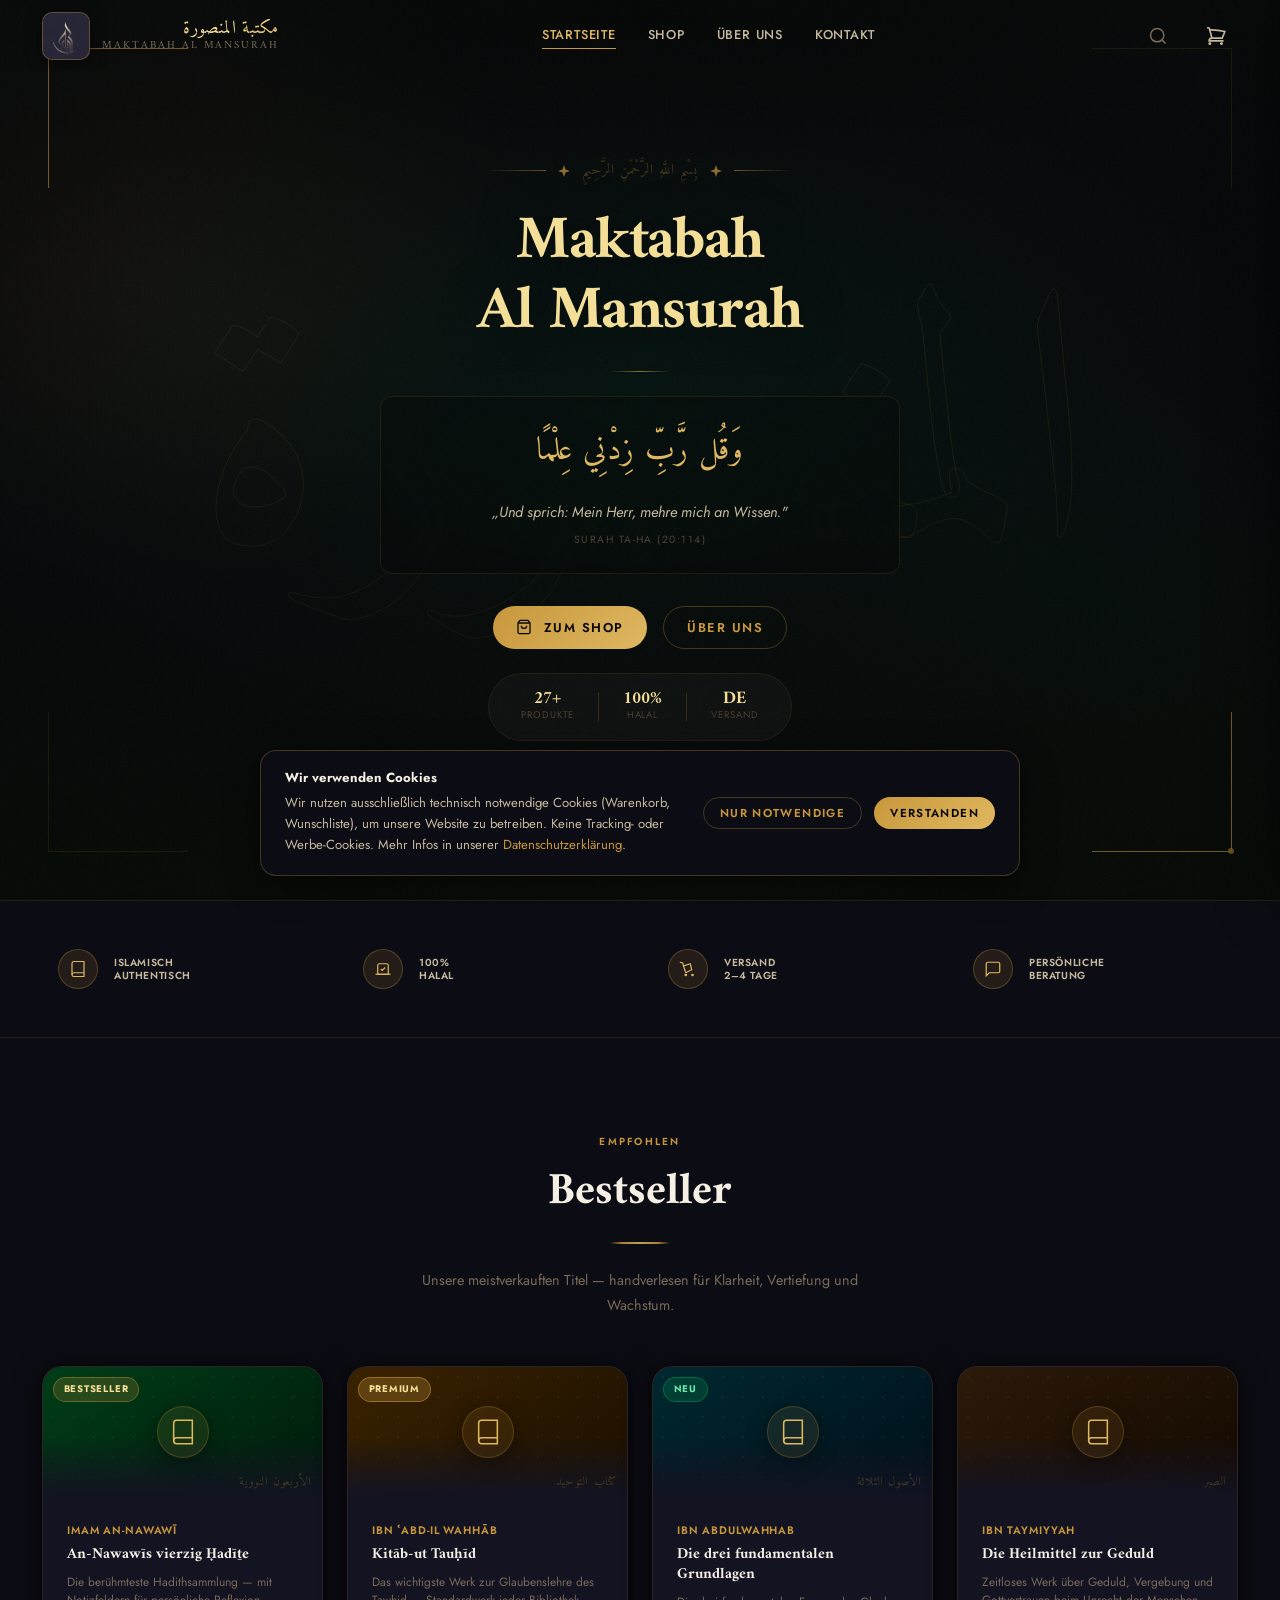
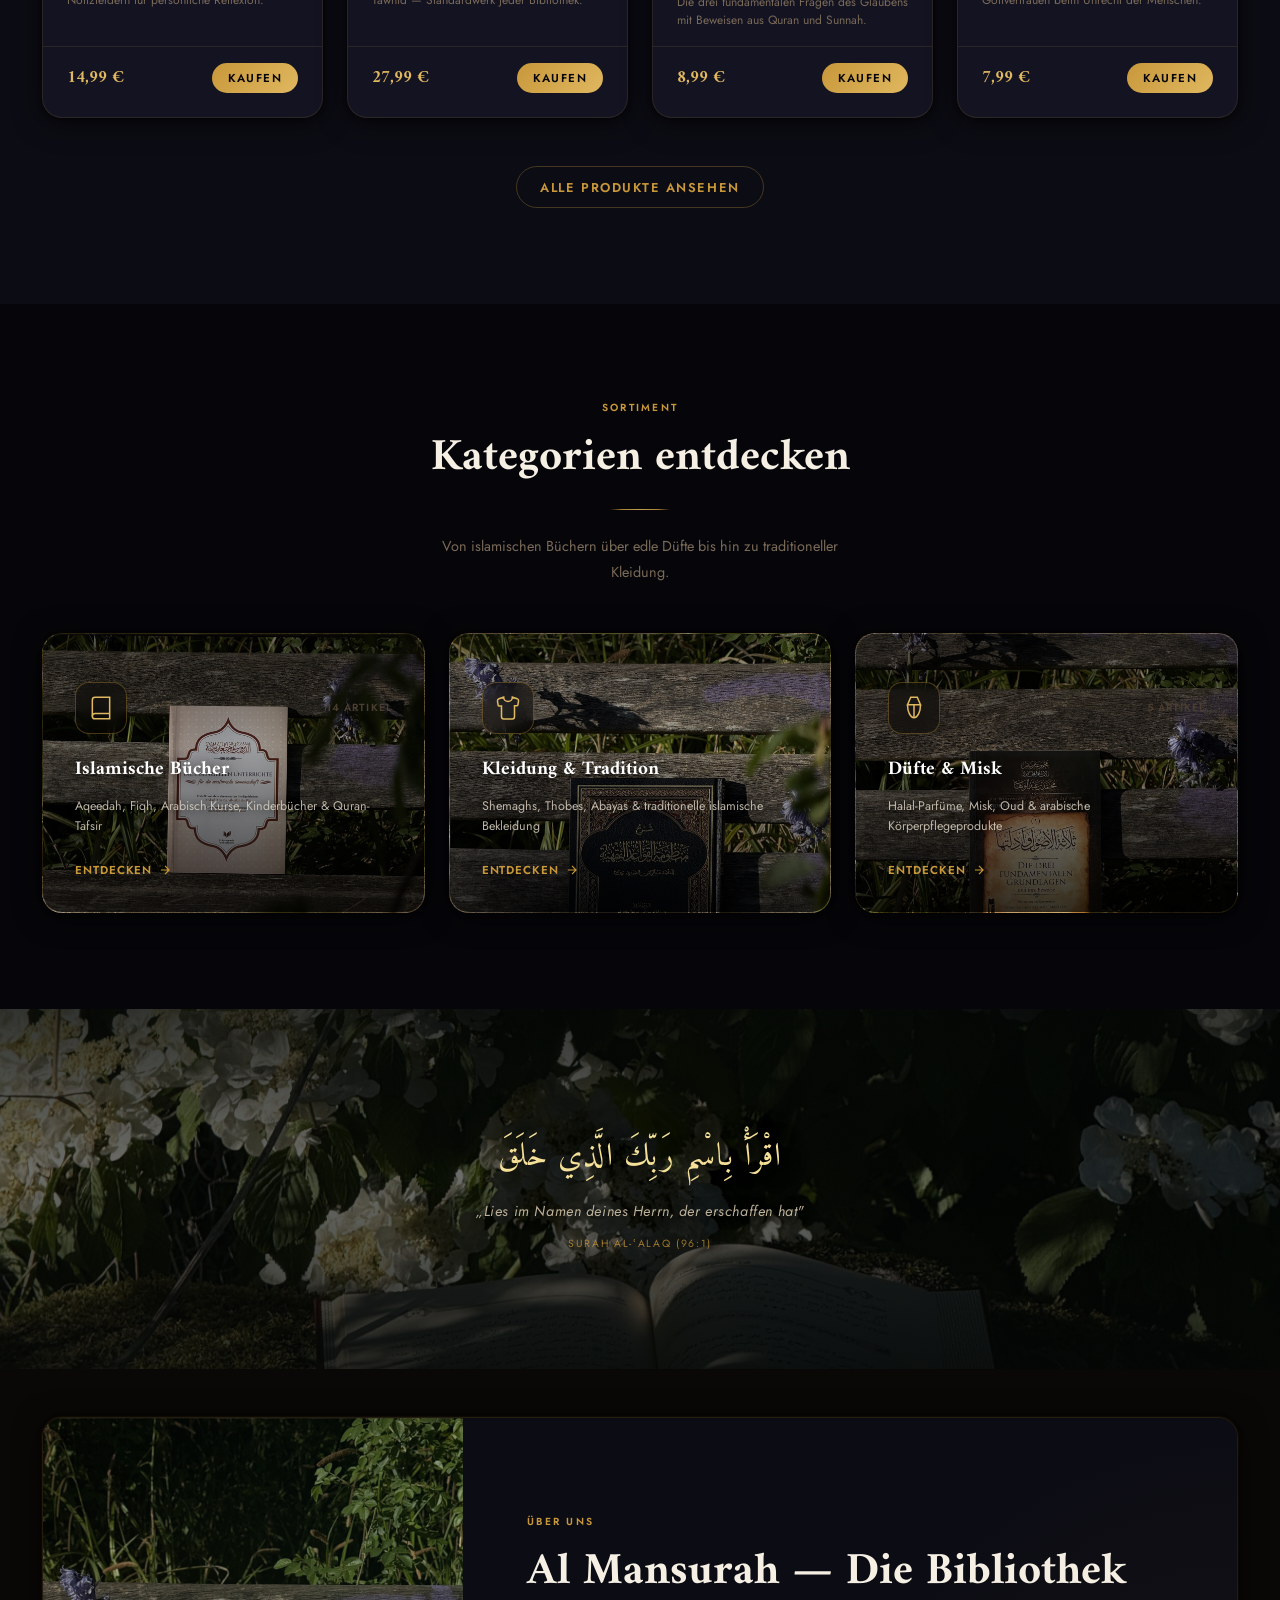
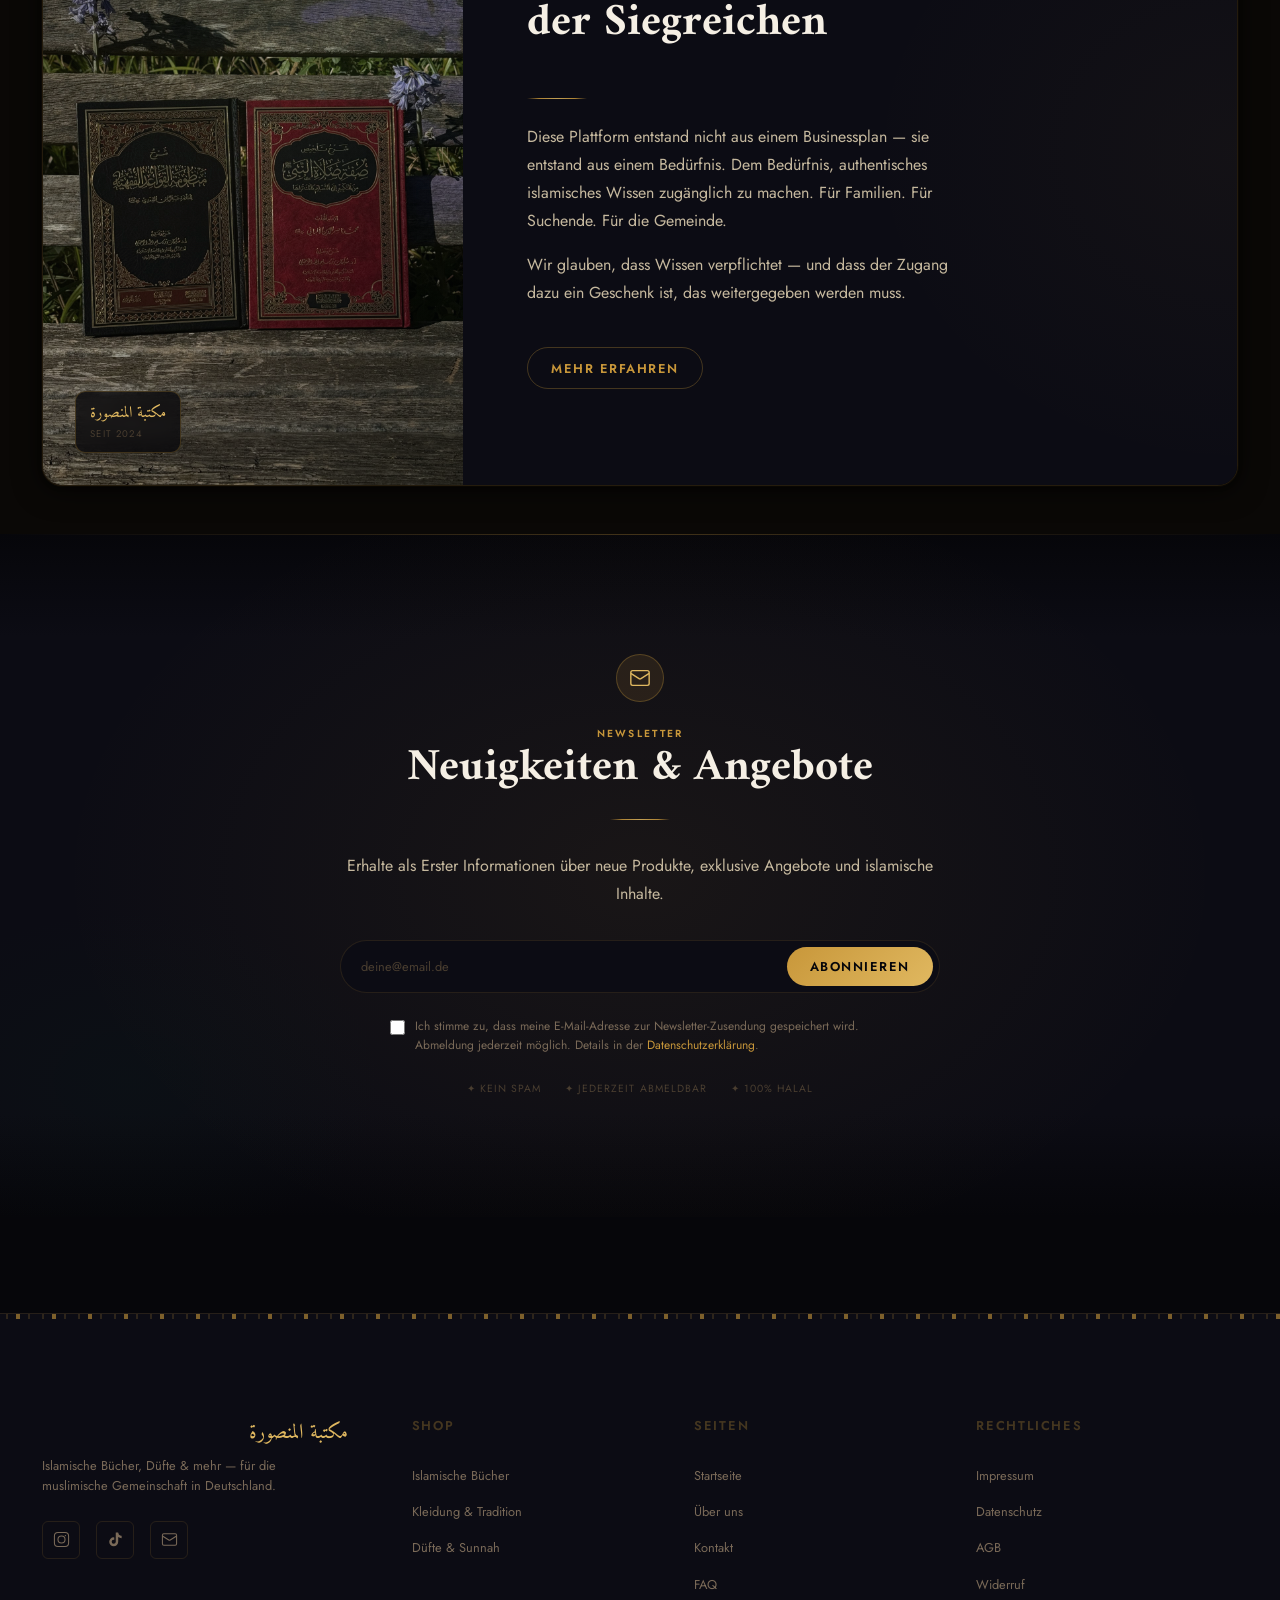
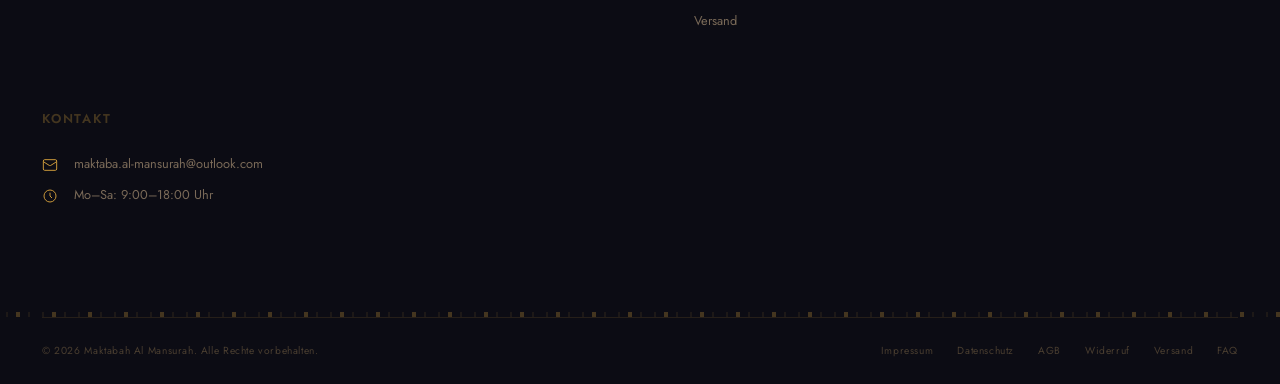
==== index.html @ 7c726359 "redesign: premium UI overhaul — charcoal palette, new cards, categories with photos - Switch surface" ====
<!DOCTYPE html>
<html lang="de">
<head>
  <meta charset="UTF-8">
  <meta name="viewport" content="width=device-width, initial-scale=1.0">
  <meta name="description" content="Maktabah Al Mansurah — Islamische Bücher, Parfüm, Miswak, Abayas und mehr. Ihr islamischer Online-Shop in Deutschland.">
  <title>Maktabah Al Mansurah — Islamische Bibliothek</title>

  <link rel="icon" type="image/svg+xml" href="data:image/svg+xml,<svg xmlns='http://www.w3.org/2000/svg' viewBox='0 0 32 32'><rect width='32' height='32' fill='%230B0F14'/><polygon points='16,3 17.6,11.4 24.5,7.5 20.6,14.4 29,16 20.6,17.6 24.5,24.5 17.6,20.6 16,29 14.4,20.6 7.5,24.5 11.4,17.6 3,16 11.4,14.4 7.5,7.5 14.4,11.4' fill='none' stroke='%23C8973A' stroke-width='0.8'/></svg>">

  <link rel="stylesheet" href="assets/css/base.css">
  <link rel="stylesheet" href="assets/css/animations.css">
  <link rel="stylesheet" href="assets/css/patterns.css">
  <link rel="stylesheet" href="assets/css/layout.css">
  <link rel="stylesheet" href="assets/css/components.css">
</head>
<body>

<div id="scrollProgress" aria-hidden="true"></div>

<!-- ═══════════════════════════════════════════
     HEADER
════════════════════════════════════════════════ -->
<header class="site-header" id="siteHeader" role="banner">
  <div class="header-inner">

    <a href="index.html" class="brand" aria-label="Maktabah Al Mansurah – Startseite">
      <span class="brand-logo-wrap">
        <img src="MAM.logo.png" alt="" class="brand-logo" aria-hidden="true">
      </span>
      <span class="brand-text">
        <span class="brand-arabic brand-shimmer">مكتبة المنصورة</span>
        <span class="brand-latin">Maktabah Al Mansurah</span>
      </span>
    </a>

    <nav class="nav-primary" role="navigation" aria-label="Hauptnavigation">
      <a href="index.html">Startseite</a>
      <a href="shop.html">Shop</a>
      <a href="about.html">Über uns</a>
      <a href="contact.html">Kontakt</a>
    </nav>

    <div class="header-actions">
      <button class="cart-trigger" id="cartTrigger" aria-label="Warenkorb öffnen">
        <svg viewBox="0 0 24 24" fill="none" stroke="currentColor" stroke-width="1.8" aria-hidden="true">
          <path d="M2.25 3h1.386c.51 0 .955.343 1.087.835l.383 1.437M7.5 14.25a3 3 0 0 0-3 3h15.75m-12.75-3h11.218c1.121-2.3 2.1-4.684 2.924-7.138a60.114 60.114 0 0 0-16.536-1.84M7.5 14.25 5.106 5.272M6 20.25a.75.75 0 1 1-1.5 0 .75.75 0 0 1 1.5 0Zm12.75 0a.75.75 0 1 1-1.5 0 .75.75 0 0 1 1.5 0Z"/>
        </svg>
        <span class="cart-badge hidden" id="cartBadge" aria-live="polite">0</span>
      </button>
      <button class="nav-toggle" id="navToggle" aria-label="Menü öffnen" aria-expanded="false" aria-controls="mobileNav">
        <span></span><span></span><span></span>
      </button>
    </div>

  </div>
</header>

<!-- ═══════════════════════════════════════════
     MOBILE NAV
════════════════════════════════════════════════ -->
<div class="mobile-nav-overlay" id="menuOverlay" aria-hidden="true"></div>
<nav class="mobile-nav" id="mobileNav" aria-label="Mobile Navigation" aria-hidden="true">
  <div class="mobile-nav__header">
    <a href="index.html" class="brand">
      <span class="brand-arabic" style="font-size:1rem;color:var(--clr-gold-light);">مكتبة المنصورة</span>
    </a>
    <button class="mobile-nav__close" id="mobileNavClose" aria-label="Menü schließen">
      <svg viewBox="0 0 24 24" fill="none" stroke="currentColor" stroke-width="2"><path d="M6 18 18 6M6 6l12 12"/></svg>
    </button>
  </div>
  <div class="mobile-nav__links">
    <a href="index.html">Startseite</a>
    <a href="shop.html">Shop</a>
    <a href="about.html">Über uns</a>
    <a href="contact.html">Kontakt</a>
  </div>
  <div class="mobile-nav__footer">
    <p class="mobile-nav__arabic">بِسْمِ اللَّهِ الرَّحْمَنِ الرَّحِيمِ</p>
  </div>
</nav>

<!-- CART DRAWER -->
<div class="cart-overlay" id="cartOverlay" aria-hidden="true"></div>
<aside class="cart-drawer" id="cartDrawer" aria-label="Warenkorb" aria-hidden="true">
  <div class="cart-drawer__header">
    <h2 class="cart-drawer__title">Warenkorb</h2>
    <button class="cart-drawer__close" id="cartClose" aria-label="Warenkorb schließen"><svg viewBox="0 0 24 24" fill="none" stroke="currentColor" stroke-width="2"><path d="M6 18 18 6M6 6l12 12"/></svg></button>
  </div>
  <div class="cart-drawer__items"></div>
  <div class="cart-drawer__footer">
    <div class="cart-drawer__subtotal"><span>Zwischensumme</span><strong class="cart-drawer__total-amount">0,00 €</strong></div>
    <a href="checkout.html" class="btn btn-primary btn-full">Zur Kasse</a>
    <p class="cart-drawer__note">Versandkosten werden an der Kasse berechnet.</p>
  </div>
</aside>

<!-- ═══════════════════════════════════════════
     HERO
════════════════════════════════════════════════ -->
<main id="main-content">
<section class="hero" aria-label="Willkommen">

  <div class="hero-ambient" aria-hidden="true"></div>
  <div class="hero-grid" aria-hidden="true"></div>
  <div class="hero-calligraphy" aria-hidden="true">المنصورة</div>
  <div class="book-leaves" aria-hidden="true">
    <span class="book-leaf" style="left:14%;bottom:-30px;animation:leaf-up 10s ease-in-out infinite;animation-delay:0s;width:22px;height:30px;"></span>
    <span class="book-leaf" style="left:35%;bottom:-30px;animation:leaf-up 12s ease-in-out infinite;animation-delay:3.5s;width:18px;height:24px;"></span>
    <span class="book-leaf" style="left:55%;bottom:-30px;animation:leaf-up 9.5s ease-in-out infinite;animation-delay:1.2s;width:28px;height:38px;"></span>
    <span class="book-leaf" style="left:74%;bottom:-30px;animation:leaf-up 11.5s ease-in-out infinite;animation-delay:5.8s;width:20px;height:28px;"></span>
    <span class="book-leaf" style="left:6%;top:68%;animation:leaf-from-left 11s ease-in-out infinite;animation-delay:2.0s;width:28px;height:38px;"></span>
    <span class="book-leaf" style="left:4%;top:44%;animation:leaf-from-left 9.2s ease-in-out infinite;animation-delay:6.5s;width:22px;height:30px;"></span>
    <span class="book-leaf" style="left:8%;top:26%;animation:leaf-from-left 13s ease-in-out infinite;animation-delay:4.0s;width:24px;height:34px;"></span>
    <span class="book-leaf" style="left:86%;top:62%;animation:leaf-from-right 10.5s ease-in-out infinite;animation-delay:1.5s;width:26px;height:36px;"></span>
    <span class="book-leaf" style="left:90%;top:38%;animation:leaf-from-right 12s ease-in-out infinite;animation-delay:7.2s;width:20px;height:28px;"></span>
    <span class="book-leaf" style="left:84%;top:74%;animation:leaf-from-right 8.8s ease-in-out infinite;animation-delay:3.8s;width:24px;height:32px;"></span>
  </div>
  <div class="hero-vignette" aria-hidden="true"></div>

  <!-- Corner ornaments -->
  <div class="hero-corner-tl" aria-hidden="true"></div>
  <div class="hero-corner-br" aria-hidden="true"></div>
  <div class="hero-corner-tr" aria-hidden="true"></div>
  <div class="hero-corner-bl" aria-hidden="true"></div>

  <div class="hero__content" style="position:relative;z-index:3;">

    <div class="hero-ornament-row hero-eyebrow" aria-hidden="true">
      <span class="hero-ornament-line"></span>
      <svg width="12" height="12" viewBox="0 0 12 12" fill="currentColor" style="color:var(--clr-gold);opacity:0.7;flex-shrink:0;"><polygon points="6,0 7.5,4.5 12,6 7.5,7.5 6,12 4.5,7.5 0,6 4.5,4.5"/></svg>
      <span class="hero-ornament-arabic">بِسْمِ اللَّهِ الرَّحْمَنِ الرَّحِيمِ</span>
      <svg width="12" height="12" viewBox="0 0 12 12" fill="currentColor" style="color:var(--clr-gold);opacity:0.7;flex-shrink:0;"><polygon points="6,0 7.5,4.5 12,6 7.5,7.5 6,12 4.5,7.5 0,6 4.5,4.5"/></svg>
      <span class="hero-ornament-line"></span>
    </div>

    <h1 class="hero-title" style="color:var(--clr-gold-pale);">
      Maktabah<br>Al Mansurah
    </h1>

    <span class="hero-gold-line" aria-hidden="true"></span>

    <div class="hero-verse-block">
      <p class="hero-verse-ar" lang="ar">وَقُل رَّبِّ زِدْنِي عِلْمًا</p>
      <p class="hero-verse-de">„Und sprich: Mein Herr, mehre mich an Wissen."</p>
      <p class="hero-verse-src">Surah Ta-Ha (20:114)</p>
    </div>

    <div class="hero-cta-group hero-cta">
      <a href="shop.html" class="btn btn-primary">
        <svg width="16" height="16" viewBox="0 0 24 24" fill="none" stroke="currentColor" stroke-width="2" style="margin-right:4px;"><path d="M6 2 3 6v14a2 2 0 0 0 2 2h14a2 2 0 0 0 2-2V6l-3-4z"/><line x1="3" y1="6" x2="21" y2="6"/><path d="M16 10a4 4 0 0 1-8 0"/></svg>
        Zum Shop
      </a>
      <a href="about.html" class="btn btn-ghost">Über uns</a>
    </div>

    <div class="hero-stats hero-cta" style="animation-delay:.62s;" aria-hidden="true">
      <div class="hero-stat"><strong>27+</strong><span>Produkte</span></div>
      <div class="hero-stat-divider"></div>
      <div class="hero-stat"><strong>100%</strong><span>Halal</span></div>
      <div class="hero-stat-divider"></div>
      <div class="hero-stat"><strong>DE</strong><span>Versand</span></div>
    </div>

  </div>

  <div class="hero-scroll-indicator hero-scroll" aria-hidden="true">
    <svg viewBox="0 0 24 24" fill="none" stroke="currentColor" stroke-width="2">
      <path d="m19 9-7 7-7-7"/>
    </svg>
    <span>Entdecken</span>
  </div>

</section>

<style>
.hero-title {
  letter-spacing: -0.025em;
  transition: text-shadow 0.5s cubic-bezier(.25,.8,.25,1);
  text-shadow: 0 2px 40px rgba(0,0,0,0.5);
}
.hero-title:hover {
  text-shadow: 0 0 28px rgba(200,151,58,0.5), 0 0 70px rgba(200,151,58,0.18), 0 0 120px rgba(200,151,58,0.08);
  cursor: default;
}

/* Ornament row */
.hero-ornament-row {
  display: flex;
  align-items: center;
  justify-content: center;
  gap: 12px;
  margin-bottom: var(--sp-3);
}
.hero-ornament-line {
  display: block;
  height: 1px;
  width: 60px;
  background: linear-gradient(90deg, transparent, rgba(200,151,58,0.5));
}
.hero-ornament-row .hero-ornament-line:last-of-type {
  background: linear-gradient(270deg, transparent, rgba(200,151,58,0.5));
}
.hero-ornament-arabic {
  font-family: var(--font-arabic);
  font-size: 0.9rem;
  color: var(--clr-gold-muted);
  direction: rtl;
  letter-spacing: 0.06em;
  white-space: nowrap;
}

/* Verse block */
.hero-verse-block {
  text-align: center;
  margin: 0 auto;
  max-width: 520px;
  padding: var(--sp-3) var(--sp-4);
  border: 1px solid rgba(200,151,58,0.12);
  border-radius: 12px;
  background: rgba(0,0,0,0.2);
  backdrop-filter: blur(4px);
  -webkit-backdrop-filter: blur(4px);
}
.hero-verse-ar {
  font-family: var(--font-arabic);
  font-size: clamp(1.4rem, 3.2vw, 2rem);
  color: var(--clr-gold-light);
  direction: rtl;
  margin: 0 0 0.55em;
  line-height: 1.9;
  letter-spacing: 0.02em;
}
.hero-verse-de {
  font-size: clamp(0.8rem, 1.5vw, 0.92rem);
  color: var(--clr-text-mid);
  font-style: italic;
  margin: 0 0 0.45em;
  line-height: 1.7;
}
.hero-verse-src {
  font-size: 0.65rem;
  color: var(--clr-text-faint);
  letter-spacing: 0.14em;
  text-transform: uppercase;
  margin: 0;
}

/* Hero stats bar */
.hero-stats {
  display: flex;
  align-items: center;
  justify-content: center;
  gap: var(--sp-3);
  margin-top: var(--sp-3);
  padding: var(--sp-2) var(--sp-4);
  border-radius: 100px;
  background: rgba(255,255,255,0.03);
  border: 1px solid rgba(200,151,58,0.1);
  width: fit-content;
  margin-inline: auto;
  backdrop-filter: blur(6px);
  -webkit-backdrop-filter: blur(6px);
}
.hero-stat {
  display: flex;
  flex-direction: column;
  align-items: center;
  gap: 1px;
}
.hero-stat strong {
  font-family: var(--font-display);
  font-size: 1.1rem;
  font-weight: 700;
  color: var(--clr-gold-pale);
  line-height: 1;
}
.hero-stat span {
  font-size: 0.6rem;
  letter-spacing: 0.1em;
  text-transform: uppercase;
  color: var(--clr-text-faint);
}
.hero-stat-divider {
  width: 1px;
  height: 28px;
  background: rgba(200,151,58,0.2);
}
</style>

<!-- ═══════════════════════════════════════════
     TRUST BAND
════════════════════════════════════════════════ -->
<div class="trust-band" aria-label="Unsere Versprechen">
  <div class="container">
    <div class="trust-band__grid">
      <div class="trust-item">
        <div class="trust-item__icon" aria-hidden="true">
          <svg viewBox="0 0 24 24" fill="none" stroke="currentColor" stroke-width="1.6"><path d="M4 19.5A2.5 2.5 0 0 1 6.5 17H20"/><path d="M6.5 2H20v20H6.5A2.5 2.5 0 0 1 4 19.5v-15A2.5 2.5 0 0 1 6.5 2z"/></svg>
        </div>
        <span class="trust-item__label">Islamisch<br>Authentisch</span>
      </div>
      <div class="trust-item">
        <div class="trust-item__icon" aria-hidden="true">
          <svg viewBox="0 0 24 24" fill="none" stroke="currentColor" stroke-width="1.6"><path d="m9 12 2 2 4-4"/><path d="M5 7c0-1.1.9-2 2-2h10a2 2 0 0 1 2 2v12H5V7z"/><path d="M22 19H2"/></svg>
        </div>
        <span class="trust-item__label">100%<br>Halal</span>
      </div>
      <div class="trust-item">
        <div class="trust-item__icon" aria-hidden="true">
          <svg viewBox="0 0 24 24" fill="none" stroke="currentColor" stroke-width="1.6"><path d="m1 3 4 1 .72 3.59M6 8l3 9 8-4-2-8L6 8z"/><circle cx="9" cy="20" r="1"/><circle cx="18" cy="20" r="1"/></svg>
        </div>
        <span class="trust-item__label">Versand<br>2–4 Tage</span>
      </div>
      <div class="trust-item">
        <div class="trust-item__icon" aria-hidden="true">
          <svg viewBox="0 0 24 24" fill="none" stroke="currentColor" stroke-width="1.6"><path d="M21 15a2 2 0 0 1-2 2H7l-4 4V5a2 2 0 0 1 2-2h14a2 2 0 0 1 2 2z"/></svg>
        </div>
        <span class="trust-item__label">Persönliche<br>Beratung</span>
      </div>
    </div>
  </div>
</div>

<!-- ═══════════════════════════════════════════
     BESTSELLER
════════════════════════════════════════════════ -->
<section class="section" aria-label="Bestseller" style="background:var(--clr-ink-mid);">
  <div class="container">
    <div class="section-header text-center" data-reveal style="text-align:center;">
      <span class="eyebrow">Empfohlen</span>
      <h2>Bestseller</h2>
      <div class="gold-line gold-line--center"></div>
      <p style="color:var(--clr-text-muted);font-size:.9rem;margin-top:var(--sp-2);max-width:480px;margin-inline:auto;">Unsere meistverkauften Titel — handverlesen für Klarheit, Vertiefung und Wachstum.</p>
    </div>
    <div class="hp-product-grid" data-reveal>

      <div class="hp-product-card" data-reveal-delay="1">
        <div class="hp-product-card__visual hp-visual--emerald">
          <span class="hp-product-card__badge hp-badge--bestseller">Bestseller</span>
          <div class="hp-visual__icon">
            <svg width="28" height="28" viewBox="0 0 24 24" fill="none" stroke="currentColor" stroke-width="1.3"><path d="M4 19.5A2.5 2.5 0 0 1 6.5 17H20"/><path d="M6.5 2H20v20H6.5A2.5 2.5 0 0 1 4 19.5v-15A2.5 2.5 0 0 1 6.5 2z"/></svg>
          </div>
          <span class="hp-visual__arabic" aria-hidden="true">الأربعون النووية</span>
        </div>
        <div class="hp-product-card__body">
          <p class="hp-product-card__subtitle">Imam an-Nawawī</p>
          <h3 class="hp-product-card__name">An-Nawawīs vierzig Ḥadīṯe</h3>
          <p class="hp-product-card__desc">Die berühmteste Hadithsammlung — mit Notizfeldern für persönliche Reflexion.</p>
        </div>
        <div class="hp-product-card__footer">
          <span class="hp-product-card__price">14,99 €</span>
          <button class="btn btn-primary btn-sm hp-add-btn" data-product-id="2"><span class="btn-label-full">Kaufen</span><span class="btn-label-short">+</span></button>
        </div>
      </div>

      <div class="hp-product-card" data-reveal-delay="2">
        <div class="hp-product-card__visual hp-visual--gold">
          <span class="hp-product-card__badge hp-badge--premium">Premium</span>
          <div class="hp-visual__icon">
            <svg width="28" height="28" viewBox="0 0 24 24" fill="none" stroke="currentColor" stroke-width="1.3"><path d="M4 19.5A2.5 2.5 0 0 1 6.5 17H20"/><path d="M6.5 2H20v20H6.5A2.5 2.5 0 0 1 4 19.5v-15A2.5 2.5 0 0 1 6.5 2z"/></svg>
          </div>
          <span class="hp-visual__arabic" aria-hidden="true">كتاب التوحيد</span>
        </div>
        <div class="hp-product-card__body">
          <p class="hp-product-card__subtitle">Ibn ʿAbd-il Wahhāb</p>
          <h3 class="hp-product-card__name">Kitāb-ut Tauḥīd</h3>
          <p class="hp-product-card__desc">Das wichtigste Werk zur Glaubenslehre des Tawhid — Standardwerk jeder Bibliothek.</p>
        </div>
        <div class="hp-product-card__footer">
          <span class="hp-product-card__price">27,99 €</span>
          <button class="btn btn-primary btn-sm hp-add-btn" data-product-id="6"><span class="btn-label-full">Kaufen</span><span class="btn-label-short">+</span></button>
        </div>
      </div>

      <div class="hp-product-card" data-reveal-delay="3">
        <div class="hp-product-card__visual hp-visual--teal">
          <span class="hp-product-card__badge hp-badge--neu">Neu</span>
          <div class="hp-visual__icon">
            <svg width="28" height="28" viewBox="0 0 24 24" fill="none" stroke="currentColor" stroke-width="1.3"><path d="M4 19.5A2.5 2.5 0 0 1 6.5 17H20"/><path d="M6.5 2H20v20H6.5A2.5 2.5 0 0 1 4 19.5v-15A2.5 2.5 0 0 1 6.5 2z"/></svg>
          </div>
          <span class="hp-visual__arabic" aria-hidden="true">الأصول الثلاثة</span>
        </div>
        <div class="hp-product-card__body">
          <p class="hp-product-card__subtitle">Ibn Abdulwahhab</p>
          <h3 class="hp-product-card__name">Die drei fundamentalen Grundlagen</h3>
          <p class="hp-product-card__desc">Die drei fundamentalen Fragen des Glaubens mit Beweisen aus Quran und Sunnah.</p>
        </div>
        <div class="hp-product-card__footer">
          <span class="hp-product-card__price">8,99 €</span>
          <button class="btn btn-primary btn-sm hp-add-btn" data-product-id="5"><span class="btn-label-full">Kaufen</span><span class="btn-label-short">+</span></button>
        </div>
      </div>

      <div class="hp-product-card" data-reveal-delay="4">
        <div class="hp-product-card__visual hp-visual--sienna">
          <div class="hp-visual__icon">
            <svg width="28" height="28" viewBox="0 0 24 24" fill="none" stroke="currentColor" stroke-width="1.3"><path d="M4 19.5A2.5 2.5 0 0 1 6.5 17H20"/><path d="M6.5 2H20v20H6.5A2.5 2.5 0 0 1 4 19.5v-15A2.5 2.5 0 0 1 6.5 2z"/></svg>
          </div>
          <span class="hp-visual__arabic" aria-hidden="true">الصبر</span>
        </div>
        <div class="hp-product-card__body">
          <p class="hp-product-card__subtitle">Ibn Taymiyyah</p>
          <h3 class="hp-product-card__name">Die Heilmittel zur Geduld</h3>
          <p class="hp-product-card__desc">Zeitloses Werk über Geduld, Vergebung und Gottvertrauen beim Unrecht der Menschen.</p>
        </div>
        <div class="hp-product-card__footer">
          <span class="hp-product-card__price">7,99 €</span>
          <button class="btn btn-primary btn-sm hp-add-btn" data-product-id="1"><span class="btn-label-full">Kaufen</span><span class="btn-label-short">+</span></button>
        </div>
      </div>

    </div>
    <div style="text-align:center;margin-top:var(--sp-5);" data-reveal>
      <a href="shop.html" class="btn btn-ghost">Alle Produkte ansehen</a>
    </div>
  </div>
</section>

<style>
/* ── Homepage Product Grid ── */
.hp-product-grid {
  display: grid;
  grid-template-columns: repeat(4, 1fr);
  gap: var(--sp-3);
  margin-top: var(--sp-5);
}
.hp-product-grid--2 {
  grid-template-columns: repeat(2, 1fr);
  max-width: 720px;
  margin-left: auto;
  margin-right: auto;
}
@media (max-width: 900px) {
  .hp-product-grid { grid-template-columns: repeat(2, 1fr); }
}
@media (max-width: 500px) {
  .hp-product-grid { grid-template-columns: repeat(2, 1fr); gap: 10px; }
}
@media (max-width: 680px) { .hp-product-grid--2 { grid-template-columns: 1fr; } }

.btn-label-short { display: none; }
@media (max-width: 900px) {
  .btn-label-full { display: none; }
  .btn-label-short { display: inline; }
}

/* ── Card base ── */
.hp-product-card {
  position: relative;
  display: flex;
  flex-direction: column;
  background: var(--clr-ink-light);
  border: 1px solid var(--border-subtle);
  border-radius: var(--radius-xl);
  overflow: hidden;
  gap: 0;
  transition: border-color .28s var(--ease-out),
              transform .28s var(--ease-out),
              box-shadow .28s var(--ease-out);
  min-width: 0;
  cursor: default;
  box-shadow: var(--shadow-card);
}
.hp-product-card:hover {
  border-color: var(--clr-gold-muted);
  transform: translateY(-5px);
  box-shadow: var(--shadow-glow), var(--shadow-lg), 0 0 0 1px rgba(200,151,58,0.12);
}

/* ── Visual zone at top ── */
.hp-product-card__visual {
  position: relative;
  height: 130px;
  display: flex;
  align-items: center;
  justify-content: center;
  overflow: hidden;
  flex-shrink: 0;
}
.hp-visual--emerald { background: linear-gradient(145deg, #003D18 0%, #001A0A 100%); }
.hp-visual--gold    { background: linear-gradient(145deg, #3A2200 0%, #1A0F00 100%); }
.hp-visual--teal    { background: linear-gradient(145deg, #002830 0%, #00101A 100%); }
.hp-visual--sienna  { background: linear-gradient(145deg, #2C1A0A 0%, #130900 100%); }

/* Subtle dot pattern in visual zone */
.hp-product-card__visual::before {
  content: '';
  position: absolute;
  inset: 0;
  background-image: radial-gradient(circle, rgba(200,151,58,0.12) 1px, transparent 1px);
  background-size: 20px 20px;
  opacity: 0.6;
}
/* Bottom fade into card */
.hp-product-card__visual::after {
  content: '';
  position: absolute;
  bottom: 0; left: 0; right: 0;
  height: 60px;
  background: linear-gradient(to bottom, transparent, var(--clr-ink-light));
  pointer-events: none;
}

/* Arabic watermark in visual */
.hp-visual__arabic {
  position: absolute;
  bottom: 8px;
  right: 10px;
  font-family: var(--font-arabic);
  font-size: 0.75rem;
  color: rgba(200,151,58,0.28);
  direction: rtl;
  z-index: 1;
  letter-spacing: 0.05em;
  pointer-events: none;
  line-height: 1;
}

/* Icon in visual zone */
.hp-visual__icon {
  width: 52px; height: 52px;
  border-radius: 50%;
  background: rgba(200,151,58,0.1);
  border: 1px solid rgba(200,151,58,0.25);
  display: flex;
  align-items: center;
  justify-content: center;
  color: var(--clr-gold-light);
  position: relative;
  z-index: 2;
  transition: transform .28s var(--ease-out), background .28s ease;
  box-shadow: 0 4px 20px rgba(0,0,0,0.4);
}
.hp-product-card:hover .hp-visual__icon {
  transform: scale(1.08);
  background: rgba(200,151,58,0.18);
}

/* ── Badge ── */
.hp-product-card__badge {
  position: absolute;
  top: 10px;
  left: 10px;
  font-size: .6rem;
  font-weight: 700;
  letter-spacing: .08em;
  text-transform: uppercase;
  padding: .22rem .6rem;
  border-radius: 99px;
  z-index: 3;
  backdrop-filter: blur(6px);
  -webkit-backdrop-filter: blur(6px);
}
.hp-badge--bestseller { background: rgba(200,151,58,0.2); color: var(--clr-gold-pale); border: 1px solid rgba(200,151,58,0.4); }
.hp-badge--premium    { background: rgba(200,151,58,0.28); color: var(--clr-gold-pale); border: 1px solid rgba(200,151,58,0.55); }
.hp-badge--neu        { background: rgba(0,180,90,0.18); color: #6ee8a8; border: 1px solid rgba(0,180,90,0.4); }

/* ── Body ── */
.hp-product-card__body {
  flex: 1;
  min-width: 0;
  padding: var(--sp-3) var(--sp-3) var(--sp-2);
}
.hp-product-card__subtitle {
  font-size: .68rem;
  color: var(--clr-gold);
  margin: 0 0 .3rem;
  text-transform: uppercase;
  letter-spacing: .08em;
  white-space: nowrap;
  overflow: hidden;
  text-overflow: ellipsis;
  font-weight: 600;
}
.hp-product-card__name {
  font-family: var(--font-display);
  font-size: 0.95rem;
  color: var(--clr-text-primary);
  margin: 0 0 var(--sp-1);
  line-height: 1.3;
  transition: color .2s;
}
.hp-product-card:hover .hp-product-card__name { color: var(--clr-gold-pale); }
.hp-product-card__desc {
  font-size: .75rem;
  color: var(--clr-text-muted);
  line-height: 1.55;
  margin: 0;
  display: -webkit-box;
  -webkit-line-clamp: 2;
  -webkit-box-orient: vertical;
  overflow: hidden;
}

/* ── Footer ── */
.hp-product-card__footer {
  display: flex;
  align-items: center;
  justify-content: space-between;
  gap: var(--sp-1);
  padding: var(--sp-2) var(--sp-3) var(--sp-3);
  border-top: 1px solid var(--border-subtle);
}
.hp-product-card__price {
  font-size: 1.1rem;
  font-weight: 700;
  color: var(--clr-gold-light);
  white-space: nowrap;
  font-family: var(--font-display);
}
.btn-sm { padding: .45rem 1rem; font-size: .72rem; }

/* Mobile refinements */
@media (max-width: 500px) {
  .hp-product-card__visual { height: 100px; }
  .hp-visual__icon { width: 42px; height: 42px; }
  .hp-product-card__body { padding: var(--sp-2); }
  .hp-product-card__footer { padding: var(--sp-1) var(--sp-2) var(--sp-2); }
  .hp-product-card__name { font-size: 0.82rem; }
  .hp-product-card__price { font-size: 0.95rem; }
}
</style>

<script>
(function() {
  document.querySelectorAll('.hp-add-btn').forEach(function(btn) {
    btn.addEventListener('click', function() {
      var id = parseInt(btn.dataset.productId);
      if (!window.PRODUCTS) return;
      var p = window.PRODUCTS.find(function(x) { return x.id === id; });
      if (!p) return;
      var key = 'mam_cart_v2';
      var cart = [];
      try { cart = JSON.parse(localStorage.getItem(key) || '[]'); } catch(e) {}
      var existing = cart.find(function(x) { return x.id === id; });
      if (existing) { existing.qty++; } else { cart.push({ id: p.id, name: p.name, subtitle: p.subtitle, price: p.price, qty: 1, mainCat: p.mainCat }); }
      localStorage.setItem(key, JSON.stringify(cart));
      if (typeof window.updateCartUI === 'function') window.updateCartUI();
      var orig = btn.textContent;
      btn.textContent = 'Hinzugefügt ✓';
      btn.disabled = true;
      setTimeout(function() { btn.textContent = orig; btn.disabled = false; }, 1800);
    });
  });
})();
</script>

<!-- ═══════════════════════════════════════════
     KATEGORIEN ENTDECKEN
════════════════════════════════════════════════ -->
<section class="section" aria-label="Kategorien">
  <div class="container">
    <div class="section-header" data-reveal style="text-align:center;">
      <span class="eyebrow">Sortiment</span>
      <h2>Kategorien entdecken</h2>
      <div class="gold-line gold-line--center"></div>
      <p style="color:var(--clr-text-muted);font-size:.9rem;margin-top:var(--sp-2);max-width:420px;margin-inline:auto;">Von islamischen Büchern über edle Düfte bis hin zu traditioneller Kleidung.</p>
    </div>
    <div class="cat-grid" data-reveal>

      <a href="shop.html?cat=buecher" class="cat-card cat-card--books" style="background-image:url('bilder/IMG_IB.jpg');background-size:cover;background-position:center;">
        <div class="cat-card__overlay" aria-hidden="true"></div>
        <div class="cat-card__glow" aria-hidden="true"></div>
        <div class="cat-card__top">
          <div class="cat-card__icon">
            <svg width="26" height="26" viewBox="0 0 24 24" fill="none" stroke="currentColor" stroke-width="1.4"><path d="M4 19.5A2.5 2.5 0 0 1 6.5 17H20"/><path d="M6.5 2H20v20H6.5A2.5 2.5 0 0 1 4 19.5v-15A2.5 2.5 0 0 1 6.5 2z"/></svg>
          </div>
          <span class="cat-card__count">14 Artikel</span>
        </div>
        <h3 class="cat-card__title">Islamische Bücher</h3>
        <p class="cat-card__desc">Aqeedah, Fiqh, Arabisch-Kurse, Kinderbücher & Quran-Tafsir</p>
        <span class="cat-card__cta">
          Entdecken
          <svg width="14" height="14" viewBox="0 0 24 24" fill="none" stroke="currentColor" stroke-width="2"><path d="M5 12h14M12 5l7 7-7 7"/></svg>
        </span>
      </a>

      <a href="shop.html?cat=kleidung" class="cat-card cat-card--kleidung" style="background-image:url('bilder/IMG_SB.jpg');background-size:cover;background-position:center top;">
        <div class="cat-card__overlay" aria-hidden="true"></div>
        <div class="cat-card__glow" aria-hidden="true"></div>
        <div class="cat-card__top">
          <div class="cat-card__icon">
            <svg width="26" height="26" viewBox="0 0 24 24" fill="none" stroke="currentColor" stroke-width="1.4"><path d="M20.38 3.46 16 2a4 4 0 0 1-8 0L3.62 3.46a2 2 0 0 0-1.34 2.23l.58 3.57a1 1 0 0 0 .99.84H6v10c0 1.1.9 2 2 2h8a2 2 0 0 0 2-2V10h2.15a1 1 0 0 0 .99-.84l.58-3.57a2 2 0 0 0-1.34-2.23z"/></svg>
          </div>
          <span class="cat-card__count">8 Artikel</span>
        </div>
        <h3 class="cat-card__title">Kleidung & Tradition</h3>
        <p class="cat-card__desc">Shemaghs, Thobes, Abayas & traditionelle islamische Bekleidung</p>
        <span class="cat-card__cta">
          Entdecken
          <svg width="14" height="14" viewBox="0 0 24 24" fill="none" stroke="currentColor" stroke-width="2"><path d="M5 12h14M12 5l7 7-7 7"/></svg>
        </span>
      </a>

      <a href="shop.html?cat=duefte" class="cat-card cat-card--duefte" style="background-image:url('bilder/IMG_fb.jpg');background-size:cover;background-position:center;">
        <div class="cat-card__overlay" aria-hidden="true"></div>
        <div class="cat-card__glow" aria-hidden="true"></div>
        <div class="cat-card__top">
          <div class="cat-card__icon">
            <svg width="26" height="26" viewBox="0 0 24 24" fill="none" stroke="currentColor" stroke-width="1.4"><path d="M9 2h6l3 7H6L9 2z"/><path d="M6 9c0 6.627 2.686 12 6 12s6-5.373 6-12"/><line x1="12" y1="9" x2="12" y2="21"/></svg>
          </div>
          <span class="cat-card__count">5 Artikel</span>
        </div>
        <h3 class="cat-card__title">Düfte & Misk</h3>
        <p class="cat-card__desc">Halal-Parfüme, Misk, Oud & arabische Körperpflegeprodukte</p>
        <span class="cat-card__cta">
          Entdecken
          <svg width="14" height="14" viewBox="0 0 24 24" fill="none" stroke="currentColor" stroke-width="2"><path d="M5 12h14M12 5l7 7-7 7"/></svg>
        </span>
      </a>

    </div>
  </div>
</section>

<style>
/* ── Category Section ── */
.cat-grid {
  display: grid;
  grid-template-columns: repeat(3, 1fr);
  gap: var(--sp-3);
  margin-top: var(--sp-5);
}
@media (max-width: 760px) { .cat-grid { grid-template-columns: 1fr; gap: var(--sp-2); } }
@media (max-width: 500px) and (min-width: 421px) { .cat-grid { grid-template-columns: repeat(2, 1fr); } }

.cat-card {
  position: relative;
  display: flex;
  flex-direction: column;
  align-items: flex-start;
  border-radius: var(--radius-xl);
  padding: var(--sp-5) var(--sp-4) var(--sp-4);
  text-decoration: none;
  color: inherit;
  border: 1px solid var(--border-subtle);
  gap: var(--sp-2);
  overflow: hidden;
  min-height: 260px;
  transition: border-color .28s var(--ease-out),
              transform .28s var(--ease-out),
              box-shadow .28s var(--ease-out);
  box-shadow: var(--shadow-card);
}
.cat-card--books   { background: linear-gradient(145deg, #0D2018 0%, #091410 100%); }
.cat-card--kleidung{ background: linear-gradient(145deg, #16102A 0%, #0D0A1C 100%); }
.cat-card--duefte  { background: linear-gradient(145deg, #1E1408 0%, #120D04 100%); }

/* Photo overlay — darkens image for text legibility */
.cat-card__overlay {
  position: absolute;
  inset: 0;
  background: linear-gradient(
    180deg,
    rgba(0,0,0,0.5) 0%,
    rgba(0,0,0,0.25) 40%,
    rgba(0,0,0,0.75) 100%
  );
  z-index: 0;
  pointer-events: none;
}
.cat-card__glow,
.cat-card__top,
.cat-card__title,
.cat-card__desc,
.cat-card__cta {
  position: relative;
  z-index: 1;
}

.cat-card:hover {
  border-color: var(--clr-gold-muted);
  transform: translateY(-5px);
  box-shadow: var(--shadow-glow), var(--shadow-lg);
}

/* Glow orb per card */
.cat-card__glow {
  position: absolute;
  bottom: -40px;
  left: -20px;
  width: 180px;
  height: 180px;
  border-radius: 50%;
  pointer-events: none;
  opacity: 0;
  transition: opacity .4s ease;
  filter: blur(40px);
}
.cat-card--books .cat-card__glow   { background: rgba(0,120,60,0.3); }
.cat-card--kleidung .cat-card__glow{ background: rgba(80,40,160,0.25); }
.cat-card--duefte .cat-card__glow  { background: rgba(200,151,58,0.25); }
.cat-card:hover .cat-card__glow { opacity: 1; }

.cat-card__top {
  display: flex;
  align-items: center;
  justify-content: space-between;
  width: 100%;
  margin-bottom: var(--sp-1);
}
.cat-card__icon {
  width: 52px; height: 52px;
  border-radius: 14px;
  background: rgba(0,0,0,0.4);
  border: 1px solid rgba(200,151,58,0.35);
  backdrop-filter: blur(8px);
  -webkit-backdrop-filter: blur(8px);
  display: flex; align-items: center; justify-content: center;
  color: var(--clr-gold-light);
  transition: background .28s ease, transform .28s var(--ease-out);
  flex-shrink: 0;
}
.cat-card:hover .cat-card__icon {
  background: rgba(200,151,58,0.2);
  border-color: rgba(200,151,58,0.6);
  transform: scale(1.05) rotate(-3deg);
}
.cat-card__count {
  font-size: .65rem;
  color: var(--clr-text-faint);
  letter-spacing: 0.1em;
  text-transform: uppercase;
  font-weight: 600;
}
.cat-card__title {
  font-family: var(--font-display);
  font-size: 1.2rem;
  color: #ffffff;
  margin: 0;
  line-height: 1.2;
  transition: color .2s;
  text-shadow: 0 2px 12px rgba(0,0,0,0.8);
}
.cat-card:hover .cat-card__title { color: var(--clr-gold-pale); }
.cat-card__desc {
  font-size: .78rem;
  color: rgba(220,210,195,0.85);
  line-height: 1.6;
  margin: 0;
  flex: 1;
  text-shadow: 0 1px 8px rgba(0,0,0,0.7);
}
.cat-card__cta {
  display: inline-flex;
  align-items: center;
  gap: 6px;
  font-size: .72rem;
  font-weight: 600;
  letter-spacing: 0.08em;
  text-transform: uppercase;
  color: var(--clr-gold);
  margin-top: var(--sp-1);
  transition: gap .2s var(--ease-out), color .2s;
}
.cat-card:hover .cat-card__cta { gap: 10px; color: var(--clr-gold-light); }
</style>

<!-- ═══════════════════════════════════════════
     IMAGE BREAK
════════════════════════════════════════════════ -->
<div class="img-break" role="img" aria-label="Islamisches Buch in der Natur">
  <div class="img-break__bg" style="background-image:url('bilder/IMG_stein.jpg');"></div>
  <div class="img-break__overlay"></div>
  <div class="img-break__content">
    <span class="img-break__ar" lang="ar">اقْرَأْ بِاسْمِ رَبِّكَ الَّذِي خَلَقَ</span>
    <span class="img-break__de">„Lies im Namen deines Herrn, der erschaffen hat"</span>
    <span class="img-break__src">Surah Al-ʿAlaq (96:1)</span>
  </div>
</div>

<style>
.img-break {
  position: relative;
  height: 360px;
  overflow: hidden;
  display: flex;
  align-items: center;
  justify-content: center;
}
.img-break__bg {
  position: absolute;
  inset: -6%;
  background-size: cover;
  background-position: center 45%;
  transition: transform 10s ease;
}
.img-break:hover .img-break__bg { transform: scale(1.05); }
.img-break__overlay {
  position: absolute;
  inset: 0;
  background: linear-gradient(to bottom,
    rgba(4,7,5,0.82) 0%,
    rgba(4,7,5,0.58) 45%,
    rgba(4,7,5,0.86) 100%);
}
.img-break__content {
  position: relative;
  z-index: 2;
  text-align: center;
  padding: var(--sp-4);
  display: flex;
  flex-direction: column;
  align-items: center;
  gap: 0.7rem;
}
.img-break__ar {
  font-family: var(--font-arabic);
  font-size: clamp(1.3rem, 3.2vw, 2rem);
  color: var(--clr-gold-pale);
  direction: rtl;
  line-height: 2;
  text-shadow: 0 2px 28px rgba(0,0,0,0.95);
  letter-spacing: 0.03em;
}
.img-break__de {
  font-size: clamp(0.76rem, 1.5vw, 0.9rem);
  color: rgba(220,205,178,0.85);
  font-style: italic;
  letter-spacing: 0.04em;
  text-shadow: 0 1px 14px rgba(0,0,0,0.85);
}
.img-break__src {
  font-size: 0.65rem;
  color: var(--clr-gold);
  letter-spacing: 0.16em;
  text-transform: uppercase;
  opacity: 0.75;
}
@media (max-width: 600px) { .img-break { height: 260px; } }
</style>

<!-- ═══════════════════════════════════════════
     ABOUT TEASER
════════════════════════════════════════════════ -->
<section class="section section--sm" aria-label="Über uns" style="background:var(--clr-warm-base);">
  <div class="container">
    <div class="about-teaser" data-reveal>

      <div class="about-teaser__panel about-geo-panel" style="background-image:url('bilder/IMG_2b.jpg');background-size:cover;background-position:center 45%;">
        <!-- Photo overlay is handled by .about-teaser__panel::after in CSS -->
        <div class="about-panel-badge" aria-hidden="true">
          <span class="about-panel-badge__ar">مكتبة المنصورة</span>
          <span class="about-panel-badge__de">Seit 2024</span>
        </div>
      </div>

      <div class="about-teaser__content">
        <span class="eyebrow">Über uns</span>
        <h2>Al Mansurah — Die Bibliothek der Siegreichen</h2>
        <div class="gold-line"></div>
        <p>
          Diese Plattform entstand nicht aus einem Businessplan — sie entstand aus einem Bedürfnis. Dem Bedürfnis, authentisches islamisches Wissen zugänglich zu machen. Für Familien. Für Suchende. Für die Gemeinde.
        </p>
        <p>
          Wir glauben, dass Wissen verpflichtet — und dass der Zugang dazu ein Geschenk ist, das weitergegeben werden muss.
        </p>
        <a href="about.html" class="btn btn-ghost">Mehr erfahren</a>
      </div>

    </div>
  </div>
</section>

<style>
.about-panel-badge {
  position: absolute;
  bottom: var(--sp-4);
  left: var(--sp-4);
  z-index: 3;
  background: rgba(6,6,10,0.75);
  border: 1px solid rgba(200,151,58,0.25);
  border-radius: 10px;
  padding: 10px 14px;
  backdrop-filter: blur(8px);
  -webkit-backdrop-filter: blur(8px);
}
.about-panel-badge__ar {
  display: block;
  font-family: var(--font-arabic);
  font-size: 1rem;
  color: var(--clr-gold-light);
  direction: rtl;
  line-height: 1.4;
}
.about-panel-badge__de {
  display: block;
  font-size: 0.6rem;
  color: var(--clr-text-faint);
  letter-spacing: 0.14em;
  text-transform: uppercase;
  margin-top: 2px;
}
</style>

<!-- ═══════════════════════════════════════════
     NEWSLETTER
════════════════════════════════════════════════ -->
<section class="newsletter-section section" aria-label="Newsletter">
  <div class="container">
    <div class="newsletter-inner" data-reveal>

      <div class="newsletter-icon" aria-hidden="true">
        <svg width="22" height="22" viewBox="0 0 24 24" fill="none" stroke="currentColor" stroke-width="1.5"><rect x="2" y="4" width="20" height="16" rx="2"/><path d="m22 7-8.97 5.7a1.94 1.94 0 0 1-2.06 0L2 7"/></svg>
      </div>

      <span class="eyebrow">Newsletter</span>
      <h2>Neuigkeiten &amp; Angebote</h2>
      <div class="gold-line gold-line--center"></div>
      <p>Erhalte als Erster Informationen über neue Produkte, exklusive Angebote und islamische Inhalte.</p>

      <form class="newsletter-form-row" novalidate aria-label="Newsletter-Anmeldung">
        <input class="form-input" type="email" placeholder="deine@email.de" required aria-label="E-Mail-Adresse">
        <button class="btn btn-primary" type="submit">Abonnieren</button>
      </form>

      <label class="newsletter-gdpr" style="display:flex;align-items:flex-start;gap:.6rem;margin-top:var(--sp-3);cursor:pointer;max-width:500px;margin-inline:auto;">
        <input type="checkbox" required style="width:15px;height:15px;flex-shrink:0;margin-top:3px;accent-color:var(--clr-gold);">
        <span style="font-size:.75rem;color:var(--clr-text-muted);line-height:1.65;text-align:left;">Ich stimme zu, dass meine E-Mail-Adresse zur Newsletter-Zusendung gespeichert wird. Abmeldung jederzeit möglich. Details in der <a href="datenschutz.html" style="color:var(--clr-gold);">Datenschutzerklärung</a>.</span>
      </label>

      <div class="newsletter-trust" aria-hidden="true">
        <span>✦ Kein Spam</span>
        <span>✦ Jederzeit abmeldbar</span>
        <span>✦ 100% Halal</span>
      </div>

    </div>
  </div>
</section>

<style>
.newsletter-icon {
  width: 48px; height: 48px;
  border-radius: 50%;
  background: var(--clr-gold-dim);
  border: 1px solid var(--clr-gold-muted);
  display: flex; align-items: center; justify-content: center;
  color: var(--clr-gold-light);
  margin: 0 auto var(--sp-3);
}
.newsletter-trust {
  display: flex;
  align-items: center;
  justify-content: center;
  gap: var(--sp-3);
  margin-top: var(--sp-3);
  flex-wrap: wrap;
}
.newsletter-trust span {
  font-size: .65rem;
  color: var(--clr-text-faint);
  letter-spacing: 0.1em;
  text-transform: uppercase;
}
</style>

</main>

<!-- ═══════════════════════════════════════════
     FOOTER
════════════════════════════════════════════════ -->
<footer class="site-footer" role="contentinfo">
  <div class="footer-geo-band"></div>
  <div class="container">
    <div class="footer-main">

      <div class="footer-brand">
        <p class="footer-brand__name">مكتبة المنصورة</p>
        <p class="footer-brand__tagline">Islamische Bücher, Düfte &amp; mehr — für die muslimische Gemeinschaft in Deutschland.</p>
        <div class="footer-social">
          <a href="https://instagram.com/al_mansurah.de" target="_blank" rel="noopener noreferrer" aria-label="Instagram"><svg viewBox="0 0 24 24" fill="none" stroke="currentColor" stroke-width="1.5"><rect x="2" y="2" width="20" height="20" rx="5"/><circle cx="12" cy="12" r="5"/><circle cx="17.5" cy="6.5" r="1" fill="currentColor" stroke="none"/></svg></a>
          <a href="https://tiktok.com/@al.mansurah.de" target="_blank" rel="noopener noreferrer" aria-label="TikTok"><svg viewBox="0 0 24 24" fill="currentColor"><path d="M19.59 6.69a4.83 4.83 0 01-3.77-4.25V2h-3.45v13.67a2.89 2.89 0 01-2.88 2.5 2.89 2.89 0 01-2.89-2.89 2.89 2.89 0 012.89-2.89c.28 0 .54.04.79.1V9.01a6.33 6.33 0 00-.79-.05 6.34 6.34 0 00-6.34 6.34 6.34 6.34 0 006.34 6.34 6.34 6.34 0 006.33-6.34V8.56a8.28 8.28 0 004.84 1.54V6.64a4.85 4.85 0 01-1.07.05z"/></svg></a>
          <a href="mailto:maktaba.al-mansurah@outlook.com" aria-label="E-Mail"><svg viewBox="0 0 24 24" fill="none" stroke="currentColor" stroke-width="1.5"><rect x="2" y="4" width="20" height="16" rx="2"/><path d="m22 7-8.97 5.7a1.94 1.94 0 0 1-2.06 0L2 7"/></svg></a>
        </div>
      </div>
      <div><p class="footer-col-title">Shop</p><ul class="footer-nav-list"><li><a href="shop.html?cat=buecher">Islamische Bücher</a></li><li><a href="shop.html?cat=kleidung">Kleidung &amp; Tradition</a></li><li><a href="shop.html?cat=duefte">Düfte &amp; Sunnah</a></li></ul></div>
      <div><p class="footer-col-title">Seiten</p><ul class="footer-nav-list"><li><a href="index.html">Startseite</a></li><li><a href="about.html">Über uns</a></li><li><a href="contact.html">Kontakt</a></li><li><a href="faq.html">FAQ</a></li><li><a href="versand.html">Versand</a></li></ul></div>
      <div><p class="footer-col-title">Rechtliches</p><ul class="footer-nav-list"><li><a href="impressum.html">Impressum</a></li><li><a href="datenschutz.html">Datenschutz</a></li><li><a href="agb.html">AGB</a></li><li><a href="widerruf.html">Widerruf</a></li></ul></div>
      <div><p class="footer-col-title">Kontakt</p><div class="footer-contact-item"><svg viewBox="0 0 24 24" fill="none" stroke="currentColor" stroke-width="1.5"><rect x="2" y="4" width="20" height="16" rx="2"/><path d="m22 7-8.97 5.7a1.94 1.94 0 0 1-2.06 0L2 7"/></svg><span><a href="mailto:maktaba.al-mansurah@outlook.com">maktaba.al-mansurah@outlook.com</a></span></div><div class="footer-contact-item"><svg viewBox="0 0 24 24" fill="none" stroke="currentColor" stroke-width="1.5"><path d="M12 21a9 9 0 1 0 0-18 9 9 0 0 0 0 18Z"/><path d="M12 7v5l3 3"/></svg><span>Mo–Sa: 9:00–18:00 Uhr</span></div></div>

    </div>
  </div>

  <div class="footer-geo-band" style="opacity:0.3;"></div>

  <div class="container">
    <div class="footer-legal">
      <p>© 2026 Maktabah Al Mansurah. Alle Rechte vorbehalten.</p>
      <div class="footer-legal-links"><a href="impressum.html">Impressum</a><a href="datenschutz.html">Datenschutz</a><a href="agb.html">AGB</a><a href="widerruf.html">Widerruf</a><a href="versand.html">Versand</a><a href="faq.html">FAQ</a></div>
    </div>
  </div>
</footer>

<script src="assets/js/animations.js"></script>
<script src="assets/js/shop.js"></script>
<script src="assets/js/cart.js"></script>
<script src="assets/js/main.js"></script>
</body>
</html>
---- assets/css/base.css ----
@import url('https://fonts.googleapis.com/css2?family=Amiri:ital,wght@0,400;0,700;1,400&family=Amiri+Quran&family=Jost:ital,wght@0,300;0,400;0,500;0,600;1,300&display=swap');

/* ================================================================
   MAKTABAH AL MANSURAH — Base
   ================================================================ */

:root {
  /* ── Surfaces (Luxury Charcoal Palette) ── */
  --clr-ink:         #06060A;
  --clr-ink-mid:     #0C0C14;
  --clr-ink-light:   #131322;
  --clr-ink-lifted:  #1C1C2E;

  /* ── Warm Dark (alternating sections) ── */
  --clr-warm-base:   #0A0806;
  --clr-warm-mid:    #14100A;
  --clr-warm-light:  #1E1A12;

  /* ── Gold System ── */
  --clr-gold:        #C8973A;
  --clr-gold-light:  #E0B860;
  --clr-gold-pale:   #F5E098;
  --clr-gold-muted:  rgba(200, 151, 58, 0.30);
  --clr-gold-ghost:  rgba(200, 151, 58, 0.07);
  --clr-gold-dim:    rgba(200, 151, 58, 0.12);
  --clr-copper:      #A87830;

  /* ── Jewel Accents (Saudi Flag Green #006C35) ── */
  --clr-emerald:     #005228;
  --clr-emerald-mid: #006C35;
  --clr-emerald-glow:#009142;
  --clr-teal:        #003D1A;
  --clr-teal-mid:    #005228;
  --clr-plum:        #2D1B4E;
  --clr-burgundy:    #4A1E3A;
  --clr-sienna:      #4A3728;
  --clr-navy:        #1A3A5C;
  --clr-forest:      #002D12;

  /* ── Text ── */
  --clr-text-primary: #F5EFE4;
  --clr-text-mid:     #C5B89E;
  --clr-text-muted:   #7A6A58;
  --clr-text-faint:   #4A3E30;

  /* ── Borders ── */
  --border-subtle: rgba(200, 151, 58, 0.14);
  --border-mid:    rgba(200, 151, 58, 0.28);
  --border-strong: rgba(200, 151, 58, 0.52);

  /* ── Typography ── */
  --font-display: 'Amiri', Georgia, serif;
  --font-body:    'Jost', 'Helvetica Neue', Arial, sans-serif;
  --font-arabic:  'Amiri', 'Times New Roman', serif;

  /* ── Type Scale (Major Third 1.250) ── */
  --text-xs:   0.64rem;
  --text-sm:   0.8rem;
  --text-base: 1rem;
  --text-md:   1.25rem;
  --text-lg:   1.563rem;
  --text-xl:   1.953rem;
  --text-2xl:  2.441rem;
  --text-3xl:  3.052rem;
  --text-4xl:  3.815rem;
  --text-5xl:  4.768rem;

  /* ── Spacing (8pt grid) ── */
  --sp-1: 0.5rem;
  --sp-2: 1rem;
  --sp-3: 1.5rem;
  --sp-4: 2rem;
  --sp-5: 3rem;
  --sp-6: 4rem;
  --sp-7: 6rem;
  --sp-8: 8rem;

  /* ── Radii ── */
  --radius-sm: 2px;
  --radius-md: 6px;
  --radius-lg: 14px;
  --radius-xl: 20px;
  --radius-2xl: 28px;

  /* ── Shadows ── */
  --shadow-sm:         0 2px 12px rgba(0,0,0,0.55);
  --shadow-md:         0 6px 32px rgba(0,0,0,0.65), 0 2px 8px rgba(0,0,0,0.4);
  --shadow-lg:         0 12px 64px rgba(0,0,0,0.75), 0 4px 16px rgba(0,0,0,0.5);
  --shadow-xl:         0 24px 80px rgba(0,0,0,0.85), 0 8px 32px rgba(0,0,0,0.55);
  --shadow-card:       0 4px 28px rgba(0,0,0,0.65), 0 1px 4px rgba(0,0,0,0.45), inset 0 1px 0 rgba(255,255,255,0.04);
  --shadow-glow:       0 0 40px rgba(200, 151, 58, 0.22), 0 0 80px rgba(200, 151, 58, 0.08);
  --shadow-glow-strong:0 0 60px rgba(200, 151, 58, 0.38), 0 0 120px rgba(200, 151, 58, 0.15);

  /* ── Motion ── */
  --ease-out:    cubic-bezier(0.16, 1, 0.3, 1);
  --ease-bounce: cubic-bezier(0.34, 1.56, 0.64, 1);
  --dur-fast:    160ms;
  --dur-mid:     300ms;
  --dur-slow:    500ms;

  /* ── Header ── */
  --header-h: 72px;
}

/* ── Reset ── */
*, *::before, *::after {
  box-sizing: border-box;
  margin: 0;
  padding: 0;
}

html {
  scroll-behavior: smooth;
  font-size: 16px;
  -webkit-font-smoothing: antialiased;
  -moz-osx-font-smoothing: grayscale;
  text-rendering: optimizeLegibility;
  overflow-x: hidden;
}

body {
  font-family: var(--font-body);
  font-size: var(--text-base);
  font-weight: 400;
  line-height: 1.65;
  color: var(--clr-text-primary);
  background-color: var(--clr-ink);
  overflow-x: hidden;
}

body.menu-open,
body.cart-open {
  overflow: hidden;
}

/* Grain texture overlay — adds premium depth */
body::after {
  content: '';
  position: fixed;
  inset: 0;
  pointer-events: none;
  z-index: 9998;
  opacity: 0.038;
  background-image: url("data:image/svg+xml,%3Csvg xmlns='http://www.w3.org/2000/svg' width='300' height='300'%3E%3Cfilter id='g'%3E%3CfeTurbulence type='fractalNoise' baseFrequency='0.8' numOctaves='4' stitchTiles='stitch'/%3E%3C/filter%3E%3Crect width='300' height='300' filter='url(%23g)'/%3E%3C/svg%3E");
  background-size: 200px 200px;
}

img { display: block; max-width: 100%; height: auto; }
a { color: inherit; text-decoration: none; }
ul, ol { list-style: none; }
button, input, select, textarea { font-family: inherit; font-size: inherit; }
button { cursor: pointer; background: none; border: none; }

/* ── Scrollbar ── */
::-webkit-scrollbar { width: 5px; }
::-webkit-scrollbar-track { background: var(--clr-ink-mid); }
::-webkit-scrollbar-thumb { background: var(--clr-gold-muted); border-radius: 3px; }
::-webkit-scrollbar-thumb:hover { background: var(--clr-gold); }

/* ── Focus ── */
:focus-visible {
  outline: 2px solid var(--clr-gold);
  outline-offset: 3px;
}

/* ── Selection ── */
::selection {
  background: rgba(200, 151, 58, 0.22);
  color: var(--clr-gold-pale);
}

/* ── Typography ── */
h1, h2, h3, h4, h5, h6 {
  font-family: var(--font-display);
  font-weight: 700;
  line-height: 1.15;
  color: var(--clr-text-primary);
  overflow-wrap: break-word;
  word-break: break-word;
}

h1 { font-size: clamp(var(--text-2xl), 5vw,   var(--text-4xl)); }
h2 { font-size: clamp(var(--text-xl),  3.5vw, var(--text-3xl)); }
h3 { font-size: clamp(var(--text-lg),  2.5vw, var(--text-xl));  }
h4 { font-size: var(--text-md); }

p {
  line-height: 1.75;
  color: var(--clr-text-mid);
}

/* ── Utility Classes ── */
.arabic {
  font-family: var(--font-arabic);
  direction: rtl;
  unicode-bidi: embed;
  letter-spacing: 0;
}

.eyebrow {
  font-family: var(--font-body);
  font-size: var(--text-xs);
  font-weight: 600;
  letter-spacing: 0.22em;
  text-transform: uppercase;
  color: var(--clr-gold);
  display: block;
}

.text-gold    { color: var(--clr-gold); }
.text-gold-light { color: var(--clr-gold-light); }
.text-gold-pale  { color: var(--clr-gold-pale); }
.text-muted   { color: var(--clr-text-muted); }
.text-center  { text-align: center; }
.visually-hidden {
  position: absolute;
  width: 1px; height: 1px;
  padding: 0; margin: -1px;
  overflow: hidden;
  clip: rect(0,0,0,0);
  white-space: nowrap;
  border: 0;
}
---- assets/css/animations.css ----
/* ================================================================
   MAKTABAH AL MANSURAH — Animations & Keyframes
   ================================================================ */

/* ── Keyframes ── */

@keyframes fade-up {
  from { opacity: 0; transform: translateY(28px); }
  to   { opacity: 1; transform: translateY(0); }
}

@keyframes fade-in {
  from { opacity: 0; }
  to   { opacity: 1; }
}

@keyframes fade-down {
  from { opacity: 0; transform: translateY(-16px); }
  to   { opacity: 1; transform: translateY(0); }
}

@keyframes scale-in {
  from { opacity: 0; transform: scale(0.92); }
  to   { opacity: 1; transform: scale(1); }
}

@keyframes pattern-drift {
  from { transform: rotate(0deg) scale(1.08); }
  to   { transform: rotate(360deg) scale(1.08); }
}

@keyframes shimmer-gold {
  0%   { background-position: -300% center; }
  100% { background-position: 300% center; }
}

@keyframes cart-badge-pop {
  0%   { transform: scale(1); }
  40%  { transform: scale(1.5); }
  70%  { transform: scale(0.88); }
  100% { transform: scale(1); }
}

@keyframes drawer-slide-in-right {
  from { transform: translateX(100%); opacity: 0; }
  to   { transform: translateX(0);    opacity: 1; }
}

@keyframes drawer-slide-in-left {
  from { transform: translateX(-100%); opacity: 0; }
  to   { transform: translateX(0);     opacity: 1; }
}

@keyframes overlay-fade-in {
  from { opacity: 0; }
  to   { opacity: 1; }
}

@keyframes pulse-glow {
  0%, 100% { box-shadow: 0 0 12px rgba(200, 151, 58, 0.15); }
  50%       { box-shadow: 0 0 30px rgba(200, 151, 58, 0.38); }
}

@keyframes spin {
  from { transform: rotate(0deg); }
  to   { transform: rotate(360deg); }
}

@keyframes success-pop {
  0%   { opacity: 0; transform: scale(0.7); }
  60%  { transform: scale(1.12); }
  100% { opacity: 1; transform: scale(1); }
}

@keyframes line-grow {
  from { transform: scaleX(0); }
  to   { transform: scaleX(1); }
}

/* ── Hero stagger ── */
.hero-eyebrow  { animation: fade-up var(--dur-slow) var(--ease-out) both; animation-delay: 0.05s; }
.hero-title    { animation: fade-up var(--dur-slow) var(--ease-out) both; animation-delay: 0.18s; }
.hero-tagline  { animation: fade-up var(--dur-slow) var(--ease-out) both; animation-delay: 0.32s; }
.hero-cta      { animation: fade-up var(--dur-slow) var(--ease-out) both; animation-delay: 0.46s; }
.hero-scroll   { animation: fade-in 1s var(--ease-out) both; animation-delay: 1.2s; }

/* ── Scroll Reveal ── */
[data-reveal] {
  opacity: 0;
  transform: translateY(28px);
  transition: opacity 0.6s var(--ease-out), transform 0.6s var(--ease-out);
}

[data-reveal="fade"] {
  transform: none;
}

[data-reveal="left"] {
  transform: translateX(-28px);
}

[data-reveal="right"] {
  transform: translateX(28px);
}

[data-reveal="scale"] {
  transform: scale(0.94);
}

[data-reveal].is-visible {
  opacity: 1;
  transform: none;
}

[data-reveal-delay="1"] { transition-delay: 0.08s; }
[data-reveal-delay="2"] { transition-delay: 0.16s; }
[data-reveal-delay="3"] { transition-delay: 0.24s; }
[data-reveal-delay="4"] { transition-delay: 0.32s; }
[data-reveal-delay="5"] { transition-delay: 0.40s; }
[data-reveal-delay="6"] { transition-delay: 0.48s; }
[data-reveal-delay="7"] { transition-delay: 0.56s; }

/* ── Brand shimmer ── */
.brand-shimmer {
  background: linear-gradient(
    90deg,
    var(--clr-gold-light) 0%,
    var(--clr-gold-pale) 30%,
    var(--clr-gold-light) 60%,
    var(--clr-gold) 100%
  );
  background-size: 200% auto;
  -webkit-background-clip: text;
  background-clip: text;
  -webkit-text-fill-color: transparent;
  animation: shimmer-gold 5s linear infinite;
}

/* ── New Animations ── */

@keyframes float {
  0%, 100% { transform: translateY(0px); }
  50%       { transform: translateY(-6px); }
}

@keyframes glow-pulse-green {
  0%, 100% { box-shadow: 0 0 8px rgba(53, 160, 96, 0.3); }
  50%       { box-shadow: 0 0 20px rgba(53, 160, 96, 0.65), 0 0 40px rgba(53, 160, 96, 0.2); }
}

@keyframes text-reveal {
  from { clip-path: inset(0 100% 0 0); opacity: 0; }
  to   { clip-path: inset(0 0% 0 0);   opacity: 1; }
}

@keyframes gold-sweep {
  0%   { transform: translateX(-120%) skewX(-20deg); }
  100% { transform: translateX(320%) skewX(-20deg); }
}

.brand-logo-wrap { animation: float 4s ease-in-out infinite; }
.product-card__badge--bestseller { animation: glow-pulse-green 2.5s ease-in-out infinite; }

/* ── Reduced Motion ── */
@media (prefers-reduced-motion: reduce) {
  *, *::before, *::after {
    animation-duration: 0.01ms !important;
    animation-iteration-count: 1 !important;
    transition-duration: 0.01ms !important;
  }
  [data-reveal] {
    opacity: 1;
    transform: none;
    transition: none;
  }
  .brand-shimmer {
    animation: none;
    background: none;
    -webkit-text-fill-color: var(--clr-gold-light);
    color: var(--clr-gold-light);
  }
}
---- assets/css/patterns.css ----
/* ================================================================
   MAKTABAH AL MANSURAH — Islamic Geometric Patterns
   ================================================================ */

/* ── Hero: New Modern Background ── */

.hero-ambient {
  position: absolute;
  inset: 0;
  pointer-events: none;
  background:
    radial-gradient(ellipse 90% 70% at 50% 45%, rgba(0,80,40,0.18) 0%, transparent 60%),
    radial-gradient(ellipse 55% 65% at 12% 30%, rgba(200,151,58,0.07) 0%, transparent 55%),
    radial-gradient(ellipse 45% 55% at 88% 72%, rgba(0,60,30,0.14) 0%, transparent 55%),
    radial-gradient(ellipse 80% 40% at 50% 100%, rgba(200,151,58,0.06) 0%, transparent 50%),
    radial-gradient(ellipse 60% 30% at 50% 0%, rgba(0,0,0,0.5) 0%, transparent 70%);
}

.hero-grid {
  position: absolute;
  inset: 0;
  pointer-events: none;
  z-index: 0;
  background-image:
    radial-gradient(circle, rgba(200,151,58,0.15) 1px, transparent 1px);
  background-size: 48px 48px;
  mask-image: radial-gradient(ellipse 70% 70% at 50% 50%, black 0%, transparent 80%);
  -webkit-mask-image: radial-gradient(ellipse 70% 70% at 50% 50%, black 0%, transparent 80%);
  opacity: 0.4;
}

/* Prevent any pseudo-element overlays on the hero */
.hero::before,
.hero::after {
  display: none !important;
  content: none !important;
}

.hero-calligraphy {
  position: absolute;
  top: 50%;
  left: 50%;
  transform: translate(-50%, -50%);
  font-family: var(--font-arabic);
  font-size: clamp(160px, 28vw, 380px);
  line-height: 0.85;
  color: transparent;
  -webkit-text-stroke: 1px rgba(200,151,58,0.12);
  direction: rtl;
  pointer-events: none;
  user-select: none;
  z-index: 0;
  white-space: nowrap;
  filter: blur(0.5px);
  letter-spacing: -0.02em;
  opacity: 0.9;
}

.hero-corner-tl,
.hero-corner-br {
  position: absolute;
  width: 140px;
  height: 140px;
  pointer-events: none;
  z-index: 2;
  opacity: 0.55;
  transition: opacity 0.5s ease;
}
.hero-corner-tl {
  top: var(--sp-5);
  left: var(--sp-5);
  border-top: 1px solid var(--clr-gold);
  border-left: 1px solid var(--clr-gold);
}
.hero-corner-tl::before,
.hero-corner-br::before {
  content: '';
  position: absolute;
  width: 6px;
  height: 6px;
  background: var(--clr-gold);
  border-radius: 50%;
  opacity: 0.8;
}
.hero-corner-tl::before {
  top: -3px;
  left: -3px;
}
.hero-corner-br {
  bottom: var(--sp-5);
  right: var(--sp-5);
  border-bottom: 1px solid var(--clr-gold);
  border-right: 1px solid var(--clr-gold);
}
.hero-corner-br::before {
  bottom: -3px;
  right: -3px;
}

/* Hero top-right and bottom-left corners */
.hero-corner-tr,
.hero-corner-bl {
  position: absolute;
  width: 140px;
  height: 140px;
  pointer-events: none;
  z-index: 2;
  opacity: 0.35;
}
.hero-corner-tr {
  top: var(--sp-5);
  right: var(--sp-5);
  border-top: 1px solid var(--clr-gold-muted);
  border-right: 1px solid var(--clr-gold-muted);
}
.hero-corner-bl {
  bottom: var(--sp-5);
  left: var(--sp-5);
  border-bottom: 1px solid var(--clr-gold-muted);
  border-left: 1px solid var(--clr-gold-muted);
}
@media (max-width: 600px) {
  .hero-corner-tl, .hero-corner-br,
  .hero-corner-tr, .hero-corner-bl { width: 80px; height: 80px; }
}

.hero-gold-line {
  display: block;
  width: 60px;
  height: 1px;
  background: linear-gradient(90deg, transparent, var(--clr-gold), transparent);
  margin: var(--sp-3) auto;
  opacity: 0.7;
}

/* ── Legacy: keep for other pages ── */
.hero-pattern-svg {
  display: none;
}

/* ── Geometric Divider ── */
.divider-geo {
  display: flex;
  align-items: center;
  gap: var(--sp-3);
  margin: var(--sp-5) auto;
  max-width: 360px;
}

.divider-geo__line {
  flex: 1;
  height: 1px;
  background: linear-gradient(to right, transparent, var(--border-strong), transparent);
}

.divider-geo__star {
  flex-shrink: 0;
  width: 20px;
  height: 20px;
  color: var(--clr-gold);
  opacity: 0.7;
}

/* ── Section Top Border (disabled — replaced by smooth gradient transitions) ── */
.section-border-top {
  position: relative;
}
.section-border-top::before {
  display: none;
}

/* ── Card Corner Accent ── */
.card-corner-accent {
  position: absolute;
  top: 0;
  right: 0;
  width: 48px;
  height: 48px;
  pointer-events: none;
  opacity: 0.25;
  transition: opacity var(--dur-mid) var(--ease-out);
}
.product-card:hover .card-corner-accent {
  opacity: 0.65;
}

/* ── Background Texture (dark surfaces) ── */
.bg-texture {
  position: relative;
}
.bg-texture::after {
  content: '';
  position: absolute;
  inset: 0;
  background-image:
    radial-gradient(circle at 20% 80%, rgba(0,108,53,0.07) 0%, transparent 50%),
    radial-gradient(circle at 80% 20%, rgba(0,80,40,0.06) 0%, transparent 50%);
  pointer-events: none;
}

/* ── Page Hero Overlay ── */
.page-hero-overlay {
  position: absolute;
  inset: 0;
  background:
    radial-gradient(ellipse at 50% 100%, rgba(5,10,5,0.7) 0%, transparent 60%),
    linear-gradient(180deg, rgba(5,10,5,0.3) 0%, rgba(5,10,5,0.75) 100%);
  pointer-events: none;
}

/* ── Hero Vignette ── */
.hero-vignette {
  position: absolute;
  inset: 0;
  background:
    radial-gradient(ellipse 120% 80% at 50% 50%, transparent 30%, rgba(5,10,5,0.6) 100%),
    linear-gradient(180deg, rgba(5,10,5,0.2) 0%, transparent 40%, rgba(5,10,5,0.75) 100%);
  pointer-events: none;
  z-index: 1;
}

/* ── Arabesque Border (section frames) ── */
.arabesque-border {
  border: 1px solid var(--border-subtle);
  position: relative;
}
.arabesque-border::before,
.arabesque-border::after {
  content: '';
  position: absolute;
  width: 24px;
  height: 24px;
  border-color: var(--clr-gold);
  border-style: solid;
  opacity: 0.45;
}
.arabesque-border::before {
  top: -1px; left: -1px;
  border-width: 2px 0 0 2px;
}
.arabesque-border::after {
  bottom: -1px; right: -1px;
  border-width: 0 2px 2px 0;
}

/* ── Footer Pattern Band ── */
.footer-geo-band {
  height: 5px;
  background: repeating-linear-gradient(
    90deg,
    transparent            0px,
    transparent            6px,
    var(--clr-gold-muted)  6px,
    var(--clr-gold-muted)  8px,
    transparent            8px,
    transparent            16px,
    var(--clr-gold)        16px,
    var(--clr-gold)        20px,
    transparent            20px,
    transparent            28px,
    var(--clr-gold-muted)  28px,
    var(--clr-gold-muted)  30px,
    transparent            30px,
    transparent            36px
  );
  opacity: 0.6;
}

/* ── Section Alternating Background ── */
.section--warm {
  background: var(--clr-warm-base);
}
.section--elevated {
  background: var(--clr-ink-mid);
  box-shadow: inset 0 1px 0 var(--border-subtle), inset 0 -1px 0 var(--border-subtle);
}
.section--glow {
  background: radial-gradient(ellipse 80% 60% at 50% 50%, rgba(0,80,40,0.10) 0%, transparent 65%),
              var(--clr-ink);
}

/* ── Trust Band ── */
.trust-band {
  padding-block: var(--sp-4);
  background: var(--clr-ink-mid);
  border-top: 1px solid var(--border-subtle);
  border-bottom: 1px solid var(--border-subtle);
}
.trust-band__grid {
  display: grid;
  grid-template-columns: repeat(4, 1fr);
  gap: var(--sp-3);
  align-items: center;
}
@media (max-width: 820px) {
  .trust-band__grid { grid-template-columns: repeat(2, 1fr); gap: var(--sp-2); }
}
@media (max-width: 440px) {
  .trust-band__grid { grid-template-columns: repeat(2, 1fr); }
}
.trust-item {
  display: flex;
  align-items: center;
  gap: var(--sp-2);
  padding: var(--sp-2) var(--sp-2);
}
.trust-item__icon {
  width: 40px; height: 40px;
  flex-shrink: 0;
  display: flex;
  align-items: center;
  justify-content: center;
  background: var(--clr-gold-dim);
  border: 1px solid var(--clr-gold-muted);
  border-radius: 50%;
  color: var(--clr-gold-light);
}
.trust-item__icon svg { width: 18px; height: 18px; }
.trust-item__label {
  font-size: var(--text-xs);
  font-weight: 600;
  letter-spacing: 0.06em;
  text-transform: uppercase;
  color: var(--clr-text-mid);
  line-height: 1.3;
}

/* ── About Panel (geometric fill) ── */
.about-geo-panel {
  position: relative;
  background: var(--clr-ink-light);
  overflow: hidden;
}
.about-geo-panel::before {
  content: '';
  position: absolute;
  inset: 0;
  background:
    radial-gradient(circle at 30% 50%, rgba(200,151,58,0.06) 0%, transparent 65%),
    radial-gradient(circle at 70% 20%, rgba(26,92,58,0.10) 0%, transparent 50%);
}
.about-geo-panel svg {
  position: absolute;
  inset: 0;
  width: 100%;
  height: 100%;
  opacity: 0.05;
}

/* ── Category Card Glow ── */
.category-card::after {
  content: '';
  position: absolute;
  inset: 0;
  border-radius: var(--radius-lg);
  opacity: 0;
  transition: opacity var(--dur-mid) var(--ease-out);
  background: radial-gradient(ellipse at 50% 100%, var(--category-glow, rgba(200,151,58,0.2)) 0%, transparent 65%);
}
.category-card:hover::after {
  opacity: 1;
}
---- assets/css/layout.css ----
/* ================================================================
   MAKTABAH AL MANSURAH — Layout & Grid
   ================================================================ */

/* Prevent horizontal scroll on all screens */
html, body { max-width: 100%; overflow-x: hidden; }

/* ── Container ── */
.container {
  width: 100%;
  max-width: 1260px;
  margin-inline: auto;
  padding-inline: var(--sp-4);
}
@media (max-width: 400px) {
  .container { padding-inline: var(--sp-2); }
}
.container--narrow {
  max-width: 820px;
}
.container--wide {
  max-width: 1480px;
}

/* ── Section Spacing ── */
.section {
  padding-block: var(--sp-7);
  overflow-x: clip;
}
.section--sm {
  padding-block: var(--sp-5);
}
.section--lg {
  padding-block: var(--sp-8);
}
.page-hero {
  overflow-x: clip;
}

/* ── Section Header ── */
.section-header {
  margin-bottom: var(--sp-5);
}
.section-header--center {
  text-align: center;
}
.section-header .eyebrow {
  margin-bottom: var(--sp-2);
}
.section-header h2 {
  margin-bottom: var(--sp-2);
}
.section-header p {
  max-width: 540px;
}
.section-header--center p {
  margin-inline: auto;
}

/* ── Hero Layout ── */
.hero {
  position: relative;
  min-height: 100dvh;
  display: flex;
  align-items: center;
  justify-content: center;
  overflow: hidden;
  background: var(--clr-ink);
}

.hero__content {
  position: relative;
  z-index: 2;
  text-align: center;
  padding-inline: var(--sp-4);
  max-width: 820px;
  width: 100%;
  word-break: break-word;
  overflow-wrap: break-word;
}
@media (max-width: 480px) {
  .hero__content { padding-inline: var(--sp-2); }
}

.hero__bg {
  position: absolute;
  inset: 0;
  background:
    radial-gradient(ellipse 80% 60% at 50% 40%, rgba(26,92,58,0.12) 0%, transparent 65%),
    radial-gradient(ellipse 60% 40% at 20% 80%, rgba(13,74,82,0.10) 0%, transparent 55%),
    radial-gradient(ellipse 50% 60% at 80% 20%, rgba(200,151,58,0.04) 0%, transparent 55%);
  z-index: 0;
}

/* ── Page Hero (sub-pages) ── */
.page-hero {
  position: relative;
  min-height: 38vh;
  display: flex;
  align-items: flex-end;
  padding-bottom: var(--sp-6);
  overflow: hidden;
  background: var(--clr-ink-mid);
  margin-top: var(--header-h);
}
.page-hero__bg {
  position: absolute;
  inset: 0;
  background:
    radial-gradient(ellipse 70% 80% at 30% 50%, rgba(26,92,58,0.14) 0%, transparent 60%),
    radial-gradient(ellipse 50% 70% at 75% 30%, rgba(13,74,82,0.10) 0%, transparent 55%);
}
.page-hero__content {
  position: relative;
  z-index: 2;
  width: 100%;
}
.page-hero .eyebrow {
  margin-bottom: var(--sp-2);
}
.page-hero h1 {
  font-size: clamp(var(--text-xl), 4vw, var(--text-3xl));
}

/* ── Products Grid ── */
.products-grid {
  display: grid;
  grid-template-columns: repeat(4, 1fr);
  gap: var(--sp-3);
}
/* Grid items must not expand beyond their allotted column */
.products-grid > * {
  min-width: 0;
  overflow: hidden;
}
@media (max-width: 1100px) {
  .products-grid { grid-template-columns: repeat(3, 1fr); }
}
@media (max-width: 780px) {
  .products-grid { grid-template-columns: repeat(2, minmax(0, 1fr)); }
}
@media (max-width: 640px) {
  .products-grid {
    grid-template-columns: repeat(2, minmax(0, 1fr)) !important;
    gap: 12px;
  }
  .products-grid > * {
    min-width: 0 !important;
    overflow: hidden !important;
  }
}

/* ── Categories Grid (5 Kategorien: 3-col desktop) ── */
.categories-grid {
  display: grid;
  grid-template-columns: repeat(3, 1fr);
  gap: var(--sp-3);
}
.categories-grid .category-card:first-child {
  grid-column: span 2;
}
@media (max-width: 820px) {
  .categories-grid { grid-template-columns: repeat(2, 1fr); }
  .categories-grid .category-card:first-child { grid-column: span 1; }
}
@media (max-width: 400px) {
  .categories-grid { grid-template-columns: 1fr; }
  .categories-grid .category-card:first-child { grid-column: span 1; }
}

/* ── Shop Layout ── */
.shop-layout {
  display: grid;
  grid-template-columns: 260px 1fr;
  gap: var(--sp-5);
  align-items: start;
}
@media (max-width: 900px) {
  .shop-layout { grid-template-columns: 1fr; }
  .shop-sidebar { display: none; }
  .shop-sidebar.is-open { display: block; }
}

/* ── Product Detail Layout ── */
.product-detail-layout {
  display: grid;
  grid-template-columns: 1fr 1fr;
  gap: var(--sp-6);
  align-items: start;
}
@media (max-width: 720px) {
  .product-detail-layout { grid-template-columns: 1fr; }
}

/* ── About Layout ── */
.about-split {
  display: grid;
  grid-template-columns: 1fr 1fr;
  gap: var(--sp-6);
  align-items: center;
}
@media (max-width: 820px) {
  .about-split { grid-template-columns: 1fr; }
}

/* ── Contact Layout ── */
.contact-layout {
  display: grid;
  grid-template-columns: 1fr 420px;
  gap: var(--sp-6);
  align-items: start;
}
@media (max-width: 860px) {
  .contact-layout { grid-template-columns: 1fr; }
}

/* ── Values Grid ── */
.values-grid {
  display: grid;
  grid-template-columns: repeat(3, 1fr);
  gap: var(--sp-4);
}
@media (max-width: 720px) {
  .values-grid { grid-template-columns: 1fr; }
}

/* ── Flex Utilities ── */
.flex         { display: flex; }
.flex-center  { display: flex; align-items: center; justify-content: center; }
.flex-between { display: flex; align-items: center; justify-content: space-between; }
.flex-gap-2   { gap: var(--sp-2); }
.flex-gap-3   { gap: var(--sp-3); }
.flex-wrap    { flex-wrap: wrap; }

/* ── Stack (vertical spacing) ── */
.stack > * + * { margin-top: var(--sp-2); }
.stack--lg > * + * { margin-top: var(--sp-4); }

/* ── Responsive hide/show ── */
@media (min-width: 901px) { .mobile-only { display: none !important; } }
@media (max-width: 900px) { .desktop-only { display: none !important; } }
---- assets/css/components.css ----
/* ================================================================
   MAKTABAH AL MANSURAH — Components
   ================================================================ */

/* ────────────────────────────────────────────────
   HEADER
   ──────────────────────────────────────────────── */

.site-header {
  position: fixed;
  top: 0; left: 0; right: 0;
  height: var(--header-h);
  z-index: 200;
  overflow: hidden;
  transition: background var(--dur-mid) var(--ease-out),
              box-shadow var(--dur-mid) var(--ease-out),
              border-color var(--dur-mid) var(--ease-out);
  border-bottom: 1px solid transparent;
}
.site-header.scrolled {
  background: rgba(8, 14, 10, 0.92);
  backdrop-filter: blur(20px);
  -webkit-backdrop-filter: blur(20px);
  border-bottom-color: var(--border-subtle);
  box-shadow: 0 4px 32px rgba(0,0,0,0.5), 0 0 0 1px rgba(53,160,96,0.06);
}

.header-inner {
  display: flex;
  align-items: center;
  justify-content: space-between;
  height: 100%;
  max-width: 1260px;
  margin-inline: auto;
  padding-inline: var(--sp-4);
  gap: var(--sp-4);
}

/* ── Brand ── */
.brand {
  display: flex;
  flex-direction: row;
  align-items: center;
  gap: 12px;
  line-height: 1.1;
  text-decoration: none;
  flex-shrink: 0;
  overflow: visible;
}
.brand-logo-wrap {
  display: flex;
  align-items: center;
  justify-content: center;
  flex-shrink: 0;
  width: 48px;
  height: 48px;
  border-radius: 10px;
  background: var(--clr-ink-lifted);
  border: 1.5px solid rgba(200,151,58,0.4);
  box-shadow: 0 2px 16px rgba(0,0,0,0.6);
  overflow: hidden;
  transition: border-color var(--dur-mid) ease, box-shadow var(--dur-mid) ease;
}
.brand:hover .brand-logo-wrap {
  border-color: rgba(200,151,58,0.7);
  box-shadow: 0 0 22px rgba(200,151,58,0.22), 0 2px 16px rgba(0,0,0,0.6);
}
.brand-logo {
  display: block;
  width: 100%;
  height: 100%;
  object-fit: contain;
  mix-blend-mode: screen;
}
.brand-text {
  display: flex;
  flex-direction: column;
  gap: 1px;
  min-width: 0;
  overflow: hidden;
}
.brand-arabic {
  font-family: var(--font-arabic);
  font-size: 1.15rem;
  color: var(--clr-gold-light);
  direction: rtl;
  letter-spacing: 0.04em;
}
.brand-latin {
  font-family: var(--font-display);
  font-size: 0.68rem;
  letter-spacing: 0.18em;
  text-transform: uppercase;
  color: var(--clr-text-muted);
  font-weight: 400;
}

/* ── Nav ── */
.nav-primary {
  display: flex;
  align-items: center;
  gap: var(--sp-4);
}
.nav-primary a {
  font-size: var(--text-sm);
  font-weight: 500;
  letter-spacing: 0.06em;
  text-transform: uppercase;
  color: var(--clr-text-mid);
  transition: color var(--dur-fast) ease;
  position: relative;
  padding-bottom: 2px;
}
.nav-primary a::after {
  content: '';
  position: absolute;
  bottom: -2px; left: 0;
  width: 0; height: 1px;
  background: var(--clr-gold);
  transition: width var(--dur-mid) var(--ease-out);
}
.nav-primary a:hover,
.nav-primary a.active {
  color: var(--clr-gold-light);
}
.nav-primary a:hover::after,
.nav-primary a.active::after {
  width: 100%;
}

/* ── Header Actions ── */
.header-actions {
  display: flex;
  align-items: center;
  gap: var(--sp-2);
}

.cart-trigger {
  position: relative;
  display: flex;
  align-items: center;
  justify-content: center;
  width: 44px; height: 44px;
  color: var(--clr-text-mid);
  border-radius: var(--radius-md);
  transition: color var(--dur-fast) ease, background var(--dur-fast) ease;
}
.cart-trigger:hover {
  color: var(--clr-gold-light);
  background: var(--clr-gold-ghost);
}
.cart-trigger svg { width: 22px; height: 22px; }

.cart-badge {
  position: absolute;
  top: 5px; right: 5px;
  width: 18px; height: 18px;
  border-radius: 50%;
  background: var(--clr-gold);
  color: var(--clr-ink);
  font-size: 10px;
  font-weight: 700;
  display: flex;
  align-items: center;
  justify-content: center;
  line-height: 1;
  pointer-events: none;
  transition: transform var(--dur-fast) var(--ease-bounce);
}
.cart-badge.hidden { display: none; }
.cart-badge.pop { animation: cart-badge-pop 0.35s var(--ease-bounce); }

/* ── Nav Toggle (mobile) ── */
.nav-toggle {
  display: none;
  flex-direction: column;
  justify-content: center;
  align-items: center;
  width: 44px; height: 44px;
  gap: 5px;
  border-radius: var(--radius-md);
  transition: background var(--dur-fast) ease;
}
.nav-toggle:hover { background: var(--clr-gold-ghost); }
.nav-toggle span {
  display: block;
  width: 22px; height: 1.5px;
  background: var(--clr-text-mid);
  border-radius: 2px;
  transition: transform var(--dur-mid) var(--ease-out),
              opacity var(--dur-mid) ease,
              background var(--dur-fast) ease;
  transform-origin: center;
}
.menu-open .nav-toggle span:nth-child(1) { transform: translateY(6.5px) rotate(45deg); background: var(--clr-gold); }
.menu-open .nav-toggle span:nth-child(2) { opacity: 0; transform: scaleX(0); }
.menu-open .nav-toggle span:nth-child(3) { transform: translateY(-6.5px) rotate(-45deg); background: var(--clr-gold); }

@media (max-width: 820px) {
  .nav-primary { display: none; }
  .nav-toggle  { display: flex; }
}


/* ────────────────────────────────────────────────
   MOBILE NAV DRAWER
   ──────────────────────────────────────────────── */

.mobile-nav-overlay {
  position: fixed;
  inset: 0;
  background: rgba(0,0,0,0.65);
  backdrop-filter: blur(4px);
  z-index: 300;
  opacity: 0;
  visibility: hidden;
  transition: opacity var(--dur-mid) ease, visibility var(--dur-mid) ease;
}
.menu-open .mobile-nav-overlay {
  opacity: 1;
  visibility: visible;
}

.mobile-nav {
  position: fixed;
  top: 0; right: 0;
  width: min(340px, 88vw);
  height: 100dvh;
  background: var(--clr-ink-mid);
  border-left: 1px solid var(--border-subtle);
  z-index: 400;
  transform: translateX(100%);
  transition: transform var(--dur-slow) var(--ease-out);
  display: flex;
  flex-direction: column;
  overflow-y: auto;
}
.menu-open .mobile-nav {
  transform: translateX(0);
}

.mobile-nav__header {
  display: flex;
  align-items: center;
  justify-content: space-between;
  padding: var(--sp-4);
  border-bottom: 1px solid var(--border-subtle);
}
.mobile-nav__close {
  display: flex;
  align-items: center;
  justify-content: center;
  width: 40px; height: 40px;
  color: var(--clr-text-muted);
  border-radius: var(--radius-md);
  transition: color var(--dur-fast) ease, background var(--dur-fast) ease;
}
.mobile-nav__close:hover {
  color: var(--clr-gold);
  background: var(--clr-gold-ghost);
}
.mobile-nav__close svg { width: 20px; height: 20px; }

.mobile-nav__links {
  padding: var(--sp-3) var(--sp-4);
  flex: 1;
}
.mobile-nav__links a {
  display: flex;
  align-items: center;
  padding: var(--sp-2) 0;
  font-size: var(--text-md);
  font-family: var(--font-display);
  font-weight: 400;
  color: var(--clr-text-mid);
  border-bottom: 1px solid var(--border-subtle);
  transition: color var(--dur-fast) ease, padding-left var(--dur-fast) ease;
}
.mobile-nav__links a:last-child { border-bottom: none; }
.mobile-nav__links a:hover {
  color: var(--clr-gold-light);
  padding-left: var(--sp-2);
}

.mobile-nav__footer {
  padding: var(--sp-4);
  border-top: 1px solid var(--border-subtle);
}
.mobile-nav__arabic {
  font-family: var(--font-arabic);
  font-size: 1.1rem;
  color: var(--clr-gold-muted);
  text-align: center;
  direction: rtl;
}


/* ────────────────────────────────────────────────
   CART DRAWER
   ──────────────────────────────────────────────── */

.cart-overlay {
  position: fixed;
  inset: 0;
  background: rgba(0,0,0,0.65);
  backdrop-filter: blur(4px);
  z-index: 300;
  opacity: 0;
  visibility: hidden;
  transition: opacity var(--dur-mid) ease, visibility var(--dur-mid) ease;
}
.cart-open .cart-overlay {
  opacity: 1;
  visibility: visible;
}

.cart-drawer {
  position: fixed;
  top: 0; right: 0;
  width: min(420px, 96vw);
  height: 100dvh;
  background: var(--clr-ink-mid);
  border-left: 1px solid var(--border-subtle);
  z-index: 400;
  transform: translateX(100%);
  transition: transform var(--dur-slow) var(--ease-out);
  display: flex;
  flex-direction: column;
  box-shadow: -8px 0 48px rgba(0,0,0,0.5);
}
.cart-open .cart-drawer {
  transform: translateX(0);
}

.cart-drawer__header {
  display: flex;
  align-items: center;
  justify-content: space-between;
  padding: var(--sp-4);
  border-bottom: 1px solid var(--border-subtle);
  flex-shrink: 0;
}
.cart-drawer__title {
  font-family: var(--font-display);
  font-size: var(--text-lg);
  font-weight: 700;
  color: var(--clr-text-primary);
}
.cart-drawer__close {
  display: flex;
  align-items: center;
  justify-content: center;
  width: 40px; height: 40px;
  color: var(--clr-text-muted);
  border-radius: var(--radius-md);
  transition: color var(--dur-fast) ease, background var(--dur-fast) ease;
}
.cart-drawer__close:hover {
  color: var(--clr-gold);
  background: var(--clr-gold-ghost);
}
.cart-drawer__close svg { width: 20px; height: 20px; }

.cart-drawer__items {
  flex: 1;
  overflow-y: auto;
  padding: var(--sp-3) var(--sp-4);
}

.cart-drawer__empty {
  display: flex;
  flex-direction: column;
  align-items: center;
  justify-content: center;
  height: 100%;
  gap: var(--sp-2);
  text-align: center;
}
.cart-drawer__empty svg {
  width: 56px; height: 56px;
  color: var(--clr-text-faint);
  opacity: 0.5;
}
.cart-drawer__empty p {
  font-size: var(--text-sm);
  color: var(--clr-text-muted);
}

.cart-item {
  display: grid;
  grid-template-columns: 64px 1fr auto;
  gap: var(--sp-2);
  padding: var(--sp-3) 0;
  border-bottom: 1px solid var(--border-subtle);
  align-items: start;
}
.cart-item:last-child { border-bottom: none; }

.cart-item__img {
  width: 64px; height: 64px;
  border-radius: var(--radius-md);
  overflow: hidden;
  flex-shrink: 0;
}
.cart-item__img-placeholder {
  width: 100%; height: 100%;
  display: flex;
  align-items: center;
  justify-content: center;
}

.cart-item__name {
  font-family: var(--font-display);
  font-size: 0.95rem;
  color: var(--clr-text-primary);
  line-height: 1.3;
  margin-bottom: 4px;
}
.cart-item__cat {
  font-size: var(--text-xs);
  color: var(--clr-gold);
  letter-spacing: 0.1em;
  text-transform: uppercase;
}
.cart-item__qty {
  display: flex;
  align-items: center;
  gap: var(--sp-1);
  margin-top: var(--sp-1);
}
.cart-item__qty button {
  width: 24px; height: 24px;
  border-radius: 4px;
  border: 1px solid var(--border-mid);
  color: var(--clr-text-mid);
  font-size: 14px;
  display: flex;
  align-items: center;
  justify-content: center;
  transition: border-color var(--dur-fast) ease, color var(--dur-fast) ease;
}
.cart-item__qty button:hover {
  border-color: var(--clr-gold);
  color: var(--clr-gold);
}
.cart-item__qty span {
  font-size: var(--text-sm);
  font-weight: 500;
  min-width: 20px;
  text-align: center;
  color: var(--clr-text-primary);
}
.cart-item__price {
  font-size: var(--text-sm);
  font-weight: 600;
  color: var(--clr-gold);
  white-space: nowrap;
}
.cart-item__remove {
  color: var(--clr-text-faint);
  padding: 2px;
  transition: color var(--dur-fast) ease;
}
.cart-item__remove:hover { color: #e05555; }
.cart-item__remove svg { width: 16px; height: 16px; }

.cart-drawer__footer {
  padding: var(--sp-4);
  border-top: 1px solid var(--border-subtle);
  flex-shrink: 0;
}
.cart-drawer__subtotal {
  display: flex;
  justify-content: space-between;
  align-items: center;
  margin-bottom: var(--sp-3);
}
.cart-drawer__subtotal span {
  font-size: var(--text-sm);
  color: var(--clr-text-muted);
  letter-spacing: 0.06em;
  text-transform: uppercase;
}
.cart-drawer__subtotal strong {
  font-family: var(--font-display);
  font-size: var(--text-lg);
  color: var(--clr-gold-light);
}
.cart-drawer__note {
  font-size: var(--text-xs);
  color: var(--clr-text-faint);
  text-align: center;
  margin-top: var(--sp-2);
}


/* ────────────────────────────────────────────────
   BUTTONS
   ──────────────────────────────────────────────── */

.btn {
  display: inline-flex;
  align-items: center;
  justify-content: center;
  gap: var(--sp-1);
  font-family: var(--font-body);
  font-size: var(--text-sm);
  font-weight: 600;
  letter-spacing: 0.12em;
  text-transform: uppercase;
  padding: 0.75em 1.8em;
  border-radius: 100px;
  cursor: pointer;
  transition: background var(--dur-fast) ease,
              color var(--dur-fast) ease,
              box-shadow var(--dur-mid) ease,
              transform var(--dur-fast) var(--ease-out);
  white-space: nowrap;
  border: none;
}
.btn:active { transform: translateY(1px) scale(0.98); }

.btn-primary {
  background: linear-gradient(135deg, var(--clr-gold) 0%, var(--clr-gold-light) 100%);
  color: var(--clr-ink);
  position: relative;
  overflow: hidden;
}
.btn-primary::after {
  content: '';
  position: absolute;
  inset: 0;
  background: linear-gradient(105deg, transparent 35%, rgba(255,255,255,0.28) 50%, transparent 65%);
  transform: translateX(-100%) skewX(-10deg);
  transition: transform 0s;
}
.btn-primary:hover::after {
  transform: translateX(200%) skewX(-10deg);
  transition: transform 0.6s var(--ease-out);
}
.btn-primary:hover {
  background: linear-gradient(135deg, var(--clr-gold-light) 0%, var(--clr-gold-pale) 100%);
  box-shadow: 0 6px 32px rgba(200, 151, 58, 0.5), 0 0 0 1px rgba(200,151,58,0.25);
  transform: translateY(-1px);
}

/* ── Scroll Progress Bar ── */
#scrollProgress {
  position: fixed;
  top: 0; left: 0;
  height: 2px;
  width: 0%;
  background: linear-gradient(90deg, var(--clr-emerald-glow), var(--clr-gold), var(--clr-emerald-glow));
  background-size: 200% 100%;
  z-index: 500;
  transition: width 0.1s linear;
  animation: progress-shimmer 3s linear infinite;
}
@keyframes progress-shimmer {
  0%   { background-position: 0% center; }
  100% { background-position: 200% center; }
}

.btn-ghost {
  background: transparent;
  color: var(--clr-gold);
  border: 1.5px solid var(--clr-gold-muted);
}
.btn-ghost:hover {
  background: var(--clr-gold-ghost);
  border-color: var(--clr-gold);
  box-shadow: 0 0 16px rgba(200, 151, 58, 0.16);
}

.btn-text {
  background: transparent;
  color: var(--clr-gold-light);
  padding-inline: 0;
  letter-spacing: 0.08em;
  border-bottom: 1px solid var(--border-mid);
  border-radius: 0;
  padding-bottom: 2px;
}
.btn-text:hover {
  color: var(--clr-gold-pale);
  border-bottom-color: var(--clr-gold);
}

.btn-sm {
  font-size: var(--text-xs);
  padding: 0.55em 1.3em;
}
.btn-full { width: 100%; }

.btn-add-cart {
  display: inline-flex;
  align-items: center;
  gap: 6px;
  font-family: var(--font-body);
  font-size: var(--text-xs);
  font-weight: 600;
  letter-spacing: 0.10em;
  text-transform: uppercase;
  padding: 0.6em 1.1em;
  background: linear-gradient(135deg, var(--clr-gold) 0%, var(--clr-gold-light) 100%);
  color: var(--clr-ink);
  border: none;
  border-radius: 100px;
  cursor: pointer;
  transition: background var(--dur-fast) ease,
              box-shadow var(--dur-mid) ease,
              transform var(--dur-fast) var(--ease-out);
}
.btn-add-cart:hover {
  background: linear-gradient(135deg, var(--clr-gold-light) 0%, var(--clr-gold-pale) 100%);
  box-shadow: 0 4px 16px rgba(200, 151, 58, 0.38);
}
.btn-add-cart:active { transform: scale(0.97); }
.btn-add-cart svg { width: 13px; height: 13px; }


/* ────────────────────────────────────────────────
   PRODUCT CARD
   ──────────────────────────────────────────────── */

.product-card {
  position: relative;
  background: var(--clr-ink-lifted);
  border: 1px solid var(--border-subtle);
  border-radius: 18px;
  overflow: hidden;
  box-shadow: 0 2px 20px rgba(0,0,0,0.38), 0 0 0 1px rgba(200,151,58,0.08);
  transition: transform var(--dur-mid) var(--ease-out),
              box-shadow var(--dur-mid) var(--ease-out),
              border-color var(--dur-mid) ease;
  cursor: pointer;
}
.product-card:hover {
  transform: translateY(-6px);
  box-shadow: var(--shadow-glow), var(--shadow-lg), 0 0 0 1px rgba(200,151,58,0.18);
  border-color: var(--border-mid);
}

.product-card__media {
  position: relative;
  aspect-ratio: 4 / 3;
  overflow: hidden;
}

.product-card__img {
  width: 100%; height: 100%;
  position: relative;
  display: flex;
  align-items: center;
  justify-content: center;
  transition: transform var(--dur-slow) var(--ease-out);
}
.product-card:hover .product-card__img {
  transform: scale(1.04);
}

/* Category-specific gradients */
.product-card__img[data-cat="buecher"]      { background: linear-gradient(135deg, #006C35 0%, #002D12 100%); }
.product-card__img[data-cat="parfum"]       { background: linear-gradient(135deg, #1A5C3A 0%, #091f14 100%); }
.product-card__img[data-cat="abaya"]        { background: linear-gradient(135deg, #2D1B4E 0%, #120b1e 100%); }
.product-card__img[data-cat="miswak"]       { background: linear-gradient(135deg, #4A3728 0%, #1e150e 100%); }
.product-card__img[data-cat="gebetsteppich"]{ background: linear-gradient(135deg, #1A3A5C 0%, #0a1625 100%); }
.product-card__img[data-cat="tasbih"]       { background: linear-gradient(135deg, #4A1E3A 0%, #1e0c17 100%); }
.product-card__img[data-cat="sonstiges"]    { background: linear-gradient(135deg, #1F3A28 0%, #0b1410 100%); }

/* ── Book Cover Design ── */
.book-cvr {
  position: absolute;
  inset: 0;
  display: flex;
  flex-direction: column;
  align-items: center;
  justify-content: space-between;
  padding: 18px 14px 12px;
  z-index: 1;
  pointer-events: none;
}
.book-cvr--lg {
  padding: 28px 24px 20px;
}
.book-cvr__star {
  width: 34px;
  height: 34px;
  color: rgba(200,151,58,0.35);
  flex-shrink: 0;
}
.book-cvr--lg .book-cvr__star {
  width: 52px;
  height: 52px;
}
.book-cvr__text {
  flex: 1;
  display: flex;
  flex-direction: column;
  align-items: center;
  justify-content: center;
  gap: 7px;
  padding: 6px 4px;
  min-height: 0;
}
.book-cvr__title {
  font-family: var(--font-display);
  font-size: 0.65rem;
  color: rgba(235,220,180,0.92);
  font-weight: 600;
  letter-spacing: 0.02em;
  line-height: 1.55;
  text-align: center;
  display: -webkit-box;
  -webkit-line-clamp: 5;
  -webkit-box-orient: vertical;
  overflow: hidden;
}
.book-cvr__rule {
  display: block;
  width: 22px;
  height: 1px;
  background: rgba(200,151,58,0.4);
  flex-shrink: 0;
}
.book-cvr__author {
  font-size: 0.55rem;
  color: rgba(200,151,58,0.65);
  letter-spacing: 0.08em;
  text-transform: uppercase;
  text-align: center;
  line-height: 1.3;
}
.book-cvr__pub {
  font-family: var(--font-arabic);
  font-size: 0.68rem;
  color: rgba(200,151,58,0.28);
  text-align: center;
  flex-shrink: 0;
  direction: rtl;
}
.book-cvr--lg .book-cvr__title {
  font-size: 0.88rem;
  line-height: 1.6;
}
.book-cvr--lg .book-cvr__author {
  font-size: 0.7rem;
}
.book-cvr--lg .book-cvr__pub {
  font-size: 0.9rem;
  color: rgba(200,151,58,0.4);
}
@media (max-width: 640px) {
  .book-cvr { padding: 12px 10px 8px; }
  .book-cvr__star { width: 26px; height: 26px; }
  .book-cvr__title { font-size: 0.58rem; -webkit-line-clamp: 4; }
  .book-cvr__author { font-size: 0.48rem; }
  .book-cvr__pub { font-size: 0.58rem; }
}

.product-card__icon {
  position: absolute;
  top: 50%;
  left: 50%;
  transform: translate(-50%, -50%);
  width: 52px; height: 52px;
  opacity: 0.35;
  color: var(--clr-text-primary);
  transition: opacity var(--dur-mid) ease;
  flex-shrink: 0;
}
.product-card:hover .product-card__icon { opacity: 0.55; }

.product-card__badge {
  position: absolute;
  top: var(--sp-2); left: var(--sp-2);
  padding: 3px 10px;
  font-size: var(--text-xs);
  font-weight: 600;
  letter-spacing: 0.10em;
  text-transform: uppercase;
  background: var(--clr-gold);
  color: var(--clr-ink);
  border-radius: var(--radius-sm);
}
.product-card__badge--new      { background: var(--clr-gold); color: var(--clr-ink); }
.product-card__badge--bestseller{ background: var(--clr-emerald-glow); color: #fff; }
.product-card__badge--sale     { background: #c0392b; color: #fff; }

.product-card__body {
  padding: var(--sp-3);
}
.product-card__category {
  font-size: var(--text-xs);
  font-weight: 600;
  letter-spacing: 0.14em;
  text-transform: uppercase;
  color: var(--clr-gold);
  display: block;
  margin-bottom: 6px;
}
.product-card__title {
  font-family: var(--font-display);
  font-size: 1.1rem;
  font-weight: 700;
  color: var(--clr-text-primary);
  line-height: 1.3;
  margin-bottom: 4px;
  transition: color var(--dur-fast) ease;
  overflow-wrap: break-word;
  word-break: break-word;
  display: -webkit-box;
  -webkit-line-clamp: 2;
  -webkit-box-orient: vertical;
  overflow: hidden;
}
.product-card:hover .product-card__title { color: var(--clr-gold-pale); }

.product-card__subtitle {
  font-size: var(--text-sm);
  color: var(--clr-text-muted);
  line-height: 1.4;
  margin-bottom: var(--sp-2);
  overflow: hidden;
  overflow-wrap: break-word;
}

.product-card__footer {
  display: flex;
  align-items: center;
  justify-content: space-between;
  gap: var(--sp-2);
  flex-wrap: wrap;
}
.product-card__price {
  font-family: var(--font-display);
  font-size: var(--text-md);
  font-weight: 700;
  color: var(--clr-gold-light);
}


/* ────────────────────────────────────────────────
   CATEGORY CARD — Redesigned
   ──────────────────────────────────────────────── */

.categories-grid {
  counter-reset: cat-counter;
}

.category-card {
  position: relative;
  border-radius: var(--radius-lg);
  overflow: hidden;
  min-height: 180px;
  display: flex;
  flex-direction: column;
  justify-content: flex-end;
  padding: var(--sp-4);
  text-decoration: none;
  cursor: pointer;
  background: var(--clr-ink-lifted);
  border: 1px solid var(--border-subtle);
  border-left: 2.5px solid transparent;
  counter-increment: cat-counter;
  transition: transform var(--dur-mid) var(--ease-out),
              box-shadow var(--dur-mid) ease,
              border-color var(--dur-mid) ease;
}
.category-card:hover {
  transform: translateY(-5px);
  border-color: var(--border-subtle);
  border-left-color: var(--clr-gold);
  box-shadow: -4px 0 24px rgba(200,151,58,0.12), var(--shadow-lg);
}

/* Large counter in background */
.category-card::before {
  content: counter(cat-counter, decimal-leading-zero);
  position: absolute;
  bottom: -8px;
  right: var(--sp-3);
  font-family: var(--font-display);
  font-size: 5.5rem;
  font-weight: 700;
  line-height: 1;
  color: var(--clr-text-primary);
  opacity: 0.05;
  pointer-events: none;
  z-index: 0;
  letter-spacing: -0.04em;
  transition: opacity var(--dur-mid) ease;
}
.category-card:hover::before { opacity: 0.10; color: var(--clr-gold-pale); }

/* Glow from bottom-left on hover */
.category-card::after {
  content: '';
  position: absolute;
  inset: 0;
  border-radius: inherit;
  background: radial-gradient(ellipse 70% 70% at 0% 100%, var(--category-glow, rgba(0,108,53,0.14)) 0%, transparent 65%);
  opacity: 0;
  transition: opacity var(--dur-mid) var(--ease-out);
  pointer-events: none;
}
.category-card:hover::after { opacity: 1; }

.category-card__bg {
  position: absolute;
  inset: 0;
  opacity: 0.4;
  transition: opacity var(--dur-mid) ease;
}
.category-card:hover .category-card__bg { opacity: 0.6; }

.category-card__icon-wrap {
  position: absolute;
  top: var(--sp-3);
  right: var(--sp-3);
  width: 44px;
  height: 44px;
  display: flex;
  align-items: center;
  justify-content: center;
  background: rgba(200,151,58,0.06);
  border: 1px solid rgba(200,151,58,0.12);
  border-radius: var(--radius-md);
  z-index: 2;
  transition: background var(--dur-mid) ease, border-color var(--dur-mid) ease;
}
.category-card:hover .category-card__icon-wrap {
  background: rgba(200,151,58,0.12);
  border-color: rgba(200,151,58,0.3);
}
.category-card__icon {
  width: 22px; height: 22px;
  opacity: 0.55;
  color: var(--clr-gold-light);
  transition: opacity var(--dur-mid) ease, color var(--dur-mid) ease;
}
.category-card:hover .category-card__icon {
  opacity: 1;
  color: var(--clr-gold-pale);
}

.category-card__body {
  position: relative;
  z-index: 2;
}
.category-card__name {
  font-family: var(--font-display);
  font-size: 1.1rem;
  font-weight: 700;
  color: var(--clr-text-primary);
  line-height: 1.2;
  transition: color var(--dur-fast) ease;
}
.category-card:hover .category-card__name { color: var(--clr-gold-pale); }
.category-card__count {
  font-size: var(--text-xs);
  color: var(--clr-text-muted);
  margin-top: 4px;
  letter-spacing: 0.04em;
}

/* Category tint backgrounds (subtle) */
.cat-bg-buecher       { background: linear-gradient(145deg, rgba(0,108,53,0.18) 0%, transparent 65%); }
.cat-bg-parfum        { background: linear-gradient(145deg, rgba(0,80,35,0.14) 0%, transparent 65%); }
.cat-bg-miswak        { background: linear-gradient(145deg, rgba(74,55,40,0.18) 0%, transparent 65%); }
.cat-bg-abaya         { background: linear-gradient(145deg, rgba(45,27,78,0.18) 0%, transparent 65%); }
.cat-bg-gebetsteppich { background: linear-gradient(145deg, rgba(26,58,92,0.18) 0%, transparent 65%); }
.cat-bg-tasbih        { background: linear-gradient(145deg, rgba(74,30,58,0.18) 0%, transparent 65%); }
.cat-bg-sonstiges     { background: linear-gradient(145deg, rgba(0,45,18,0.18) 0%, transparent 65%); }


/* ────────────────────────────────────────────────
   FORMS
   ──────────────────────────────────────────────── */

.form-group {
  display: flex;
  flex-direction: column;
  gap: 6px;
  margin-bottom: var(--sp-3);
}
.form-label {
  font-size: var(--text-sm);
  font-weight: 500;
  letter-spacing: 0.06em;
  text-transform: uppercase;
  color: var(--clr-text-muted);
}
.form-input,
.form-textarea,
.form-select {
  background: var(--clr-ink-light);
  border: 1px solid var(--border-subtle);
  border-radius: var(--radius-md);
  padding: 0.75em 1em;
  color: var(--clr-text-primary);
  font-size: var(--text-base);
  line-height: 1.5;
  transition: border-color var(--dur-fast) ease,
              box-shadow var(--dur-fast) ease;
  appearance: none;
  width: 100%;
}
.form-input::placeholder,
.form-textarea::placeholder {
  color: var(--clr-text-faint);
}
.form-input:focus,
.form-textarea:focus,
.form-select:focus {
  outline: none;
  border-color: var(--clr-gold-muted);
  box-shadow: 0 0 0 3px rgba(200, 151, 58, 0.12);
}
.form-textarea {
  min-height: 140px;
  resize: vertical;
}
.form-error {
  font-size: var(--text-xs);
  color: #e05555;
  display: none;
}
.form-group.has-error .form-input,
.form-group.has-error .form-textarea {
  border-color: rgba(224, 85, 85, 0.5);
}
.form-group.has-error .form-error { display: block; }

.newsletter-form {
  display: flex;
  gap: var(--sp-2);
  flex-wrap: wrap;
}
.newsletter-form .form-input {
  flex: 1;
  min-width: 220px;
}

/* ── Price Range Slider ── */
.range-slider {
  -webkit-appearance: none;
  appearance: none;
  width: 100%;
  height: 3px;
  background: var(--clr-ink-lifted);
  border-radius: 2px;
  outline: none;
}
.range-slider::-webkit-slider-thumb {
  -webkit-appearance: none;
  appearance: none;
  width: 18px; height: 18px;
  border-radius: 50%;
  background: var(--clr-gold);
  cursor: pointer;
  transition: box-shadow var(--dur-fast) ease;
}
.range-slider::-webkit-slider-thumb:hover {
  box-shadow: 0 0 0 6px rgba(200, 151, 58, 0.18);
}


/* ────────────────────────────────────────────────
   SHOP SIDEBAR & FILTERS
   ──────────────────────────────────────────────── */

.shop-sidebar {
  background: var(--clr-ink-mid);
  border: 1px solid var(--border-subtle);
  border-radius: var(--radius-lg);
  padding: var(--sp-4);
  position: sticky;
  top: calc(var(--header-h) + var(--sp-3));
}
.filter-section {
  margin-bottom: var(--sp-4);
  padding-bottom: var(--sp-4);
  border-bottom: 1px solid var(--border-subtle);
}
.filter-section:last-child {
  margin-bottom: 0;
  padding-bottom: 0;
  border-bottom: none;
}
.filter-title {
  font-size: var(--text-sm);
  font-weight: 600;
  letter-spacing: 0.12em;
  text-transform: uppercase;
  color: var(--clr-text-muted);
  margin-bottom: var(--sp-2);
}

.filter-option {
  display: flex;
  align-items: center;
  gap: var(--sp-2);
  padding: 6px 0;
  cursor: pointer;
}
.filter-option input[type="checkbox"],
.filter-option input[type="radio"] {
  width: 16px; height: 16px;
  accent-color: var(--clr-gold);
  cursor: pointer;
}
.filter-option span:not(.count) {
  font-size: var(--text-sm);
  color: var(--clr-text-mid);
  cursor: pointer;
  transition: color var(--dur-fast) ease;
  flex: 1;
}
.filter-option:hover span:not(.count) { color: var(--clr-gold-light); }
.filter-option .count {
  font-size: var(--text-xs);
  color: var(--clr-text-faint);
}
.price-display {
  font-size: var(--text-sm);
  color: var(--clr-gold);
  margin-top: var(--sp-1);
  font-weight: 500;
}

.shop-toolbar {
  display: flex;
  align-items: center;
  justify-content: space-between;
  margin-bottom: var(--sp-4);
  padding-bottom: var(--sp-3);
  border-bottom: 1px solid var(--border-subtle);
  flex-wrap: wrap;
  gap: var(--sp-2);
}
.shop-count {
  font-size: var(--text-sm);
  color: var(--clr-text-muted);
}
.shop-count strong { color: var(--clr-gold); }

.sort-select {
  background: var(--clr-ink-light);
  border: 1px solid var(--border-subtle);
  border-radius: var(--radius-md);
  padding: 0.4em 0.8em;
  color: var(--clr-text-mid);
  font-size: var(--text-sm);
  cursor: pointer;
}
.sort-select:focus { outline: none; border-color: var(--clr-gold-muted); }

.filter-toggle-btn {
  display: none;
  align-items: center;
  gap: 6px;
  font-size: var(--text-sm);
  font-weight: 500;
  color: var(--clr-gold);
  background: var(--clr-gold-ghost);
  border: 1px solid var(--border-mid);
  padding: 0.4em 0.9em;
  border-radius: var(--radius-md);
}
@media (max-width: 900px) { .filter-toggle-btn { display: flex; } }

.no-results {
  text-align: center;
  padding: var(--sp-7) var(--sp-4);
  color: var(--clr-text-muted);
  grid-column: 1 / -1;
}
.no-results svg { width: 48px; height: 48px; opacity: 0.3; margin: 0 auto var(--sp-2); }


/* ────────────────────────────────────────────────
   FOOTER
   ──────────────────────────────────────────────── */

.site-footer {
  background: var(--clr-ink-mid);
  border-top: 1px solid var(--border-subtle);
  margin-top: var(--sp-7);
}

.footer-main {
  display: grid;
  grid-template-columns: 1.4fr 1fr 1fr 1.2fr;
  gap: var(--sp-6);
  padding-block: var(--sp-7);
}
@media (max-width: 1000px) { .footer-main { grid-template-columns: 1fr 1fr; gap: var(--sp-4); } }
@media (max-width: 540px)  { .footer-main { grid-template-columns: 1fr; } }

.footer-brand__name {
  font-family: var(--font-arabic);
  font-size: 1.3rem;
  color: var(--clr-gold-light);
  direction: rtl;
  margin-bottom: 4px;
}
.footer-brand__tagline {
  font-size: var(--text-sm);
  color: var(--clr-text-muted);
  line-height: 1.6;
  margin-bottom: var(--sp-3);
  max-width: 240px;
}
.footer-social {
  display: flex;
  gap: var(--sp-2);
}
.footer-social a {
  width: 38px; height: 38px;
  border-radius: var(--radius-md);
  border: 1px solid var(--border-subtle);
  display: flex;
  align-items: center;
  justify-content: center;
  color: var(--clr-text-muted);
  transition: color var(--dur-fast) ease,
              border-color var(--dur-fast) ease,
              background var(--dur-fast) ease;
}
.footer-social a:hover {
  color: var(--clr-gold);
  border-color: var(--border-mid);
  background: var(--clr-gold-ghost);
}
.footer-social svg { width: 17px; height: 17px; }

.footer-col-title {
  font-size: var(--text-sm);
  font-weight: 600;
  letter-spacing: 0.14em;
  text-transform: uppercase;
  color: var(--clr-gold-muted);
  margin-bottom: var(--sp-3);
}

.footer-nav-list li { margin-bottom: 10px; }
.footer-nav-list a {
  font-size: var(--text-sm);
  color: var(--clr-text-muted);
  transition: color var(--dur-fast) ease;
}
.footer-nav-list a:hover { color: var(--clr-gold-light); }

.footer-contact-item {
  display: flex;
  gap: var(--sp-2);
  align-items: flex-start;
  margin-bottom: 12px;
}
.footer-contact-item svg {
  width: 16px; height: 16px;
  color: var(--clr-gold);
  flex-shrink: 0;
  margin-top: 3px;
}
.footer-contact-item span {
  font-size: var(--text-sm);
  color: var(--clr-text-muted);
  line-height: 1.5;
}
.footer-contact-item a { color: var(--clr-text-muted); transition: color var(--dur-fast) ease; }
.footer-contact-item a:hover { color: var(--clr-gold-light); }

.footer-newsletter p {
  font-size: var(--text-sm);
  color: var(--clr-text-muted);
  line-height: 1.6;
  margin-bottom: var(--sp-3);
}
.footer-newsletter-form {
  display: flex;
  flex-direction: column;
  gap: var(--sp-2);
}

.footer-legal {
  padding-block: var(--sp-3);
  border-top: 1px solid var(--border-subtle);
  display: flex;
  align-items: center;
  justify-content: space-between;
  flex-wrap: wrap;
  gap: var(--sp-2);
}
.footer-legal p,
.footer-legal a {
  font-size: var(--text-xs);
  color: var(--clr-text-faint);
  letter-spacing: 0.06em;
}
.footer-legal a:hover { color: var(--clr-gold-muted); }
.footer-legal-links { display: flex; gap: var(--sp-3); }


/* ────────────────────────────────────────────────
   ABOUT PAGE COMPONENTS
   ──────────────────────────────────────────────── */

.about-blockquote {
  text-align: center;
  padding: var(--sp-6) var(--sp-4);
  max-width: 700px;
  margin-inline: auto;
}
.about-blockquote__arabic {
  font-family: var(--font-arabic);
  font-size: clamp(1.4rem, 3vw, 2.2rem);
  color: var(--clr-gold-pale);
  direction: rtl;
  line-height: 2;
  margin-bottom: var(--sp-3);
  display: block;
}
.about-blockquote__translation {
  font-family: var(--font-display);
  font-size: var(--text-lg);
  font-style: italic;
  color: var(--clr-text-mid);
  line-height: 1.5;
  margin-bottom: var(--sp-2);
}
.about-blockquote__source {
  font-size: var(--text-sm);
  color: var(--clr-text-faint);
  letter-spacing: 0.1em;
}

.value-card {
  background: var(--clr-ink-light);
  border: 1px solid var(--border-subtle);
  border-radius: var(--radius-lg);
  padding: var(--sp-4);
  transition: border-color var(--dur-mid) ease, box-shadow var(--dur-mid) ease;
}
.value-card:hover {
  border-color: var(--border-mid);
  box-shadow: var(--shadow-glow);
}
.value-card__icon {
  width: 40px; height: 40px;
  color: var(--clr-gold);
  margin-bottom: var(--sp-3);
}
.value-card__title {
  font-family: var(--font-display);
  font-size: var(--text-lg);
  color: var(--clr-text-primary);
  margin-bottom: var(--sp-1);
}
.value-card p {
  font-size: var(--text-sm);
  line-height: 1.7;
}


/* ────────────────────────────────────────────────
   CONTACT PAGE COMPONENTS
   ──────────────────────────────────────────────── */

.contact-info-card {
  background: var(--clr-ink-light);
  border: 1px solid var(--border-subtle);
  border-radius: var(--radius-lg);
  padding: var(--sp-4);
}
.contact-info-card h3 {
  font-size: var(--text-lg);
  margin-bottom: var(--sp-4);
  color: var(--clr-gold-pale);
}
.contact-info-item {
  display: flex;
  gap: var(--sp-3);
  align-items: flex-start;
  padding: var(--sp-2) 0;
  border-bottom: 1px solid var(--border-subtle);
}
.contact-info-item:last-child { border-bottom: none; }
.contact-info-item__icon {
  width: 40px; height: 40px;
  background: var(--clr-gold-ghost);
  border: 1px solid var(--border-subtle);
  border-radius: var(--radius-md);
  display: flex;
  align-items: center;
  justify-content: center;
  flex-shrink: 0;
  color: var(--clr-gold);
}
.contact-info-item__icon svg { width: 18px; height: 18px; }
.contact-info-item__label {
  font-size: var(--text-xs);
  font-weight: 600;
  letter-spacing: 0.12em;
  text-transform: uppercase;
  color: var(--clr-text-faint);
  margin-bottom: 4px;
}
.contact-info-item__value {
  font-size: var(--text-sm);
  color: var(--clr-text-mid);
}
.contact-info-item__value a {
  color: var(--clr-gold-light);
  transition: color var(--dur-fast) ease;
}
.contact-info-item__value a:hover { color: var(--clr-gold-pale); }

.form-success {
  display: none;
  flex-direction: column;
  align-items: center;
  text-align: center;
  padding: var(--sp-6) var(--sp-4);
  gap: var(--sp-2);
}
.form-success.is-visible { display: flex; animation: success-pop 0.5s var(--ease-bounce); }
.form-success__icon {
  width: 64px; height: 64px;
  background: rgba(45, 132, 84, 0.15);
  border: 2px solid var(--clr-emerald-glow);
  border-radius: 50%;
  display: flex;
  align-items: center;
  justify-content: center;
  color: var(--clr-emerald-glow);
  margin-bottom: var(--sp-2);
}
.form-success__icon svg { width: 32px; height: 32px; }
.form-success h3 { font-size: var(--text-xl); color: var(--clr-gold-pale); }
.form-success p { font-size: var(--text-sm); max-width: 320px; }


/* ────────────────────────────────────────────────
   NEWSLETTER SECTION
   ──────────────────────────────────────────────── */

.newsletter-section {
  background: var(--clr-warm-base);
  border-top: 1px solid var(--border-subtle);
  border-bottom: 1px solid var(--border-subtle);
  position: relative;
  overflow: hidden;
}
.newsletter-section::before {
  content: '';
  position: absolute;
  inset: 0;
  background:
    radial-gradient(ellipse 70% 90% at 50% 50%, rgba(200,151,58,0.07) 0%, transparent 65%),
    radial-gradient(ellipse 40% 50% at 10% 80%, rgba(0,80,40,0.06) 0%, transparent 50%);
  pointer-events: none;
}
.newsletter-section::after {
  content: '';
  position: absolute;
  top: 0; left: 0; right: 0;
  height: 1px;
  background: linear-gradient(90deg, transparent, var(--clr-gold-muted), transparent);
}
.newsletter-inner {
  max-width: 600px;
  margin-inline: auto;
  text-align: center;
  position: relative;
  z-index: 1;
  padding: var(--sp-3) 0;
}
.newsletter-inner .gold-line { margin-bottom: var(--sp-4); }
.newsletter-inner h2 { margin-bottom: var(--sp-2); }
.newsletter-inner > p { margin-bottom: var(--sp-4); color: var(--clr-text-mid); }
.newsletter-form-row {
  display: flex;
  gap: var(--sp-2);
  flex-wrap: wrap;
  background: var(--clr-ink-mid);
  border: 1px solid var(--border-subtle);
  border-radius: 100px;
  padding: 6px 6px 6px 20px;
  align-items: center;
}
@media (max-width: 520px) {
  .newsletter-form-row {
    flex-direction: column;
    border-radius: var(--radius-lg);
    padding: var(--sp-3);
    gap: var(--sp-2);
  }
  .newsletter-form-row .form-input {
    border-radius: var(--radius-md);
    min-width: unset;
    width: 100%;
  }
  .newsletter-form-row .btn { width: 100%; border-radius: var(--radius-md); }
}
.newsletter-form-row .form-input {
  flex: 1;
  min-width: 180px;
  background: transparent;
  border: none;
  padding: 0.4em 0;
  font-size: var(--text-sm);
  color: var(--clr-text-primary);
}
.newsletter-form-row .form-input:focus {
  outline: none;
  box-shadow: none;
  border: none;
}
.newsletter-form-row .btn {
  flex-shrink: 0;
  border-radius: 100px;
}
.newsletter-note {
  font-size: var(--text-xs);
  color: var(--clr-text-faint);
  margin-top: var(--sp-3);
  display: block;
  letter-spacing: 0.04em;
}


/* ────────────────────────────────────────────────
   ABOUT TEASER (homepage)
   ──────────────────────────────────────────────── */

.about-teaser {
  display: grid;
  grid-template-columns: 420px 1fr;
  gap: 0;
  align-items: stretch;
  border-radius: var(--radius-xl);
  overflow: hidden;
  border: 1px solid var(--border-subtle);
  box-shadow: var(--shadow-card), 0 0 0 1px rgba(200,151,58,0.06);
  transition: box-shadow var(--dur-slow) ease;
}
.about-teaser:hover {
  box-shadow: var(--shadow-lg), 0 0 0 1px rgba(200,151,58,0.12);
}
@media (max-width: 860px) {
  .about-teaser { grid-template-columns: 1fr; }
}
@media (max-width: 640px) {
  .about-teaser__panel { min-height: 240px; }
  .about-teaser__content { padding: var(--sp-4); }
}
.about-teaser__panel {
  background: var(--clr-ink-light);
  display: flex;
  align-items: center;
  justify-content: center;
  padding: 0;
  min-height: 360px;
  position: relative;
  overflow: hidden;
}
.about-teaser__panel::after {
  content: '';
  position: absolute;
  inset: 0;
  background: linear-gradient(135deg, rgba(4,8,6,0.35) 0%, rgba(4,8,6,0.15) 50%, rgba(4,8,6,0.5) 100%);
  border-radius: inherit;
  z-index: 1;
}
.about-teaser__panel-arabic {
  font-family: var(--font-arabic);
  font-size: clamp(2rem, 5vw, 4rem);
  color: var(--clr-gold);
  direction: rtl;
  text-align: center;
  line-height: 1.6;
  position: relative;
  z-index: 2;
  opacity: 0.6;
}
.about-teaser__content {
  padding: var(--sp-7) var(--sp-6);
  display: flex;
  flex-direction: column;
  justify-content: center;
  background: var(--clr-ink-mid);
  position: relative;
}
.about-teaser__content::before {
  content: '';
  position: absolute;
  inset: 0;
  background: radial-gradient(ellipse 80% 80% at 100% 50%, rgba(200,151,58,0.04) 0%, transparent 60%);
  pointer-events: none;
}
.about-teaser__content .eyebrow { margin-bottom: var(--sp-2); }
.about-teaser__content h2 { margin-bottom: var(--sp-3); }
.about-teaser__content p { margin-bottom: var(--sp-2); max-width: 440px; }
.about-teaser__content .btn { margin-top: var(--sp-3); align-self: flex-start; }


/* ────────────────────────────────────────────────
   HERO EXTRAS
   ──────────────────────────────────────────────── */

.hero__eyebrow-arabic {
  font-family: var(--font-arabic);
  font-size: 1.2rem;
  color: var(--clr-gold-muted);
  direction: rtl;
  display: block;
  margin-bottom: var(--sp-2);
  letter-spacing: 0.08em;
}

.hero-cta-group {
  display: flex;
  gap: var(--sp-2);
  justify-content: center;
  flex-wrap: wrap;
  margin-top: var(--sp-4);
}

.hero-scroll-indicator {
  position: absolute;
  bottom: var(--sp-4);
  left: 50%;
  transform: translateX(-50%);
  z-index: 2;
  display: flex;
  flex-direction: column;
  align-items: center;
  gap: 6px;
  color: var(--clr-gold-muted);
  animation: bounce-down 2.5s ease-in-out infinite;
}
@keyframes bounce-down {
  0%, 100% { transform: translateX(-50%) translateY(0); }
  50%       { transform: translateX(-50%) translateY(8px); }
}
.hero-scroll-indicator svg { width: 20px; height: 20px; }
.hero-scroll-indicator span {
  font-size: var(--text-xs);
  letter-spacing: 0.16em;
  text-transform: uppercase;
}


/* ────────────────────────────────────────────────
   BOOK LEAVES ANIMATION (hero) — 3 directions
   ──────────────────────────────────────────────── */

.book-leaves {
  position: absolute;
  inset: 0;
  pointer-events: none;
  overflow: hidden;
  z-index: 1;
}

.book-leaf {
  position: absolute;
  width: 20px;
  height: 28px;
  background: linear-gradient(160deg,
    rgba(200,151,58,0.42) 0%,
    rgba(0,108,53,0.28) 55%,
    rgba(200,151,58,0.20) 100%);
  border-radius: 2px 5px 2px 5px;
  opacity: 0;
  box-shadow:
    inset 0 5px 0 rgba(255,255,255,0.10),
    inset 0 11px 0 rgba(255,255,255,0.07),
    inset 0 17px 0 rgba(255,255,255,0.04);
}

/* Straight up from bottom, gentle sway */
@keyframes leaf-up {
  0%   { opacity: 0; transform: translateY(0) rotate(-8deg); }
  8%   { opacity: 0.36; }
  45%  { transform: translateY(-48vh) rotate(18deg) translateX(26px); opacity: 0.26; }
  75%  { transform: translateY(-76vh) rotate(-10deg) translateX(-10px); opacity: 0.14; }
  100% { opacity: 0; transform: translateY(-110vh) rotate(6deg) translateX(18px); }
}

/* Enters from left, sweeps up-right */
@keyframes leaf-from-left {
  0%   { opacity: 0; transform: translateX(-200px) rotate(32deg); }
  10%  { opacity: 0.34; }
  50%  { transform: translateX(60px) translateY(-44vh) rotate(-14deg); opacity: 0.22; }
  80%  { transform: translateX(28px) translateY(-80vh) rotate(20deg); opacity: 0.10; }
  100% { opacity: 0; transform: translateX(12px) translateY(-110vh) rotate(4deg); }
}

/* Enters from right, sweeps up-left */
@keyframes leaf-from-right {
  0%   { opacity: 0; transform: translateX(200px) rotate(-32deg); }
  10%  { opacity: 0.34; }
  50%  { transform: translateX(-60px) translateY(-44vh) rotate(14deg); opacity: 0.22; }
  80%  { transform: translateX(-28px) translateY(-80vh) rotate(-20deg); opacity: 0.10; }
  100% { opacity: 0; transform: translateX(-12px) translateY(-110vh) rotate(-4deg); }
}

@media (prefers-reduced-motion: reduce) {
  .book-leaf { animation: none !important; display: none; }
}


/* ────────────────────────────────────────────────
   ISLAMISCHE WISSENSCHAFTEN SECTION
   ──────────────────────────────────────────────── */

.wissen-scroll {
  overflow-x: auto;
  scrollbar-width: none;
  padding-bottom: var(--sp-2);
  margin-inline: calc(-1 * var(--sp-2));
  padding-inline: var(--sp-2);
}
.wissen-scroll::-webkit-scrollbar { display: none; }

.wissen-inner {
  display: flex;
  gap: var(--sp-2);
  min-width: max-content;
  padding-block: var(--sp-1);
}

.wissen-card {
  display: flex;
  flex-direction: column;
  align-items: center;
  gap: var(--sp-1);
  padding: var(--sp-3) var(--sp-3);
  border-radius: var(--radius-lg);
  background: var(--clr-ink-lifted);
  border: 1px solid var(--border-subtle);
  text-decoration: none;
  min-width: 110px;
  text-align: center;
  flex-shrink: 0;
  position: relative;
  overflow: hidden;
  transition:
    transform var(--dur-mid) var(--ease-out),
    border-color var(--dur-mid) ease,
    box-shadow var(--dur-mid) ease,
    background var(--dur-mid) ease;
}
.wissen-card::before {
  content: '';
  position: absolute;
  inset: 0;
  background: radial-gradient(ellipse 70% 60% at 50% 100%, rgba(200,151,58,0.08) 0%, transparent 70%);
  opacity: 0;
  transition: opacity var(--dur-mid) ease;
}
.wissen-card:hover {
  transform: translateY(-4px);
  border-color: var(--border-mid);
  box-shadow: 0 0 20px rgba(200,151,58,0.12), var(--shadow-md);
  background: var(--clr-ink-light);
}
.wissen-card:hover::before { opacity: 1; }

.wissen-card__icon {
  width: 36px;
  height: 36px;
  display: flex;
  align-items: center;
  justify-content: center;
  background: var(--clr-gold-ghost);
  border: 1px solid var(--border-subtle);
  border-radius: var(--radius-md);
  color: var(--clr-gold);
  transition: background var(--dur-fast) ease, border-color var(--dur-fast) ease;
  flex-shrink: 0;
}
.wissen-card:hover .wissen-card__icon {
  background: rgba(200,151,58,0.14);
  border-color: var(--border-mid);
}
.wissen-card__icon svg { width: 18px; height: 18px; }

.wissen-card__name {
  font-family: var(--font-display);
  font-size: 0.95rem;
  font-weight: 700;
  color: var(--clr-text-primary);
  line-height: 1.2;
  transition: color var(--dur-fast) ease;
}
.wissen-card:hover .wissen-card__name { color: var(--clr-gold-pale); }

.wissen-card__desc {
  font-size: 0.62rem;
  letter-spacing: 0.08em;
  text-transform: uppercase;
  color: var(--clr-text-muted);
}


/* ────────────────────────────────────────────────
   SMOOTH SECTION TRANSITIONS
   ──────────────────────────────────────────────── */

/* Remove harsh border on section-border-top — use soft gradient instead */
.section-border-top::before {
  background: linear-gradient(90deg,
    transparent 0%,
    var(--clr-gold-ghost) 20%,
    var(--clr-gold-muted) 50%,
    var(--clr-gold-ghost) 80%,
    transparent 100%);
}

/* Newsletter section gradient fade top/bottom */
.newsletter-section {
  border-top: none;
  border-bottom: none;
  background:
    linear-gradient(to bottom, var(--clr-ink) 0%, var(--clr-ink-mid) 15%, var(--clr-ink-mid) 85%, var(--clr-ink) 100%);
}


/* ────────────────────────────────────────────────
   FEATURED SWIPE WRAPPER (homepage mobile)
   ──────────────────────────────────────────────── */

.featured-swipe-wrapper {
  position: relative;
}

.swipe-hint {
  display: none;
}

@media (max-width: 600px) {
  .featured-swipe-wrapper {
    overflow-x: auto;
    -webkit-overflow-scrolling: touch;
    scroll-snap-type: x mandatory;
    scroll-behavior: smooth;
    margin-inline: calc(-1 * var(--sp-2));
    padding-inline: var(--sp-2);
    padding-bottom: var(--sp-2);
    scrollbar-width: none;
  }
  .featured-swipe-wrapper::-webkit-scrollbar { display: none; }

  .featured-swipe-wrapper .products-grid {
    display: flex;
    flex-wrap: nowrap;
    width: max-content;
    gap: var(--sp-2);
  }
  .featured-swipe-wrapper .products-grid .product-card {
    flex: 0 0 190px;
    scroll-snap-align: start;
  }

  .swipe-hint {
    display: flex;
    align-items: center;
    gap: 4px;
    justify-content: center;
    margin-top: var(--sp-2);
    font-size: var(--text-xs);
    letter-spacing: 0.1em;
    text-transform: uppercase;
    color: var(--clr-gold-muted);
    animation: swipe-fade 2.5s ease forwards;
    animation-delay: 1s;
  }
  .swipe-hint svg { width: 14px; height: 14px; }
}

@keyframes swipe-fade {
  0%   { opacity: 1; }
  100% { opacity: 0; pointer-events: none; }
}


/* ────────────────────────────────────────────────
   BOOK SUB-CATEGORY TABS
   ──────────────────────────────────────────────── */

.subcat-bar {
  display: none;
  overflow-x: auto;
  scrollbar-width: none;
  gap: var(--sp-1);
  padding-bottom: var(--sp-3);
  margin-bottom: var(--sp-3);
  border-bottom: 1px solid var(--border-subtle);
  flex-wrap: nowrap;
}
.subcat-bar::-webkit-scrollbar { display: none; }
.subcat-bar.is-visible {
  display: flex;
}

.subcat-tab {
  display: inline-flex;
  align-items: center;
  white-space: nowrap;
  padding: 0.4em 1.1em;
  border-radius: 100px;
  font-family: var(--font-body);
  font-size: var(--text-xs);
  font-weight: 600;
  letter-spacing: 0.12em;
  text-transform: uppercase;
  border: 1.5px solid var(--border-subtle);
  color: var(--clr-text-muted);
  background: transparent;
  cursor: pointer;
  transition: color var(--dur-fast) ease,
              border-color var(--dur-fast) ease,
              background var(--dur-fast) ease;
  flex-shrink: 0;
}
.subcat-tab:hover {
  color: var(--clr-gold-light);
  border-color: var(--border-mid);
  background: var(--clr-gold-ghost);
}
.subcat-tab.is-active {
  background: var(--clr-gold-ghost);
  border-color: var(--clr-gold);
  color: var(--clr-gold-light);
  box-shadow: 0 0 12px rgba(200,151,58,0.12);
}


/* ────────────────────────────────────────────────
   MOBILE CARD OPTIMIZATIONS
   ──────────────────────────────────────────────── */

/* ── Mobile Product Grid: strict 2-col, clean spacing ── */
@media (max-width: 640px) {
  .products-grid {
    grid-template-columns: repeat(2, minmax(0, 1fr)) !important;
    gap: 12px;
  }
  .product-card {
    min-width: 0;
    overflow: hidden;
    border-radius: 16px;
  }
  .product-card__media {
    aspect-ratio: 4 / 3;
  }
  .product-card__body {
    padding: 10px 12px 12px;
  }
  .product-card__category {
    font-size: 0.58rem;
    margin-bottom: 4px;
  }
  .product-card__title {
    font-size: 0.85rem;
    display: -webkit-box;
    -webkit-line-clamp: 2;
    -webkit-box-orient: vertical;
    overflow: hidden;
    line-height: 1.3;
  }
  .product-card__subtitle {
    font-size: 0.68rem;
    display: -webkit-box;
    -webkit-line-clamp: 1;
    -webkit-box-orient: vertical;
    overflow: hidden;
    margin-bottom: 6px;
  }
  .product-card__footer {
    flex-direction: column;
    align-items: flex-start;
    gap: 6px;
  }
  .product-card__price {
    font-size: 0.95rem;
  }
  .btn-add-cart {
    font-size: 0.58rem;
    padding: 0.42em 0.75em;
    width: 100%;
    justify-content: center;
    gap: 4px;
  }
  .btn-add-cart svg {
    width: 11px;
    height: 11px;
  }
}


/* ────────────────────────────────────────────────
   MOBILE GENERAL OVERFLOW FIXES
   ──────────────────────────────────────────────── */

@media (max-width: 600px) {
  /* Hero CTA buttons stack vertically on tiny screens */
  .hero-cta-group {
    flex-direction: column;
    align-items: center;
    gap: var(--sp-2);
  }
  /* Newsletter form stacks vertically */
  .newsletter-form-row {
    flex-direction: column;
  }
  .newsletter-form-row .form-input {
    min-width: 0;
    width: 100%;
  }
  /* Footer legal stacks */
  .footer-legal {
    flex-direction: column;
    text-align: center;
    align-items: center;
  }
  .footer-legal-links {
    justify-content: center;
  }
}

/* ── Global mobile safety: nothing should bleed past the viewport ── */
@media (max-width: 768px) {
  /* Ensure all block-level elements stay within viewport */
  .container,
  .section-header,
  .hero__content,
  .page-hero__content,
  .newsletter-inner,
  .shop-toolbar,
  .footer-main,
  .footer-legal {
    max-width: 100%;
    box-sizing: border-box;
  }

  /* All p and span text should wrap, never truncate */
  p, span, li, a, label {
    overflow-wrap: break-word;
    word-break: break-word;
  }

  /* Images never exceed their container */
  img, svg {
    max-width: 100%;
    height: auto;
  }

  /* Inputs and buttons never overflow */
  input, button, select, textarea {
    max-width: 100%;
    box-sizing: border-box;
  }
}

/* Header brand: hide latin subtitle on mobile to prevent fixed-header overflow */
@media (max-width: 540px) {
  .brand-latin { display: none; }
  .header-inner { gap: var(--sp-2); }
}
@media (max-width: 380px) {
  .brand-arabic { font-size: 0.9rem; }
  .brand-logo-wrap { width: 40px; height: 40px; }
}


/* ────────────────────────────────────────────────
   PRODUCT DETAIL PAGE
   ──────────────────────────────────────────────── */

.product-detail__visual {
  position: relative;
}

.product-detail__img {
  aspect-ratio: 4 / 3;
  display: flex;
  align-items: center;
  justify-content: center;
  border-radius: var(--radius-lg);
  overflow: hidden;
  border: 1px solid var(--border-subtle);
}

/* Re-use category gradients from product cards */
.product-detail__img[data-cat="buecher"]       { background: linear-gradient(135deg, #006C35 0%, #002D12 100%); }
.product-detail__img[data-cat="parfum"]        { background: linear-gradient(135deg, #1A5C3A 0%, #091f14 100%); }
.product-detail__img[data-cat="abaya"]         { background: linear-gradient(135deg, #2D1B4E 0%, #120b1e 100%); }
.product-detail__img[data-cat="miswak"]        { background: linear-gradient(135deg, #4A3728 0%, #1e150e 100%); }
.product-detail__img[data-cat="gebetsteppich"] { background: linear-gradient(135deg, #1A3A5C 0%, #0a1625 100%); }
.product-detail__img[data-cat="tasbih"]        { background: linear-gradient(135deg, #4A1E3A 0%, #1e0c17 100%); }
.product-detail__img[data-cat="sonstiges"]     { background: linear-gradient(135deg, #1F3A28 0%, #0b1410 100%); }

.product-detail__icon {
  display: flex;
  align-items: center;
  justify-content: center;
  width: 120px;
  height: 120px;
  color: var(--clr-text-primary);
  opacity: 0.32;
}
.product-detail__icon svg {
  width: 100%;
  height: 100%;
}

.product-detail__name {
  font-family: var(--font-display);
  font-size: clamp(1.4rem, 3vw, 2rem);
  font-weight: 700;
  color: var(--clr-text-primary);
  line-height: 1.25;
  margin-block: var(--sp-2);
}

.product-detail__subtitle {
  font-size: var(--text-md);
  color: var(--clr-text-muted);
  margin-bottom: var(--sp-2);
}

.product-detail__price {
  font-family: var(--font-display);
  font-size: 2.2rem;
  font-weight: 700;
  color: var(--clr-gold-light);
  margin-block: var(--sp-3);
  letter-spacing: -0.02em;
}

.product-detail__desc {
  font-size: var(--text-base);
  color: var(--clr-text-mid);
  line-height: 1.85;
  margin-bottom: var(--sp-4);
  padding: var(--sp-3);
  background: var(--clr-ink-light);
  border-left: 2px solid var(--clr-gold-muted);
  border-radius: 0 var(--radius-md) var(--radius-md) 0;
}

.product-detail__actions {
  display: flex;
  gap: var(--sp-2);
  flex-wrap: wrap;
}

@media (max-width: 480px) {
  .product-detail__actions { flex-direction: column; }
  .product-detail__actions .btn { width: 100%; justify-content: center; }
  .product-detail__price { font-size: 1.8rem; }
}


/* ────────────────────────────────────────────────
   AYAH BANNER (Koranischer Vers — homepage)
   ──────────────────────────────────────────────── */

.ayah-banner {
  position: relative;
  overflow: hidden;
  padding-block: var(--sp-8);
  text-align: center;
  background: transparent;
}

.ayah-banner::before {
  content: '';
  position: absolute;
  inset: 0;
  background:
    radial-gradient(ellipse 70% 90% at 50% 50%, rgba(200,151,58,0.06) 0%, transparent 65%),
    radial-gradient(ellipse 35% 60% at 8% 50%, rgba(0,108,53,0.04) 0%, transparent 55%),
    radial-gradient(ellipse 35% 60% at 92% 50%, rgba(0,108,53,0.04) 0%, transparent 55%);
  pointer-events: none;
}

.ayah-banner__inner {
  position: relative;
  z-index: 2;
}

.ayah-banner__arabic {
  display: block;
  font-family: var(--font-arabic);
  font-size: clamp(2.2rem, 6vw, 4.2rem);
  color: var(--clr-gold-pale);
  direction: rtl;
  line-height: 1.7;
  text-shadow: 0 0 80px rgba(200,151,58,0.20), 0 2px 32px rgba(200,151,58,0.10);
  margin-bottom: var(--sp-2);
  letter-spacing: 0.04em;
}

.ayah-banner__ornament {
  display: flex;
  align-items: center;
  gap: var(--sp-3);
  justify-content: center;
  margin-block: var(--sp-3);
}

.ayah-banner__ornament-line {
  flex: 1;
  max-width: 100px;
  height: 1px;
  background: linear-gradient(to right, transparent, var(--clr-gold-muted));
}
.ayah-banner__ornament-line + svg + .ayah-banner__ornament-line {
  background: linear-gradient(to left, transparent, var(--clr-gold-muted));
}

.ayah-banner__translation {
  font-family: var(--font-display);
  font-size: clamp(1.05rem, 2.5vw, 1.4rem);
  font-style: italic;
  color: var(--clr-text-mid);
  max-width: 580px;
  margin-inline: auto;
  line-height: 1.7;
  margin-bottom: var(--sp-2);
}

.ayah-banner__source {
  display: inline-block;
  font-size: var(--text-xs);
  letter-spacing: 0.18em;
  text-transform: uppercase;
  color: var(--clr-gold);
  opacity: 0.72;
  border-top: 1px solid rgba(200,151,58,0.2);
  padding-top: var(--sp-2);
}


/* ────────────────────────────────────────────────
   MISC UTILITIES
   ──────────────────────────────────────────────── */

.gold-line {
  width: 60px;
  height: 1.5px;
  background: linear-gradient(90deg, transparent 0%, var(--clr-gold) 20%, var(--clr-gold-light) 50%, var(--clr-gold) 80%, transparent 100%);
  margin-block: var(--sp-3);
  border-radius: 2px;
  opacity: 0.85;
}
.gold-line--center { margin-inline: auto; }

.tag {
  display: inline-flex;
  align-items: center;
  padding: 3px 10px;
  background: var(--clr-gold-ghost);
  border: 1px solid var(--border-subtle);
  border-radius: 100px;
  font-size: var(--text-xs);
  font-weight: 500;
  letter-spacing: 0.10em;
  text-transform: uppercase;
  color: var(--clr-gold);
}

.overlay-backdrop {
  position: fixed;
  inset: 0;
  background: rgba(0,0,0,0.65);
  backdrop-filter: blur(4px);
  z-index: 300;
  opacity: 0;
  visibility: hidden;
  transition: opacity var(--dur-mid) ease, visibility var(--dur-mid) ease;
}


/* ────────────────────────────────────────────────
   SHOP SEARCH
   ──────────────────────────────────────────────── */

.shop-search-wrap {
  position: relative;
}
.shop-search-wrap svg {
  position: absolute;
  left: 10px;
  top: 50%;
  transform: translateY(-50%);
  width: 15px; height: 15px;
  color: var(--clr-text-muted);
  pointer-events: none;
}
.shop-search-input {
  width: 100%;
  padding: 0.6em 0.8em 0.6em 2.1em;
  background: var(--clr-ink-light);
  border: 1px solid var(--border-subtle);
  border-radius: var(--radius-md);
  color: var(--clr-text-primary);
  font-size: var(--text-sm);
  transition: border-color var(--dur-fast) ease, box-shadow var(--dur-fast) ease;
}
.shop-search-input::placeholder { color: var(--clr-text-faint); }
.shop-search-input:focus {
  outline: none;
  border-color: var(--clr-gold-muted);
  box-shadow: 0 0 0 3px rgba(200,151,58,0.10);
}


/* ────────────────────────────────────────────────
   SIDEBAR OVERLAY (mobile)
   ──────────────────────────────────────────────── */

.sidebar-overlay {
  display: none;
  position: fixed;
  inset: 0;
  background: rgba(0,0,0,0.55);
  z-index: 150;
  opacity: 0;
  transition: opacity var(--dur-mid) ease;
}
.sidebar-overlay.is-visible {
  display: block;
  opacity: 1;
}


/* ────────────────────────────────────────────────
   CATEGORY ACCORDION (desktop sidebar)
   ──────────────────────────────────────────────── */

.cat-all-btn {
  display: block;
  width: 100%;
  text-align: left;
  padding: 8px var(--sp-2);
  font-size: var(--text-sm);
  font-weight: 500;
  color: var(--clr-text-mid);
  border-radius: var(--radius-md);
  transition: color var(--dur-fast) ease, background var(--dur-fast) ease;
  margin-bottom: 2px;
}
.cat-all-btn:hover { color: var(--clr-gold-light); background: var(--clr-gold-ghost); }
.cat-all-btn.is-active {
  color: var(--clr-gold-light);
  background: var(--clr-gold-ghost);
  font-weight: 600;
}

.cat-accordion {
  display: flex;
  flex-direction: column;
  gap: 1px;
}

.cat-item {
  border-radius: var(--radius-md);
  overflow: hidden;
}

.cat-item__btn {
  display: flex;
  align-items: center;
  justify-content: space-between;
  width: 100%;
  padding: 9px var(--sp-2);
  font-size: var(--text-sm);
  font-weight: 500;
  color: var(--clr-text-mid);
  border-radius: var(--radius-md);
  transition: color var(--dur-fast) ease, background var(--dur-fast) ease;
}
.cat-item__btn:hover { color: var(--clr-gold-light); background: var(--clr-gold-ghost); }
.cat-item__btn.is-active {
  color: var(--clr-gold-light);
  background: var(--clr-gold-ghost);
  font-weight: 600;
}

.cat-item__chevron {
  width: 14px; height: 14px;
  flex-shrink: 0;
  transition: transform var(--dur-fast) ease;
}
.cat-item__btn.is-active .cat-item__chevron { transform: rotate(90deg); }

.cat-item__body {
  max-height: 0;
  overflow: hidden;
  transition: max-height var(--dur-mid) var(--ease-out);
}
.cat-item__body.is-open { max-height: 400px; }

.cat-sub-item {
  display: block;
  width: 100%;
  text-align: left;
  padding: 6px var(--sp-2) 6px calc(var(--sp-2) + 14px);
  font-size: var(--text-xs);
  color: var(--clr-text-muted);
  border-radius: var(--radius-md);
  position: relative;
  transition: color var(--dur-fast) ease, background var(--dur-fast) ease;
}
.cat-sub-item::before {
  content: '';
  position: absolute;
  left: 12px;
  top: 50%;
  transform: translateY(-50%);
  width: 4px; height: 4px;
  border-radius: 50%;
  background: var(--clr-text-faint);
  transition: background var(--dur-fast) ease;
}
.cat-sub-item:hover { color: var(--clr-gold-light); background: var(--clr-gold-ghost); }
.cat-sub-item:hover::before { background: var(--clr-gold); }
.cat-sub-item.is-active {
  color: var(--clr-gold-light);
  background: var(--clr-gold-ghost);
  font-weight: 600;
}
.cat-sub-item.is-active::before { background: var(--clr-gold); }


/* ────────────────────────────────────────────────
   MOBILE CATEGORY NAVIGATION
   ──────────────────────────────────────────────── */

.mob-cat-nav {
  display: none;
  flex-direction: column;
  gap: 8px;
  margin-bottom: var(--sp-3);
}
@media (max-width: 900px) {
  .mob-cat-nav { display: flex; }
}

.mob-cat-scroll,
.mob-subcat-scroll {
  display: flex;
  gap: 8px;
  overflow-x: auto;
  scrollbar-width: none;
  padding-bottom: 2px;
}
.mob-cat-scroll::-webkit-scrollbar,
.mob-subcat-scroll::-webkit-scrollbar { display: none; }

.mob-cat-btn {
  display: inline-flex;
  align-items: center;
  white-space: nowrap;
  padding: 0.45em 1.0em;
  border-radius: 100px;
  font-size: var(--text-xs);
  font-weight: 600;
  letter-spacing: 0.09em;
  text-transform: uppercase;
  border: 1.5px solid var(--border-subtle);
  color: var(--clr-text-muted);
  background: transparent;
  flex-shrink: 0;
  transition: color var(--dur-fast) ease,
              border-color var(--dur-fast) ease,
              background var(--dur-fast) ease;
}
.mob-cat-btn:hover {
  color: var(--clr-gold-light);
  border-color: var(--border-mid);
  background: var(--clr-gold-ghost);
}
.mob-cat-btn.is-active {
  background: var(--clr-gold-ghost);
  border-color: var(--clr-gold);
  color: var(--clr-gold-light);
  box-shadow: 0 0 10px rgba(200,151,58,0.12);
}

.mob-subcat-wrap {
  overflow: hidden;
}

.mob-subcat-btn {
  display: inline-flex;
  align-items: center;
  white-space: nowrap;
  padding: 0.3em 0.85em;
  border-radius: 100px;
  font-size: 0.68rem;
  font-weight: 500;
  letter-spacing: 0.07em;
  border: 1px solid var(--border-subtle);
  color: var(--clr-text-faint);
  background: transparent;
  flex-shrink: 0;
  transition: color var(--dur-fast) ease,
              border-color var(--dur-fast) ease,
              background var(--dur-fast) ease;
}
.mob-subcat-btn:hover {
  color: var(--clr-gold-light);
  border-color: var(--border-mid);
}
.mob-subcat-btn.is-active {
  color: var(--clr-gold-light);
  border-color: var(--clr-gold);
  background: var(--clr-gold-ghost);
}


/* ────────────────────────────────────────────────
   NEW CATEGORY GRADIENTS
   ──────────────────────────────────────────────── */

/* Product card image backgrounds */
.product-card__img[data-cat="kleidung"]    { background: linear-gradient(135deg, #2D1B4E 0%, #120b1e 100%); }
.product-card__img[data-cat="duefte"]      { background: linear-gradient(135deg, #1A5C3A 0%, #091f14 100%); }
.product-card__img[data-cat="gebet"]       { background: linear-gradient(135deg, #1A3A5C 0%, #0a1625 100%); }
.product-card__img[data-cat="accessoires"] { background: linear-gradient(135deg, #4A3728 0%, #1e150e 100%); }

/* Product detail image backgrounds */
.product-detail__img[data-cat="kleidung"]    { background: linear-gradient(135deg, #2D1B4E 0%, #120b1e 100%); }
.product-detail__img[data-cat="duefte"]      { background: linear-gradient(135deg, #1A5C3A 0%, #091f14 100%); }
.product-detail__img[data-cat="gebet"]       { background: linear-gradient(135deg, #1A3A5C 0%, #0a1625 100%); }
.product-detail__img[data-cat="accessoires"] { background: linear-gradient(135deg, #4A3728 0%, #1e150e 100%); }

/* Category card background tints */
.cat-bg-kleidung    { background: linear-gradient(145deg, rgba(45,27,78,0.18) 0%, transparent 65%); }
.cat-bg-duefte      { background: linear-gradient(145deg, rgba(0,80,35,0.14) 0%, transparent 65%); }
.cat-bg-gebet       { background: linear-gradient(145deg, rgba(26,58,92,0.18) 0%, transparent 65%); }
.cat-bg-accessoires { background: linear-gradient(145deg, rgba(74,55,40,0.18) 0%, transparent 65%); }

/* ────────────────────────────────────────────────
   WISHLIST BUTTON
   ──────────────────────────────────────────────── */
.wishlist-btn {
  position: absolute;
  top: 8px; right: 8px;
  width: 30px; height: 30px;
  border-radius: 50%;
  background: rgba(5,10,5,0.58);
  backdrop-filter: blur(6px);
  -webkit-backdrop-filter: blur(6px);
  border: 1px solid rgba(200,151,58,0.18);
  display: flex; align-items: center; justify-content: center;
  cursor: pointer;
  color: rgba(240,230,211,0.45);
  transition: color var(--dur-fast) ease, background var(--dur-fast) ease,
              border-color var(--dur-fast) ease, transform var(--dur-fast) var(--ease-out);
  z-index: 3; flex-shrink: 0;
}
.wishlist-btn:hover { color:#e05555; border-color:rgba(220,60,60,.35); background:rgba(220,60,60,.12); transform:scale(1.12); }
.wishlist-btn.is-active { color:#e05555; border-color:rgba(220,60,60,.4); background:rgba(220,60,60,.1); }
.wishlist-btn.is-active svg { fill:#e05555; }

/* ────────────────────────────────────────────────
   BADGE VARIANTS
   ──────────────────────────────────────────────── */
.product-card__badge--premium  { background:rgba(200,151,58,.18); color:var(--clr-gold-pale); border:1px solid rgba(200,151,58,.4); }
.product-card__badge--beliebt  { background:rgba(26,92,58,.22); color:#7ae4b0; border:1px solid rgba(26,92,58,.45); }
.product-card__badge--exklusiv { background:rgba(80,40,140,.25); color:#c5a0f0; border:1px solid rgba(80,40,140,.4); }

/* ────────────────────────────────────────────────
   PRODUCT CARD — links + text clamp
   ──────────────────────────────────────────────── */
a.product-card__img { display:flex; text-decoration:none; }
.product-card__title-link { display:block; text-decoration:none; }
.product-card__title-link:hover .product-card__title { color:var(--clr-gold-pale); }
.product-card__title {
  display:-webkit-box; -webkit-line-clamp:2; -webkit-box-orient:vertical; overflow:hidden;
}
.product-card__subtitle {
  display:-webkit-box; -webkit-line-clamp:1; -webkit-box-orient:vertical; overflow:hidden;
  font-size:0.78rem;
}

/* Color swatch dot (Shemagh) */
.product-card__swatch {
  position:absolute; bottom:10px; right:10px;
  width:20px; height:20px; border-radius:50%;
  border:2px solid rgba(255,255,255,.28);
  box-shadow:0 2px 6px rgba(0,0,0,.45);
  background:var(--swatch,#ccc);
  z-index:2; pointer-events:none;
}

/* Add-to-cart flash feedback */
.btn-add-cart.added {
  background:linear-gradient(135deg,#1a8c55,#0d5c38) !important;
  box-shadow:0 4px 16px rgba(26,140,85,.4) !important;
}

/* Mobile card footer stacking */
@media (max-width:640px) {
  .product-card__footer { flex-direction:column; align-items:stretch; gap:6px; }
  .btn-add-cart { justify-content:center; padding:0.55em 0.9em; }
}

/* ────────────────────────────────────────────────
   CART ITEM
   ──────────────────────────────────────────────── */
.cart-empty {
  display:flex; flex-direction:column; align-items:center; justify-content:center;
  gap:var(--sp-3); padding:var(--sp-7) var(--sp-4);
  color:var(--clr-text-faint); text-align:center; font-size:var(--text-sm);
}
.cart-item {
  display:flex; align-items:flex-start; gap:var(--sp-3);
  padding:var(--sp-3) 0; border-bottom:1px solid var(--border-subtle);
}
.cart-item:last-child { border-bottom:none; }
.cart-item__img {
  width:48px; height:48px; border-radius:var(--radius-md);
  flex-shrink:0; display:flex; align-items:center; justify-content:center;
}
.cart-item__img[data-cat="buecher"]  { background:linear-gradient(135deg,#006C35,#002D12); }
.cart-item__img[data-cat="kleidung"] { background:linear-gradient(135deg,#2D1B4E,#120b1e); }
.cart-item__img[data-cat="duefte"]   { background:linear-gradient(135deg,#1A5C3A,#091f14); }
.cart-item__info { flex:1; min-width:0; }
.cart-item__name {
  font-size:var(--text-sm); color:var(--clr-text-primary); font-weight:500;
  overflow:hidden; text-overflow:ellipsis; white-space:nowrap; margin-bottom:2px;
}
.cart-item__price { font-size:var(--text-xs); color:var(--clr-gold-light); font-family:var(--font-display); margin-bottom:6px; }
.cart-item__qty-row { display:flex; align-items:center; gap:6px; }
.cart-qty-btn {
  width:22px; height:22px; border-radius:4px;
  background:var(--clr-ink-lifted); border:1px solid var(--border-subtle);
  color:var(--clr-text-muted); font-size:14px; line-height:1;
  display:flex; align-items:center; justify-content:center; cursor:pointer;
  transition:background var(--dur-fast) ease, color var(--dur-fast) ease;
}
.cart-qty-btn:hover { background:var(--border-subtle); color:var(--clr-text-primary); }
.cart-qty-val { font-size:var(--text-xs); color:var(--clr-text-primary); min-width:18px; text-align:center; }
.cart-remove {
  width:26px; height:26px; border-radius:50%; background:transparent;
  border:1px solid transparent; color:var(--clr-text-faint);
  display:flex; align-items:center; justify-content:center; cursor:pointer; flex-shrink:0;
  transition:background var(--dur-fast) ease, color var(--dur-fast) ease, border-color var(--dur-fast) ease;
}
.cart-remove:hover { background:rgba(200,60,60,.1); color:#e05555; border-color:rgba(200,60,60,.2); }

/* ────────────────────────────────────────────────
   SHOP — EMPTY STATE
   ──────────────────────────────────────────────── */
.shop-no-results {
  grid-column:1/-1; text-align:center;
  padding:var(--sp-8) var(--sp-4); color:var(--clr-text-faint);
}
.shop-no-results svg { opacity:.2; margin-bottom:var(--sp-3); display:block; margin-inline:auto; }
.shop-no-results p { font-size:var(--text-sm); }

/* ────────────────────────────────────────────────
   CAT GROUP LABELS (sidebar)
   ──────────────────────────────────────────────── */
.cat-group-label {
  display:block; font-size:0.6rem; text-transform:uppercase;
  letter-spacing:0.15em; color:var(--clr-gold-muted); font-weight:700;
  padding:var(--sp-2) var(--sp-2) 3px;
  margin-top:var(--sp-2); border-top:1px solid var(--border-subtle);
}
.cat-group-label:first-child { border-top:none; margin-top:4px; }

/* ────────────────────────────────────────────────
   MOBILE SIDEBAR SLIDE-IN
   ──────────────────────────────────────────────── */
@media (max-width:900px) {
  .shop-sidebar {
    position:fixed !important; top:0; left:0; height:100%;
    width:min(290px,88vw); z-index:500;
    background:var(--clr-ink-mid); border-right:1px solid var(--border-subtle);
    overflow-y:auto; padding:var(--sp-4);
    transform:translateX(-100%);
    transition:transform 0.3s var(--ease-out);
    display:block !important;
  }
  .shop-sidebar.is-open { transform:translateX(0); }
  .sidebar-overlay {
    display:none; position:fixed; inset:0;
    background:rgba(0,0,0,.55); z-index:499;
    backdrop-filter:blur(3px); -webkit-backdrop-filter:blur(3px);
  }
  .sidebar-overlay.is-visible { display:block; }
}

/* ────────────────────────────────────────────────
   PRODUCT DETAIL
   ──────────────────────────────────────────────── */
.product-detail__media {
  position:relative; border-radius:var(--radius-lg); overflow:hidden;
  aspect-ratio:1; display:flex; align-items:center; justify-content:center; min-height:280px;
}
.product-detail__icon {
  width:90px; height:90px; opacity:.28; color:var(--clr-text-primary);
}
.product-detail__media[data-cat="buecher"]  { background:linear-gradient(135deg,#006C35 0%,#002D12 100%); }
.product-detail__media[data-cat="kleidung"] { background:linear-gradient(135deg,#2D1B4E 0%,#120b1e 100%); }
.product-detail__media[data-cat="duefte"]   { background:linear-gradient(135deg,#5C3A1A 0%,#1e120e 100%); }
.product-detail__qty-row { display:flex; align-items:center; gap:var(--sp-2); margin-bottom:var(--sp-3); }
.qty-control { display:flex; border:1px solid var(--border-mid); border-radius:var(--radius-md); overflow:hidden; }
.qty-control__btn {
  width:36px; height:36px; background:var(--clr-ink-lifted); border:none;
  color:var(--clr-text-muted); font-size:1.1rem; cursor:pointer;
  display:flex; align-items:center; justify-content:center;
  transition:background var(--dur-fast) ease;
}
.qty-control__btn:hover { background:var(--border-subtle); color:var(--clr-text-primary); }
.qty-control__val {
  width:40px; text-align:center; font-size:var(--text-sm); color:var(--clr-text-primary);
  background:var(--clr-ink-light); height:36px; display:flex; align-items:center; justify-content:center;
  border-inline:1px solid var(--border-subtle);
}
.wishlist-toggle {
  width:42px; height:42px; border-radius:var(--radius-md);
  background:var(--clr-ink-lifted); border:1px solid var(--border-mid);
  display:flex; align-items:center; justify-content:center;
  cursor:pointer; color:var(--clr-text-muted);
  transition:all var(--dur-fast) ease;
}
.wishlist-toggle:hover, .wishlist-toggle.is-active { color:#e05555; border-color:rgba(220,60,60,.4); background:rgba(220,60,60,.08); }
.wishlist-toggle.is-active svg { fill:#e05555; }
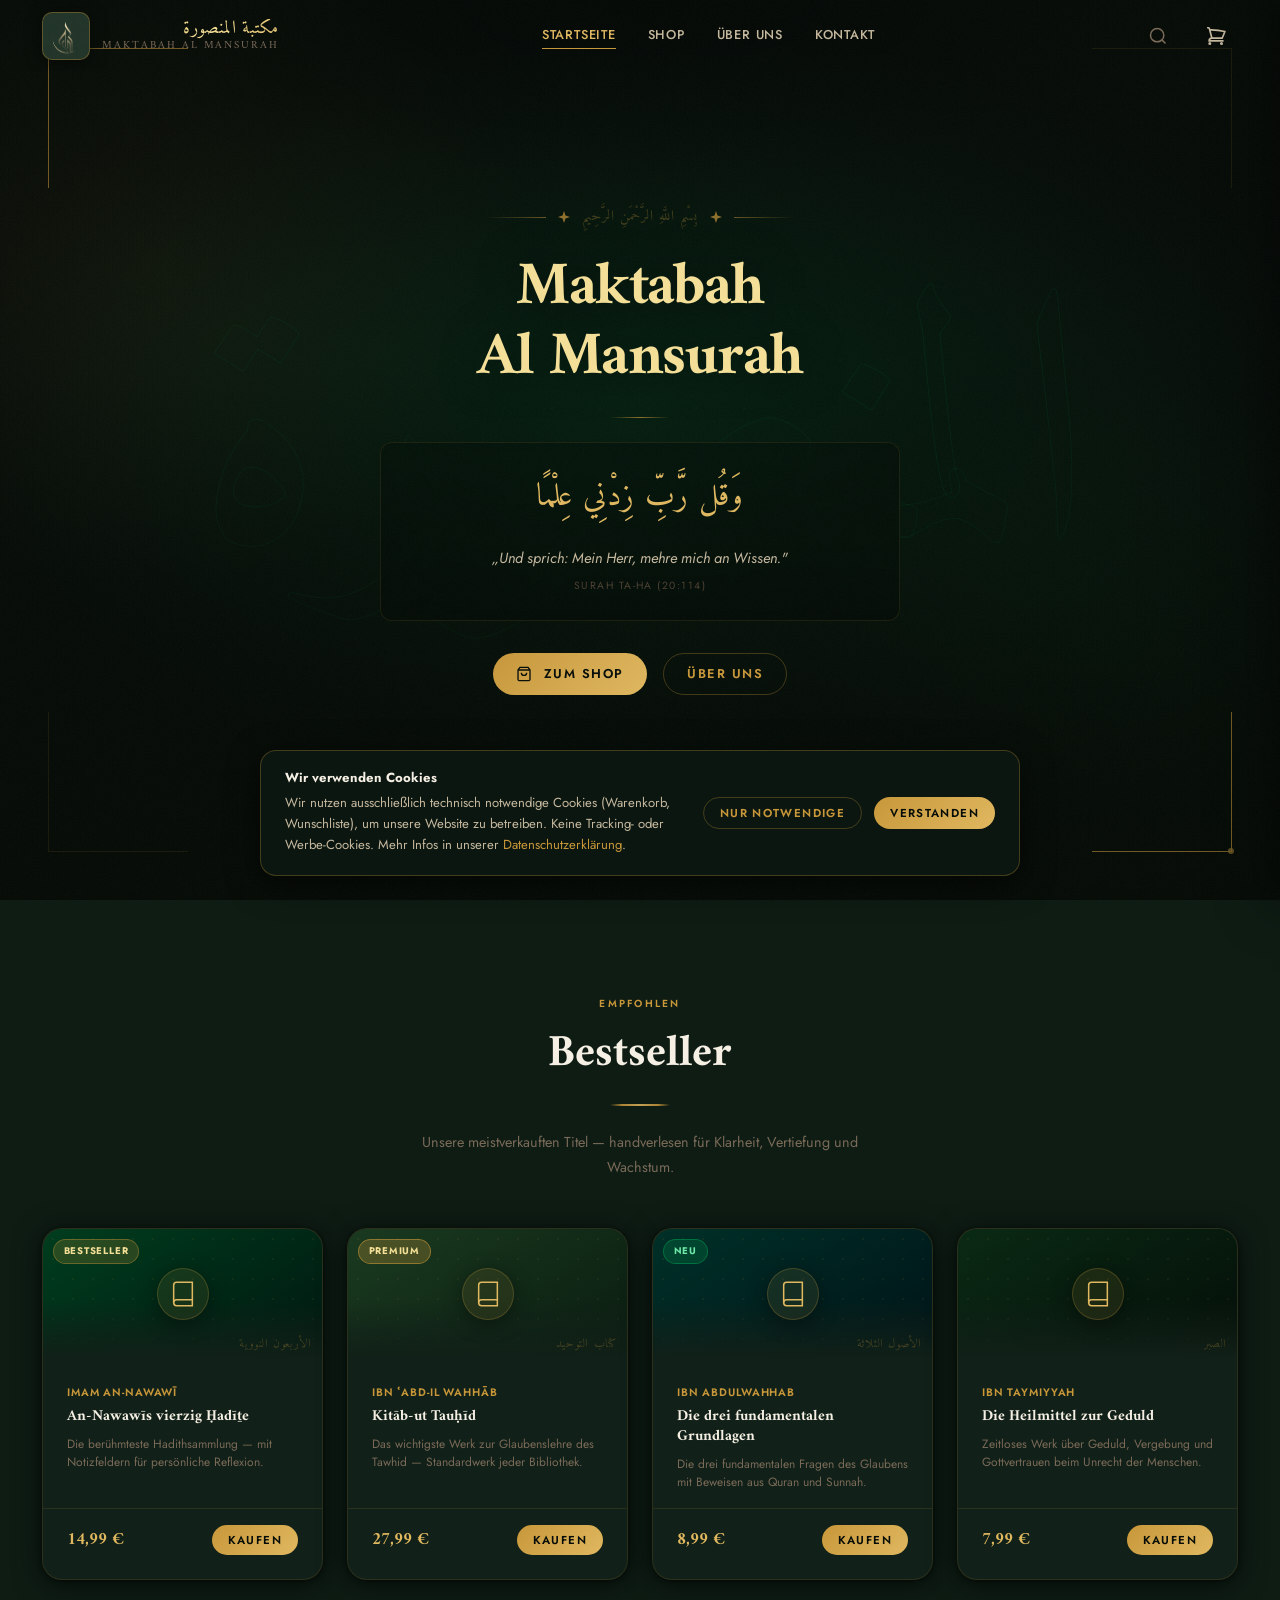
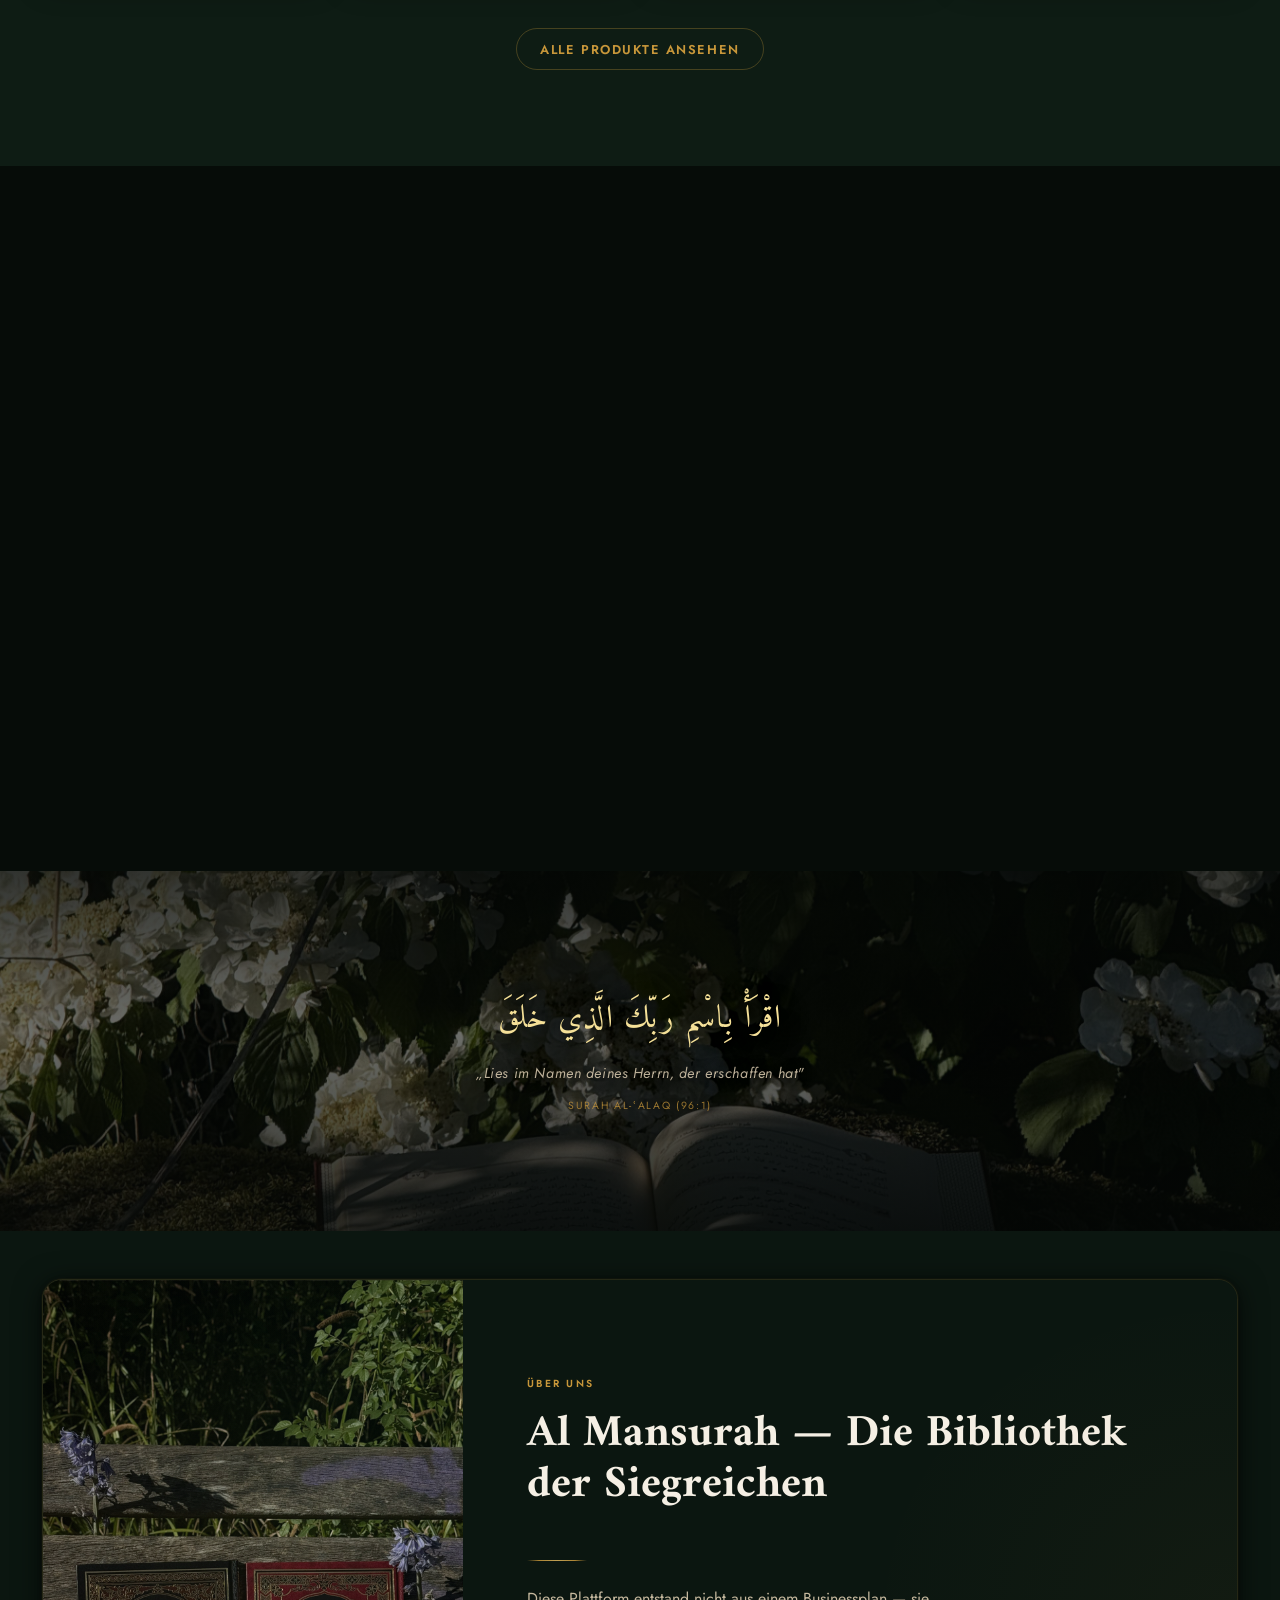
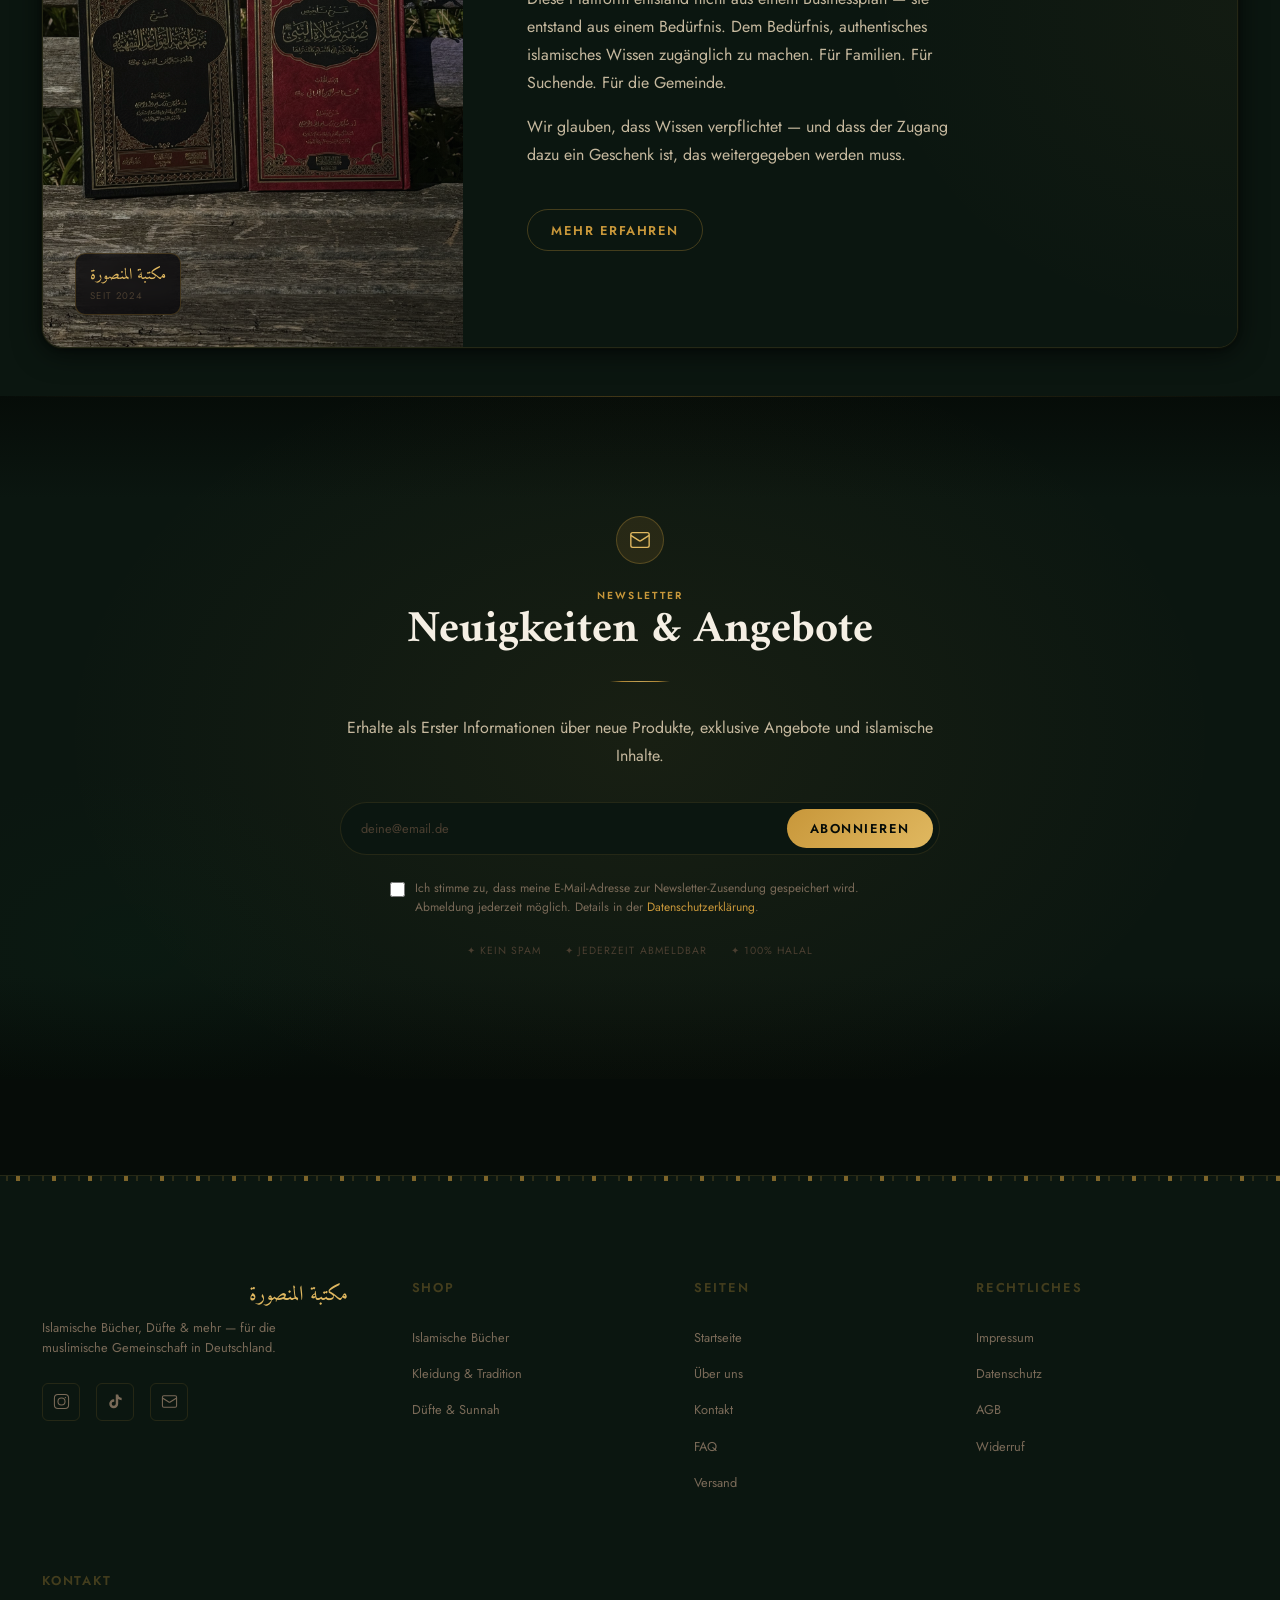
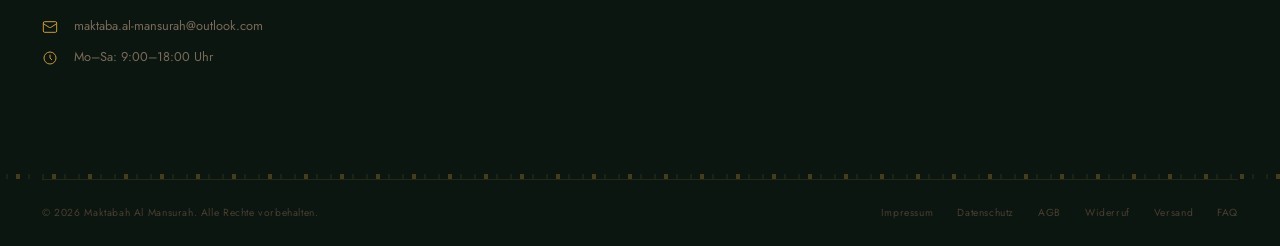
==== commit 83ae3af3: "fix: restore green palette, remove stats bar and trust band - Revert surface colors to deep forest g" ====
--- a/index.html
+++ b/index.html
@@ -154,13 +154,6 @@
       <a href="about.html" class="btn btn-ghost">Über uns</a>
     </div>
 
-    <div class="hero-stats hero-cta" style="animation-delay:.62s;" aria-hidden="true">
-      <div class="hero-stat"><strong>27+</strong><span>Produkte</span></div>
-      <div class="hero-stat-divider"></div>
-      <div class="hero-stat"><strong>100%</strong><span>Halal</span></div>
-      <div class="hero-stat-divider"></div>
-      <div class="hero-stat"><strong>DE</strong><span>Versand</span></div>
-    </div>
 
   </div>
 
@@ -246,86 +239,12 @@
   margin: 0;
 }
 
-/* Hero stats bar */
-.hero-stats {
-  display: flex;
-  align-items: center;
-  justify-content: center;
-  gap: var(--sp-3);
-  margin-top: var(--sp-3);
-  padding: var(--sp-2) var(--sp-4);
-  border-radius: 100px;
-  background: rgba(255,255,255,0.03);
-  border: 1px solid rgba(200,151,58,0.1);
-  width: fit-content;
-  margin-inline: auto;
-  backdrop-filter: blur(6px);
-  -webkit-backdrop-filter: blur(6px);
-}
-.hero-stat {
-  display: flex;
-  flex-direction: column;
-  align-items: center;
-  gap: 1px;
-}
-.hero-stat strong {
-  font-family: var(--font-display);
-  font-size: 1.1rem;
-  font-weight: 700;
-  color: var(--clr-gold-pale);
-  line-height: 1;
-}
-.hero-stat span {
-  font-size: 0.6rem;
-  letter-spacing: 0.1em;
-  text-transform: uppercase;
-  color: var(--clr-text-faint);
-}
-.hero-stat-divider {
-  width: 1px;
-  height: 28px;
-  background: rgba(200,151,58,0.2);
-}
 </style>
-
-<!-- ═══════════════════════════════════════════
-     TRUST BAND
-════════════════════════════════════════════════ -->
-<div class="trust-band" aria-label="Unsere Versprechen">
-  <div class="container">
-    <div class="trust-band__grid">
-      <div class="trust-item">
-        <div class="trust-item__icon" aria-hidden="true">
-          <svg viewBox="0 0 24 24" fill="none" stroke="currentColor" stroke-width="1.6"><path d="M4 19.5A2.5 2.5 0 0 1 6.5 17H20"/><path d="M6.5 2H20v20H6.5A2.5 2.5 0 0 1 4 19.5v-15A2.5 2.5 0 0 1 6.5 2z"/></svg>
-        </div>
-        <span class="trust-item__label">Islamisch<br>Authentisch</span>
-      </div>
-      <div class="trust-item">
-        <div class="trust-item__icon" aria-hidden="true">
-          <svg viewBox="0 0 24 24" fill="none" stroke="currentColor" stroke-width="1.6"><path d="m9 12 2 2 4-4"/><path d="M5 7c0-1.1.9-2 2-2h10a2 2 0 0 1 2 2v12H5V7z"/><path d="M22 19H2"/></svg>
-        </div>
-        <span class="trust-item__label">100%<br>Halal</span>
-      </div>
-      <div class="trust-item">
-        <div class="trust-item__icon" aria-hidden="true">
-          <svg viewBox="0 0 24 24" fill="none" stroke="currentColor" stroke-width="1.6"><path d="m1 3 4 1 .72 3.59M6 8l3 9 8-4-2-8L6 8z"/><circle cx="9" cy="20" r="1"/><circle cx="18" cy="20" r="1"/></svg>
-        </div>
-        <span class="trust-item__label">Versand<br>2–4 Tage</span>
-      </div>
-      <div class="trust-item">
-        <div class="trust-item__icon" aria-hidden="true">
-          <svg viewBox="0 0 24 24" fill="none" stroke="currentColor" stroke-width="1.6"><path d="M21 15a2 2 0 0 1-2 2H7l-4 4V5a2 2 0 0 1 2-2h14a2 2 0 0 1 2 2z"/></svg>
-        </div>
-        <span class="trust-item__label">Persönliche<br>Beratung</span>
-      </div>
-    </div>
-  </div>
-</div>
 
 <!-- ═══════════════════════════════════════════
      BESTSELLER
 ════════════════════════════════════════════════ -->
-<section class="section" aria-label="Bestseller" style="background:var(--clr-ink-mid);">
+<section class="section" aria-label="Bestseller" style="background:var(--clr-warm-mid);">
   <div class="container">
     <div class="section-header text-center" data-reveal style="text-align:center;">
       <span class="eyebrow">Empfohlen</span>
@@ -478,10 +397,10 @@
   overflow: hidden;
   flex-shrink: 0;
 }
-.hp-visual--emerald { background: linear-gradient(145deg, #003D18 0%, #001A0A 100%); }
-.hp-visual--gold    { background: linear-gradient(145deg, #3A2200 0%, #1A0F00 100%); }
-.hp-visual--teal    { background: linear-gradient(145deg, #002830 0%, #00101A 100%); }
-.hp-visual--sienna  { background: linear-gradient(145deg, #2C1A0A 0%, #130900 100%); }
+.hp-visual--emerald { background: linear-gradient(145deg, #003D1E 0%, #001810 100%); }
+.hp-visual--gold    { background: linear-gradient(145deg, #1A3A20 0%, #0A1C10 100%); }
+.hp-visual--teal    { background: linear-gradient(145deg, #003028 0%, #001418 100%); }
+.hp-visual--sienna  { background: linear-gradient(145deg, #0A2A14 0%, #040E08 100%); }
 
 /* Subtle dot pattern in visual zone */
 .hp-product-card__visual::before {
@@ -934,7 +853,7 @@
 <!-- ═══════════════════════════════════════════
      ABOUT TEASER
 ════════════════════════════════════════════════ -->
-<section class="section section--sm" aria-label="Über uns" style="background:var(--clr-warm-base);">
+<section class="section section--sm" aria-label="Über uns" style="background:var(--clr-ink-mid);">
   <div class="container">
     <div class="about-teaser" data-reveal>
 
--- a/assets/css/base.css
+++ b/assets/css/base.css
@@ -5,16 +5,16 @@
    ================================================================ */
 
 :root {
-  /* ── Surfaces (Luxury Charcoal Palette) ── */
-  --clr-ink:         #06060A;
-  --clr-ink-mid:     #0C0C14;
-  --clr-ink-light:   #131322;
-  --clr-ink-lifted:  #1C1C2E;
-
-  /* ── Warm Dark (alternating sections) ── */
-  --clr-warm-base:   #0A0806;
-  --clr-warm-mid:    #14100A;
-  --clr-warm-light:  #1E1A12;
+  /* ── Surfaces (Deep Forest Green Palette) ── */
+  --clr-ink:         #060C08;
+  --clr-ink-mid:     #0B1610;
+  --clr-ink-light:   #112018;
+  --clr-ink-lifted:  #182C20;
+
+  /* ── Alternating section tones ── */
+  --clr-warm-base:   #07100A;
+  --clr-warm-mid:    #0E1C14;
+  --clr-warm-light:  #162618;
 
   /* ── Gold System ── */
   --clr-gold:        #C8973A;
--- a/assets/css/patterns.css
+++ b/assets/css/patterns.css
@@ -9,11 +9,11 @@
   inset: 0;
   pointer-events: none;
   background:
-    radial-gradient(ellipse 90% 70% at 50% 45%, rgba(0,80,40,0.18) 0%, transparent 60%),
-    radial-gradient(ellipse 55% 65% at 12% 30%, rgba(200,151,58,0.07) 0%, transparent 55%),
-    radial-gradient(ellipse 45% 55% at 88% 72%, rgba(0,60,30,0.14) 0%, transparent 55%),
-    radial-gradient(ellipse 80% 40% at 50% 100%, rgba(200,151,58,0.06) 0%, transparent 50%),
-    radial-gradient(ellipse 60% 30% at 50% 0%, rgba(0,0,0,0.5) 0%, transparent 70%);
+    radial-gradient(ellipse 90% 70% at 50% 45%, rgba(0,108,53,0.20) 0%, transparent 60%),
+    radial-gradient(ellipse 55% 65% at 12% 30%, rgba(200,151,58,0.06) 0%, transparent 55%),
+    radial-gradient(ellipse 45% 55% at 88% 72%, rgba(0,80,35,0.15) 0%, transparent 55%),
+    radial-gradient(ellipse 80% 40% at 50% 100%, rgba(0,60,25,0.12) 0%, transparent 50%),
+    radial-gradient(ellipse 60% 30% at 50% 0%, rgba(0,0,0,0.45) 0%, transparent 70%);
 }
 
 .hero-grid {
@@ -22,11 +22,11 @@
   pointer-events: none;
   z-index: 0;
   background-image:
-    radial-gradient(circle, rgba(200,151,58,0.15) 1px, transparent 1px);
+    radial-gradient(circle, rgba(0,108,53,0.25) 1px, transparent 1px);
   background-size: 48px 48px;
   mask-image: radial-gradient(ellipse 70% 70% at 50% 50%, black 0%, transparent 80%);
   -webkit-mask-image: radial-gradient(ellipse 70% 70% at 50% 50%, black 0%, transparent 80%);
-  opacity: 0.4;
+  opacity: 0.5;
 }
 
 /* Prevent any pseudo-element overlays on the hero */
@@ -45,7 +45,7 @@
   font-size: clamp(160px, 28vw, 380px);
   line-height: 0.85;
   color: transparent;
-  -webkit-text-stroke: 1px rgba(200,151,58,0.12);
+  -webkit-text-stroke: 1px rgba(0,108,53,0.18);
   direction: rtl;
   pointer-events: none;
   user-select: none;
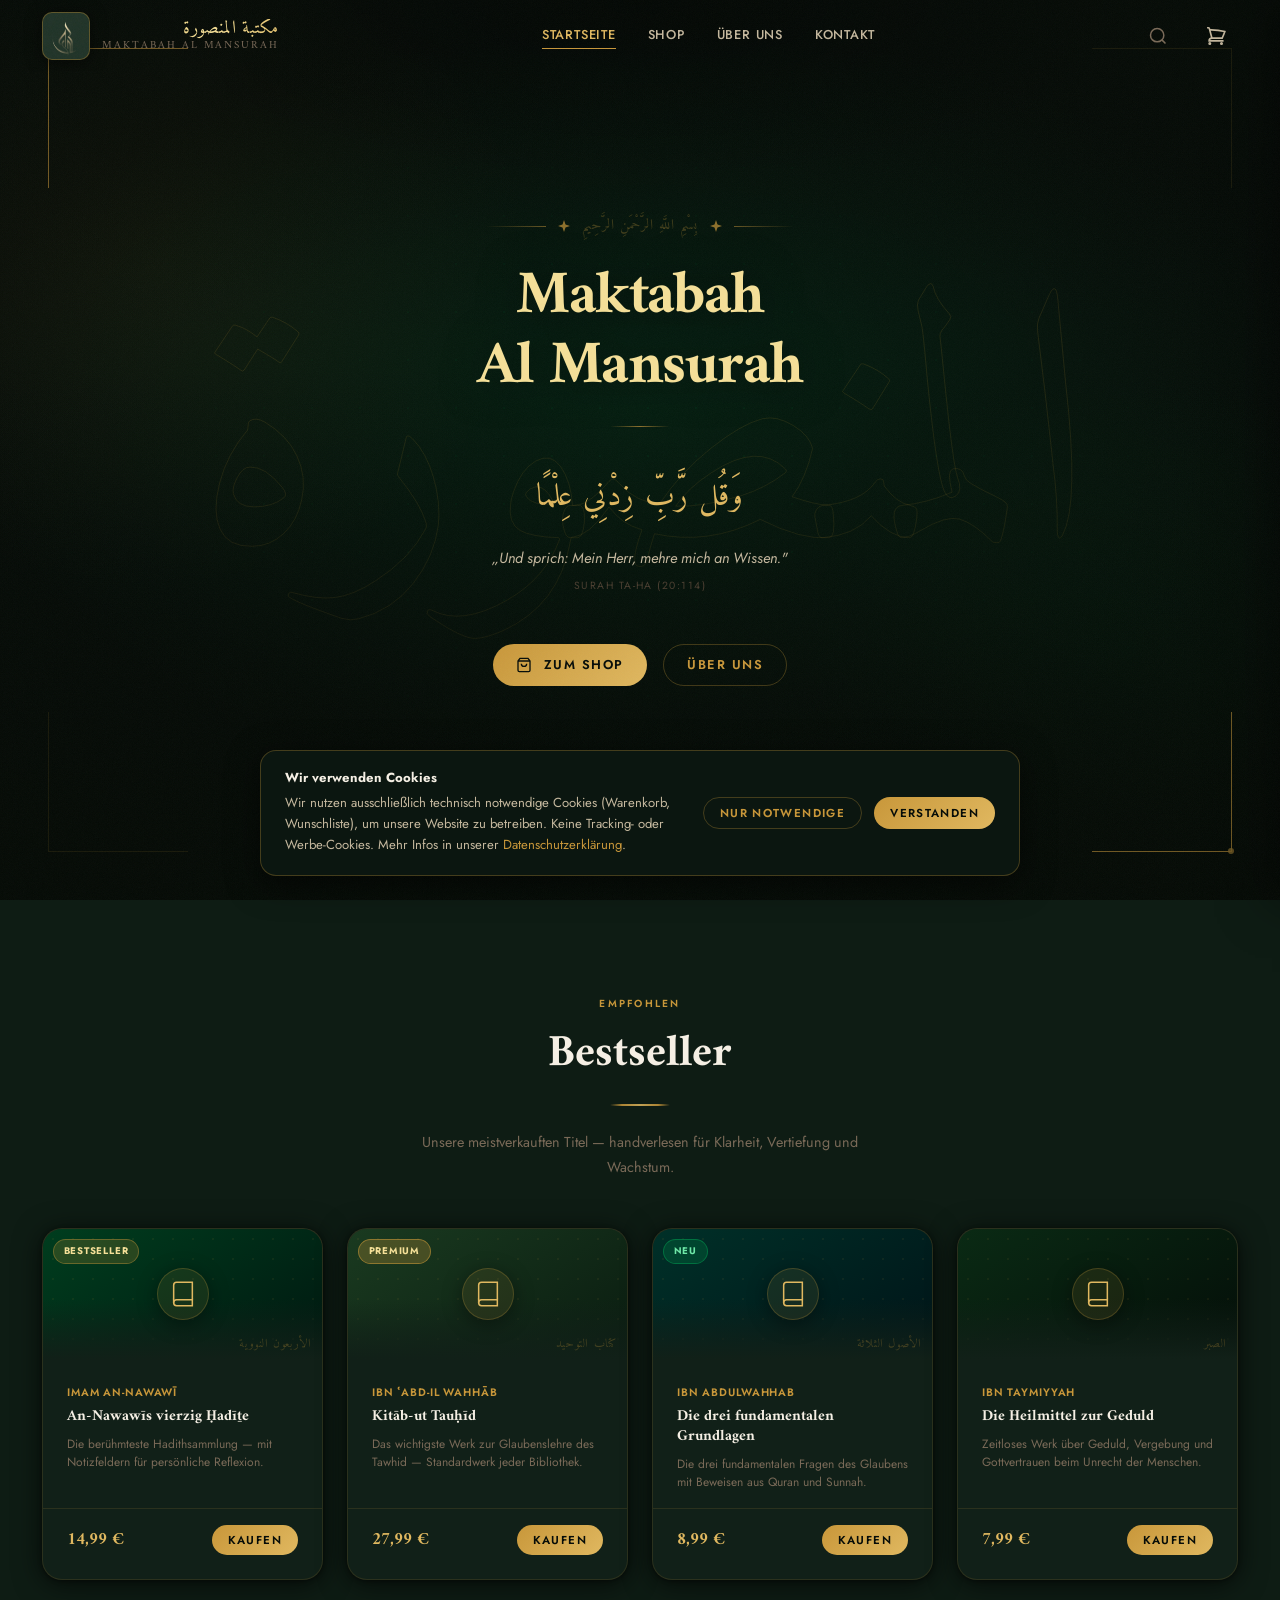
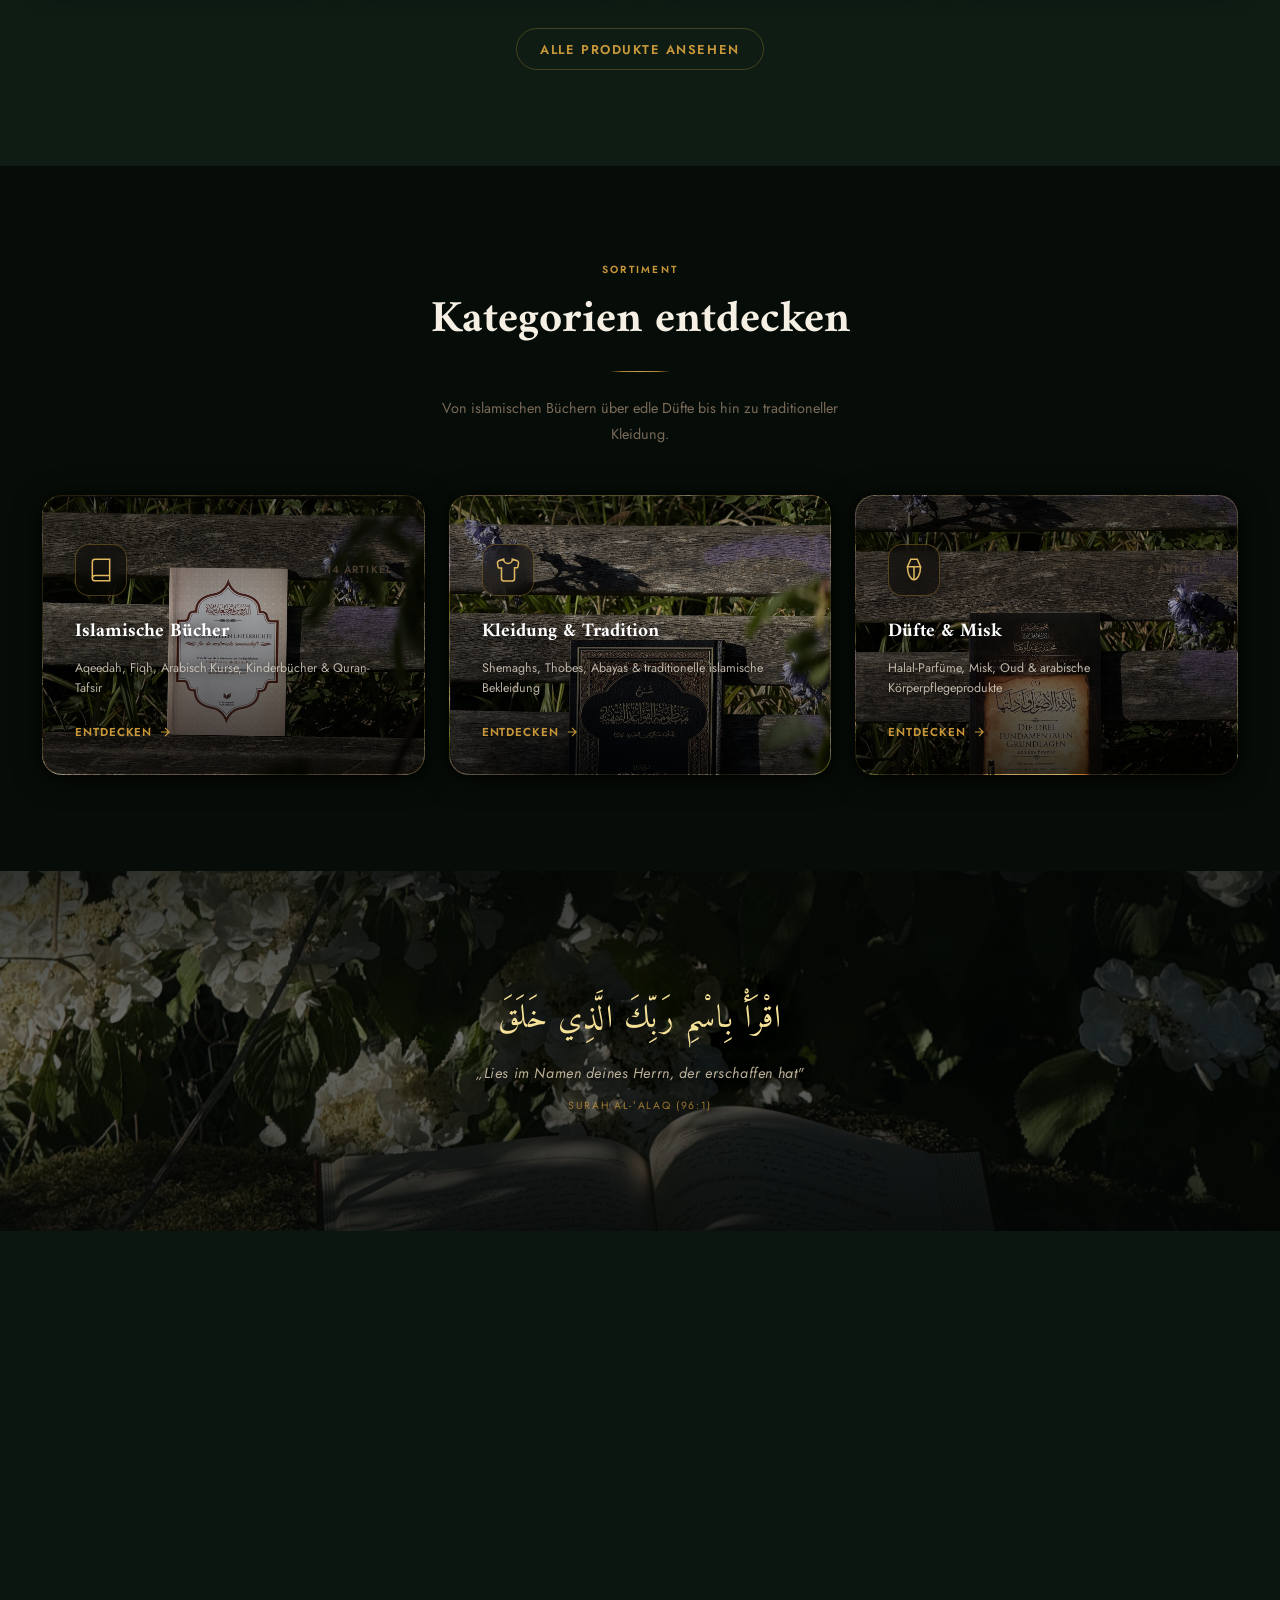
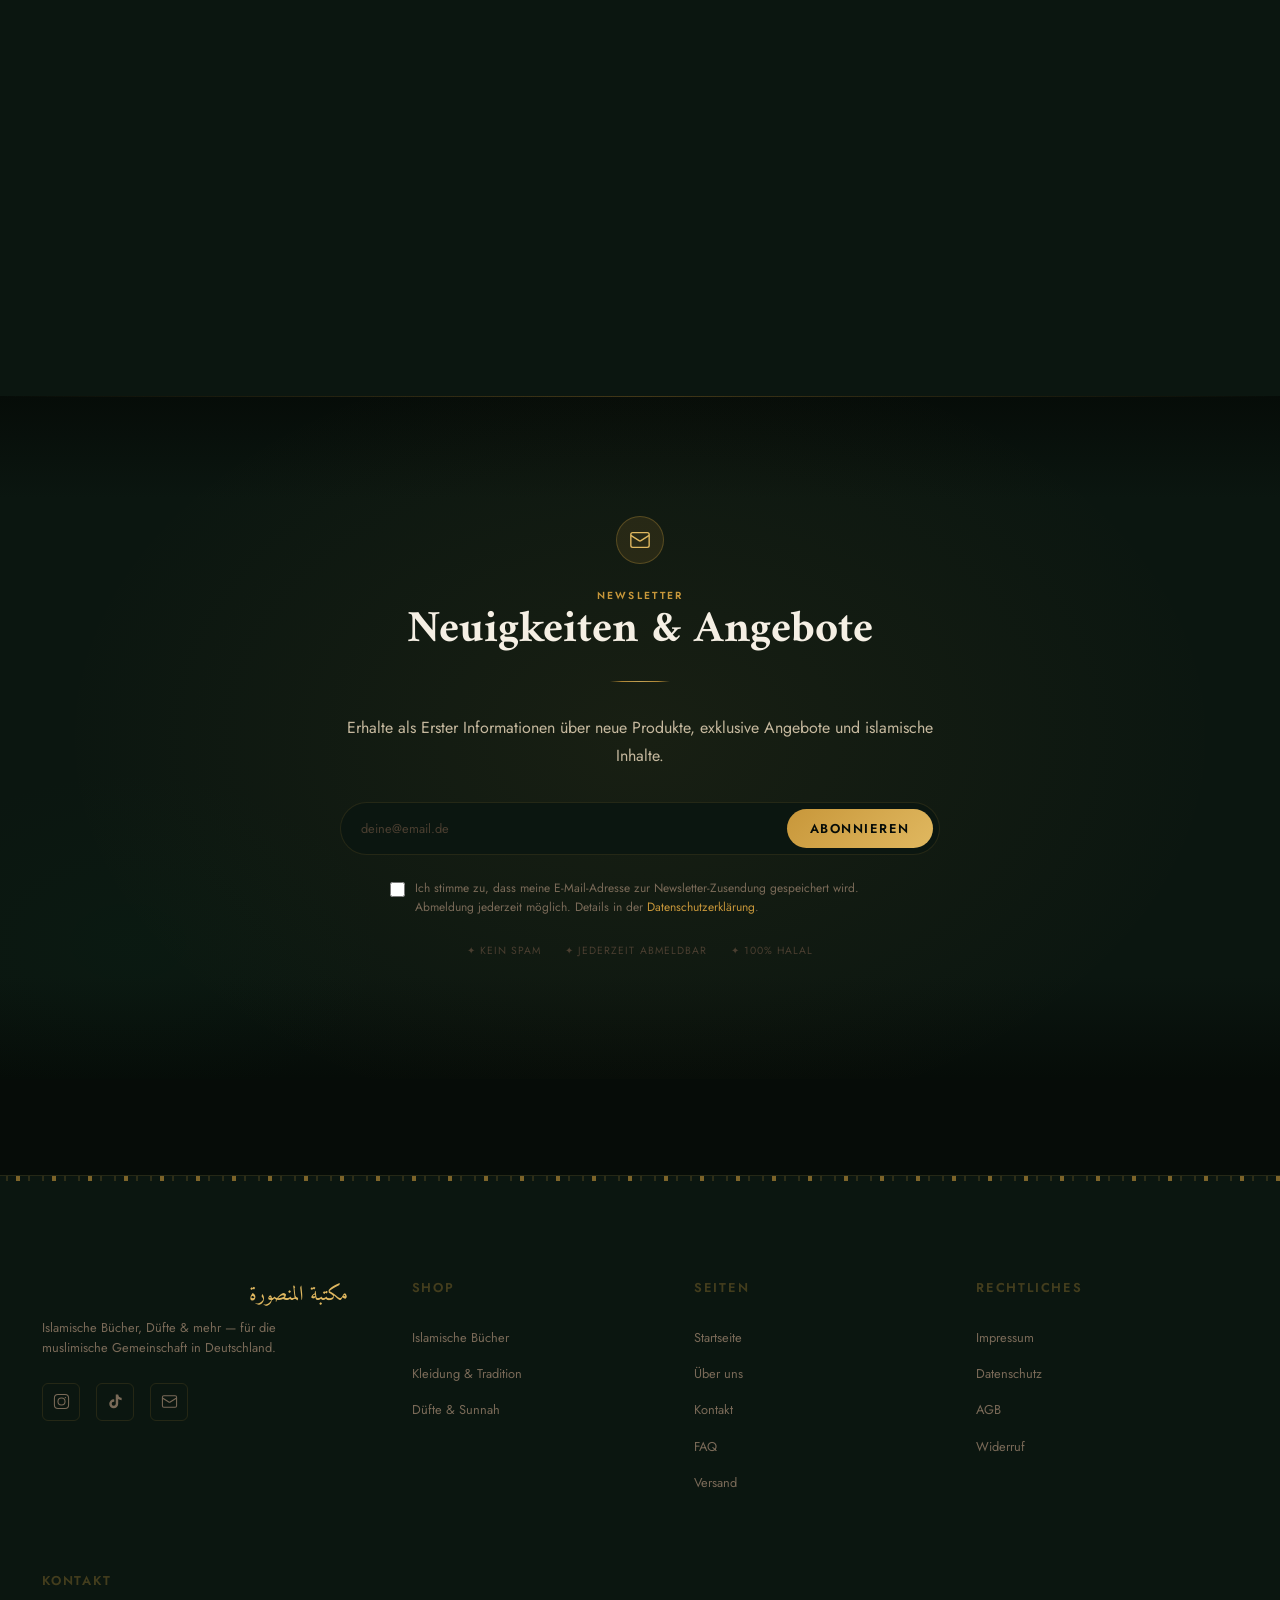
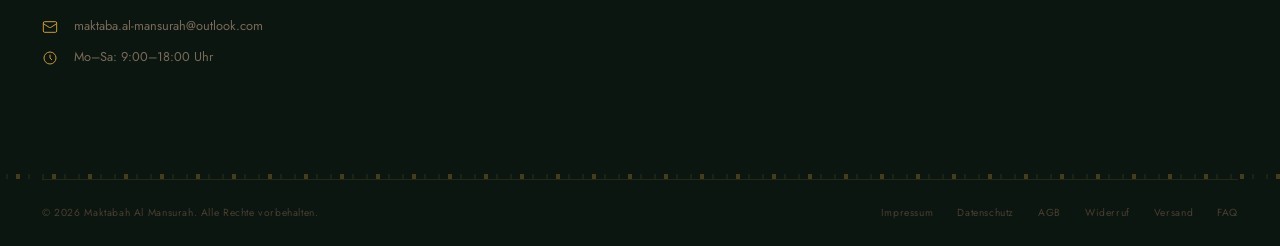
==== commit d43aa20c: "fix: remove hero verse outline, gold calligraphy tint, restructure about page - Hero verse block: re" ====
--- a/index.html
+++ b/index.html
@@ -203,17 +203,12 @@
   white-space: nowrap;
 }
 
-/* Verse block */
+/* Verse block — no border, clean */
 .hero-verse-block {
   text-align: center;
   margin: 0 auto;
   max-width: 520px;
-  padding: var(--sp-3) var(--sp-4);
-  border: 1px solid rgba(200,151,58,0.12);
-  border-radius: 12px;
-  background: rgba(0,0,0,0.2);
-  backdrop-filter: blur(4px);
-  -webkit-backdrop-filter: blur(4px);
+  padding: var(--sp-2) var(--sp-4);
 }
 .hero-verse-ar {
   font-family: var(--font-arabic);
--- a/assets/css/patterns.css
+++ b/assets/css/patterns.css
@@ -45,7 +45,7 @@
   font-size: clamp(160px, 28vw, 380px);
   line-height: 0.85;
   color: transparent;
-  -webkit-text-stroke: 1px rgba(0,108,53,0.18);
+  -webkit-text-stroke: 1px rgba(200,151,58,0.15);
   direction: rtl;
   pointer-events: none;
   user-select: none;
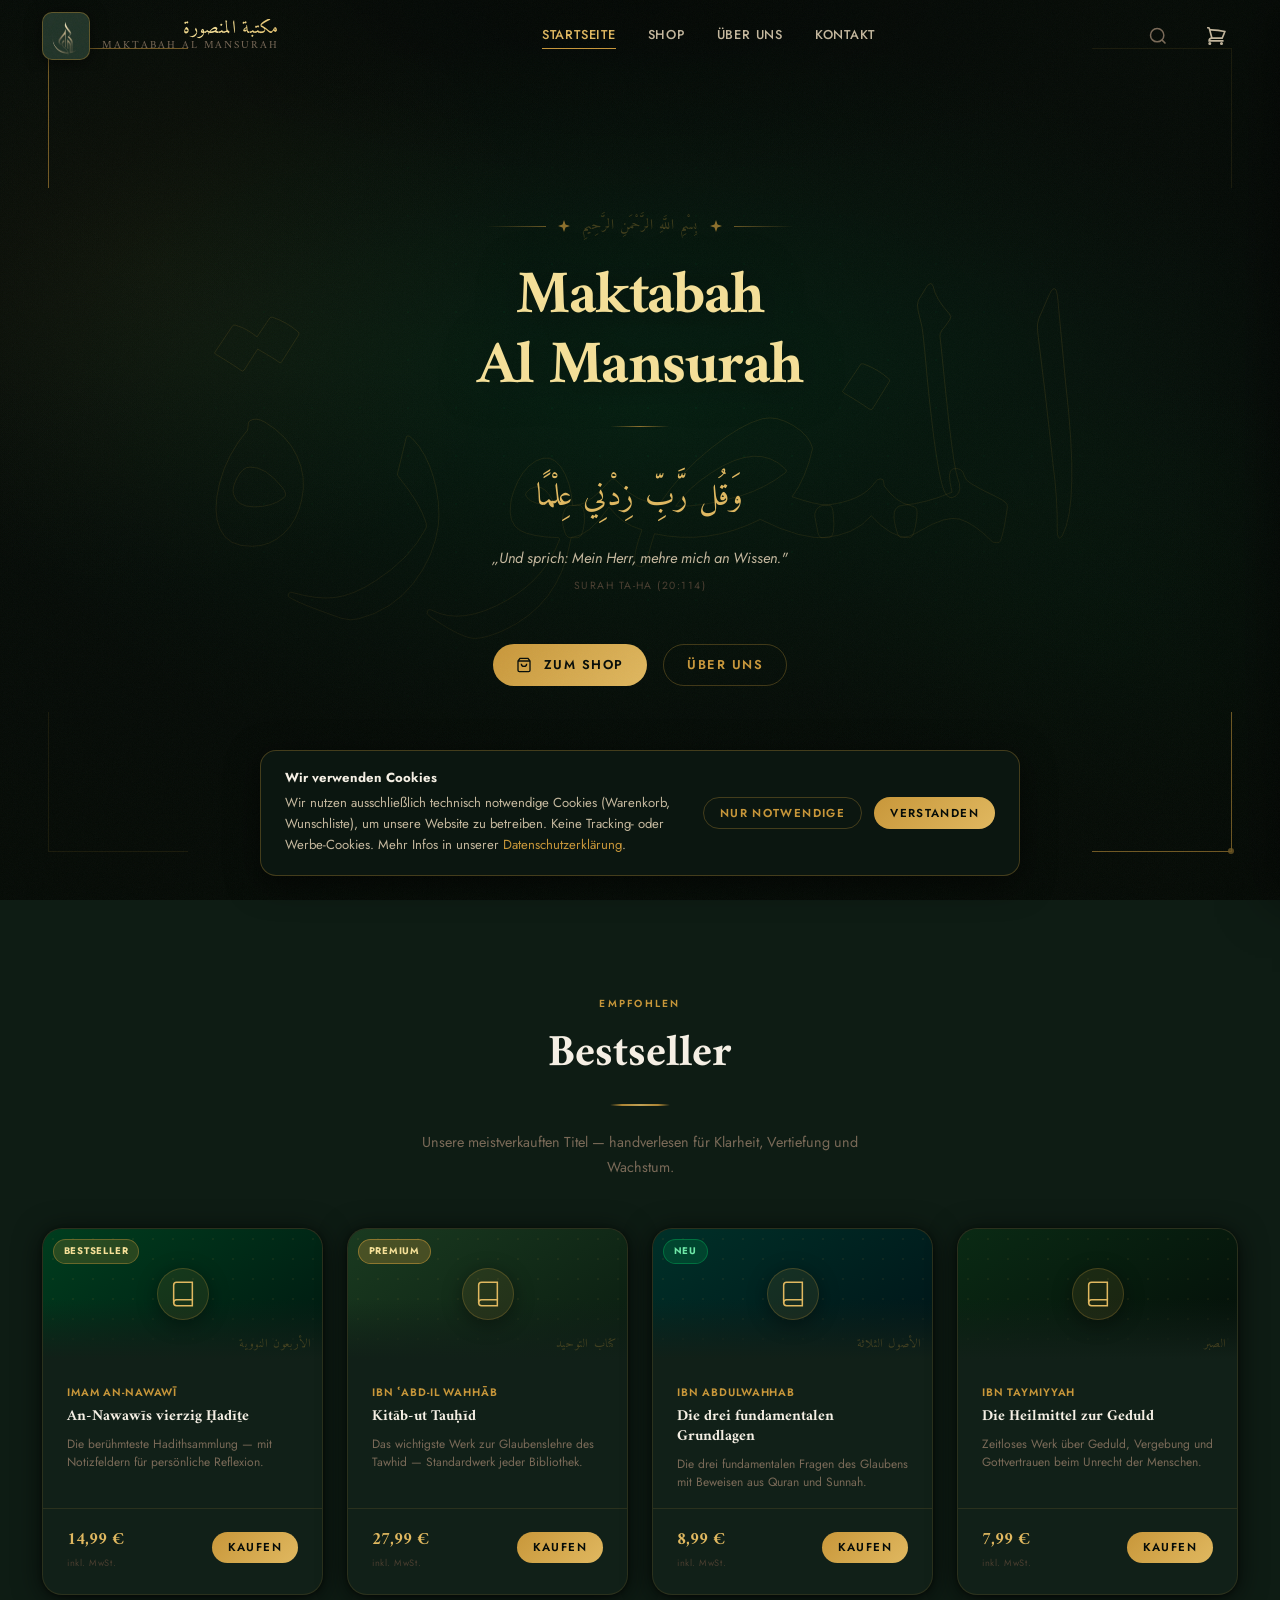
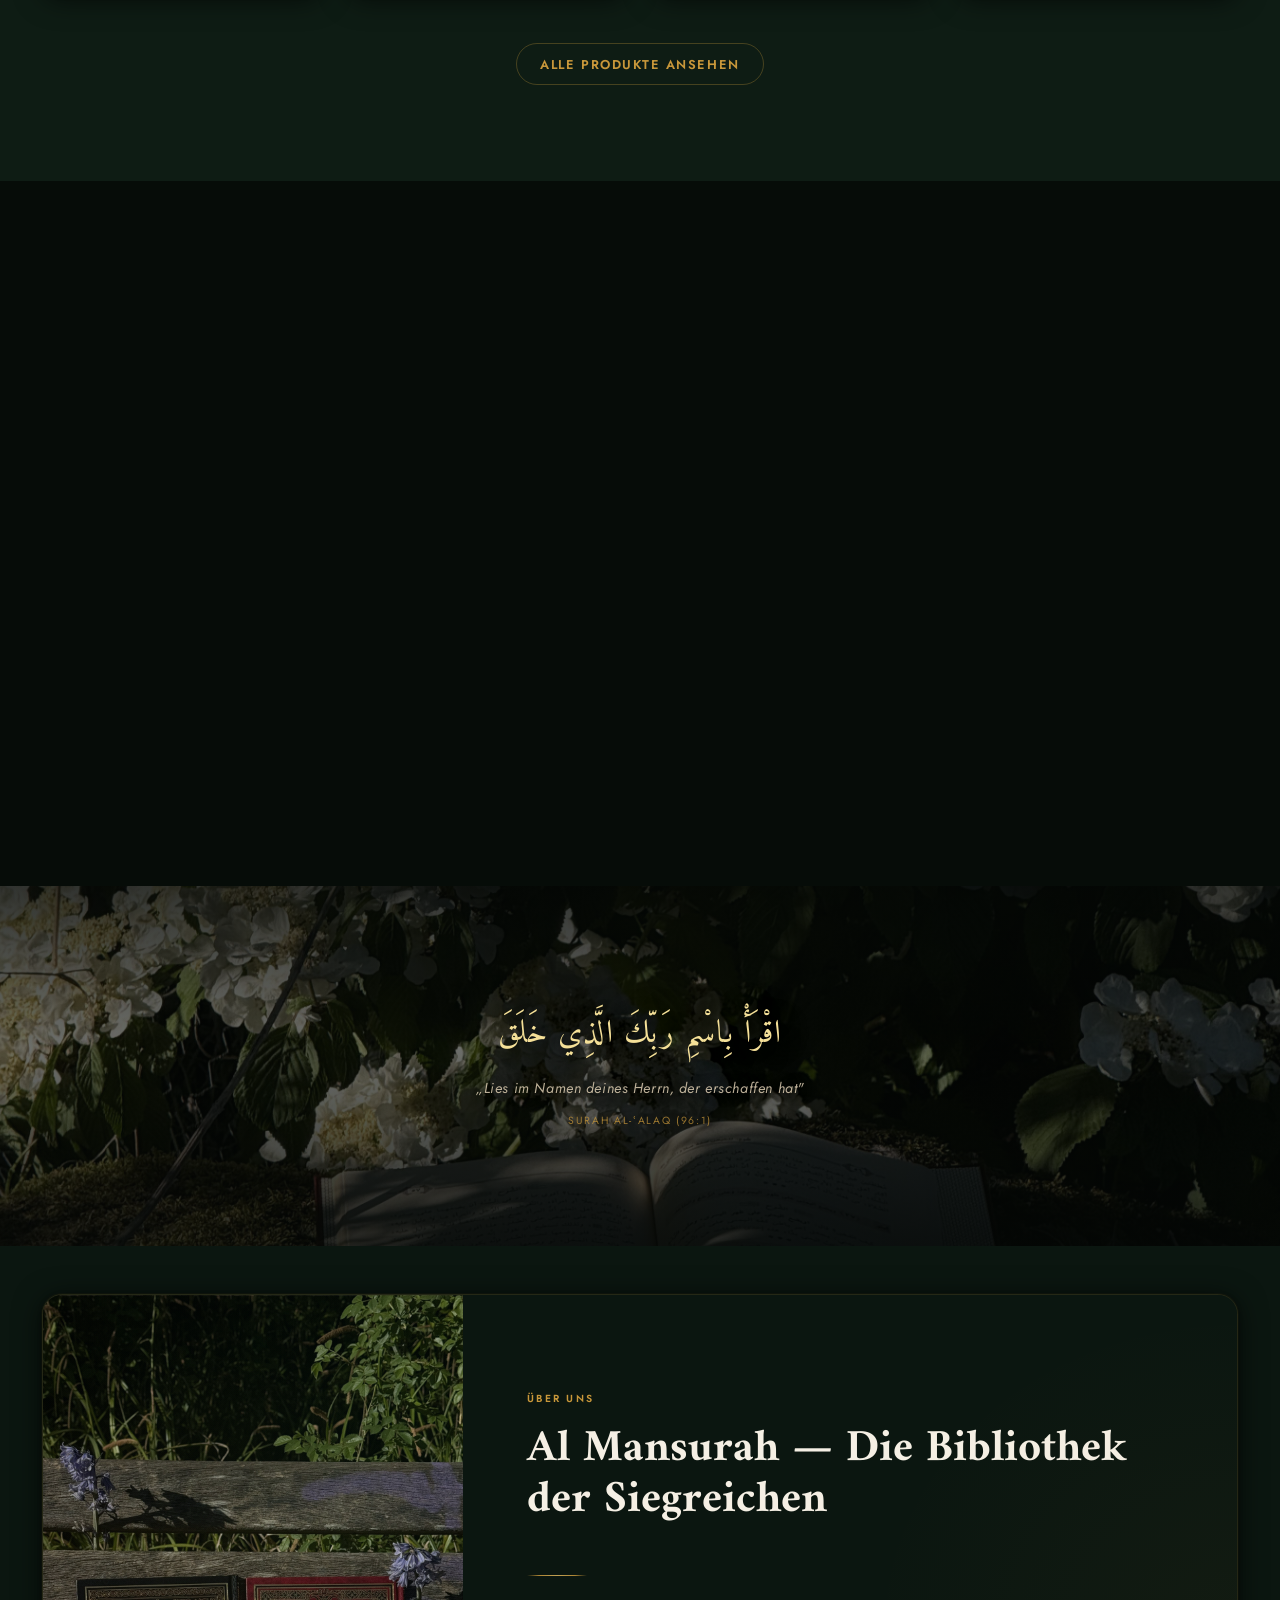
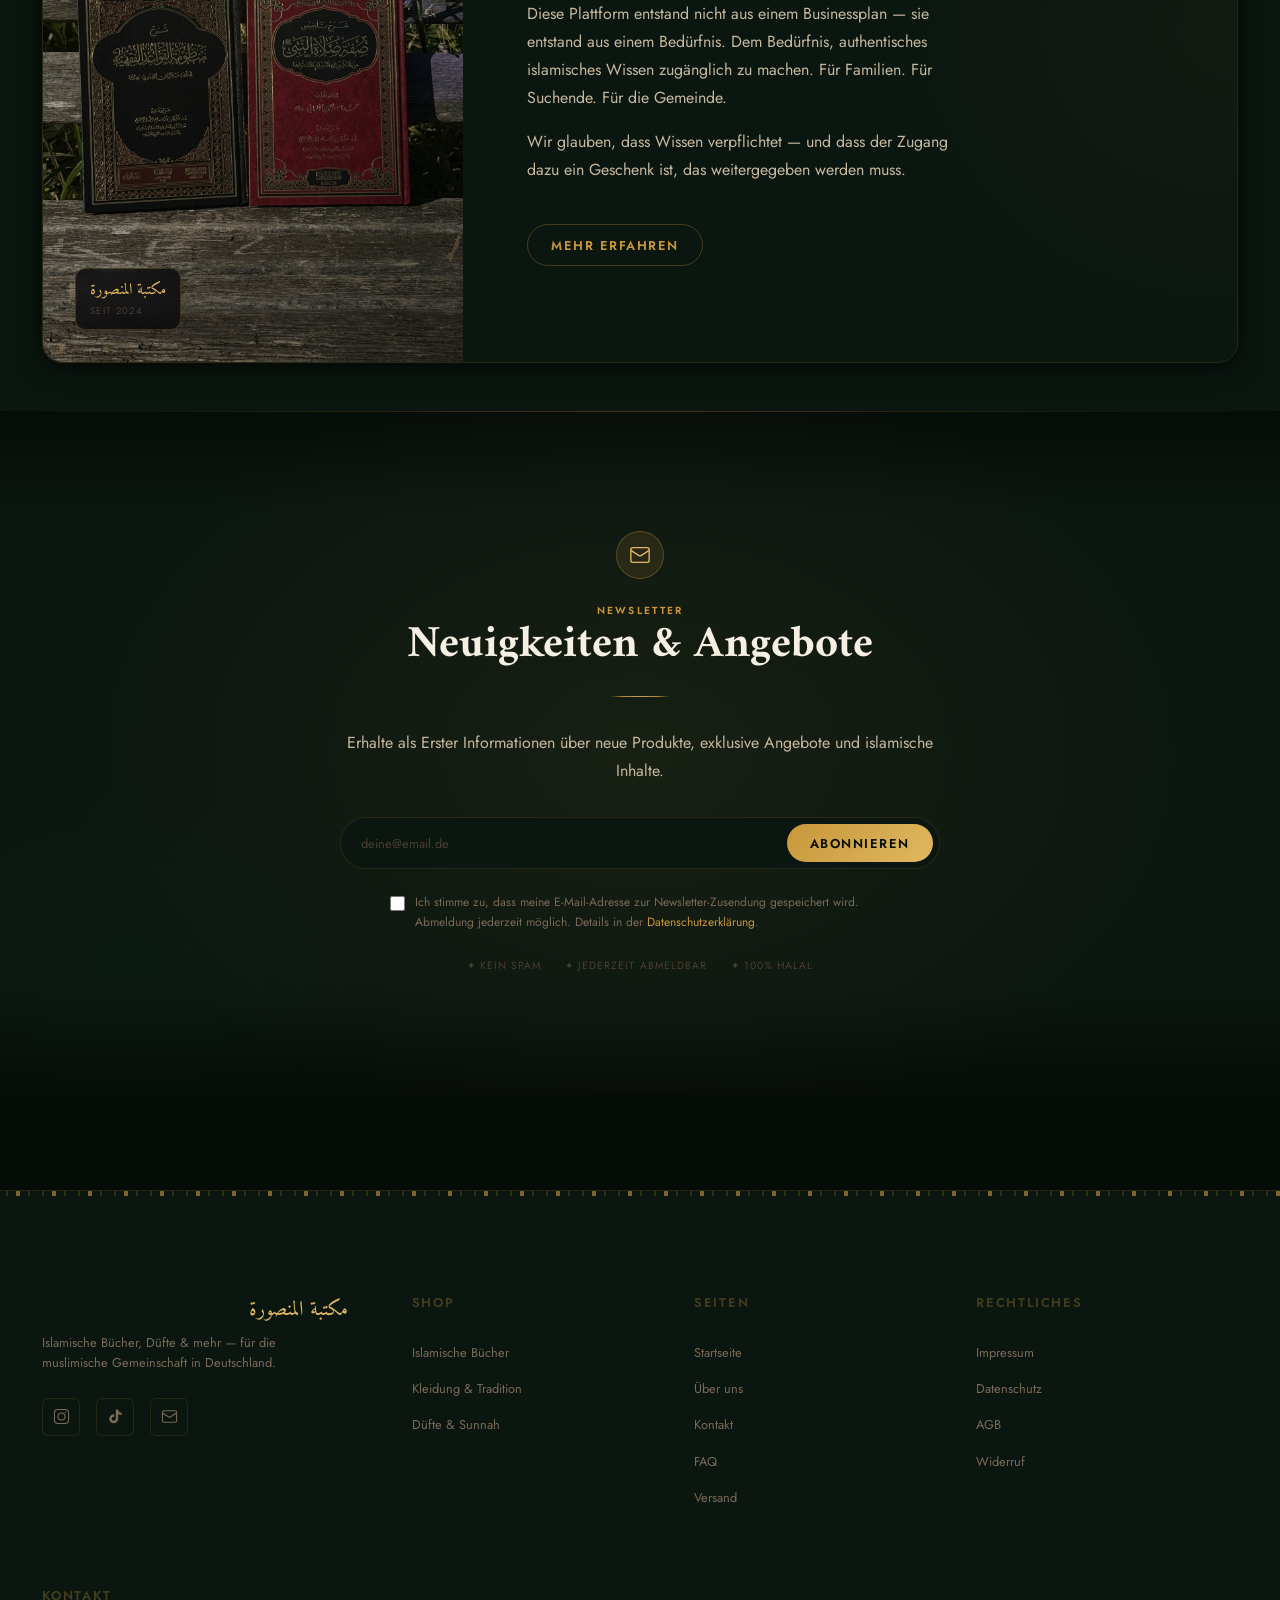
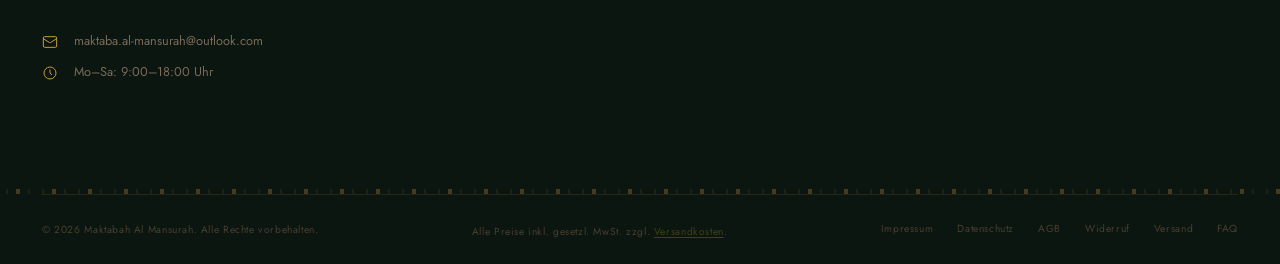
==== commit 2c502307: "feat: 13 of 16 improvements — SEO, a11y, UX, Lazy-BG, Toast, MwSt., Schema.org - Punkt 1:  Open Grap" ====
--- a/index.html
+++ b/index.html
@@ -6,7 +6,53 @@
   <meta name="description" content="Maktabah Al Mansurah — Islamische Bücher, Parfüm, Miswak, Abayas und mehr. Ihr islamischer Online-Shop in Deutschland.">
   <title>Maktabah Al Mansurah — Islamische Bibliothek</title>
 
+  <!-- ═══════════════════════════════════════════
+       SEO — Open Graph & Twitter Card
+  ════════════════════════════════════════════════ -->
+  <meta property="og:type"        content="website">
+  <meta property="og:site_name"   content="Maktabah Al Mansurah">
+  <meta property="og:locale"      content="de_DE">
+  <meta property="og:title"       content="Maktabah Al Mansurah — Islamische Bibliothek">
+  <meta property="og:description" content="Islamische Bücher, Parfüm, Miswak, Abayas und mehr. Ihr islamischer Online-Shop in Deutschland.">
+  <meta property="og:image"       content="https://maktabah-al-mansurah.vercel.app/og-image.jpg">
+  <meta property="og:image:width" content="1200">
+  <meta property="og:image:height" content="630">
+  <meta property="og:url"         content="https://maktabah-al-mansurah.vercel.app/">
+  <meta name="twitter:card"        content="summary_large_image">
+  <meta name="twitter:title"       content="Maktabah Al Mansurah — Islamische Bibliothek">
+  <meta name="twitter:description" content="Islamische Bücher, Parfüm, Miswak, Abayas und mehr. Ihr islamischer Online-Shop in Deutschland.">
+  <meta name="twitter:image"       content="https://maktabah-al-mansurah.vercel.app/og-image.jpg">
+
   <link rel="icon" type="image/svg+xml" href="data:image/svg+xml,<svg xmlns='http://www.w3.org/2000/svg' viewBox='0 0 32 32'><rect width='32' height='32' fill='%230B0F14'/><polygon points='16,3 17.6,11.4 24.5,7.5 20.6,14.4 29,16 20.6,17.6 24.5,24.5 17.6,20.6 16,29 14.4,20.6 7.5,24.5 11.4,17.6 3,16 11.4,14.4 7.5,7.5 14.4,11.4' fill='none' stroke='%23C8973A' stroke-width='0.8'/></svg>">
+
+  <!-- ═══════════════════════════════════════════
+       Schema.org — BookStore Structured Data
+  ════════════════════════════════════════════════ -->
+  <script type="application/ld+json">
+  {
+    "@context": "https://schema.org",
+    "@type": "BookStore",
+    "name": "Maktabah Al Mansurah",
+    "alternateName": "مكتبة المنصورة",
+    "url": "https://maktabah-al-mansurah.vercel.app/",
+    "logo": "https://maktabah-al-mansurah.vercel.app/MAM.logo.png",
+    "description": "Islamische Bücher, Parfüm, Miswak, Abayas und mehr. Ihr islamischer Online-Shop in Deutschland.",
+    "sameAs": [
+      "https://instagram.com/al_mansurah.de",
+      "https://tiktok.com/@al.mansurah.de"
+    ],
+    "contactPoint": {
+      "@type": "ContactPoint",
+      "email": "maktaba.al-mansurah@outlook.com",
+      "contactType": "customer service",
+      "availableLanguage": ["German", "Arabic"]
+    },
+    "address": {
+      "@type": "PostalAddress",
+      "addressCountry": "DE"
+    }
+  }
+  </script>
 
   <link rel="stylesheet" href="assets/css/base.css">
   <link rel="stylesheet" href="assets/css/animations.css">
@@ -16,6 +62,37 @@
 </head>
 <body>
 
+<!-- ═══════════════════════════════════════════
+     SVG-SPRITE — Wiederverwendbare Icons
+     Einbinden per: <svg><use href="#icon-NAME"/></svg>
+     Ersetzbar: alle Mail-SVGs im Footer/Newsletter,
+                alle Buch-SVGs in Produkt-/Kategoriekarten
+════════════════════════════════════════════════ -->
+<svg xmlns="http://www.w3.org/2000/svg" aria-hidden="true" focusable="false"
+     style="display:none;position:absolute;width:0;height:0;overflow:hidden;">
+  <defs>
+    <!-- Buch-Icon (verwendet in Produktkarten, Hero-CTA, Kategoriekarten) -->
+    <symbol id="icon-book" viewBox="0 0 24 24" fill="none" stroke="currentColor" stroke-width="1.4">
+      <path d="M4 19.5A2.5 2.5 0 0 1 6.5 17H20"/>
+      <path d="M6.5 2H20v20H6.5A2.5 2.5 0 0 1 4 19.5v-15A2.5 2.5 0 0 1 6.5 2z"/>
+    </symbol>
+    <!-- Mail-Icon (verwendet in Newsletter-Section, Footer-Kontakt, Social-Links) -->
+    <symbol id="icon-mail" viewBox="0 0 24 24" fill="none" stroke="currentColor" stroke-width="1.5">
+      <rect x="2" y="4" width="20" height="16" rx="2"/>
+      <path d="m22 7-8.97 5.7a1.94 1.94 0 0 1-2.06 0L2 7"/>
+    </symbol>
+    <!-- Warenkorb-Icon (verwendet im Header) -->
+    <symbol id="icon-cart" viewBox="0 0 24 24" fill="none" stroke="currentColor" stroke-width="1.8">
+      <path d="M2.25 3h1.386c.51 0 .955.343 1.087.835l.383 1.437M7.5 14.25a3 3 0 0 0-3 3h15.75m-12.75-3h11.218c1.121-2.3 2.1-4.684 2.924-7.138a60.114 60.114 0 0 0-16.536-1.84M7.5 14.25 5.106 5.272M6 20.25a.75.75 0 1 1-1.5 0 .75.75 0 0 1 1.5 0Zm12.75 0a.75.75 0 1 1-1.5 0 .75.75 0 0 1 1.5 0Z"/>
+    </symbol>
+    <!-- Pfeil-Icon (verwendet in Kategorie-CTAs) -->
+    <symbol id="icon-arrow-right" viewBox="0 0 24 24" fill="none" stroke="currentColor" stroke-width="2">
+      <path d="M5 12h14M12 5l7 7-7 7"/>
+    </symbol>
+  </defs>
+</svg>
+<!-- Beispiel-Verwendung: <svg width="26" height="26"><use href="#icon-book"/></svg> -->
+
 <div id="scrollProgress" aria-hidden="true"></div>
 
 <!-- ═══════════════════════════════════════════
@@ -26,7 +103,8 @@
 
     <a href="index.html" class="brand" aria-label="Maktabah Al Mansurah – Startseite">
       <span class="brand-logo-wrap">
-        <img src="MAM.logo.png" alt="" class="brand-logo" aria-hidden="true">
+        <!-- PLATZHALTER: width/height anpassen falls Logo-Datei andere Maße hat -->
+        <img src="MAM.logo.png" alt="Maktabah Al Mansurah Logo" class="brand-logo" width="48" height="48">
       </span>
       <span class="brand-text">
         <span class="brand-arabic brand-shimmer">مكتبة المنصورة</span>
@@ -46,7 +124,7 @@
         <svg viewBox="0 0 24 24" fill="none" stroke="currentColor" stroke-width="1.8" aria-hidden="true">
           <path d="M2.25 3h1.386c.51 0 .955.343 1.087.835l.383 1.437M7.5 14.25a3 3 0 0 0-3 3h15.75m-12.75-3h11.218c1.121-2.3 2.1-4.684 2.924-7.138a60.114 60.114 0 0 0-16.536-1.84M7.5 14.25 5.106 5.272M6 20.25a.75.75 0 1 1-1.5 0 .75.75 0 0 1 1.5 0Zm12.75 0a.75.75 0 1 1-1.5 0 .75.75 0 0 1 1.5 0Z"/>
         </svg>
-        <span class="cart-badge hidden" id="cartBadge" aria-live="polite">0</span>
+        <span class="cart-badge hidden" id="cartBadge" aria-live="polite" aria-atomic="true"><span class="visually-hidden">Artikel im Warenkorb:</span>0</span>
       </button>
       <button class="nav-toggle" id="navToggle" aria-label="Menü öffnen" aria-expanded="false" aria-controls="mobileNav">
         <span></span><span></span><span></span>
@@ -87,7 +165,16 @@
     <h2 class="cart-drawer__title">Warenkorb</h2>
     <button class="cart-drawer__close" id="cartClose" aria-label="Warenkorb schließen"><svg viewBox="0 0 24 24" fill="none" stroke="currentColor" stroke-width="2"><path d="M6 18 18 6M6 6l12 12"/></svg></button>
   </div>
-  <div class="cart-drawer__items"></div>
+  <div class="cart-drawer__items">
+    <!-- Leer-Zustand: wird per JS ausgeblendet sobald Items vorhanden sind -->
+    <div class="cart-drawer__empty" id="cartEmptyState">
+      <svg viewBox="0 0 24 24" fill="none" stroke="currentColor" stroke-width="1.3" aria-hidden="true">
+        <path d="M2.25 3h1.386c.51 0 .955.343 1.087.835l.383 1.437M7.5 14.25a3 3 0 0 0-3 3h15.75m-12.75-3h11.218c1.121-2.3 2.1-4.684 2.924-7.138a60.114 60.114 0 0 0-16.536-1.84M7.5 14.25 5.106 5.272M6 20.25a.75.75 0 1 1-1.5 0 .75.75 0 0 1 1.5 0Zm12.75 0a.75.75 0 1 1-1.5 0 .75.75 0 0 1 1.5 0Z"/>
+      </svg>
+      <p>Dein Warenkorb ist leer</p>
+      <a href="shop.html" class="btn btn-ghost btn-sm">Zum Shop</a>
+    </div>
+  </div>
   <div class="cart-drawer__footer">
     <div class="cart-drawer__subtotal"><span>Zwischensumme</span><strong class="cart-drawer__total-amount">0,00 €</strong></div>
     <a href="checkout.html" class="btn btn-primary btn-full">Zur Kasse</a>
@@ -157,12 +244,18 @@
 
   </div>
 
-  <div class="hero-scroll-indicator hero-scroll" aria-hidden="true">
-    <svg viewBox="0 0 24 24" fill="none" stroke="currentColor" stroke-width="2">
+  <!-- Scroll-Indikator: anklickbar + Tastatur-bedienbar (Enter/Space) -->
+  <a href="#bestseller"
+     class="hero-scroll-indicator hero-scroll"
+     id="heroScrollBtn"
+     aria-label="Zur Bestseller-Sektion scrollen"
+     role="button"
+     tabindex="0">
+    <svg viewBox="0 0 24 24" fill="none" stroke="currentColor" stroke-width="2" aria-hidden="true">
       <path d="m19 9-7 7-7-7"/>
     </svg>
     <span>Entdecken</span>
-  </div>
+  </a>
 
 </section>
 
@@ -239,7 +332,7 @@
 <!-- ═══════════════════════════════════════════
      BESTSELLER
 ════════════════════════════════════════════════ -->
-<section class="section" aria-label="Bestseller" style="background:var(--clr-warm-mid);">
+<section class="section" id="bestseller" aria-label="Bestseller" style="background:var(--clr-warm-mid);">
   <div class="container">
     <div class="section-header text-center" data-reveal style="text-align:center;">
       <span class="eyebrow">Empfohlen</span>
@@ -263,7 +356,10 @@
           <p class="hp-product-card__desc">Die berühmteste Hadithsammlung — mit Notizfeldern für persönliche Reflexion.</p>
         </div>
         <div class="hp-product-card__footer">
-          <span class="hp-product-card__price">14,99 €</span>
+          <div>
+            <span class="hp-product-card__price">14,99 €</span>
+            <span class="hp-product-card__vat">inkl. MwSt.</span>
+          </div>
           <button class="btn btn-primary btn-sm hp-add-btn" data-product-id="2"><span class="btn-label-full">Kaufen</span><span class="btn-label-short">+</span></button>
         </div>
       </div>
@@ -282,7 +378,10 @@
           <p class="hp-product-card__desc">Das wichtigste Werk zur Glaubenslehre des Tawhid — Standardwerk jeder Bibliothek.</p>
         </div>
         <div class="hp-product-card__footer">
-          <span class="hp-product-card__price">27,99 €</span>
+          <div>
+            <span class="hp-product-card__price">27,99 €</span>
+            <span class="hp-product-card__vat">inkl. MwSt.</span>
+          </div>
           <button class="btn btn-primary btn-sm hp-add-btn" data-product-id="6"><span class="btn-label-full">Kaufen</span><span class="btn-label-short">+</span></button>
         </div>
       </div>
@@ -301,7 +400,10 @@
           <p class="hp-product-card__desc">Die drei fundamentalen Fragen des Glaubens mit Beweisen aus Quran und Sunnah.</p>
         </div>
         <div class="hp-product-card__footer">
-          <span class="hp-product-card__price">8,99 €</span>
+          <div>
+            <span class="hp-product-card__price">8,99 €</span>
+            <span class="hp-product-card__vat">inkl. MwSt.</span>
+          </div>
           <button class="btn btn-primary btn-sm hp-add-btn" data-product-id="5"><span class="btn-label-full">Kaufen</span><span class="btn-label-short">+</span></button>
         </div>
       </div>
@@ -319,7 +421,10 @@
           <p class="hp-product-card__desc">Zeitloses Werk über Geduld, Vergebung und Gottvertrauen beim Unrecht der Menschen.</p>
         </div>
         <div class="hp-product-card__footer">
-          <span class="hp-product-card__price">7,99 €</span>
+          <div>
+            <span class="hp-product-card__price">7,99 €</span>
+            <span class="hp-product-card__vat">inkl. MwSt.</span>
+          </div>
           <button class="btn btn-primary btn-sm hp-add-btn" data-product-id="1"><span class="btn-label-full">Kaufen</span><span class="btn-label-short">+</span></button>
         </div>
       </div>
@@ -551,10 +656,15 @@
       if (existing) { existing.qty++; } else { cart.push({ id: p.id, name: p.name, subtitle: p.subtitle, price: p.price, qty: 1, mainCat: p.mainCat }); }
       localStorage.setItem(key, JSON.stringify(cart));
       if (typeof window.updateCartUI === 'function') window.updateCartUI();
-      var orig = btn.textContent;
-      btn.textContent = 'Hinzugefügt ✓';
+      /* Toast + Badge-Puls über Custom Event auslösen */
+      document.dispatchEvent(new CustomEvent('mam:cart-updated'));
+      /* Kurzen Loading-State zeigen */
+      btn.classList.add('is-loading');
       btn.disabled = true;
-      setTimeout(function() { btn.textContent = orig; btn.disabled = false; }, 1800);
+      setTimeout(function() {
+        btn.classList.remove('is-loading');
+        btn.disabled = false;
+      }, 900);
     });
   });
 })();
@@ -580,7 +690,7 @@
           <div class="cat-card__icon">
             <svg width="26" height="26" viewBox="0 0 24 24" fill="none" stroke="currentColor" stroke-width="1.4"><path d="M4 19.5A2.5 2.5 0 0 1 6.5 17H20"/><path d="M6.5 2H20v20H6.5A2.5 2.5 0 0 1 4 19.5v-15A2.5 2.5 0 0 1 6.5 2z"/></svg>
           </div>
-          <span class="cat-card__count">14 Artikel</span>
+          <span class="cat-card__count" data-count-category="buecher">14 Artikel</span>
         </div>
         <h3 class="cat-card__title">Islamische Bücher</h3>
         <p class="cat-card__desc">Aqeedah, Fiqh, Arabisch-Kurse, Kinderbücher & Quran-Tafsir</p>
@@ -597,7 +707,7 @@
           <div class="cat-card__icon">
             <svg width="26" height="26" viewBox="0 0 24 24" fill="none" stroke="currentColor" stroke-width="1.4"><path d="M20.38 3.46 16 2a4 4 0 0 1-8 0L3.62 3.46a2 2 0 0 0-1.34 2.23l.58 3.57a1 1 0 0 0 .99.84H6v10c0 1.1.9 2 2 2h8a2 2 0 0 0 2-2V10h2.15a1 1 0 0 0 .99-.84l.58-3.57a2 2 0 0 0-1.34-2.23z"/></svg>
           </div>
-          <span class="cat-card__count">8 Artikel</span>
+          <span class="cat-card__count" data-count-category="kleidung">8 Artikel</span>
         </div>
         <h3 class="cat-card__title">Kleidung & Tradition</h3>
         <p class="cat-card__desc">Shemaghs, Thobes, Abayas & traditionelle islamische Bekleidung</p>
@@ -614,7 +724,7 @@
           <div class="cat-card__icon">
             <svg width="26" height="26" viewBox="0 0 24 24" fill="none" stroke="currentColor" stroke-width="1.4"><path d="M9 2h6l3 7H6L9 2z"/><path d="M6 9c0 6.627 2.686 12 6 12s6-5.373 6-12"/><line x1="12" y1="9" x2="12" y2="21"/></svg>
           </div>
-          <span class="cat-card__count">5 Artikel</span>
+          <span class="cat-card__count" data-count-category="duefte">5 Artikel</span>
         </div>
         <h3 class="cat-card__title">Düfte & Misk</h3>
         <p class="cat-card__desc">Halal-Parfüme, Misk, Oud & arabische Körperpflegeprodukte</p>
@@ -1002,6 +1112,7 @@
   <div class="container">
     <div class="footer-legal">
       <p>© 2026 Maktabah Al Mansurah. Alle Rechte vorbehalten.</p>
+      <p class="footer-legal-vat">Alle Preise inkl. gesetzl. MwSt. zzgl. <a href="versand.html">Versandkosten</a>.</p>
       <div class="footer-legal-links"><a href="impressum.html">Impressum</a><a href="datenschutz.html">Datenschutz</a><a href="agb.html">AGB</a><a href="widerruf.html">Widerruf</a><a href="versand.html">Versand</a><a href="faq.html">FAQ</a></div>
     </div>
   </div>
--- a/assets/css/animations.css
+++ b/assets/css/animations.css
@@ -179,4 +179,30 @@
     -webkit-text-fill-color: var(--clr-gold-light);
     color: var(--clr-gold-light);
   }
-}
+
+  /* Blätter komplett verstecken — bewegte Elemente,
+     die keinen Informationswert haben */
+  .book-leaf {
+    visibility: hidden !important;
+  }
+
+  /* Kaligraphie-Hintergrund und Grid-Muster: keine Drift-Animation,
+     statisch sichtbar lassen (kein visibility:hidden, da Designelement) */
+  .hero-calligraphy,
+  .hero-grid {
+    animation: none !important;
+    transform: none !important;
+    transition: none !important;
+  }
+
+  /* Hero-Stagger-Animationen: sofort sichtbar ohne Verzögerung */
+  .hero-eyebrow,
+  .hero-title,
+  .hero-tagline,
+  .hero-cta,
+  .hero-scroll {
+    animation: none !important;
+    opacity: 1 !important;
+    transform: none !important;
+  }
+}
--- a/assets/css/components.css
+++ b/assets/css/components.css
@@ -2681,6 +2681,147 @@
 .cat-group-label:first-child { border-top:none; margin-top:4px; }
 
 /* ────────────────────────────────────────────────
+   KAUFEN-BUTTON — Loading State (Punkt 8)
+   ──────────────────────────────────────────────── */
+
+/* Spinner-Animation für Ladeindikator */
+@keyframes btn-spin {
+  from { transform: rotate(0deg); }
+  to   { transform: rotate(360deg); }
+}
+
+/* Klasse wird per JS beim Klick gesetzt und nach Abschluss entfernt */
+.btn.is-loading {
+  pointer-events: none;
+  opacity: 0.75;
+  position: relative;
+}
+.btn.is-loading .btn-label-full,
+.btn.is-loading .btn-label-short {
+  visibility: hidden;
+}
+.btn.is-loading::after {
+  content: '';
+  position: absolute;
+  inset: 0;
+  margin: auto;
+  width: 14px;
+  height: 14px;
+  border: 2px solid rgba(255, 255, 255, 0.35);
+  border-top-color: #fff;
+  border-radius: 50%;
+  animation: btn-spin 0.6s linear infinite;
+}
+
+/* Badge-Puls beim Cart-Update (ergänzt den bestehenden cart-badge-pop Keyframe) */
+.cart-badge.is-pulsing {
+  animation: cart-badge-pop 0.45s var(--ease-bounce) both;
+}
+
+/* ────────────────────────────────────────────────
+   TOAST NOTIFICATION (Punkt 2 + 8)
+   ──────────────────────────────────────────────── */
+
+@keyframes toast-in {
+  from { opacity: 0; transform: translateY(12px) scale(0.96); }
+  to   { opacity: 1; transform: translateY(0)    scale(1); }
+}
+@keyframes toast-out {
+  from { opacity: 1; transform: translateY(0)    scale(1); }
+  to   { opacity: 0; transform: translateY(8px)  scale(0.97); }
+}
+
+/* Container für alle Toasts — rechts unten, stapelbar */
+#mam-toast-container {
+  position: fixed;
+  bottom: 1.5rem;
+  right: 1.5rem;
+  z-index: 9997;
+  display: flex;
+  flex-direction: column;
+  gap: 0.6rem;
+  pointer-events: none;
+}
+
+.mam-toast {
+  display: flex;
+  align-items: center;
+  gap: 0.75rem;
+  padding: 0.75rem 1.1rem;
+  border-radius: var(--radius-lg);
+  border: 1px solid var(--border-mid);
+  backdrop-filter: blur(16px);
+  -webkit-backdrop-filter: blur(16px);
+  font-size: 0.82rem;
+  font-family: var(--font-body);
+  color: var(--clr-text-primary);
+  background: rgba(12, 22, 16, 0.92);
+  box-shadow: 0 8px 32px rgba(0,0,0,0.55);
+  animation: toast-in 0.28s var(--ease-out) both;
+  pointer-events: auto;
+  max-width: 340px;
+  min-width: 220px;
+}
+.mam-toast--success { border-color: rgba(0, 180, 90, 0.4); }
+.mam-toast--error   { border-color: rgba(200, 60, 60, 0.4); }
+.mam-toast--info    { border-color: var(--border-mid); }
+
+.mam-toast__icon {
+  flex-shrink: 0;
+  width: 20px;
+  height: 20px;
+  display: flex;
+  align-items: center;
+  justify-content: center;
+  border-radius: 50%;
+  font-size: 0.75rem;
+}
+.mam-toast--success .mam-toast__icon { background: rgba(0,180,90,0.15); color: #5de096; }
+.mam-toast--error   .mam-toast__icon { background: rgba(200,60,60,0.15); color: #e07070; }
+.mam-toast--info    .mam-toast__icon { background: var(--clr-gold-dim); color: var(--clr-gold-light); }
+
+.mam-toast.is-exiting {
+  animation: toast-out 0.22s var(--ease-out) forwards;
+}
+
+@media (max-width: 500px) {
+  #mam-toast-container {
+    bottom: 1rem;
+    right: 0.75rem;
+    left: 0.75rem;
+  }
+  .mam-toast { max-width: 100%; }
+}
+
+/* ────────────────────────────────────────────────
+   PREIS — MwSt.-Label (Punkt 10)
+   ──────────────────────────────────────────────── */
+
+/* Kleines MwSt.-Label unter dem Preis in Produktkarten */
+.hp-product-card__vat {
+  display: block;
+  font-size: 0.58rem;
+  color: var(--clr-text-faint);
+  letter-spacing: 0.06em;
+  margin-top: 1px;
+  font-weight: 400;
+  font-family: var(--font-body);
+}
+
+/* MwSt.-Hinweis im Footer-Legal-Bereich */
+.footer-legal-vat {
+  font-size: 0.68rem;
+  color: var(--clr-text-faint);
+  margin-top: 0.2rem;
+}
+.footer-legal-vat a {
+  color: var(--clr-gold-muted);
+  text-decoration: underline;
+  text-underline-offset: 2px;
+}
+.footer-legal-vat a:hover { color: var(--clr-gold); }
+
+/* ────────────────────────────────────────────────
    MOBILE SIDEBAR SLIDE-IN
    ──────────────────────────────────────────────── */
 @media (max-width:900px) {
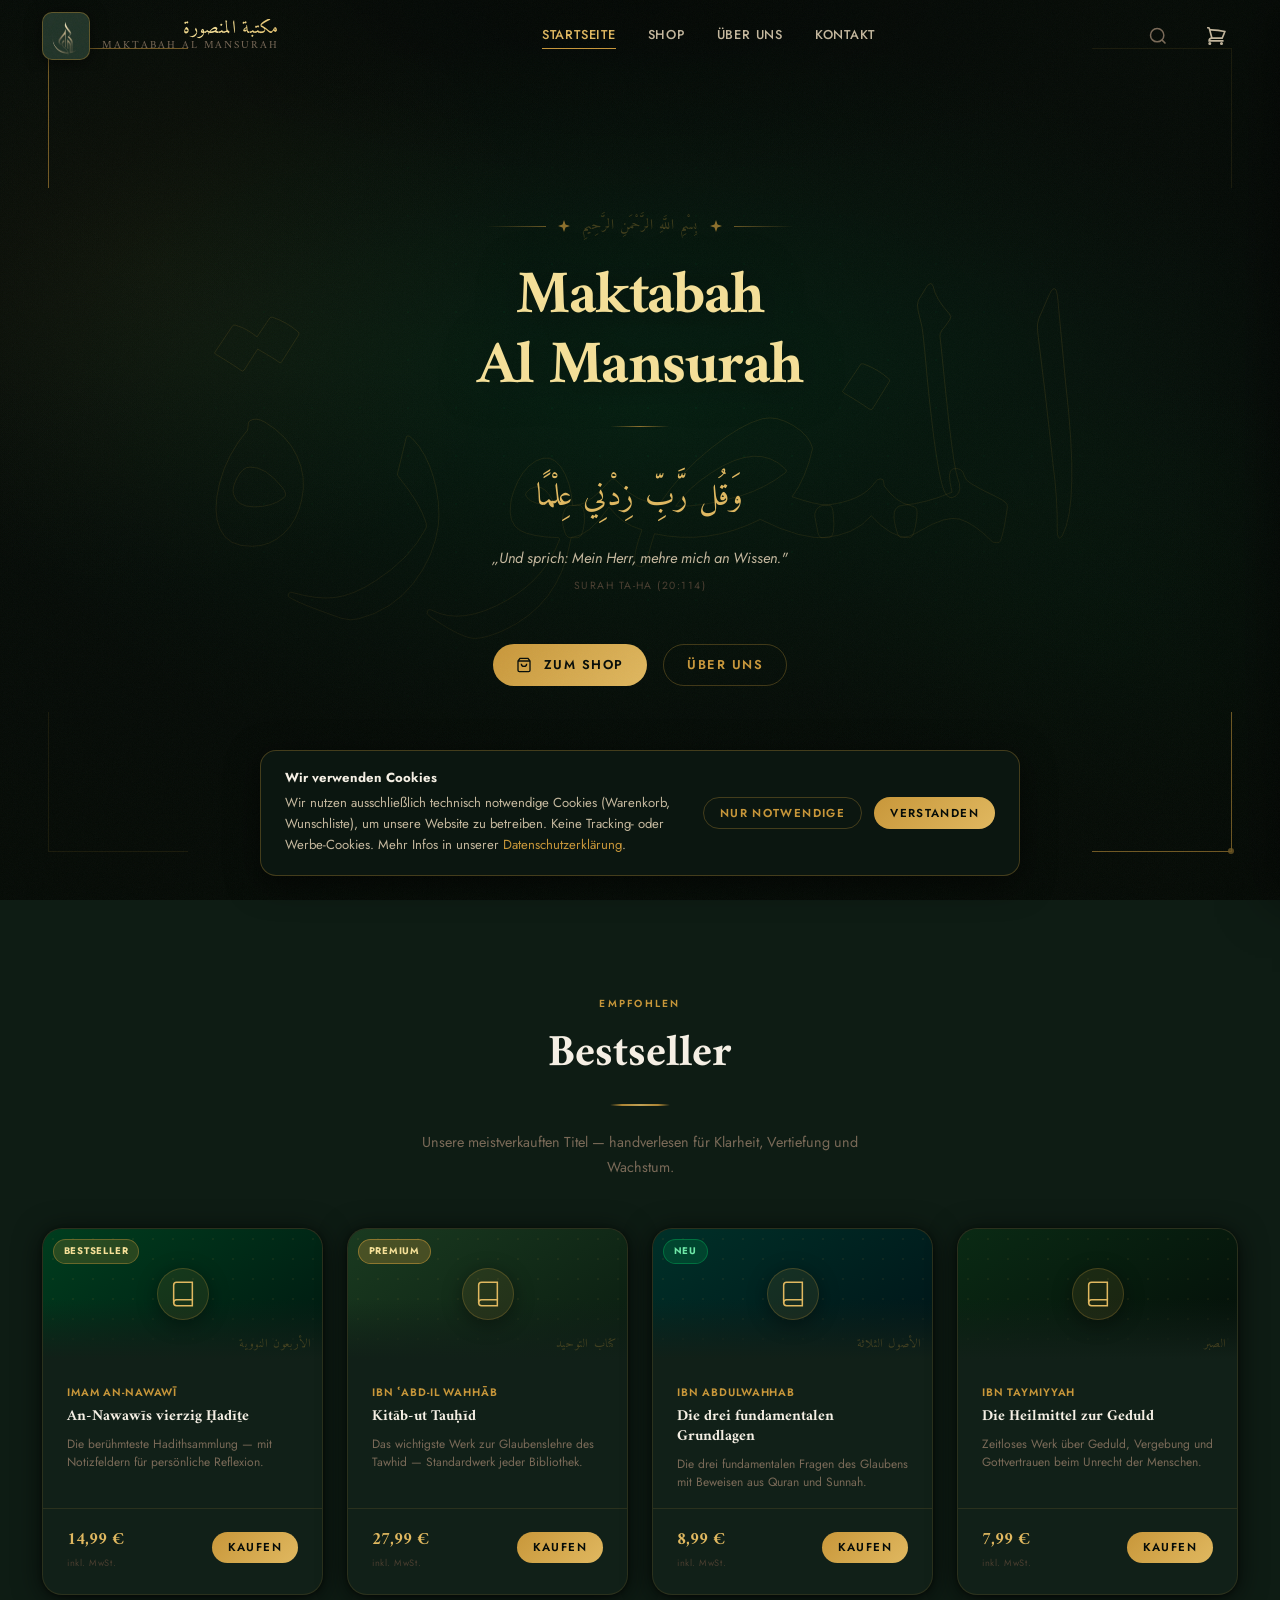
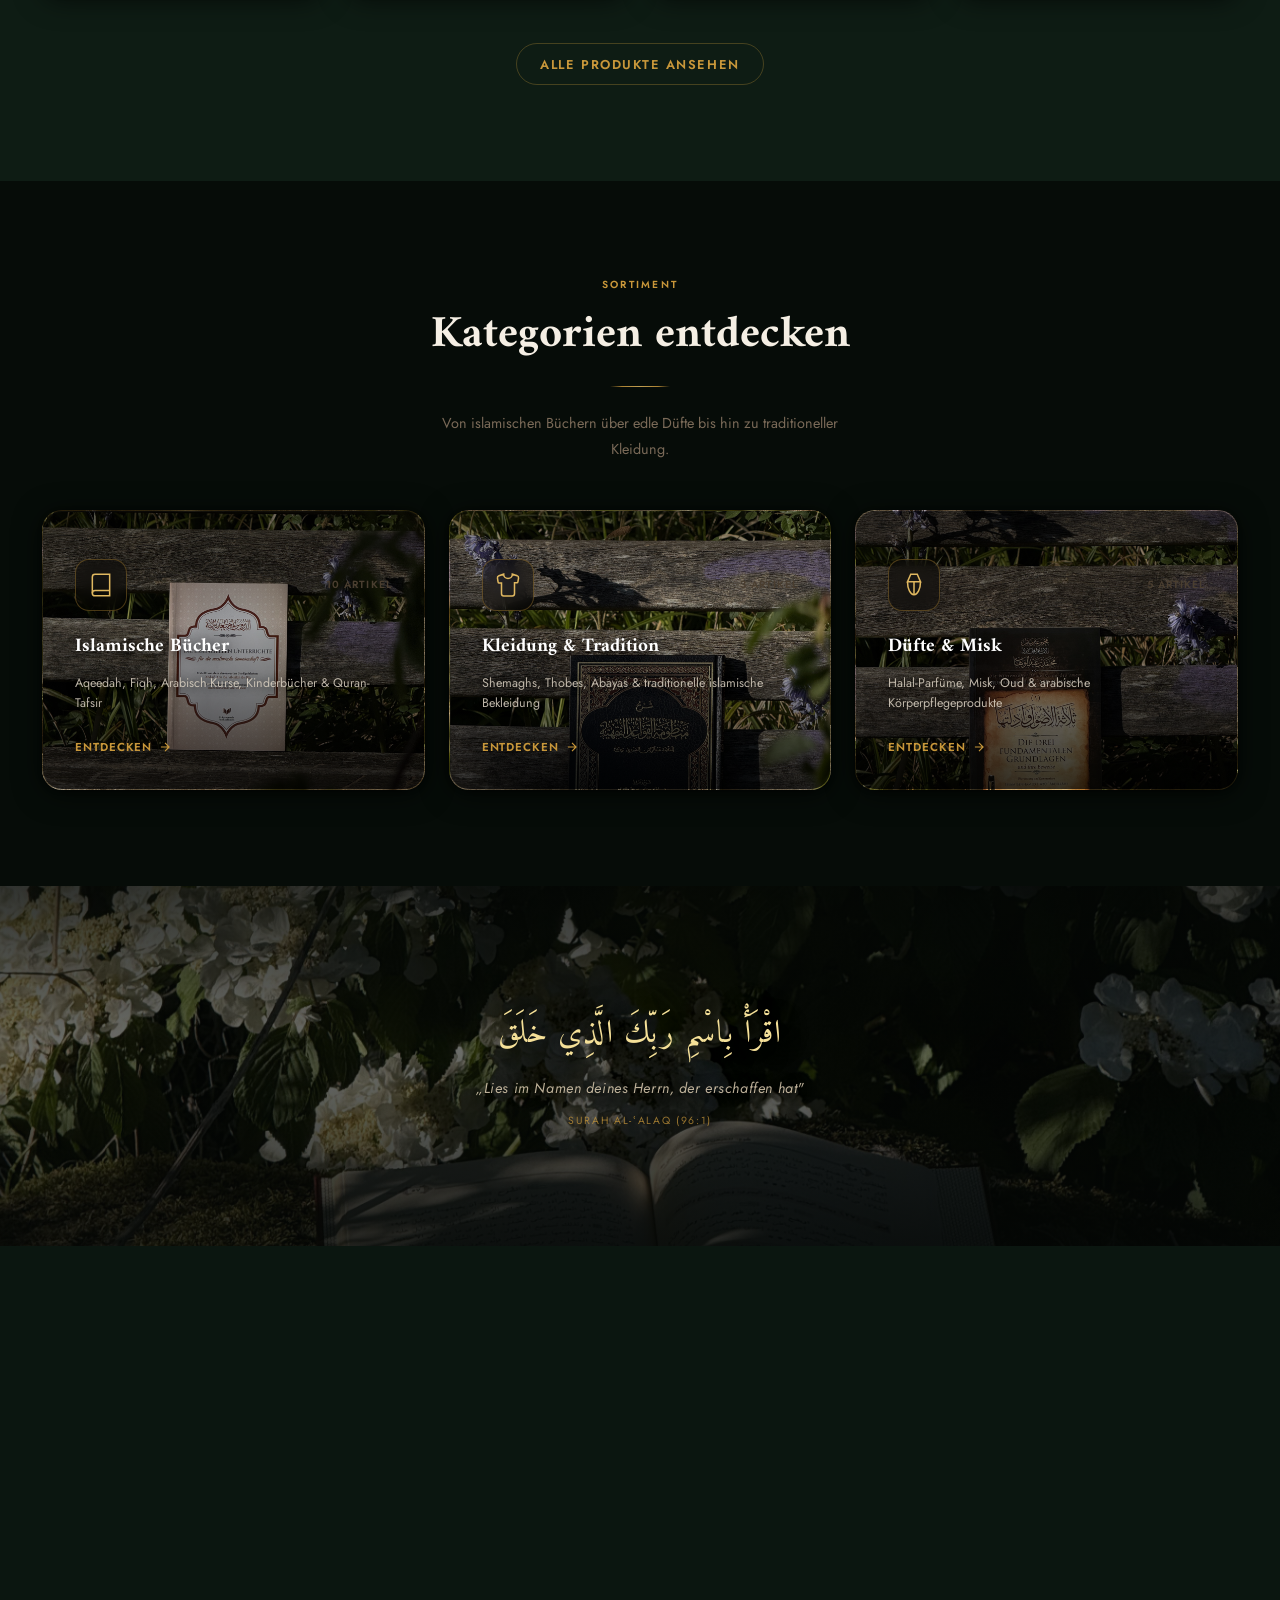
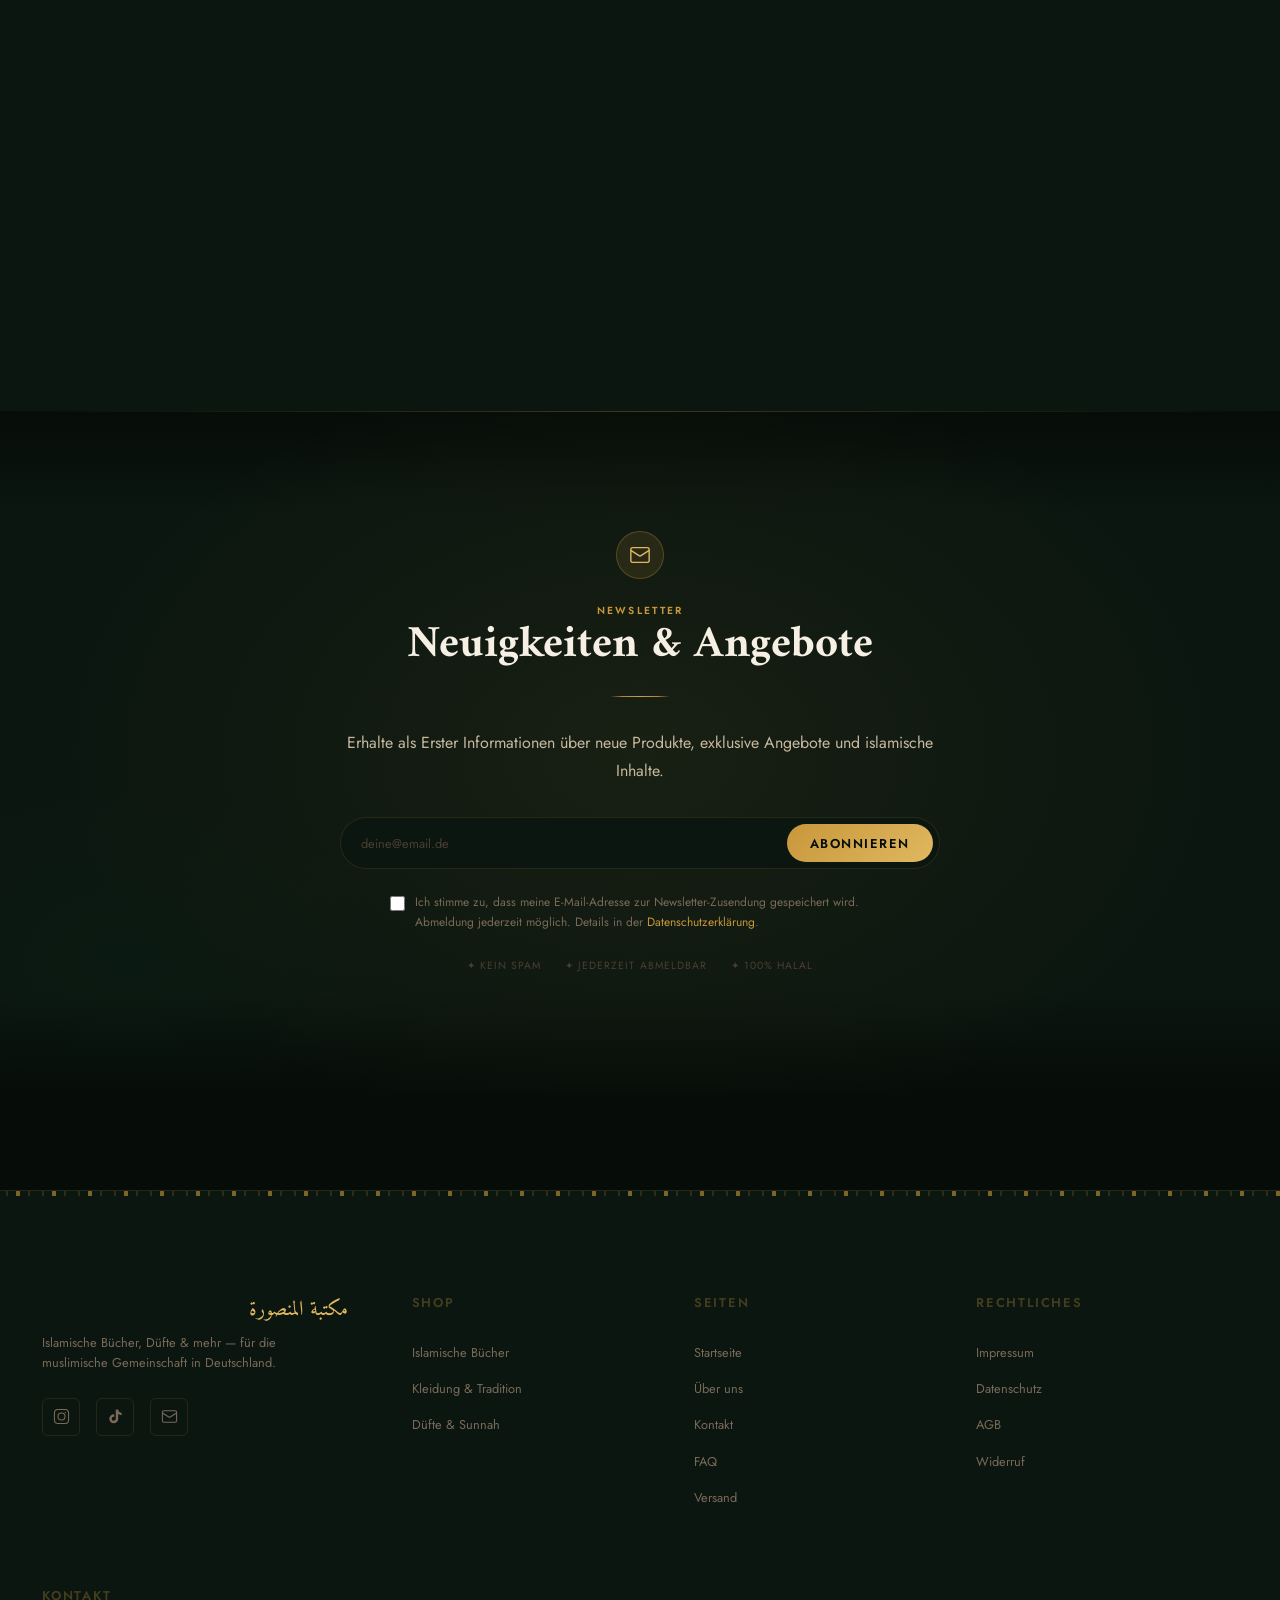
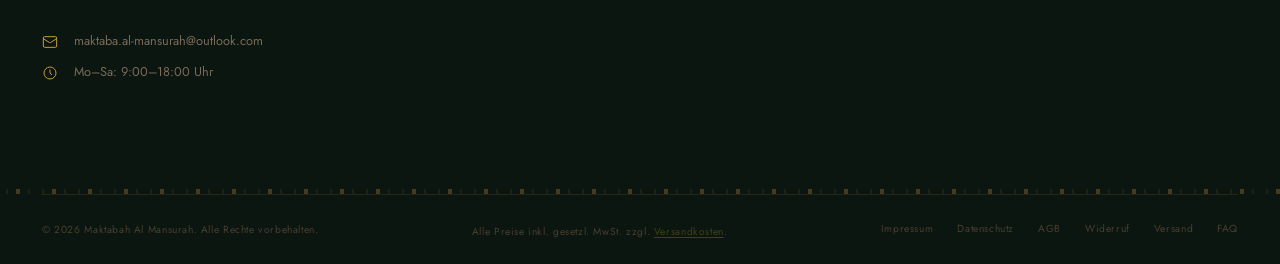
==== commit 0f38360d: "fix: favicon -> MAM.logo.png, Jahreszahl 2026, mobile layout fixes - Favicon: SVG-Sternchen ersetzt " ====
--- a/index.html
+++ b/index.html
@@ -23,7 +23,8 @@
   <meta name="twitter:description" content="Islamische Bücher, Parfüm, Miswak, Abayas und mehr. Ihr islamischer Online-Shop in Deutschland.">
   <meta name="twitter:image"       content="https://maktabah-al-mansurah.vercel.app/og-image.jpg">
 
-  <link rel="icon" type="image/svg+xml" href="data:image/svg+xml,<svg xmlns='http://www.w3.org/2000/svg' viewBox='0 0 32 32'><rect width='32' height='32' fill='%230B0F14'/><polygon points='16,3 17.6,11.4 24.5,7.5 20.6,14.4 29,16 20.6,17.6 24.5,24.5 17.6,20.6 16,29 14.4,20.6 7.5,24.5 11.4,17.6 3,16 11.4,14.4 7.5,7.5 14.4,11.4' fill='none' stroke='%23C8973A' stroke-width='0.8'/></svg>">
+  <link rel="icon" type="image/png" href="MAM.logo.png">
+  <link rel="apple-touch-icon" href="MAM.logo.png">
 
   <!-- ═══════════════════════════════════════════
        Schema.org — BookStore Structured Data
@@ -966,7 +967,7 @@
         <!-- Photo overlay is handled by .about-teaser__panel::after in CSS -->
         <div class="about-panel-badge" aria-hidden="true">
           <span class="about-panel-badge__ar">مكتبة المنصورة</span>
-          <span class="about-panel-badge__de">Seit 2024</span>
+          <span class="about-panel-badge__de">Seit 2026</span>
         </div>
       </div>
 
--- a/assets/css/components.css
+++ b/assets/css/components.css
@@ -2821,6 +2821,86 @@
 }
 .footer-legal-vat a:hover { color: var(--clr-gold); }
 
+/* ════════════════════════════════════════════════
+   MOBILE FIXES — Homepage-Optimierungen
+   ════════════════════════════════════════════════ */
+
+/* ── Footer: Brand-Bereich auf Mobile zentrieren ──
+   direction:rtl drückt den arabischen Namen auf 1-Spalten-Layout
+   nach rechts — Tagline blieb links → sah kaputt aus */
+@media (max-width: 540px) {
+  .footer-brand {
+    text-align: center;
+  }
+  .footer-brand__name {
+    /* Arabisch zentriert statt rechts-aligned */
+    direction: rtl;
+    display: block;
+    text-align: center;
+  }
+  .footer-brand__tagline {
+    max-width: 100%;
+    text-align: center;
+  }
+  .footer-social {
+    justify-content: center;
+  }
+  /* Footer-Navigation: weniger vertikaler Abstand auf Mobile */
+  .footer-nav-list li {
+    margin-bottom: 6px;
+  }
+  .footer-col-title {
+    margin-bottom: var(--sp-2);
+  }
+  /* Footer-Spalten auf Mobile enger zusammen */
+  .footer-main {
+    padding-block: var(--sp-5);
+    gap: var(--sp-4);
+  }
+}
+
+/* ── Bestseller: 1-Spalte auf sehr kleinen Screens ──
+   Bei ≤ 480px ist 2×2 zu gedrängt für lesbare Produktkarten */
+@media (max-width: 480px) {
+  .hp-product-grid {
+    grid-template-columns: 1fr;
+    gap: var(--sp-3);
+  }
+  .hp-product-card__visual {
+    height: 120px;
+  }
+  /* Vollbreite-Button statt verkleinertem "+" */
+  .btn-label-full { display: inline !important; }
+  .btn-label-short { display: none !important; }
+  .hp-product-card__footer {
+    padding: var(--sp-2) var(--sp-3);
+  }
+}
+
+/* ── Allgemeines Seiten-Padding auf Mobile ──
+   Mehr horizontalen Atem in Sections und Container */
+@media (max-width: 480px) {
+  .section {
+    padding-block: var(--sp-5);
+  }
+  .section--sm {
+    padding-block: var(--sp-4);
+  }
+  /* Newsletter: weniger seitliches Padding */
+  .newsletter-inner {
+    padding-inline: var(--sp-3);
+  }
+}
+
+/* ── Footer-Legal-Links: auf Mobile umbrechen ── */
+@media (max-width: 480px) {
+  .footer-legal-links {
+    flex-wrap: wrap;
+    justify-content: center;
+    gap: var(--sp-2);
+  }
+}
+
 /* ────────────────────────────────────────────────
    MOBILE SIDEBAR SLIDE-IN
    ──────────────────────────────────────────────── */
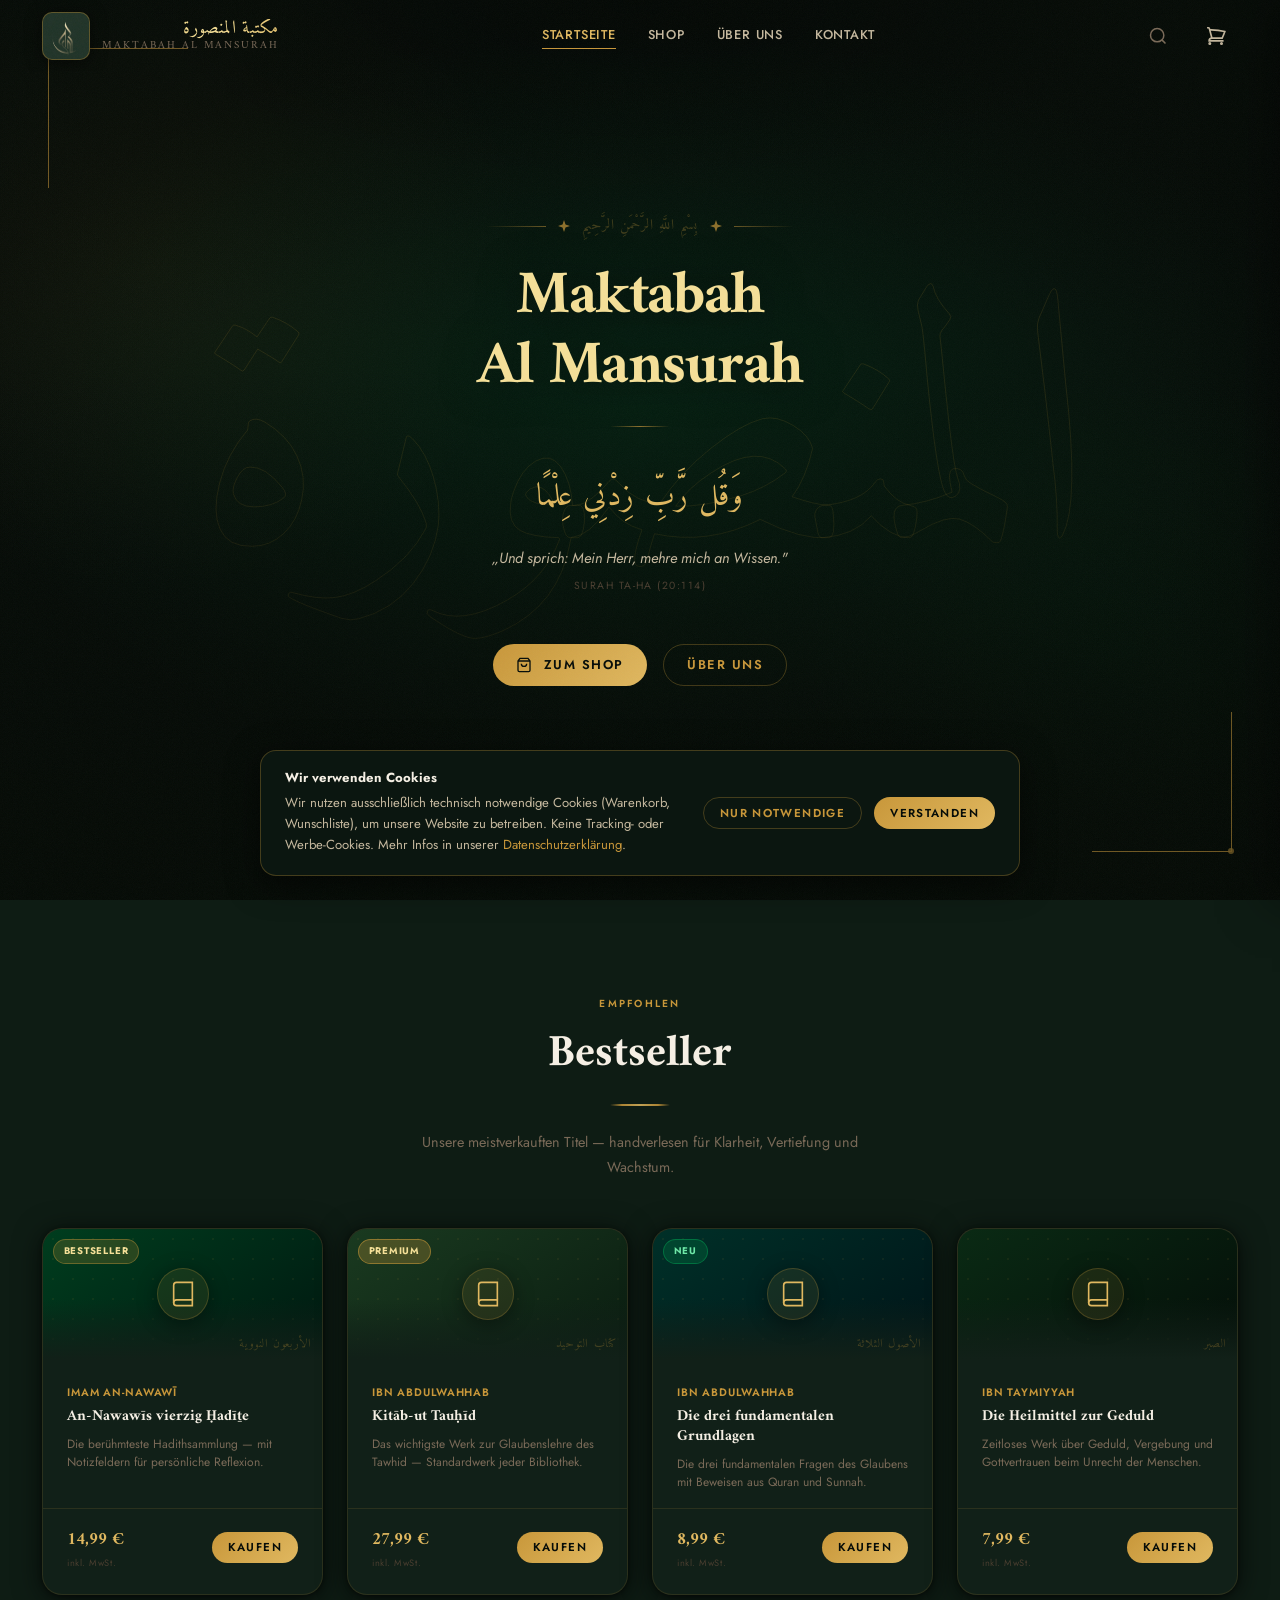
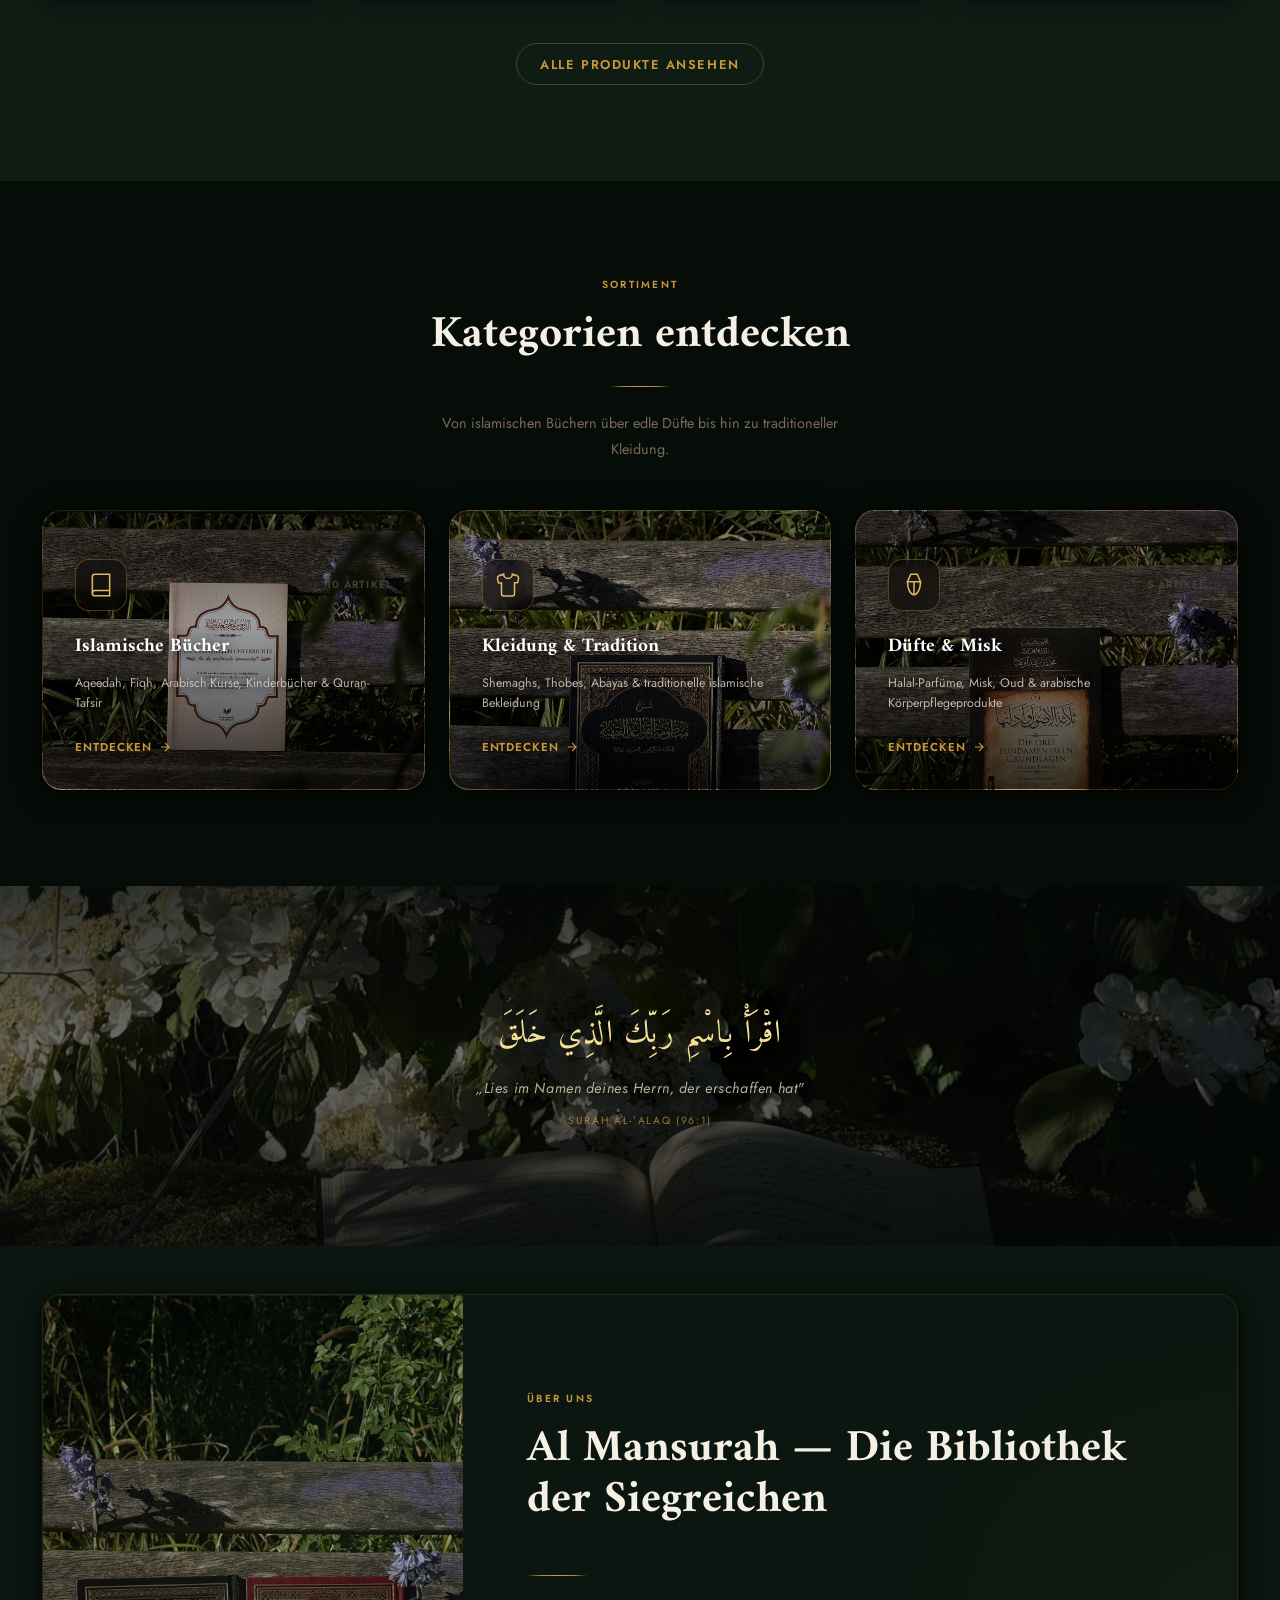
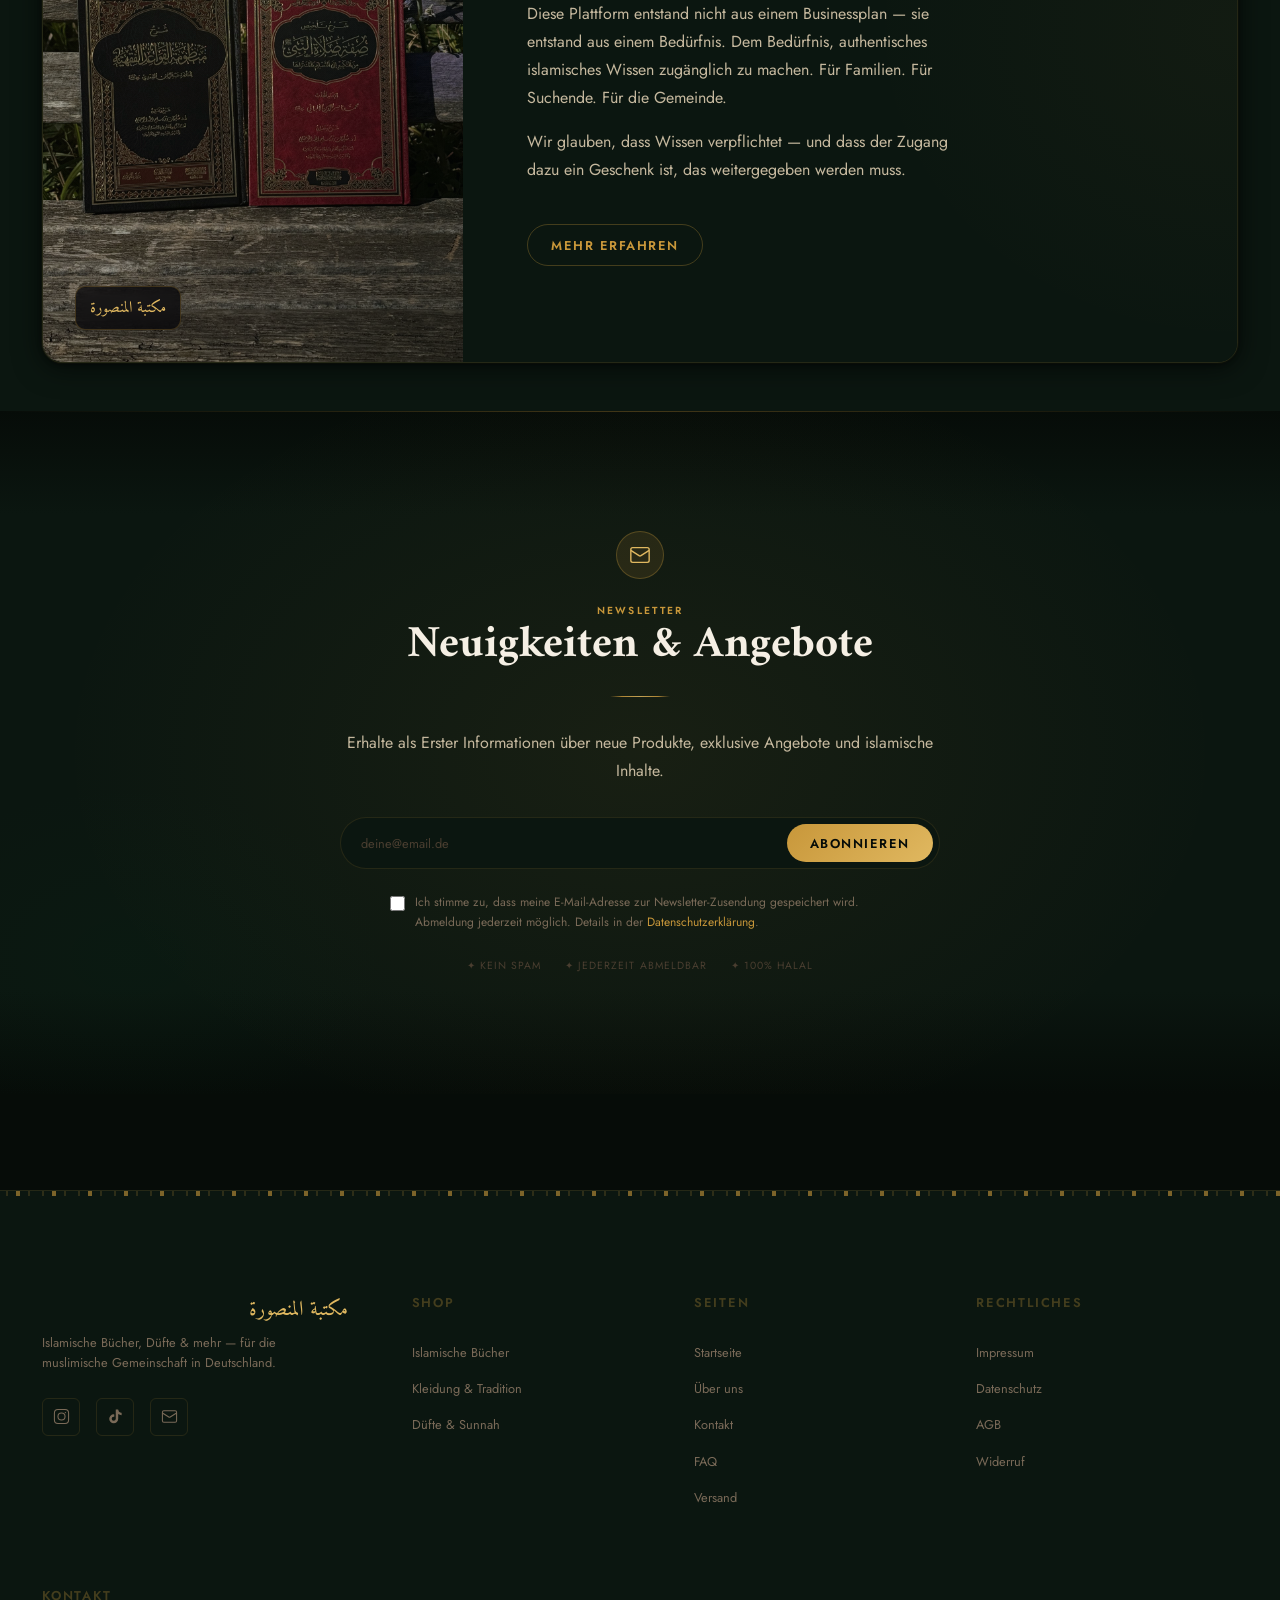
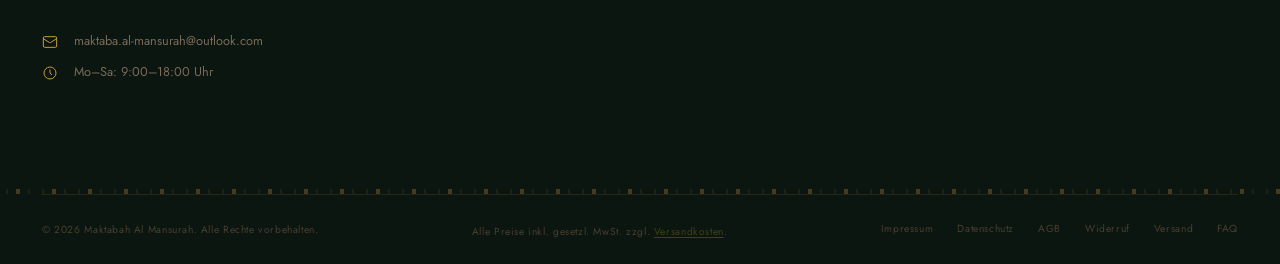
==== commit 6854d807: "refactor: 10-point homepage cleanup — CSS/JS extraction, a11y, lazy-bg, SEO Point 1: Extract 6 inlin" ====
--- a/index.html
+++ b/index.html
@@ -55,11 +55,15 @@
   }
   </script>
 
+  <link rel="preload" href="assets/css/base.css" as="style">
+  <link rel="preload" href="assets/css/layout.css" as="style">
+  <link rel="preload" href="MAM.logo.png" as="image" fetchpriority="high">
   <link rel="stylesheet" href="assets/css/base.css">
   <link rel="stylesheet" href="assets/css/animations.css">
   <link rel="stylesheet" href="assets/css/patterns.css">
   <link rel="stylesheet" href="assets/css/layout.css">
   <link rel="stylesheet" href="assets/css/components.css">
+  <link rel="stylesheet" href="assets/css/homepage.css">
 </head>
 <body>
 
@@ -89,6 +93,24 @@
     <!-- Pfeil-Icon (verwendet in Kategorie-CTAs) -->
     <symbol id="icon-arrow-right" viewBox="0 0 24 24" fill="none" stroke="currentColor" stroke-width="2">
       <path d="M5 12h14M12 5l7 7-7 7"/>
+    </symbol>
+    <!-- Schließen-Icon (Mobile-Nav, Warenkorb) -->
+    <symbol id="icon-x" viewBox="0 0 24 24" fill="none" stroke="currentColor" stroke-width="2">
+      <path d="M6 18 18 6M6 6l12 12"/>
+    </symbol>
+    <!-- Chevron-Down (Hero-Scroll-Indikator) -->
+    <symbol id="icon-chevron-down" viewBox="0 0 24 24" fill="none" stroke="currentColor" stroke-width="2">
+      <path d="m19 9-7 7-7-7"/>
+    </symbol>
+    <!-- Kleidung-Icon (Kategoriekarte Kleidung) -->
+    <symbol id="icon-tshirt" viewBox="0 0 24 24" fill="none" stroke="currentColor" stroke-width="1.4">
+      <path d="M20.38 3.46 16 2a4 4 0 0 1-8 0L3.62 3.46a2 2 0 0 0-1.34 2.23l.58 3.57a1 1 0 0 0 .99.84H6v10c0 1.1.9 2 2 2h8a2 2 0 0 0 2-2V10h2.15a1 1 0 0 0 .99-.84l.58-3.57a2 2 0 0 0-1.34-2.23z"/>
+    </symbol>
+    <!-- Parfüm-Icon (Kategoriekarte Düfte) -->
+    <symbol id="icon-perfume" viewBox="0 0 24 24" fill="none" stroke="currentColor" stroke-width="1.4">
+      <path d="M9 2h6l3 7H6L9 2z"/>
+      <path d="M6 9c0 6.627 2.686 12 6 12s6-5.373 6-12"/>
+      <line x1="12" y1="9" x2="12" y2="21"/>
     </symbol>
   </defs>
 </svg>
@@ -145,7 +167,7 @@
       <span class="brand-arabic" style="font-size:1rem;color:var(--clr-gold-light);">مكتبة المنصورة</span>
     </a>
     <button class="mobile-nav__close" id="mobileNavClose" aria-label="Menü schließen">
-      <svg viewBox="0 0 24 24" fill="none" stroke="currentColor" stroke-width="2"><path d="M6 18 18 6M6 6l12 12"/></svg>
+      <svg viewBox="0 0 24 24" aria-hidden="true"><use href="#icon-x"/></svg>
     </button>
   </div>
   <div class="mobile-nav__links">
@@ -164,7 +186,7 @@
 <aside class="cart-drawer" id="cartDrawer" aria-label="Warenkorb" aria-hidden="true">
   <div class="cart-drawer__header">
     <h2 class="cart-drawer__title">Warenkorb</h2>
-    <button class="cart-drawer__close" id="cartClose" aria-label="Warenkorb schließen"><svg viewBox="0 0 24 24" fill="none" stroke="currentColor" stroke-width="2"><path d="M6 18 18 6M6 6l12 12"/></svg></button>
+    <button class="cart-drawer__close" id="cartClose" aria-label="Warenkorb schließen"><svg viewBox="0 0 24 24" aria-hidden="true"><use href="#icon-x"/></svg></button>
   </div>
   <div class="cart-drawer__items">
     <!-- Leer-Zustand: wird per JS ausgeblendet sobald Items vorhanden sind -->
@@ -187,7 +209,7 @@
      HERO
 ════════════════════════════════════════════════ -->
 <main id="main-content">
-<section class="hero" aria-label="Willkommen">
+<section class="hero hero--minimal" aria-label="Willkommen">
 
   <div class="hero-ambient" aria-hidden="true"></div>
   <div class="hero-grid" aria-hidden="true"></div>
@@ -222,9 +244,7 @@
       <span class="hero-ornament-line"></span>
     </div>
 
-    <h1 class="hero-title" style="color:var(--clr-gold-pale);">
-      Maktabah<br>Al Mansurah
-    </h1>
+    <h1 class="hero-title" style="color:var(--clr-gold-pale);"><span style="display:block">Maktabah</span><span style="display:block">Al Mansurah</span></h1>
 
     <span class="hero-gold-line" aria-hidden="true"></span>
 
@@ -249,86 +269,13 @@
   <a href="#bestseller"
      class="hero-scroll-indicator hero-scroll"
      id="heroScrollBtn"
-     aria-label="Zur Bestseller-Sektion scrollen"
-     role="button"
-     tabindex="0">
-    <svg viewBox="0 0 24 24" fill="none" stroke="currentColor" stroke-width="2" aria-hidden="true">
-      <path d="m19 9-7 7-7-7"/>
-    </svg>
+     aria-label="Zur Bestseller-Sektion scrollen">
+    <svg viewBox="0 0 24 24" aria-hidden="true"><use href="#icon-chevron-down"/></svg>
     <span>Entdecken</span>
   </a>
 
 </section>
 
-<style>
-.hero-title {
-  letter-spacing: -0.025em;
-  transition: text-shadow 0.5s cubic-bezier(.25,.8,.25,1);
-  text-shadow: 0 2px 40px rgba(0,0,0,0.5);
-}
-.hero-title:hover {
-  text-shadow: 0 0 28px rgba(200,151,58,0.5), 0 0 70px rgba(200,151,58,0.18), 0 0 120px rgba(200,151,58,0.08);
-  cursor: default;
-}
-
-/* Ornament row */
-.hero-ornament-row {
-  display: flex;
-  align-items: center;
-  justify-content: center;
-  gap: 12px;
-  margin-bottom: var(--sp-3);
-}
-.hero-ornament-line {
-  display: block;
-  height: 1px;
-  width: 60px;
-  background: linear-gradient(90deg, transparent, rgba(200,151,58,0.5));
-}
-.hero-ornament-row .hero-ornament-line:last-of-type {
-  background: linear-gradient(270deg, transparent, rgba(200,151,58,0.5));
-}
-.hero-ornament-arabic {
-  font-family: var(--font-arabic);
-  font-size: 0.9rem;
-  color: var(--clr-gold-muted);
-  direction: rtl;
-  letter-spacing: 0.06em;
-  white-space: nowrap;
-}
-
-/* Verse block — no border, clean */
-.hero-verse-block {
-  text-align: center;
-  margin: 0 auto;
-  max-width: 520px;
-  padding: var(--sp-2) var(--sp-4);
-}
-.hero-verse-ar {
-  font-family: var(--font-arabic);
-  font-size: clamp(1.4rem, 3.2vw, 2rem);
-  color: var(--clr-gold-light);
-  direction: rtl;
-  margin: 0 0 0.55em;
-  line-height: 1.9;
-  letter-spacing: 0.02em;
-}
-.hero-verse-de {
-  font-size: clamp(0.8rem, 1.5vw, 0.92rem);
-  color: var(--clr-text-mid);
-  font-style: italic;
-  margin: 0 0 0.45em;
-  line-height: 1.7;
-}
-.hero-verse-src {
-  font-size: 0.65rem;
-  color: var(--clr-text-faint);
-  letter-spacing: 0.14em;
-  text-transform: uppercase;
-  margin: 0;
-}
-
-</style>
 
 <!-- ═══════════════════════════════════════════
      BESTSELLER
@@ -347,7 +294,7 @@
         <div class="hp-product-card__visual hp-visual--emerald">
           <span class="hp-product-card__badge hp-badge--bestseller">Bestseller</span>
           <div class="hp-visual__icon">
-            <svg width="28" height="28" viewBox="0 0 24 24" fill="none" stroke="currentColor" stroke-width="1.3"><path d="M4 19.5A2.5 2.5 0 0 1 6.5 17H20"/><path d="M6.5 2H20v20H6.5A2.5 2.5 0 0 1 4 19.5v-15A2.5 2.5 0 0 1 6.5 2z"/></svg>
+            <svg width="28" height="28" aria-hidden="true"><use href="#icon-book"/></svg>
           </div>
           <span class="hp-visual__arabic" aria-hidden="true">الأربعون النووية</span>
         </div>
@@ -369,12 +316,12 @@
         <div class="hp-product-card__visual hp-visual--gold">
           <span class="hp-product-card__badge hp-badge--premium">Premium</span>
           <div class="hp-visual__icon">
-            <svg width="28" height="28" viewBox="0 0 24 24" fill="none" stroke="currentColor" stroke-width="1.3"><path d="M4 19.5A2.5 2.5 0 0 1 6.5 17H20"/><path d="M6.5 2H20v20H6.5A2.5 2.5 0 0 1 4 19.5v-15A2.5 2.5 0 0 1 6.5 2z"/></svg>
+            <svg width="28" height="28" aria-hidden="true"><use href="#icon-book"/></svg>
           </div>
           <span class="hp-visual__arabic" aria-hidden="true">كتاب التوحيد</span>
         </div>
         <div class="hp-product-card__body">
-          <p class="hp-product-card__subtitle">Ibn ʿAbd-il Wahhāb</p>
+          <p class="hp-product-card__subtitle">Ibn Abdulwahhab</p>
           <h3 class="hp-product-card__name">Kitāb-ut Tauḥīd</h3>
           <p class="hp-product-card__desc">Das wichtigste Werk zur Glaubenslehre des Tawhid — Standardwerk jeder Bibliothek.</p>
         </div>
@@ -391,7 +338,7 @@
         <div class="hp-product-card__visual hp-visual--teal">
           <span class="hp-product-card__badge hp-badge--neu">Neu</span>
           <div class="hp-visual__icon">
-            <svg width="28" height="28" viewBox="0 0 24 24" fill="none" stroke="currentColor" stroke-width="1.3"><path d="M4 19.5A2.5 2.5 0 0 1 6.5 17H20"/><path d="M6.5 2H20v20H6.5A2.5 2.5 0 0 1 4 19.5v-15A2.5 2.5 0 0 1 6.5 2z"/></svg>
+            <svg width="28" height="28" aria-hidden="true"><use href="#icon-book"/></svg>
           </div>
           <span class="hp-visual__arabic" aria-hidden="true">الأصول الثلاثة</span>
         </div>
@@ -412,7 +359,7 @@
       <div class="hp-product-card" data-reveal-delay="4">
         <div class="hp-product-card__visual hp-visual--sienna">
           <div class="hp-visual__icon">
-            <svg width="28" height="28" viewBox="0 0 24 24" fill="none" stroke="currentColor" stroke-width="1.3"><path d="M4 19.5A2.5 2.5 0 0 1 6.5 17H20"/><path d="M6.5 2H20v20H6.5A2.5 2.5 0 0 1 4 19.5v-15A2.5 2.5 0 0 1 6.5 2z"/></svg>
+            <svg width="28" height="28" aria-hidden="true"><use href="#icon-book"/></svg>
           </div>
           <span class="hp-visual__arabic" aria-hidden="true">الصبر</span>
         </div>
@@ -437,239 +384,8 @@
   </div>
 </section>
 
-<style>
-/* ── Homepage Product Grid ── */
-.hp-product-grid {
-  display: grid;
-  grid-template-columns: repeat(4, 1fr);
-  gap: var(--sp-3);
-  margin-top: var(--sp-5);
-}
-.hp-product-grid--2 {
-  grid-template-columns: repeat(2, 1fr);
-  max-width: 720px;
-  margin-left: auto;
-  margin-right: auto;
-}
-@media (max-width: 900px) {
-  .hp-product-grid { grid-template-columns: repeat(2, 1fr); }
-}
-@media (max-width: 500px) {
-  .hp-product-grid { grid-template-columns: repeat(2, 1fr); gap: 10px; }
-}
-@media (max-width: 680px) { .hp-product-grid--2 { grid-template-columns: 1fr; } }
-
-.btn-label-short { display: none; }
-@media (max-width: 900px) {
-  .btn-label-full { display: none; }
-  .btn-label-short { display: inline; }
-}
-
-/* ── Card base ── */
-.hp-product-card {
-  position: relative;
-  display: flex;
-  flex-direction: column;
-  background: var(--clr-ink-light);
-  border: 1px solid var(--border-subtle);
-  border-radius: var(--radius-xl);
-  overflow: hidden;
-  gap: 0;
-  transition: border-color .28s var(--ease-out),
-              transform .28s var(--ease-out),
-              box-shadow .28s var(--ease-out);
-  min-width: 0;
-  cursor: default;
-  box-shadow: var(--shadow-card);
-}
-.hp-product-card:hover {
-  border-color: var(--clr-gold-muted);
-  transform: translateY(-5px);
-  box-shadow: var(--shadow-glow), var(--shadow-lg), 0 0 0 1px rgba(200,151,58,0.12);
-}
-
-/* ── Visual zone at top ── */
-.hp-product-card__visual {
-  position: relative;
-  height: 130px;
-  display: flex;
-  align-items: center;
-  justify-content: center;
-  overflow: hidden;
-  flex-shrink: 0;
-}
-.hp-visual--emerald { background: linear-gradient(145deg, #003D1E 0%, #001810 100%); }
-.hp-visual--gold    { background: linear-gradient(145deg, #1A3A20 0%, #0A1C10 100%); }
-.hp-visual--teal    { background: linear-gradient(145deg, #003028 0%, #001418 100%); }
-.hp-visual--sienna  { background: linear-gradient(145deg, #0A2A14 0%, #040E08 100%); }
-
-/* Subtle dot pattern in visual zone */
-.hp-product-card__visual::before {
-  content: '';
-  position: absolute;
-  inset: 0;
-  background-image: radial-gradient(circle, rgba(200,151,58,0.12) 1px, transparent 1px);
-  background-size: 20px 20px;
-  opacity: 0.6;
-}
-/* Bottom fade into card */
-.hp-product-card__visual::after {
-  content: '';
-  position: absolute;
-  bottom: 0; left: 0; right: 0;
-  height: 60px;
-  background: linear-gradient(to bottom, transparent, var(--clr-ink-light));
-  pointer-events: none;
-}
-
-/* Arabic watermark in visual */
-.hp-visual__arabic {
-  position: absolute;
-  bottom: 8px;
-  right: 10px;
-  font-family: var(--font-arabic);
-  font-size: 0.75rem;
-  color: rgba(200,151,58,0.28);
-  direction: rtl;
-  z-index: 1;
-  letter-spacing: 0.05em;
-  pointer-events: none;
-  line-height: 1;
-}
-
-/* Icon in visual zone */
-.hp-visual__icon {
-  width: 52px; height: 52px;
-  border-radius: 50%;
-  background: rgba(200,151,58,0.1);
-  border: 1px solid rgba(200,151,58,0.25);
-  display: flex;
-  align-items: center;
-  justify-content: center;
-  color: var(--clr-gold-light);
-  position: relative;
-  z-index: 2;
-  transition: transform .28s var(--ease-out), background .28s ease;
-  box-shadow: 0 4px 20px rgba(0,0,0,0.4);
-}
-.hp-product-card:hover .hp-visual__icon {
-  transform: scale(1.08);
-  background: rgba(200,151,58,0.18);
-}
-
-/* ── Badge ── */
-.hp-product-card__badge {
-  position: absolute;
-  top: 10px;
-  left: 10px;
-  font-size: .6rem;
-  font-weight: 700;
-  letter-spacing: .08em;
-  text-transform: uppercase;
-  padding: .22rem .6rem;
-  border-radius: 99px;
-  z-index: 3;
-  backdrop-filter: blur(6px);
-  -webkit-backdrop-filter: blur(6px);
-}
-.hp-badge--bestseller { background: rgba(200,151,58,0.2); color: var(--clr-gold-pale); border: 1px solid rgba(200,151,58,0.4); }
-.hp-badge--premium    { background: rgba(200,151,58,0.28); color: var(--clr-gold-pale); border: 1px solid rgba(200,151,58,0.55); }
-.hp-badge--neu        { background: rgba(0,180,90,0.18); color: #6ee8a8; border: 1px solid rgba(0,180,90,0.4); }
-
-/* ── Body ── */
-.hp-product-card__body {
-  flex: 1;
-  min-width: 0;
-  padding: var(--sp-3) var(--sp-3) var(--sp-2);
-}
-.hp-product-card__subtitle {
-  font-size: .68rem;
-  color: var(--clr-gold);
-  margin: 0 0 .3rem;
-  text-transform: uppercase;
-  letter-spacing: .08em;
-  white-space: nowrap;
-  overflow: hidden;
-  text-overflow: ellipsis;
-  font-weight: 600;
-}
-.hp-product-card__name {
-  font-family: var(--font-display);
-  font-size: 0.95rem;
-  color: var(--clr-text-primary);
-  margin: 0 0 var(--sp-1);
-  line-height: 1.3;
-  transition: color .2s;
-}
-.hp-product-card:hover .hp-product-card__name { color: var(--clr-gold-pale); }
-.hp-product-card__desc {
-  font-size: .75rem;
-  color: var(--clr-text-muted);
-  line-height: 1.55;
-  margin: 0;
-  display: -webkit-box;
-  -webkit-line-clamp: 2;
-  -webkit-box-orient: vertical;
-  overflow: hidden;
-}
-
-/* ── Footer ── */
-.hp-product-card__footer {
-  display: flex;
-  align-items: center;
-  justify-content: space-between;
-  gap: var(--sp-1);
-  padding: var(--sp-2) var(--sp-3) var(--sp-3);
-  border-top: 1px solid var(--border-subtle);
-}
-.hp-product-card__price {
-  font-size: 1.1rem;
-  font-weight: 700;
-  color: var(--clr-gold-light);
-  white-space: nowrap;
-  font-family: var(--font-display);
-}
-.btn-sm { padding: .45rem 1rem; font-size: .72rem; }
-
-/* Mobile refinements */
-@media (max-width: 500px) {
-  .hp-product-card__visual { height: 100px; }
-  .hp-visual__icon { width: 42px; height: 42px; }
-  .hp-product-card__body { padding: var(--sp-2); }
-  .hp-product-card__footer { padding: var(--sp-1) var(--sp-2) var(--sp-2); }
-  .hp-product-card__name { font-size: 0.82rem; }
-  .hp-product-card__price { font-size: 0.95rem; }
-}
-</style>
-
-<script>
-(function() {
-  document.querySelectorAll('.hp-add-btn').forEach(function(btn) {
-    btn.addEventListener('click', function() {
-      var id = parseInt(btn.dataset.productId);
-      if (!window.PRODUCTS) return;
-      var p = window.PRODUCTS.find(function(x) { return x.id === id; });
-      if (!p) return;
-      var key = 'mam_cart_v2';
-      var cart = [];
-      try { cart = JSON.parse(localStorage.getItem(key) || '[]'); } catch(e) {}
-      var existing = cart.find(function(x) { return x.id === id; });
-      if (existing) { existing.qty++; } else { cart.push({ id: p.id, name: p.name, subtitle: p.subtitle, price: p.price, qty: 1, mainCat: p.mainCat }); }
-      localStorage.setItem(key, JSON.stringify(cart));
-      if (typeof window.updateCartUI === 'function') window.updateCartUI();
-      /* Toast + Badge-Puls über Custom Event auslösen */
-      document.dispatchEvent(new CustomEvent('mam:cart-updated'));
-      /* Kurzen Loading-State zeigen */
-      btn.classList.add('is-loading');
-      btn.disabled = true;
-      setTimeout(function() {
-        btn.classList.remove('is-loading');
-        btn.disabled = false;
-      }, 900);
-    });
-  });
-})();
-</script>
+
+
 
 <!-- ═══════════════════════════════════════════
      KATEGORIEN ENTDECKEN
@@ -684,12 +400,12 @@
     </div>
     <div class="cat-grid" data-reveal>
 
-      <a href="shop.html?cat=buecher" class="cat-card cat-card--books" style="background-image:url('bilder/IMG_IB.jpg');background-size:cover;background-position:center;">
+      <a href="shop.html?cat=buecher" class="cat-card cat-card--books" data-bg="url('bilder/IMG_IB.jpg')">
         <div class="cat-card__overlay" aria-hidden="true"></div>
         <div class="cat-card__glow" aria-hidden="true"></div>
         <div class="cat-card__top">
           <div class="cat-card__icon">
-            <svg width="26" height="26" viewBox="0 0 24 24" fill="none" stroke="currentColor" stroke-width="1.4"><path d="M4 19.5A2.5 2.5 0 0 1 6.5 17H20"/><path d="M6.5 2H20v20H6.5A2.5 2.5 0 0 1 4 19.5v-15A2.5 2.5 0 0 1 6.5 2z"/></svg>
+            <svg width="26" height="26" aria-hidden="true"><use href="#icon-book"/></svg>
           </div>
           <span class="cat-card__count" data-count-category="buecher">14 Artikel</span>
         </div>
@@ -697,16 +413,16 @@
         <p class="cat-card__desc">Aqeedah, Fiqh, Arabisch-Kurse, Kinderbücher & Quran-Tafsir</p>
         <span class="cat-card__cta">
           Entdecken
-          <svg width="14" height="14" viewBox="0 0 24 24" fill="none" stroke="currentColor" stroke-width="2"><path d="M5 12h14M12 5l7 7-7 7"/></svg>
+          <svg width="14" height="14" aria-hidden="true"><use href="#icon-arrow-right"/></svg>
         </span>
       </a>
 
-      <a href="shop.html?cat=kleidung" class="cat-card cat-card--kleidung" style="background-image:url('bilder/IMG_SB.jpg');background-size:cover;background-position:center top;">
+      <a href="shop.html?cat=kleidung" class="cat-card cat-card--kleidung" data-bg="url('bilder/IMG_SB.jpg')">
         <div class="cat-card__overlay" aria-hidden="true"></div>
         <div class="cat-card__glow" aria-hidden="true"></div>
         <div class="cat-card__top">
           <div class="cat-card__icon">
-            <svg width="26" height="26" viewBox="0 0 24 24" fill="none" stroke="currentColor" stroke-width="1.4"><path d="M20.38 3.46 16 2a4 4 0 0 1-8 0L3.62 3.46a2 2 0 0 0-1.34 2.23l.58 3.57a1 1 0 0 0 .99.84H6v10c0 1.1.9 2 2 2h8a2 2 0 0 0 2-2V10h2.15a1 1 0 0 0 .99-.84l.58-3.57a2 2 0 0 0-1.34-2.23z"/></svg>
+            <svg width="26" height="26" aria-hidden="true"><use href="#icon-tshirt"/></svg>
           </div>
           <span class="cat-card__count" data-count-category="kleidung">8 Artikel</span>
         </div>
@@ -714,16 +430,16 @@
         <p class="cat-card__desc">Shemaghs, Thobes, Abayas & traditionelle islamische Bekleidung</p>
         <span class="cat-card__cta">
           Entdecken
-          <svg width="14" height="14" viewBox="0 0 24 24" fill="none" stroke="currentColor" stroke-width="2"><path d="M5 12h14M12 5l7 7-7 7"/></svg>
+          <svg width="14" height="14" aria-hidden="true"><use href="#icon-arrow-right"/></svg>
         </span>
       </a>
 
-      <a href="shop.html?cat=duefte" class="cat-card cat-card--duefte" style="background-image:url('bilder/IMG_fb.jpg');background-size:cover;background-position:center;">
+      <a href="shop.html?cat=duefte" class="cat-card cat-card--duefte" data-bg="url('bilder/IMG_fb.jpg')">
         <div class="cat-card__overlay" aria-hidden="true"></div>
         <div class="cat-card__glow" aria-hidden="true"></div>
         <div class="cat-card__top">
           <div class="cat-card__icon">
-            <svg width="26" height="26" viewBox="0 0 24 24" fill="none" stroke="currentColor" stroke-width="1.4"><path d="M9 2h6l3 7H6L9 2z"/><path d="M6 9c0 6.627 2.686 12 6 12s6-5.373 6-12"/><line x1="12" y1="9" x2="12" y2="21"/></svg>
+            <svg width="26" height="26" aria-hidden="true"><use href="#icon-perfume"/></svg>
           </div>
           <span class="cat-card__count" data-count-category="duefte">5 Artikel</span>
         </div>
@@ -731,7 +447,7 @@
         <p class="cat-card__desc">Halal-Parfüme, Misk, Oud & arabische Körperpflegeprodukte</p>
         <span class="cat-card__cta">
           Entdecken
-          <svg width="14" height="14" viewBox="0 0 24 24" fill="none" stroke="currentColor" stroke-width="2"><path d="M5 12h14M12 5l7 7-7 7"/></svg>
+          <svg width="14" height="14" aria-hidden="true"><use href="#icon-arrow-right"/></svg>
         </span>
       </a>
 
@@ -739,154 +455,13 @@
   </div>
 </section>
 
-<style>
-/* ── Category Section ── */
-.cat-grid {
-  display: grid;
-  grid-template-columns: repeat(3, 1fr);
-  gap: var(--sp-3);
-  margin-top: var(--sp-5);
-}
-@media (max-width: 760px) { .cat-grid { grid-template-columns: 1fr; gap: var(--sp-2); } }
-@media (max-width: 500px) and (min-width: 421px) { .cat-grid { grid-template-columns: repeat(2, 1fr); } }
-
-.cat-card {
-  position: relative;
-  display: flex;
-  flex-direction: column;
-  align-items: flex-start;
-  border-radius: var(--radius-xl);
-  padding: var(--sp-5) var(--sp-4) var(--sp-4);
-  text-decoration: none;
-  color: inherit;
-  border: 1px solid var(--border-subtle);
-  gap: var(--sp-2);
-  overflow: hidden;
-  min-height: 260px;
-  transition: border-color .28s var(--ease-out),
-              transform .28s var(--ease-out),
-              box-shadow .28s var(--ease-out);
-  box-shadow: var(--shadow-card);
-}
-.cat-card--books   { background: linear-gradient(145deg, #0D2018 0%, #091410 100%); }
-.cat-card--kleidung{ background: linear-gradient(145deg, #16102A 0%, #0D0A1C 100%); }
-.cat-card--duefte  { background: linear-gradient(145deg, #1E1408 0%, #120D04 100%); }
-
-/* Photo overlay — darkens image for text legibility */
-.cat-card__overlay {
-  position: absolute;
-  inset: 0;
-  background: linear-gradient(
-    180deg,
-    rgba(0,0,0,0.5) 0%,
-    rgba(0,0,0,0.25) 40%,
-    rgba(0,0,0,0.75) 100%
-  );
-  z-index: 0;
-  pointer-events: none;
-}
-.cat-card__glow,
-.cat-card__top,
-.cat-card__title,
-.cat-card__desc,
-.cat-card__cta {
-  position: relative;
-  z-index: 1;
-}
-
-.cat-card:hover {
-  border-color: var(--clr-gold-muted);
-  transform: translateY(-5px);
-  box-shadow: var(--shadow-glow), var(--shadow-lg);
-}
-
-/* Glow orb per card */
-.cat-card__glow {
-  position: absolute;
-  bottom: -40px;
-  left: -20px;
-  width: 180px;
-  height: 180px;
-  border-radius: 50%;
-  pointer-events: none;
-  opacity: 0;
-  transition: opacity .4s ease;
-  filter: blur(40px);
-}
-.cat-card--books .cat-card__glow   { background: rgba(0,120,60,0.3); }
-.cat-card--kleidung .cat-card__glow{ background: rgba(80,40,160,0.25); }
-.cat-card--duefte .cat-card__glow  { background: rgba(200,151,58,0.25); }
-.cat-card:hover .cat-card__glow { opacity: 1; }
-
-.cat-card__top {
-  display: flex;
-  align-items: center;
-  justify-content: space-between;
-  width: 100%;
-  margin-bottom: var(--sp-1);
-}
-.cat-card__icon {
-  width: 52px; height: 52px;
-  border-radius: 14px;
-  background: rgba(0,0,0,0.4);
-  border: 1px solid rgba(200,151,58,0.35);
-  backdrop-filter: blur(8px);
-  -webkit-backdrop-filter: blur(8px);
-  display: flex; align-items: center; justify-content: center;
-  color: var(--clr-gold-light);
-  transition: background .28s ease, transform .28s var(--ease-out);
-  flex-shrink: 0;
-}
-.cat-card:hover .cat-card__icon {
-  background: rgba(200,151,58,0.2);
-  border-color: rgba(200,151,58,0.6);
-  transform: scale(1.05) rotate(-3deg);
-}
-.cat-card__count {
-  font-size: .65rem;
-  color: var(--clr-text-faint);
-  letter-spacing: 0.1em;
-  text-transform: uppercase;
-  font-weight: 600;
-}
-.cat-card__title {
-  font-family: var(--font-display);
-  font-size: 1.2rem;
-  color: #ffffff;
-  margin: 0;
-  line-height: 1.2;
-  transition: color .2s;
-  text-shadow: 0 2px 12px rgba(0,0,0,0.8);
-}
-.cat-card:hover .cat-card__title { color: var(--clr-gold-pale); }
-.cat-card__desc {
-  font-size: .78rem;
-  color: rgba(220,210,195,0.85);
-  line-height: 1.6;
-  margin: 0;
-  flex: 1;
-  text-shadow: 0 1px 8px rgba(0,0,0,0.7);
-}
-.cat-card__cta {
-  display: inline-flex;
-  align-items: center;
-  gap: 6px;
-  font-size: .72rem;
-  font-weight: 600;
-  letter-spacing: 0.08em;
-  text-transform: uppercase;
-  color: var(--clr-gold);
-  margin-top: var(--sp-1);
-  transition: gap .2s var(--ease-out), color .2s;
-}
-.cat-card:hover .cat-card__cta { gap: 10px; color: var(--clr-gold-light); }
-</style>
+
 
 <!-- ═══════════════════════════════════════════
      IMAGE BREAK
 ════════════════════════════════════════════════ -->
 <div class="img-break" role="img" aria-label="Islamisches Buch in der Natur">
-  <div class="img-break__bg" style="background-image:url('bilder/IMG_stein.jpg');"></div>
+  <div class="img-break__bg" data-bg="url('bilder/IMG_stein.jpg')"></div>
   <div class="img-break__overlay"></div>
   <div class="img-break__content">
     <span class="img-break__ar" lang="ar">اقْرَأْ بِاسْمِ رَبِّكَ الَّذِي خَلَقَ</span>
@@ -895,66 +470,7 @@
   </div>
 </div>
 
-<style>
-.img-break {
-  position: relative;
-  height: 360px;
-  overflow: hidden;
-  display: flex;
-  align-items: center;
-  justify-content: center;
-}
-.img-break__bg {
-  position: absolute;
-  inset: -6%;
-  background-size: cover;
-  background-position: center 45%;
-  transition: transform 10s ease;
-}
-.img-break:hover .img-break__bg { transform: scale(1.05); }
-.img-break__overlay {
-  position: absolute;
-  inset: 0;
-  background: linear-gradient(to bottom,
-    rgba(4,7,5,0.82) 0%,
-    rgba(4,7,5,0.58) 45%,
-    rgba(4,7,5,0.86) 100%);
-}
-.img-break__content {
-  position: relative;
-  z-index: 2;
-  text-align: center;
-  padding: var(--sp-4);
-  display: flex;
-  flex-direction: column;
-  align-items: center;
-  gap: 0.7rem;
-}
-.img-break__ar {
-  font-family: var(--font-arabic);
-  font-size: clamp(1.3rem, 3.2vw, 2rem);
-  color: var(--clr-gold-pale);
-  direction: rtl;
-  line-height: 2;
-  text-shadow: 0 2px 28px rgba(0,0,0,0.95);
-  letter-spacing: 0.03em;
-}
-.img-break__de {
-  font-size: clamp(0.76rem, 1.5vw, 0.9rem);
-  color: rgba(220,205,178,0.85);
-  font-style: italic;
-  letter-spacing: 0.04em;
-  text-shadow: 0 1px 14px rgba(0,0,0,0.85);
-}
-.img-break__src {
-  font-size: 0.65rem;
-  color: var(--clr-gold);
-  letter-spacing: 0.16em;
-  text-transform: uppercase;
-  opacity: 0.75;
-}
-@media (max-width: 600px) { .img-break { height: 260px; } }
-</style>
+
 
 <!-- ═══════════════════════════════════════════
      ABOUT TEASER
@@ -963,11 +479,10 @@
   <div class="container">
     <div class="about-teaser" data-reveal>
 
-      <div class="about-teaser__panel about-geo-panel" style="background-image:url('bilder/IMG_2b.jpg');background-size:cover;background-position:center 45%;">
+      <div class="about-teaser__panel about-geo-panel" data-bg="url('bilder/IMG_2b.jpg")">
         <!-- Photo overlay is handled by .about-teaser__panel::after in CSS -->
         <div class="about-panel-badge" aria-hidden="true">
           <span class="about-panel-badge__ar">مكتبة المنصورة</span>
-          <span class="about-panel-badge__de">Seit 2026</span>
         </div>
       </div>
 
@@ -988,36 +503,7 @@
   </div>
 </section>
 
-<style>
-.about-panel-badge {
-  position: absolute;
-  bottom: var(--sp-4);
-  left: var(--sp-4);
-  z-index: 3;
-  background: rgba(6,6,10,0.75);
-  border: 1px solid rgba(200,151,58,0.25);
-  border-radius: 10px;
-  padding: 10px 14px;
-  backdrop-filter: blur(8px);
-  -webkit-backdrop-filter: blur(8px);
-}
-.about-panel-badge__ar {
-  display: block;
-  font-family: var(--font-arabic);
-  font-size: 1rem;
-  color: var(--clr-gold-light);
-  direction: rtl;
-  line-height: 1.4;
-}
-.about-panel-badge__de {
-  display: block;
-  font-size: 0.6rem;
-  color: var(--clr-text-faint);
-  letter-spacing: 0.14em;
-  text-transform: uppercase;
-  margin-top: 2px;
-}
-</style>
+
 
 <!-- ═══════════════════════════════════════════
      NEWSLETTER
@@ -1027,7 +513,7 @@
     <div class="newsletter-inner" data-reveal>
 
       <div class="newsletter-icon" aria-hidden="true">
-        <svg width="22" height="22" viewBox="0 0 24 24" fill="none" stroke="currentColor" stroke-width="1.5"><rect x="2" y="4" width="20" height="16" rx="2"/><path d="m22 7-8.97 5.7a1.94 1.94 0 0 1-2.06 0L2 7"/></svg>
+        <svg width="22" height="22" aria-hidden="true"><use href="#icon-mail"/></svg>
       </div>
 
       <span class="eyebrow">Newsletter</span>
@@ -1055,31 +541,7 @@
   </div>
 </section>
 
-<style>
-.newsletter-icon {
-  width: 48px; height: 48px;
-  border-radius: 50%;
-  background: var(--clr-gold-dim);
-  border: 1px solid var(--clr-gold-muted);
-  display: flex; align-items: center; justify-content: center;
-  color: var(--clr-gold-light);
-  margin: 0 auto var(--sp-3);
-}
-.newsletter-trust {
-  display: flex;
-  align-items: center;
-  justify-content: center;
-  gap: var(--sp-3);
-  margin-top: var(--sp-3);
-  flex-wrap: wrap;
-}
-.newsletter-trust span {
-  font-size: .65rem;
-  color: var(--clr-text-faint);
-  letter-spacing: 0.1em;
-  text-transform: uppercase;
-}
-</style>
+
 
 </main>
 
@@ -1119,9 +581,10 @@
   </div>
 </footer>
 
-<script src="assets/js/animations.js"></script>
-<script src="assets/js/shop.js"></script>
-<script src="assets/js/cart.js"></script>
-<script src="assets/js/main.js"></script>
+<script src="assets/js/animations.js" defer></script>
+<script src="assets/js/shop.js" defer></script>
+<script src="assets/js/cart.js" defer></script>
+<script src="assets/js/main.js" defer></script>
+<script src="assets/js/homepage.js" defer></script>
 </body>
 </html>
--- a/assets/css/base.css
+++ b/assets/css/base.css
@@ -110,6 +110,9 @@
 }
 
 html {
+  /* Nur auf Desktop: smooth scroll für Anker-Links.
+     Auf Mobile kollidiert es mit dem nativen Momentum-Scroll
+     und verursacht einen Ruckel beim Richtungswechsel. */
   scroll-behavior: smooth;
   font-size: 16px;
   -webkit-font-smoothing: antialiased;
@@ -221,3 +224,10 @@
   white-space: nowrap;
   border: 0;
 }
+
+/* Scroll-Behavior: auf Mobile deaktivieren um Richtungswechsel-Ruckel zu vermeiden */
+@media (max-width: 768px) {
+  html {
+    scroll-behavior: auto;
+  }
+}
--- a/assets/css/base.css
+++ b/assets/css/base.css
@@ -110,6 +110,9 @@
 }
 
 html {
+  /* Nur auf Desktop: smooth scroll für Anker-Links.
+     Auf Mobile kollidiert es mit dem nativen Momentum-Scroll
+     und verursacht einen Ruckel beim Richtungswechsel. */
   scroll-behavior: smooth;
   font-size: 16px;
   -webkit-font-smoothing: antialiased;
@@ -221,3 +224,10 @@
   white-space: nowrap;
   border: 0;
 }
+
+/* Scroll-Behavior: auf Mobile deaktivieren um Richtungswechsel-Ruckel zu vermeiden */
+@media (max-width: 768px) {
+  html {
+    scroll-behavior: auto;
+  }
+}
--- a/assets/css/components.css
+++ b/assets/css/components.css
@@ -17,8 +17,12 @@
               border-color var(--dur-mid) var(--ease-out);
   border-bottom: 1px solid transparent;
 }
+.site-header {
+  /* Eigener Compositing-Layer — Header scrollt nicht mit, GPU kann ihn cachen */
+  will-change: transform;
+}
 .site-header.scrolled {
-  background: rgba(8, 14, 10, 0.92);
+  background: rgba(8, 14, 10, 0.96);
   backdrop-filter: blur(20px);
   -webkit-backdrop-filter: blur(20px);
   border-bottom-color: var(--border-subtle);
@@ -549,11 +553,14 @@
   position: fixed;
   top: 0; left: 0;
   height: 2px;
-  width: 0%;
+  /* Volle Breite, Skalierung per transform — kein Layout-Reflow */
+  width: 100%;
+  transform: scaleX(0);
+  transform-origin: left center;
   background: linear-gradient(90deg, var(--clr-emerald-glow), var(--clr-gold), var(--clr-emerald-glow));
   background-size: 200% 100%;
   z-index: 500;
-  transition: width 0.1s linear;
+  will-change: transform;
   animation: progress-shimmer 3s linear infinite;
 }
 @keyframes progress-shimmer {
@@ -2959,3 +2966,77 @@
 }
 .wishlist-toggle:hover, .wishlist-toggle.is-active { color:#e05555; border-color:rgba(220,60,60,.4); background:rgba(220,60,60,.08); }
 .wishlist-toggle.is-active svg { fill:#e05555; }
+
+/* ════════════════════════════════════════════════
+   MOBILE PERFORMANCE — Scroll-Jank reduzieren
+   Quelle: backdrop-filter, fixed-Layer, Animations
+   ════════════════════════════════════════════════ */
+
+@media (max-width: 768px) {
+  /* ── backdrop-filter deaktivieren ──────────────
+     Teuerster GPU-Effekt auf Mobile: entfernen und
+     durch opaken Hintergrund ersetzen */
+  .site-header.scrolled {
+    backdrop-filter: none;
+    -webkit-backdrop-filter: none;
+    background: rgba(6, 12, 8, 0.98);
+  }
+  .mobile-nav {
+    backdrop-filter: none;
+    -webkit-backdrop-filter: none;
+    background: var(--clr-ink-mid);
+  }
+  .cart-drawer {
+    backdrop-filter: none;
+    -webkit-backdrop-filter: none;
+  }
+  /* Badge-Blur deaktivieren */
+  .cat-card__icon,
+  .hp-product-card__badge,
+  .about-panel-badge {
+    backdrop-filter: none;
+    -webkit-backdrop-filter: none;
+  }
+  /* Toast-Blur vereinfachen */
+  .mam-toast {
+    backdrop-filter: none;
+    -webkit-backdrop-filter: none;
+    background: rgba(6, 12, 8, 0.97);
+  }
+  /* Sidebar-Blur deaktivieren */
+  .sidebar-overlay {
+    backdrop-filter: none;
+    -webkit-backdrop-filter: none;
+  }
+
+  /* ── Grain-Textur auf Mobile vereinfachen ───────
+     position:fixed + SVG-Filter = teurer Composite-
+     Layer der bei jedem Frame neu gerendert wird */
+  body::after {
+    display: none;
+  }
+
+  /* ── Blatt-Animationen auf Mobile reduzieren ────
+     10 gleichzeitige Animationen → 0 auf Mobile */
+  .book-leaf {
+    display: none;
+  }
+
+  /* ── Logo-Float-Animation pausieren ────────────
+     Endlos-Animation verbraucht GPU auch wenn off-screen */
+  .brand-logo-wrap {
+    animation: none;
+  }
+
+  /* ── Hintergrund-Parallax ausschalten ───────────
+     img-break hover-Effekt ist auf Touch nicht sinnvoll */
+  .img-break__bg {
+    transition: none;
+  }
+
+  /* ── Scroll-Progress-Bar auf Mobile verstecken ──
+     Spart einen fixed-Layer + Scroll-Event-Handler */
+  #scrollProgress {
+    display: none;
+  }
+}
--- a/assets/css/homepage.css
+++ b/assets/css/homepage.css
@@ -0,0 +1,534 @@
+/* ================================================================
+   MAKTABAH AL MANSURAH — Homepage-spezifische Stile
+   Extrahiert aus index.html inline-<style>-Blöcken.
+   ================================================================ */
+
+/* ── Hero ── */
+.hero-title {
+  letter-spacing: -0.025em;
+  transition: text-shadow 0.5s cubic-bezier(.25,.8,.25,1);
+  text-shadow: 0 2px 40px rgba(0,0,0,0.5);
+}
+.hero-title:hover {
+  text-shadow: 0 0 28px rgba(200,151,58,0.5), 0 0 70px rgba(200,151,58,0.18), 0 0 120px rgba(200,151,58,0.08);
+  cursor: default;
+}
+
+.hero-ornament-row {
+  display: flex;
+  align-items: center;
+  justify-content: center;
+  gap: 12px;
+  margin-bottom: var(--sp-3);
+}
+.hero-ornament-line {
+  display: block;
+  height: 1px;
+  width: 60px;
+  background: linear-gradient(90deg, transparent, rgba(200,151,58,0.5));
+}
+.hero-ornament-row .hero-ornament-line:last-of-type {
+  background: linear-gradient(270deg, transparent, rgba(200,151,58,0.5));
+}
+.hero-ornament-arabic {
+  font-family: var(--font-arabic);
+  font-size: 0.9rem;
+  color: var(--clr-gold-muted);
+  direction: rtl;
+  letter-spacing: 0.06em;
+  white-space: nowrap;
+}
+
+.hero-verse-block {
+  text-align: center;
+  margin: 0 auto;
+  max-width: 520px;
+  padding: var(--sp-2) var(--sp-4);
+}
+.hero-verse-ar {
+  font-family: var(--font-arabic);
+  font-size: clamp(1.4rem, 3.2vw, 2rem);
+  color: var(--clr-gold-light);
+  direction: rtl;
+  margin: 0 0 0.55em;
+  line-height: 1.9;
+  letter-spacing: 0.02em;
+}
+.hero-verse-de {
+  font-size: clamp(0.8rem, 1.5vw, 0.92rem);
+  color: var(--clr-text-mid);
+  font-style: italic;
+  margin: 0 0 0.45em;
+  line-height: 1.7;
+}
+.hero-verse-src {
+  font-size: 0.65rem;
+  color: var(--clr-text-faint);
+  letter-spacing: 0.14em;
+  text-transform: uppercase;
+  margin: 0;
+}
+
+/* ── Hero Minimal (Point 8) ── */
+.hero--minimal .hero-grid { display: none; }
+.hero--minimal .hero-corner-tr,
+.hero--minimal .hero-corner-bl { display: none; }
+.hero--minimal .book-leaf:nth-child(n+3) { display: none; }
+
+/* ── Bestseller Produkt-Grid ── */
+.hp-product-grid {
+  display: grid;
+  grid-template-columns: repeat(4, 1fr);
+  gap: var(--sp-3);
+  margin-top: var(--sp-5);
+}
+.hp-product-grid--2 {
+  grid-template-columns: repeat(2, 1fr);
+  max-width: 720px;
+  margin-left: auto;
+  margin-right: auto;
+}
+@media (max-width: 900px) {
+  .hp-product-grid { grid-template-columns: repeat(2, 1fr); }
+}
+@media (max-width: 500px) {
+  .hp-product-grid { grid-template-columns: repeat(2, 1fr); gap: 10px; }
+}
+@media (max-width: 680px) { .hp-product-grid--2 { grid-template-columns: 1fr; } }
+
+.btn-label-short { display: none; }
+@media (max-width: 900px) {
+  .btn-label-full { display: none; }
+  .btn-label-short { display: inline; }
+}
+
+/* ── Produkt-Karte ── */
+.hp-product-card {
+  position: relative;
+  display: flex;
+  flex-direction: column;
+  background: var(--clr-ink-light);
+  border: 1px solid var(--border-subtle);
+  border-radius: var(--radius-xl);
+  overflow: hidden;
+  gap: 0;
+  transition: border-color .28s var(--ease-out),
+              transform .28s var(--ease-out),
+              box-shadow .28s var(--ease-out);
+  min-width: 0;
+  cursor: default;
+  box-shadow: var(--shadow-card);
+}
+.hp-product-card:hover {
+  border-color: var(--clr-gold-muted);
+  transform: translateY(-5px);
+  box-shadow: var(--shadow-glow), var(--shadow-lg), 0 0 0 1px rgba(200,151,58,0.12);
+}
+
+.hp-product-card__visual {
+  position: relative;
+  height: 130px;
+  display: flex;
+  align-items: center;
+  justify-content: center;
+  overflow: hidden;
+  flex-shrink: 0;
+}
+.hp-visual--emerald { background: linear-gradient(145deg, #003D1E 0%, #001810 100%); }
+.hp-visual--gold    { background: linear-gradient(145deg, #1A3A20 0%, #0A1C10 100%); }
+.hp-visual--teal    { background: linear-gradient(145deg, #003028 0%, #001418 100%); }
+.hp-visual--sienna  { background: linear-gradient(145deg, #0A2A14 0%, #040E08 100%); }
+
+.hp-product-card__visual::before {
+  content: '';
+  position: absolute;
+  inset: 0;
+  background-image: radial-gradient(circle, rgba(200,151,58,0.12) 1px, transparent 1px);
+  background-size: 20px 20px;
+  opacity: 0.6;
+}
+.hp-product-card__visual::after {
+  content: '';
+  position: absolute;
+  bottom: 0; left: 0; right: 0;
+  height: 60px;
+  background: linear-gradient(to bottom, transparent, var(--clr-ink-light));
+  pointer-events: none;
+}
+
+.hp-visual__arabic {
+  position: absolute;
+  bottom: 8px;
+  right: 10px;
+  font-family: var(--font-arabic);
+  font-size: 0.75rem;
+  color: rgba(200,151,58,0.28);
+  direction: rtl;
+  z-index: 1;
+  letter-spacing: 0.05em;
+  pointer-events: none;
+  line-height: 1;
+}
+
+.hp-visual__icon {
+  width: 52px; height: 52px;
+  border-radius: 50%;
+  background: rgba(200,151,58,0.1);
+  border: 1px solid rgba(200,151,58,0.25);
+  display: flex;
+  align-items: center;
+  justify-content: center;
+  color: var(--clr-gold-light);
+  position: relative;
+  z-index: 2;
+  transition: transform .28s var(--ease-out), background .28s ease;
+  box-shadow: 0 4px 20px rgba(0,0,0,0.4);
+}
+.hp-product-card:hover .hp-visual__icon {
+  transform: scale(1.08);
+  background: rgba(200,151,58,0.18);
+}
+
+.hp-product-card__badge {
+  position: absolute;
+  top: 10px;
+  left: 10px;
+  font-size: .6rem;
+  font-weight: 700;
+  letter-spacing: .08em;
+  text-transform: uppercase;
+  padding: .22rem .6rem;
+  border-radius: 99px;
+  z-index: 3;
+  backdrop-filter: blur(6px);
+  -webkit-backdrop-filter: blur(6px);
+}
+.hp-badge--bestseller { background: rgba(200,151,58,0.2); color: var(--clr-gold-pale); border: 1px solid rgba(200,151,58,0.4); }
+.hp-badge--premium    { background: rgba(200,151,58,0.28); color: var(--clr-gold-pale); border: 1px solid rgba(200,151,58,0.55); }
+.hp-badge--neu        { background: rgba(0,180,90,0.18); color: #6ee8a8; border: 1px solid rgba(0,180,90,0.4); }
+
+.hp-product-card__body {
+  flex: 1;
+  min-width: 0;
+  padding: var(--sp-3) var(--sp-3) var(--sp-2);
+}
+.hp-product-card__subtitle {
+  font-size: .68rem;
+  color: var(--clr-gold);
+  margin: 0 0 .3rem;
+  text-transform: uppercase;
+  letter-spacing: .08em;
+  white-space: nowrap;
+  overflow: hidden;
+  text-overflow: ellipsis;
+  font-weight: 600;
+}
+.hp-product-card__name {
+  font-family: var(--font-display);
+  font-size: 0.95rem;
+  color: var(--clr-text-primary);
+  margin: 0 0 var(--sp-1);
+  line-height: 1.3;
+  transition: color .2s;
+}
+.hp-product-card:hover .hp-product-card__name { color: var(--clr-gold-pale); }
+.hp-product-card__desc {
+  font-size: .75rem;
+  color: var(--clr-text-muted);
+  line-height: 1.55;
+  margin: 0;
+  display: -webkit-box;
+  -webkit-line-clamp: 2;
+  -webkit-box-orient: vertical;
+  overflow: hidden;
+}
+
+.hp-product-card__footer {
+  display: flex;
+  align-items: center;
+  justify-content: space-between;
+  gap: var(--sp-1);
+  padding: var(--sp-2) var(--sp-3) var(--sp-3);
+  border-top: 1px solid var(--border-subtle);
+}
+.hp-product-card__price {
+  font-size: 1.1rem;
+  font-weight: 700;
+  color: var(--clr-gold-light);
+  white-space: nowrap;
+  font-family: var(--font-display);
+}
+.btn-sm { padding: .45rem 1rem; font-size: .72rem; }
+
+/* Mobile-Kaufen-Button: Padding reduziert (Point 7) */
+@media (max-width: 900px) {
+  .hp-product-card__btn,
+  .hp-add-btn.btn-sm { padding-top: 0.4rem; padding-bottom: 0.4rem; }
+}
+
+@media (max-width: 500px) {
+  .hp-product-card__visual { height: 100px; }
+  .hp-visual__icon { width: 42px; height: 42px; }
+  .hp-product-card__body { padding: var(--sp-2); }
+  .hp-product-card__footer { padding: var(--sp-1) var(--sp-2) var(--sp-2); }
+  .hp-product-card__name { font-size: 0.82rem; }
+  .hp-product-card__price { font-size: 0.95rem; }
+}
+
+/* ── Kategorien ── */
+.cat-grid {
+  display: grid;
+  grid-template-columns: repeat(3, 1fr);
+  gap: var(--sp-3);
+  margin-top: var(--sp-5);
+}
+@media (max-width: 760px) { .cat-grid { grid-template-columns: 1fr; gap: var(--sp-2); } }
+@media (max-width: 500px) and (min-width: 421px) { .cat-grid { grid-template-columns: repeat(2, 1fr); } }
+
+.cat-card {
+  position: relative;
+  display: flex;
+  flex-direction: column;
+  align-items: flex-start;
+  border-radius: var(--radius-xl);
+  padding: var(--sp-5) var(--sp-4) var(--sp-4);
+  text-decoration: none;
+  color: inherit;
+  border: 1px solid var(--border-subtle);
+  gap: var(--sp-2);
+  overflow: hidden;
+  min-height: 260px;
+  transition: border-color .28s var(--ease-out),
+              transform .28s var(--ease-out),
+              box-shadow .28s var(--ease-out);
+  box-shadow: var(--shadow-card);
+}
+/* Gradient ist Fallback bevor das Foto per data-bg lazy geladen wird */
+.cat-card--books   { background: linear-gradient(145deg, #0D2018 0%, #091410 100%); background-size: cover; background-position: center; }
+.cat-card--kleidung{ background: linear-gradient(145deg, #16102A 0%, #0D0A1C 100%); background-size: cover; background-position: center top; }
+.cat-card--duefte  { background: linear-gradient(145deg, #1E1408 0%, #120D04 100%); background-size: cover; background-position: center; }
+
+/* About-Panel: background-size/position für lazy-geladenes Foto */
+.about-geo-panel { background-size: cover; background-position: center 45%; }
+
+.cat-card__overlay {
+  position: absolute;
+  inset: 0;
+  background: linear-gradient(
+    180deg,
+    rgba(0,0,0,0.5) 0%,
+    rgba(0,0,0,0.25) 40%,
+    rgba(0,0,0,0.75) 100%
+  );
+  z-index: 0;
+  pointer-events: none;
+}
+.cat-card__glow,
+.cat-card__top,
+.cat-card__title,
+.cat-card__desc,
+.cat-card__cta {
+  position: relative;
+  z-index: 1;
+}
+
+.cat-card:hover {
+  border-color: var(--clr-gold-muted);
+  transform: translateY(-5px);
+  box-shadow: var(--shadow-glow), var(--shadow-lg);
+}
+
+.cat-card__glow {
+  position: absolute;
+  bottom: -40px;
+  left: -20px;
+  width: 180px;
+  height: 180px;
+  border-radius: 50%;
+  pointer-events: none;
+  opacity: 0;
+  transition: opacity .4s ease;
+  filter: blur(40px);
+}
+.cat-card--books .cat-card__glow   { background: rgba(0,120,60,0.3); }
+.cat-card--kleidung .cat-card__glow{ background: rgba(80,40,160,0.25); }
+.cat-card--duefte .cat-card__glow  { background: rgba(200,151,58,0.25); }
+.cat-card:hover .cat-card__glow { opacity: 1; }
+
+.cat-card__top {
+  display: flex;
+  align-items: center;
+  justify-content: space-between;
+  width: 100%;
+  margin-bottom: var(--sp-1);
+}
+.cat-card__icon {
+  width: 52px; height: 52px;
+  border-radius: 14px;
+  background: rgba(0,0,0,0.4);
+  border: 1px solid rgba(200,151,58,0.35);
+  backdrop-filter: blur(8px);
+  -webkit-backdrop-filter: blur(8px);
+  display: flex; align-items: center; justify-content: center;
+  color: var(--clr-gold-light);
+  transition: background .28s ease, transform .28s var(--ease-out);
+  flex-shrink: 0;
+}
+.cat-card:hover .cat-card__icon {
+  background: rgba(200,151,58,0.2);
+  border-color: rgba(200,151,58,0.6);
+  transform: scale(1.05) rotate(-3deg);
+}
+.cat-card__count {
+  font-size: .65rem;
+  color: var(--clr-text-faint);
+  letter-spacing: 0.1em;
+  text-transform: uppercase;
+  font-weight: 600;
+}
+.cat-card__title {
+  font-family: var(--font-display);
+  font-size: 1.2rem;
+  color: #ffffff;
+  margin: 0;
+  line-height: 1.2;
+  transition: color .2s;
+  text-shadow: 0 2px 12px rgba(0,0,0,0.8);
+}
+.cat-card:hover .cat-card__title { color: var(--clr-gold-pale); }
+.cat-card__desc {
+  font-size: .78rem;
+  color: rgba(220,210,195,0.85);
+  line-height: 1.6;
+  margin: 0;
+  flex: 1;
+  text-shadow: 0 1px 8px rgba(0,0,0,0.7);
+}
+.cat-card__cta {
+  display: inline-flex;
+  align-items: center;
+  gap: 6px;
+  font-size: .72rem;
+  font-weight: 600;
+  letter-spacing: 0.08em;
+  text-transform: uppercase;
+  color: var(--clr-gold);
+  margin-top: var(--sp-1);
+  transition: gap .2s var(--ease-out), color .2s;
+}
+.cat-card:hover .cat-card__cta { gap: 10px; color: var(--clr-gold-light); }
+
+/* ── Bild-Trenner ── */
+.img-break {
+  position: relative;
+  height: 360px;
+  overflow: hidden;
+  display: flex;
+  align-items: center;
+  justify-content: center;
+}
+.img-break__bg {
+  position: absolute;
+  inset: -6%;
+  background-size: cover;
+  background-position: center 45%;
+  transition: transform 10s ease;
+}
+.img-break:hover .img-break__bg { transform: scale(1.05); }
+.img-break__overlay {
+  position: absolute;
+  inset: 0;
+  background: linear-gradient(to bottom,
+    rgba(4,7,5,0.82) 0%,
+    rgba(4,7,5,0.58) 45%,
+    rgba(4,7,5,0.86) 100%);
+}
+.img-break__content {
+  position: relative;
+  z-index: 2;
+  text-align: center;
+  padding: var(--sp-4);
+  display: flex;
+  flex-direction: column;
+  align-items: center;
+  gap: 0.7rem;
+}
+.img-break__ar {
+  font-family: var(--font-arabic);
+  font-size: clamp(1.3rem, 3.2vw, 2rem);
+  color: var(--clr-gold-pale);
+  direction: rtl;
+  line-height: 2;
+  text-shadow: 0 2px 28px rgba(0,0,0,0.95);
+  letter-spacing: 0.03em;
+}
+.img-break__de {
+  font-size: clamp(0.76rem, 1.5vw, 0.9rem);
+  color: rgba(220,205,178,0.85);
+  font-style: italic;
+  letter-spacing: 0.04em;
+  text-shadow: 0 1px 14px rgba(0,0,0,0.85);
+}
+.img-break__src {
+  font-size: 0.65rem;
+  color: var(--clr-gold);
+  letter-spacing: 0.16em;
+  text-transform: uppercase;
+  opacity: 0.75;
+}
+@media (max-width: 600px) { .img-break { height: 260px; } }
+
+/* ── About-Panel Badge ── */
+.about-panel-badge {
+  position: absolute;
+  bottom: var(--sp-4);
+  left: var(--sp-4);
+  z-index: 3;
+  background: rgba(6,6,10,0.75);
+  border: 1px solid rgba(200,151,58,0.25);
+  border-radius: 10px;
+  padding: 10px 14px;
+  backdrop-filter: blur(8px);
+  -webkit-backdrop-filter: blur(8px);
+}
+.about-panel-badge__ar {
+  display: block;
+  font-family: var(--font-arabic);
+  font-size: 1rem;
+  color: var(--clr-gold-light);
+  direction: rtl;
+  line-height: 1.4;
+}
+.about-panel-badge__de {
+  display: block;
+  font-size: 0.6rem;
+  color: var(--clr-text-faint);
+  letter-spacing: 0.14em;
+  text-transform: uppercase;
+  margin-top: 2px;
+}
+
+/* ── Newsletter ── */
+.newsletter-icon {
+  width: 48px; height: 48px;
+  border-radius: 50%;
+  background: var(--clr-gold-dim);
+  border: 1px solid var(--clr-gold-muted);
+  display: flex; align-items: center; justify-content: center;
+  color: var(--clr-gold-light);
+  margin: 0 auto var(--sp-3);
+}
+.newsletter-trust {
+  display: flex;
+  align-items: center;
+  justify-content: center;
+  gap: var(--sp-3);
+  margin-top: var(--sp-3);
+  flex-wrap: wrap;
+}
+.newsletter-trust span {
+  font-size: .65rem;
+  color: var(--clr-text-faint);
+  letter-spacing: 0.1em;
+  text-transform: uppercase;
+}
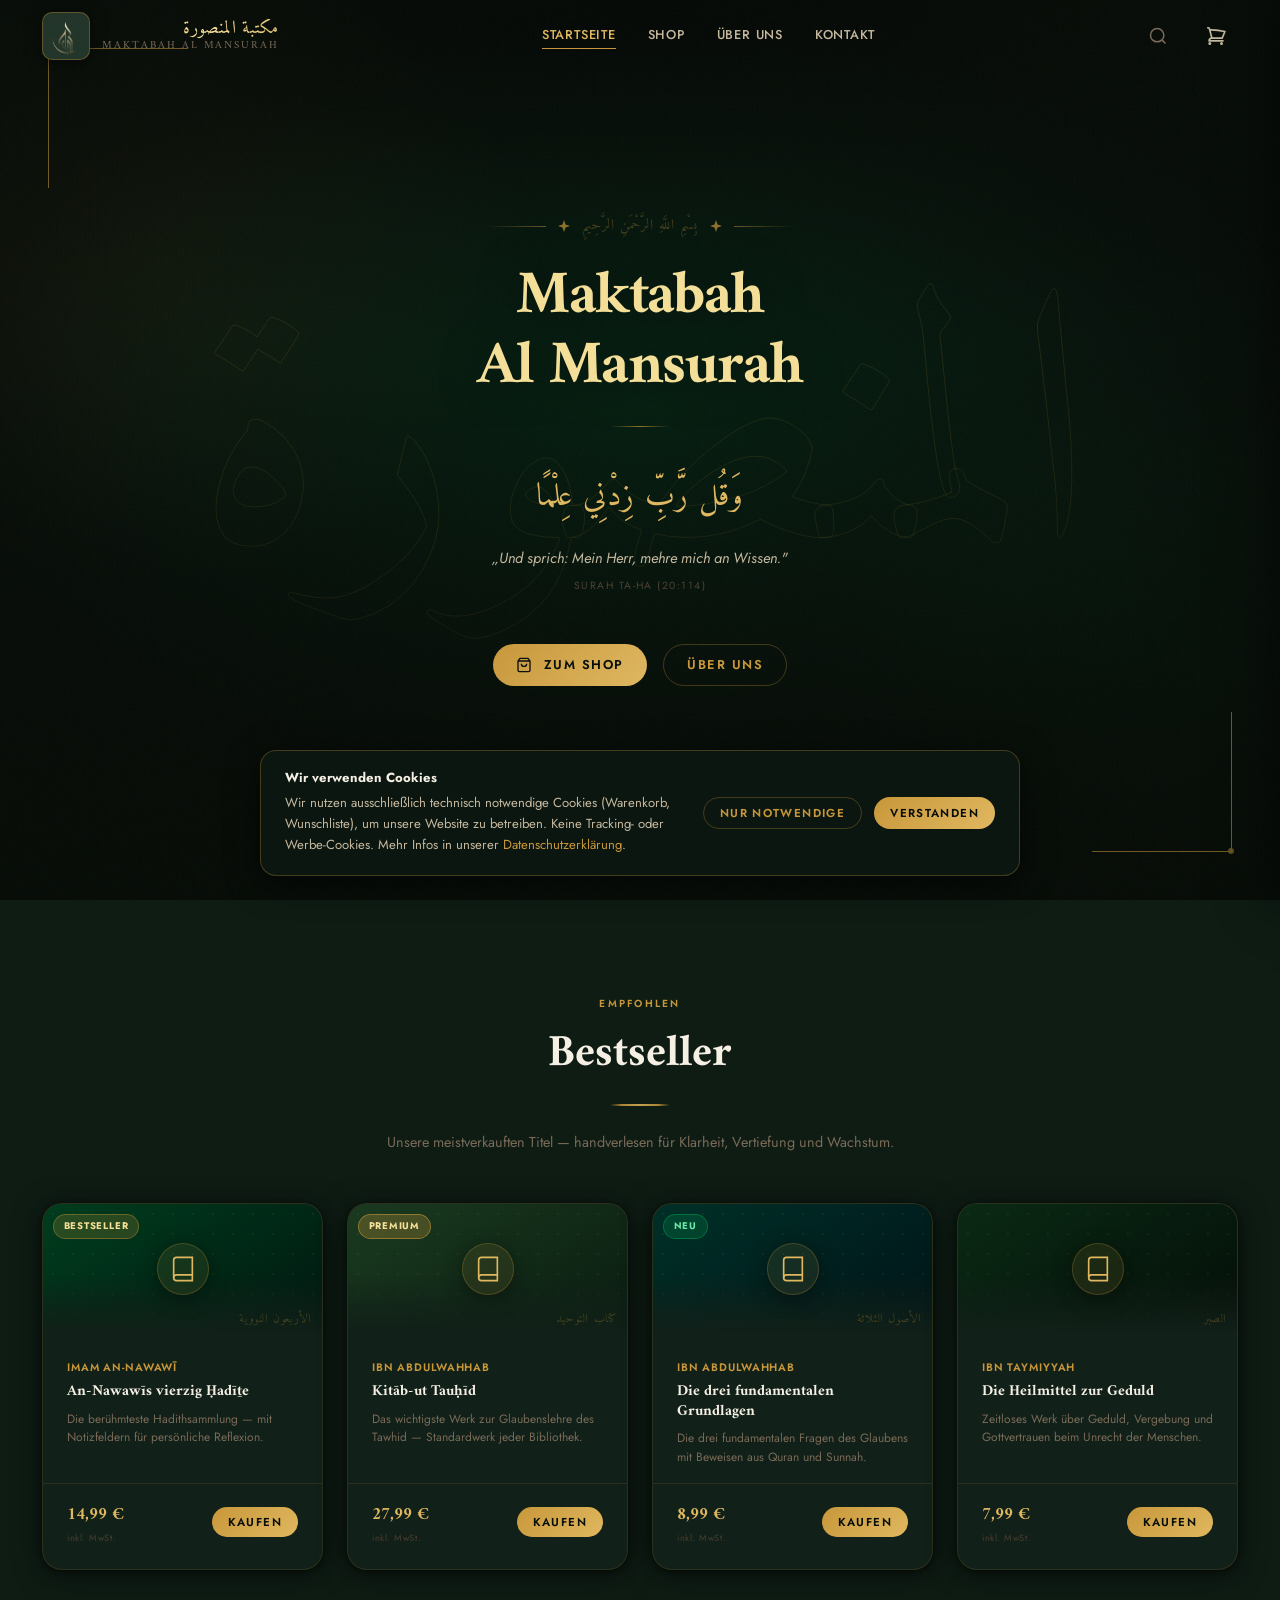
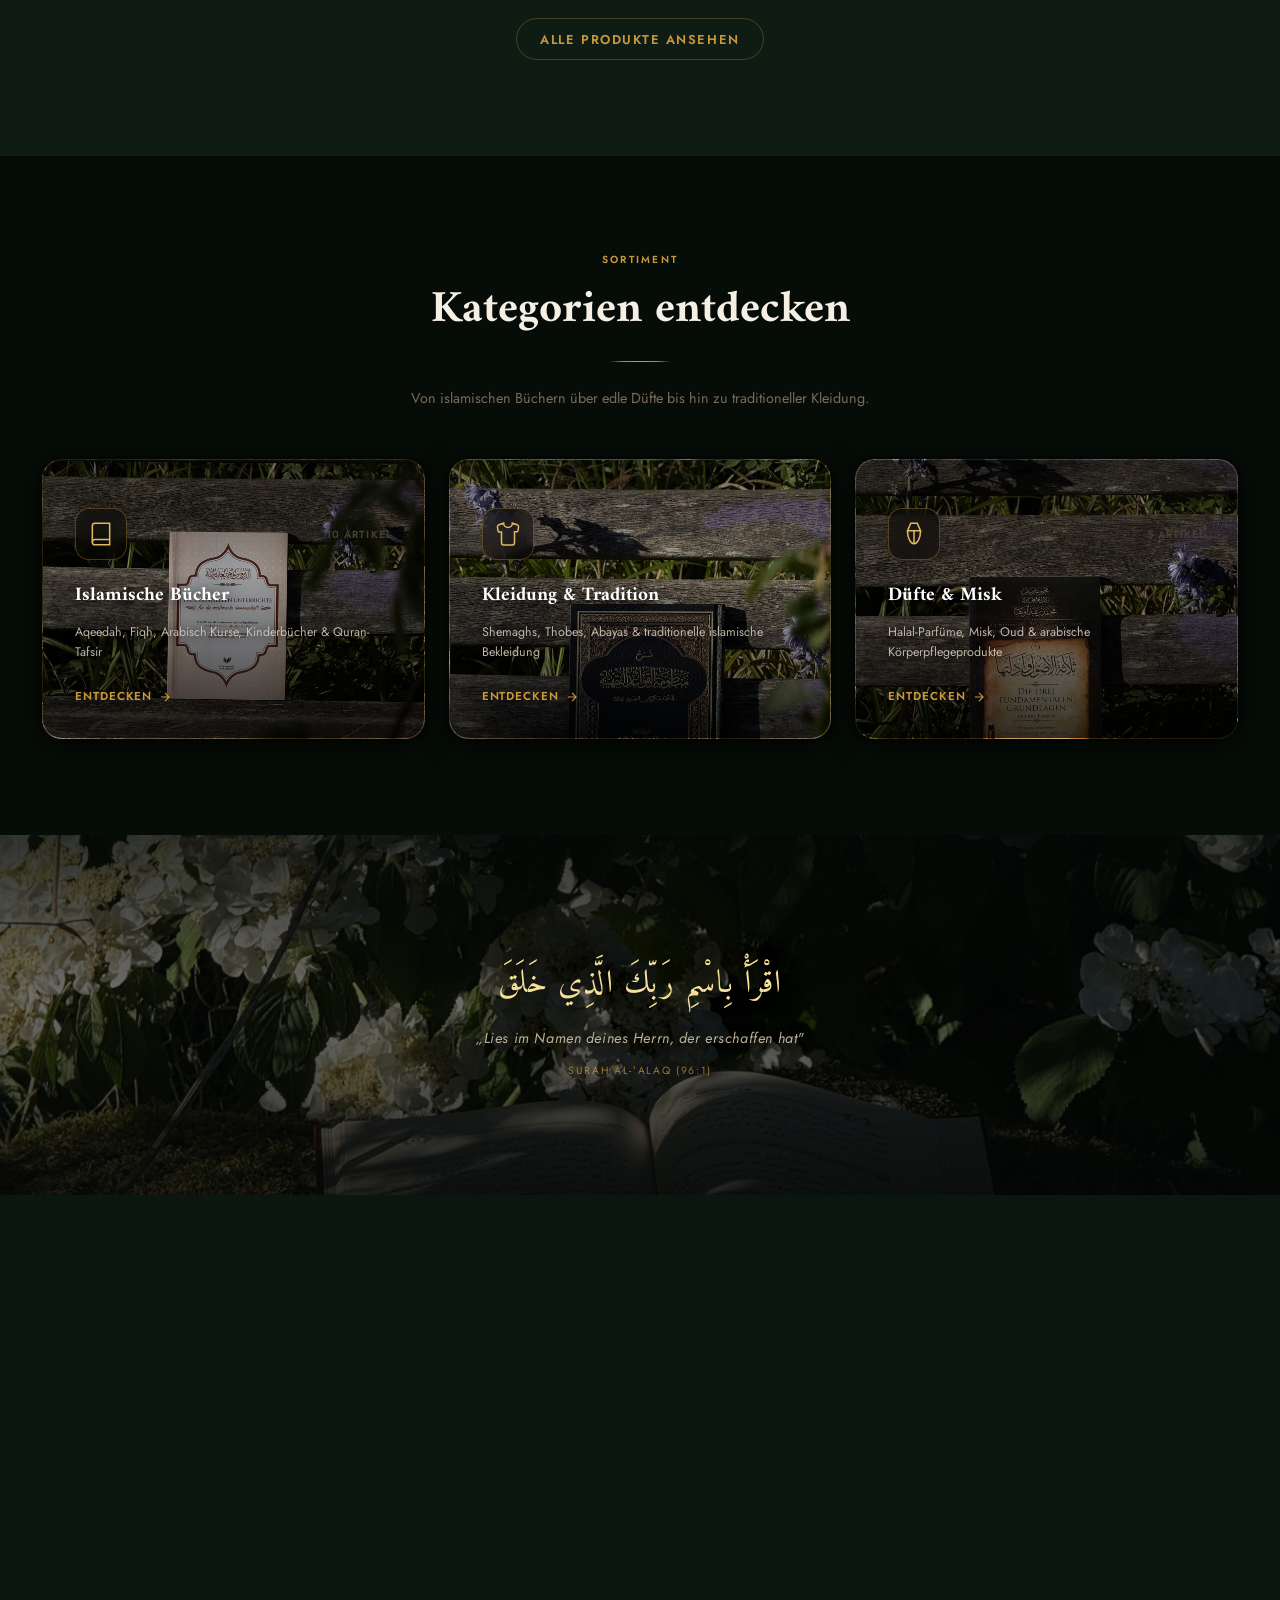
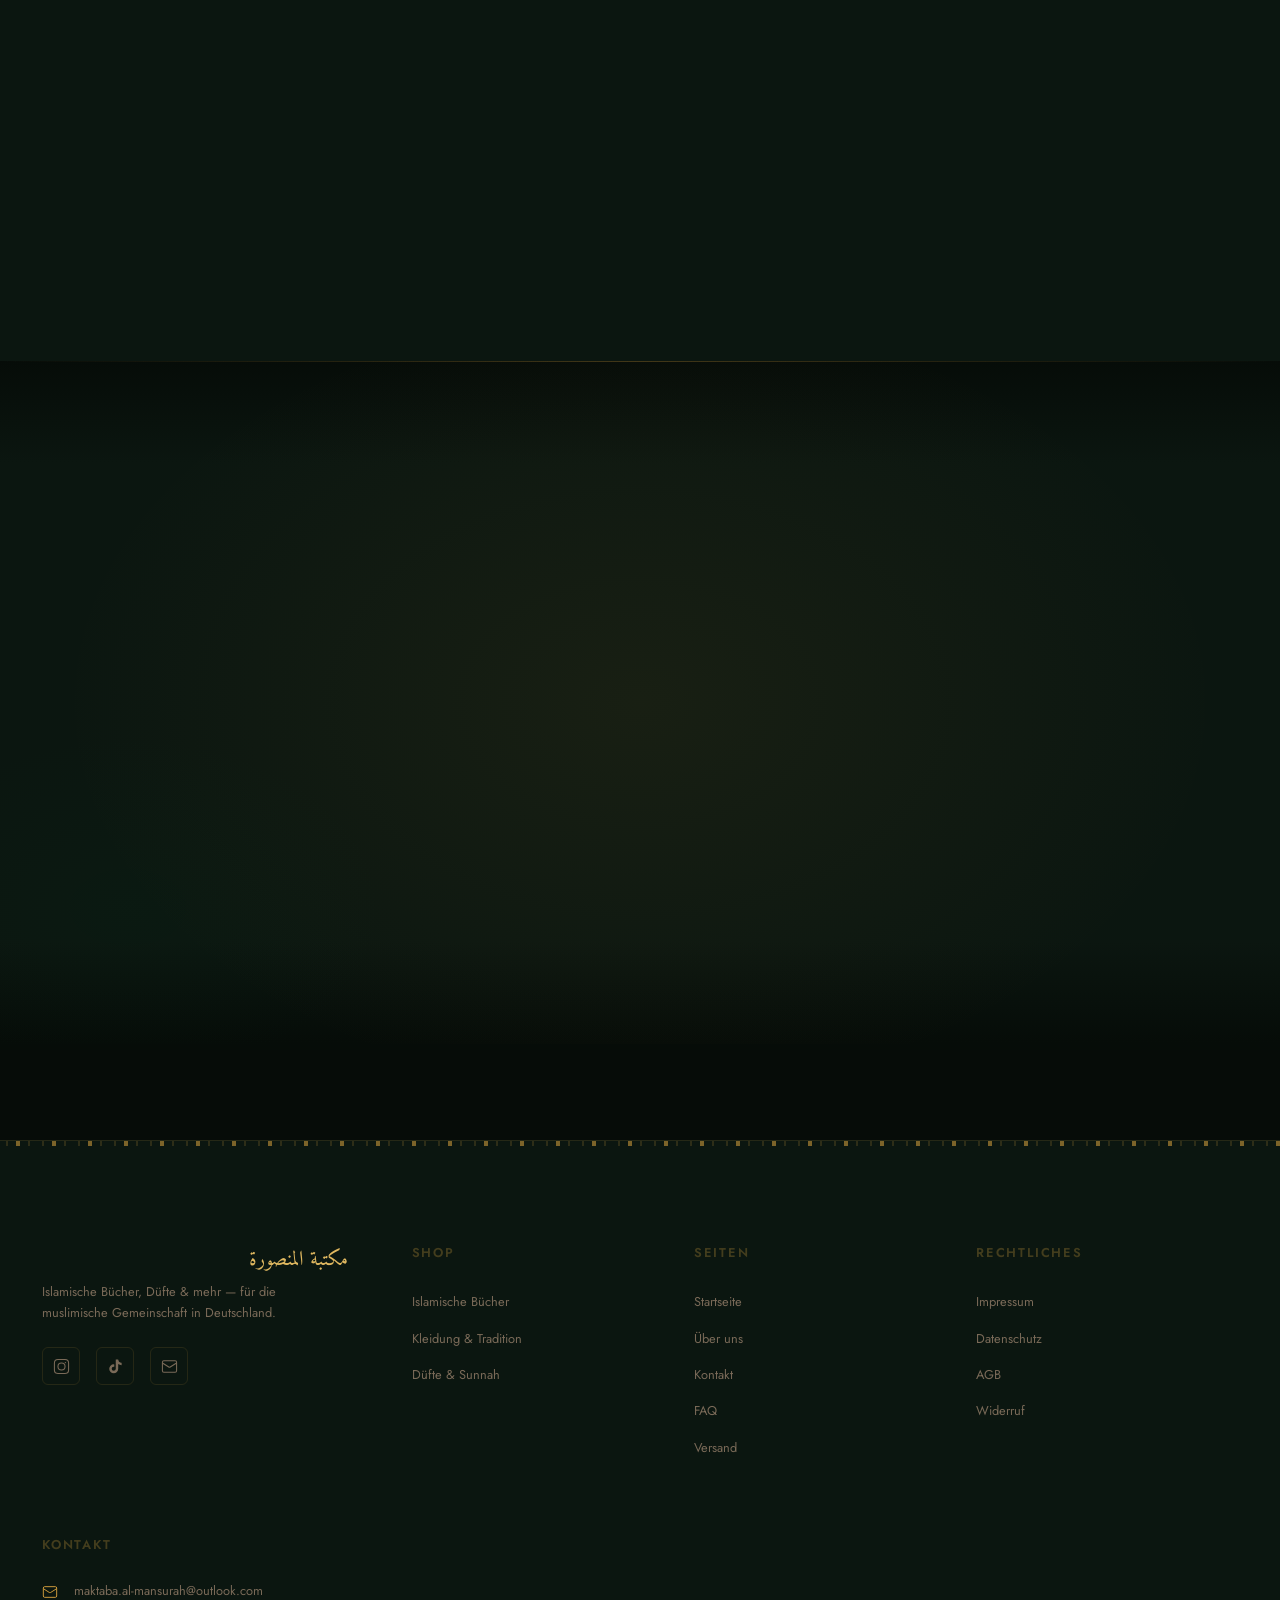
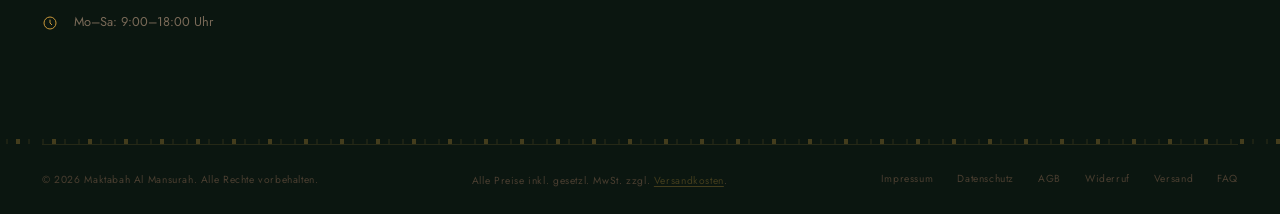
==== commit cde4a722: "refactor: B1+B2+C1+C2 — remove all inline styles/SVGs, move injected CSS to static files - B1: extra" ====
--- a/index.html
+++ b/index.html
@@ -112,6 +112,27 @@
       <path d="M6 9c0 6.627 2.686 12 6 12s6-5.373 6-12"/>
       <line x1="12" y1="9" x2="12" y2="21"/>
     </symbol>
+    <!-- Einkaufstasche-Icon (Hero-CTA) -->
+    <symbol id="icon-bag" viewBox="0 0 24 24" fill="none" stroke="currentColor" stroke-width="2">
+      <path d="M6 2 3 6v14a2 2 0 0 0 2 2h14a2 2 0 0 0 2-2V6l-3-4z"/>
+      <line x1="3" y1="6" x2="21" y2="6"/>
+      <path d="M16 10a4 4 0 0 1-8 0"/>
+    </symbol>
+    <!-- Instagram-Icon (Footer Social) -->
+    <symbol id="icon-instagram" viewBox="0 0 24 24" fill="none" stroke="currentColor" stroke-width="1.5">
+      <rect x="2" y="2" width="20" height="20" rx="5"/>
+      <circle cx="12" cy="12" r="5"/>
+      <circle cx="17.5" cy="6.5" r="1" fill="currentColor" stroke="none"/>
+    </symbol>
+    <!-- TikTok-Icon (Footer Social) -->
+    <symbol id="icon-tiktok" viewBox="0 0 24 24" fill="currentColor">
+      <path d="M19.59 6.69a4.83 4.83 0 01-3.77-4.25V2h-3.45v13.67a2.89 2.89 0 01-2.88 2.5 2.89 2.89 0 01-2.89-2.89 2.89 2.89 0 012.89-2.89c.28 0 .54.04.79.1V9.01a6.33 6.33 0 00-.79-.05 6.34 6.34 0 00-6.34 6.34 6.34 6.34 0 006.34 6.34 6.34 6.34 0 006.33-6.34V8.56a8.28 8.28 0 004.84 1.54V6.64a4.85 4.85 0 01-1.07.05z"/>
+    </symbol>
+    <!-- Uhr-Icon (Footer Kontakt Öffnungszeiten) -->
+    <symbol id="icon-clock" viewBox="0 0 24 24" fill="none" stroke="currentColor" stroke-width="1.5">
+      <path d="M12 21a9 9 0 1 0 0-18 9 9 0 0 0 0 18Z"/>
+      <path d="M12 7v5l3 3"/>
+    </symbol>
   </defs>
 </svg>
 <!-- Beispiel-Verwendung: <svg width="26" height="26"><use href="#icon-book"/></svg> -->
@@ -144,9 +165,7 @@
 
     <div class="header-actions">
       <button class="cart-trigger" id="cartTrigger" aria-label="Warenkorb öffnen">
-        <svg viewBox="0 0 24 24" fill="none" stroke="currentColor" stroke-width="1.8" aria-hidden="true">
-          <path d="M2.25 3h1.386c.51 0 .955.343 1.087.835l.383 1.437M7.5 14.25a3 3 0 0 0-3 3h15.75m-12.75-3h11.218c1.121-2.3 2.1-4.684 2.924-7.138a60.114 60.114 0 0 0-16.536-1.84M7.5 14.25 5.106 5.272M6 20.25a.75.75 0 1 1-1.5 0 .75.75 0 0 1 1.5 0Zm12.75 0a.75.75 0 1 1-1.5 0 .75.75 0 0 1 1.5 0Z"/>
-        </svg>
+        <svg width="22" height="22" aria-hidden="true"><use href="#icon-cart"/></svg>
         <span class="cart-badge hidden" id="cartBadge" aria-live="polite" aria-atomic="true"><span class="visually-hidden">Artikel im Warenkorb:</span>0</span>
       </button>
       <button class="nav-toggle" id="navToggle" aria-label="Menü öffnen" aria-expanded="false" aria-controls="mobileNav">
@@ -164,7 +183,7 @@
 <nav class="mobile-nav" id="mobileNav" aria-label="Mobile Navigation" aria-hidden="true">
   <div class="mobile-nav__header">
     <a href="index.html" class="brand">
-      <span class="brand-arabic" style="font-size:1rem;color:var(--clr-gold-light);">مكتبة المنصورة</span>
+      <span class="brand-arabic mobile-nav__brand-arabic">مكتبة المنصورة</span>
     </a>
     <button class="mobile-nav__close" id="mobileNavClose" aria-label="Menü schließen">
       <svg viewBox="0 0 24 24" aria-hidden="true"><use href="#icon-x"/></svg>
@@ -191,9 +210,7 @@
   <div class="cart-drawer__items">
     <!-- Leer-Zustand: wird per JS ausgeblendet sobald Items vorhanden sind -->
     <div class="cart-drawer__empty" id="cartEmptyState">
-      <svg viewBox="0 0 24 24" fill="none" stroke="currentColor" stroke-width="1.3" aria-hidden="true">
-        <path d="M2.25 3h1.386c.51 0 .955.343 1.087.835l.383 1.437M7.5 14.25a3 3 0 0 0-3 3h15.75m-12.75-3h11.218c1.121-2.3 2.1-4.684 2.924-7.138a60.114 60.114 0 0 0-16.536-1.84M7.5 14.25 5.106 5.272M6 20.25a.75.75 0 1 1-1.5 0 .75.75 0 0 1 1.5 0Zm12.75 0a.75.75 0 1 1-1.5 0 .75.75 0 0 1 1.5 0Z"/>
-      </svg>
+      <svg width="44" height="44" aria-hidden="true"><use href="#icon-cart"/></svg>
       <p>Dein Warenkorb ist leer</p>
       <a href="shop.html" class="btn btn-ghost btn-sm">Zum Shop</a>
     </div>
@@ -215,16 +232,16 @@
   <div class="hero-grid" aria-hidden="true"></div>
   <div class="hero-calligraphy" aria-hidden="true">المنصورة</div>
   <div class="book-leaves" aria-hidden="true">
-    <span class="book-leaf" style="left:14%;bottom:-30px;animation:leaf-up 10s ease-in-out infinite;animation-delay:0s;width:22px;height:30px;"></span>
-    <span class="book-leaf" style="left:35%;bottom:-30px;animation:leaf-up 12s ease-in-out infinite;animation-delay:3.5s;width:18px;height:24px;"></span>
-    <span class="book-leaf" style="left:55%;bottom:-30px;animation:leaf-up 9.5s ease-in-out infinite;animation-delay:1.2s;width:28px;height:38px;"></span>
-    <span class="book-leaf" style="left:74%;bottom:-30px;animation:leaf-up 11.5s ease-in-out infinite;animation-delay:5.8s;width:20px;height:28px;"></span>
-    <span class="book-leaf" style="left:6%;top:68%;animation:leaf-from-left 11s ease-in-out infinite;animation-delay:2.0s;width:28px;height:38px;"></span>
-    <span class="book-leaf" style="left:4%;top:44%;animation:leaf-from-left 9.2s ease-in-out infinite;animation-delay:6.5s;width:22px;height:30px;"></span>
-    <span class="book-leaf" style="left:8%;top:26%;animation:leaf-from-left 13s ease-in-out infinite;animation-delay:4.0s;width:24px;height:34px;"></span>
-    <span class="book-leaf" style="left:86%;top:62%;animation:leaf-from-right 10.5s ease-in-out infinite;animation-delay:1.5s;width:26px;height:36px;"></span>
-    <span class="book-leaf" style="left:90%;top:38%;animation:leaf-from-right 12s ease-in-out infinite;animation-delay:7.2s;width:20px;height:28px;"></span>
-    <span class="book-leaf" style="left:84%;top:74%;animation:leaf-from-right 8.8s ease-in-out infinite;animation-delay:3.8s;width:24px;height:32px;"></span>
+    <span class="book-leaf"></span>
+    <span class="book-leaf"></span>
+    <span class="book-leaf"></span>
+    <span class="book-leaf"></span>
+    <span class="book-leaf"></span>
+    <span class="book-leaf"></span>
+    <span class="book-leaf"></span>
+    <span class="book-leaf"></span>
+    <span class="book-leaf"></span>
+    <span class="book-leaf"></span>
   </div>
   <div class="hero-vignette" aria-hidden="true"></div>
 
@@ -234,17 +251,20 @@
   <div class="hero-corner-tr" aria-hidden="true"></div>
   <div class="hero-corner-bl" aria-hidden="true"></div>
 
-  <div class="hero__content" style="position:relative;z-index:3;">
+  <div class="hero__content">
 
     <div class="hero-ornament-row hero-eyebrow" aria-hidden="true">
       <span class="hero-ornament-line"></span>
-      <svg width="12" height="12" viewBox="0 0 12 12" fill="currentColor" style="color:var(--clr-gold);opacity:0.7;flex-shrink:0;"><polygon points="6,0 7.5,4.5 12,6 7.5,7.5 6,12 4.5,7.5 0,6 4.5,4.5"/></svg>
+      <svg width="12" height="12" viewBox="0 0 12 12" fill="currentColor" class="hero-ornament-star" aria-hidden="true"><polygon points="6,0 7.5,4.5 12,6 7.5,7.5 6,12 4.5,7.5 0,6 4.5,4.5"/></svg>
       <span class="hero-ornament-arabic">بِسْمِ اللَّهِ الرَّحْمَنِ الرَّحِيمِ</span>
-      <svg width="12" height="12" viewBox="0 0 12 12" fill="currentColor" style="color:var(--clr-gold);opacity:0.7;flex-shrink:0;"><polygon points="6,0 7.5,4.5 12,6 7.5,7.5 6,12 4.5,7.5 0,6 4.5,4.5"/></svg>
+      <svg width="12" height="12" viewBox="0 0 12 12" fill="currentColor" class="hero-ornament-star" aria-hidden="true"><polygon points="6,0 7.5,4.5 12,6 7.5,7.5 6,12 4.5,7.5 0,6 4.5,4.5"/></svg>
       <span class="hero-ornament-line"></span>
     </div>
 
-    <h1 class="hero-title" style="color:var(--clr-gold-pale);"><span style="display:block">Maktabah</span><span style="display:block">Al Mansurah</span></h1>
+    <h1 class="hero-title">
+  <span class="visually-hidden">Maktabah Al Mansurah</span>
+  <span aria-hidden="true">Maktabah<br>Al Mansurah</span>
+</h1>
 
     <span class="hero-gold-line" aria-hidden="true"></span>
 
@@ -256,7 +276,7 @@
 
     <div class="hero-cta-group hero-cta">
       <a href="shop.html" class="btn btn-primary">
-        <svg width="16" height="16" viewBox="0 0 24 24" fill="none" stroke="currentColor" stroke-width="2" style="margin-right:4px;"><path d="M6 2 3 6v14a2 2 0 0 0 2 2h14a2 2 0 0 0 2-2V6l-3-4z"/><line x1="3" y1="6" x2="21" y2="6"/><path d="M16 10a4 4 0 0 1-8 0"/></svg>
+        <svg width="16" height="16" class="btn__icon" aria-hidden="true"><use href="#icon-bag"/></svg>
         Zum Shop
       </a>
       <a href="about.html" class="btn btn-ghost">Über uns</a>
@@ -280,13 +300,13 @@
 <!-- ═══════════════════════════════════════════
      BESTSELLER
 ════════════════════════════════════════════════ -->
-<section class="section" id="bestseller" aria-label="Bestseller" style="background:var(--clr-warm-mid);">
+<section class="section" id="bestseller" aria-label="Bestseller">
   <div class="container">
-    <div class="section-header text-center" data-reveal style="text-align:center;">
+    <div class="section-header text-center" data-reveal>
       <span class="eyebrow">Empfohlen</span>
       <h2>Bestseller</h2>
       <div class="gold-line gold-line--center"></div>
-      <p style="color:var(--clr-text-muted);font-size:.9rem;margin-top:var(--sp-2);max-width:480px;margin-inline:auto;">Unsere meistverkauften Titel — handverlesen für Klarheit, Vertiefung und Wachstum.</p>
+      <p class="section-header__lead">Unsere meistverkauften Titel — handverlesen für Klarheit, Vertiefung und Wachstum.</p>
     </div>
     <div class="hp-product-grid" data-reveal>
 
@@ -308,7 +328,7 @@
             <span class="hp-product-card__price">14,99 €</span>
             <span class="hp-product-card__vat">inkl. MwSt.</span>
           </div>
-          <button class="btn btn-primary btn-sm hp-add-btn" data-product-id="2"><span class="btn-label-full">Kaufen</span><span class="btn-label-short">+</span></button>
+          <button class="btn btn-primary btn-sm hp-add-btn" data-product-id="2">Kaufen</button>
         </div>
       </div>
 
@@ -330,7 +350,7 @@
             <span class="hp-product-card__price">27,99 €</span>
             <span class="hp-product-card__vat">inkl. MwSt.</span>
           </div>
-          <button class="btn btn-primary btn-sm hp-add-btn" data-product-id="6"><span class="btn-label-full">Kaufen</span><span class="btn-label-short">+</span></button>
+          <button class="btn btn-primary btn-sm hp-add-btn" data-product-id="6">Kaufen</button>
         </div>
       </div>
 
@@ -352,7 +372,7 @@
             <span class="hp-product-card__price">8,99 €</span>
             <span class="hp-product-card__vat">inkl. MwSt.</span>
           </div>
-          <button class="btn btn-primary btn-sm hp-add-btn" data-product-id="5"><span class="btn-label-full">Kaufen</span><span class="btn-label-short">+</span></button>
+          <button class="btn btn-primary btn-sm hp-add-btn" data-product-id="5">Kaufen</button>
         </div>
       </div>
 
@@ -373,12 +393,12 @@
             <span class="hp-product-card__price">7,99 €</span>
             <span class="hp-product-card__vat">inkl. MwSt.</span>
           </div>
-          <button class="btn btn-primary btn-sm hp-add-btn" data-product-id="1"><span class="btn-label-full">Kaufen</span><span class="btn-label-short">+</span></button>
-        </div>
-      </div>
-
-    </div>
-    <div style="text-align:center;margin-top:var(--sp-5);" data-reveal>
+          <button class="btn btn-primary btn-sm hp-add-btn" data-product-id="1">Kaufen</button>
+        </div>
+      </div>
+
+    </div>
+    <div class="section-footer-cta" data-reveal>
       <a href="shop.html" class="btn btn-ghost">Alle Produkte ansehen</a>
     </div>
   </div>
@@ -392,11 +412,11 @@
 ════════════════════════════════════════════════ -->
 <section class="section" aria-label="Kategorien">
   <div class="container">
-    <div class="section-header" data-reveal style="text-align:center;">
+    <div class="section-header text-center" data-reveal>
       <span class="eyebrow">Sortiment</span>
       <h2>Kategorien entdecken</h2>
       <div class="gold-line gold-line--center"></div>
-      <p style="color:var(--clr-text-muted);font-size:.9rem;margin-top:var(--sp-2);max-width:420px;margin-inline:auto;">Von islamischen Büchern über edle Düfte bis hin zu traditioneller Kleidung.</p>
+      <p class="section-header__lead">Von islamischen Büchern über edle Düfte bis hin zu traditioneller Kleidung.</p>
     </div>
     <div class="cat-grid" data-reveal>
 
@@ -475,11 +495,11 @@
 <!-- ═══════════════════════════════════════════
      ABOUT TEASER
 ════════════════════════════════════════════════ -->
-<section class="section section--sm" aria-label="Über uns" style="background:var(--clr-ink-mid);">
+<section class="section section--sm section--ink-mid" aria-label="Über uns">
   <div class="container">
     <div class="about-teaser" data-reveal>
 
-      <div class="about-teaser__panel about-geo-panel" data-bg="url('bilder/IMG_2b.jpg")">
+      <div class="about-teaser__panel about-geo-panel" data-bg="url('bilder/IMG_2b.jpg')">
         <!-- Photo overlay is handled by .about-teaser__panel::after in CSS -->
         <div class="about-panel-badge" aria-hidden="true">
           <span class="about-panel-badge__ar">مكتبة المنصورة</span>
@@ -526,9 +546,9 @@
         <button class="btn btn-primary" type="submit">Abonnieren</button>
       </form>
 
-      <label class="newsletter-gdpr" style="display:flex;align-items:flex-start;gap:.6rem;margin-top:var(--sp-3);cursor:pointer;max-width:500px;margin-inline:auto;">
-        <input type="checkbox" required style="width:15px;height:15px;flex-shrink:0;margin-top:3px;accent-color:var(--clr-gold);">
-        <span style="font-size:.75rem;color:var(--clr-text-muted);line-height:1.65;text-align:left;">Ich stimme zu, dass meine E-Mail-Adresse zur Newsletter-Zusendung gespeichert wird. Abmeldung jederzeit möglich. Details in der <a href="datenschutz.html" style="color:var(--clr-gold);">Datenschutzerklärung</a>.</span>
+      <label class="newsletter-gdpr">
+        <input type="checkbox" required class="newsletter-gdpr__checkbox">
+        <span class="newsletter-gdpr__text">Ich stimme zu, dass meine E-Mail-Adresse zur Newsletter-Zusendung gespeichert wird. Abmeldung jederzeit möglich. Details in der <a href="datenschutz.html">Datenschutzerklärung</a>.</span>
       </label>
 
       <div class="newsletter-trust" aria-hidden="true">
@@ -557,20 +577,20 @@
         <p class="footer-brand__name">مكتبة المنصورة</p>
         <p class="footer-brand__tagline">Islamische Bücher, Düfte &amp; mehr — für die muslimische Gemeinschaft in Deutschland.</p>
         <div class="footer-social">
-          <a href="https://instagram.com/al_mansurah.de" target="_blank" rel="noopener noreferrer" aria-label="Instagram"><svg viewBox="0 0 24 24" fill="none" stroke="currentColor" stroke-width="1.5"><rect x="2" y="2" width="20" height="20" rx="5"/><circle cx="12" cy="12" r="5"/><circle cx="17.5" cy="6.5" r="1" fill="currentColor" stroke="none"/></svg></a>
-          <a href="https://tiktok.com/@al.mansurah.de" target="_blank" rel="noopener noreferrer" aria-label="TikTok"><svg viewBox="0 0 24 24" fill="currentColor"><path d="M19.59 6.69a4.83 4.83 0 01-3.77-4.25V2h-3.45v13.67a2.89 2.89 0 01-2.88 2.5 2.89 2.89 0 01-2.89-2.89 2.89 2.89 0 012.89-2.89c.28 0 .54.04.79.1V9.01a6.33 6.33 0 00-.79-.05 6.34 6.34 0 00-6.34 6.34 6.34 6.34 0 006.34 6.34 6.34 6.34 0 006.33-6.34V8.56a8.28 8.28 0 004.84 1.54V6.64a4.85 4.85 0 01-1.07.05z"/></svg></a>
-          <a href="mailto:maktaba.al-mansurah@outlook.com" aria-label="E-Mail"><svg viewBox="0 0 24 24" fill="none" stroke="currentColor" stroke-width="1.5"><rect x="2" y="4" width="20" height="16" rx="2"/><path d="m22 7-8.97 5.7a1.94 1.94 0 0 1-2.06 0L2 7"/></svg></a>
+          <a href="https://instagram.com/al_mansurah.de" target="_blank" rel="noopener noreferrer" aria-label="Instagram"><svg viewBox="0 0 24 24" aria-hidden="true"><use href="#icon-instagram"/></svg></a>
+          <a href="https://tiktok.com/@al.mansurah.de" target="_blank" rel="noopener noreferrer" aria-label="TikTok"><svg viewBox="0 0 24 24" aria-hidden="true"><use href="#icon-tiktok"/></svg></a>
+          <a href="mailto:maktaba.al-mansurah@outlook.com" aria-label="E-Mail"><svg viewBox="0 0 24 24" aria-hidden="true"><use href="#icon-mail"/></svg></a>
         </div>
       </div>
       <div><p class="footer-col-title">Shop</p><ul class="footer-nav-list"><li><a href="shop.html?cat=buecher">Islamische Bücher</a></li><li><a href="shop.html?cat=kleidung">Kleidung &amp; Tradition</a></li><li><a href="shop.html?cat=duefte">Düfte &amp; Sunnah</a></li></ul></div>
       <div><p class="footer-col-title">Seiten</p><ul class="footer-nav-list"><li><a href="index.html">Startseite</a></li><li><a href="about.html">Über uns</a></li><li><a href="contact.html">Kontakt</a></li><li><a href="faq.html">FAQ</a></li><li><a href="versand.html">Versand</a></li></ul></div>
       <div><p class="footer-col-title">Rechtliches</p><ul class="footer-nav-list"><li><a href="impressum.html">Impressum</a></li><li><a href="datenschutz.html">Datenschutz</a></li><li><a href="agb.html">AGB</a></li><li><a href="widerruf.html">Widerruf</a></li></ul></div>
-      <div><p class="footer-col-title">Kontakt</p><div class="footer-contact-item"><svg viewBox="0 0 24 24" fill="none" stroke="currentColor" stroke-width="1.5"><rect x="2" y="4" width="20" height="16" rx="2"/><path d="m22 7-8.97 5.7a1.94 1.94 0 0 1-2.06 0L2 7"/></svg><span><a href="mailto:maktaba.al-mansurah@outlook.com">maktaba.al-mansurah@outlook.com</a></span></div><div class="footer-contact-item"><svg viewBox="0 0 24 24" fill="none" stroke="currentColor" stroke-width="1.5"><path d="M12 21a9 9 0 1 0 0-18 9 9 0 0 0 0 18Z"/><path d="M12 7v5l3 3"/></svg><span>Mo–Sa: 9:00–18:00 Uhr</span></div></div>
-
-    </div>
-  </div>
-
-  <div class="footer-geo-band" style="opacity:0.3;"></div>
+      <div><p class="footer-col-title">Kontakt</p><div class="footer-contact-item"><svg viewBox="0 0 24 24" aria-hidden="true"><use href="#icon-mail"/></svg><span><a href="mailto:maktaba.al-mansurah@outlook.com">maktaba.al-mansurah@outlook.com</a></span></div><div class="footer-contact-item"><svg viewBox="0 0 24 24" aria-hidden="true"><use href="#icon-clock"/></svg><span>Mo–Sa: 9:00–18:00 Uhr</span></div></div>
+
+    </div>
+  </div>
+
+  <div class="footer-geo-band footer-geo-band--faded"></div>
 
   <div class="container">
     <div class="footer-legal">
--- a/assets/css/components.css
+++ b/assets/css/components.css
@@ -3040,3 +3040,196 @@
     display: none;
   }
 }
+
+/* ────────────────────────────────────────────────
+   COOKIE BANNER
+   ──────────────────────────────────────────────── */
+
+#cookieBanner {
+  position: fixed;
+  bottom: 1.5rem;
+  left: 50%;
+  transform: translateX(-50%);
+  width: min(94vw, 760px);
+  z-index: 9999;
+  background: var(--clr-ink-mid, #141F16);
+  border: 1px solid var(--clr-gold-muted, rgba(200,151,58,.35));
+  border-radius: 1rem;
+  box-shadow: 0 8px 32px rgba(0,0,0,.55);
+  animation: cookie-in .4s cubic-bezier(.22,1,.36,1) forwards;
+}
+@keyframes cookie-in {
+  from { opacity: 0; transform: translateX(-50%) translateY(20px); }
+  to   { opacity: 1; transform: translateX(-50%) translateY(0); }
+}
+.cookie-banner__inner {
+  display: flex;
+  align-items: center;
+  gap: 1.5rem;
+  padding: 1rem 1.5rem;
+  flex-wrap: wrap;
+}
+.cookie-banner__text { flex: 1; min-width: 200px; }
+.cookie-banner__text p { color: var(--clr-text-mid, #a8b8a8); font-size: .82rem; line-height: 1.6; margin: 0 0 .25rem; }
+.cookie-banner__text strong { color: var(--clr-text-primary, #e8f0e8); }
+.cookie-banner__text a { color: var(--clr-gold, #C8973A); }
+.cookie-banner__actions { display: flex; gap: .75rem; flex-shrink: 0; }
+
+/* Form validation error states (shared with newsletter form) */
+.newsletter-gdpr.gdpr-error label { color: #e07070 !important; }
+.newsletter-gdpr.gdpr-error a { color: #e09090 !important; }
+input.input-error { border-color: #c0504d !important; box-shadow: 0 0 0 3px rgba(192,80,77,.15) !important; }
+
+/* ────────────────────────────────────────────────
+   LIVE SEARCH OVERLAY
+   ──────────────────────────────────────────────── */
+
+.search-trigger-btn {
+  display: flex;
+  align-items: center;
+  justify-content: center;
+  width: 40px;
+  height: 40px;
+  border-radius: 50%;
+  border: none;
+  background: transparent;
+  color: var(--clr-text-muted);
+  cursor: pointer;
+  transition: color var(--dur-fast) ease, background var(--dur-fast) ease;
+}
+.search-trigger-btn:hover { color: var(--clr-gold); background: rgba(200,151,58,.08); }
+
+#searchOverlay {
+  position: fixed;
+  inset: 0;
+  z-index: 9990;
+  display: none;
+  align-items: flex-start;
+  justify-content: center;
+  padding-top: 80px;
+}
+#searchOverlay.is-open { display: flex; }
+
+.search-overlay__backdrop {
+  position: absolute;
+  inset: 0;
+  background: rgba(0,0,0,.7);
+  backdrop-filter: blur(4px);
+  animation: fadeIn .2s ease;
+}
+@keyframes fadeIn { from { opacity: 0; } to { opacity: 1; } }
+
+.search-overlay__panel {
+  position: relative;
+  z-index: 1;
+  width: min(660px, 94vw);
+  background: var(--clr-ink-light);
+  border: 1px solid var(--border-mid);
+  border-radius: var(--radius-lg);
+  overflow: hidden;
+  box-shadow: 0 24px 64px rgba(0,0,0,.6);
+  animation: slideDown .25s cubic-bezier(.22,1,.36,1);
+}
+@keyframes slideDown {
+  from { transform: translateY(-16px); opacity: 0; }
+  to   { transform: translateY(0); opacity: 1; }
+}
+
+.search-overlay__bar {
+  display: flex;
+  align-items: center;
+  gap: .75rem;
+  padding: .9rem 1.25rem;
+  border-bottom: 1px solid var(--border-subtle);
+  color: var(--clr-text-muted);
+}
+#searchInput {
+  flex: 1;
+  background: transparent;
+  border: none;
+  outline: none;
+  color: var(--clr-text-primary);
+  font-size: 1rem;
+  font-family: var(--font-body);
+}
+#searchInput::placeholder { color: var(--clr-text-muted); }
+
+#searchClose {
+  display: flex;
+  align-items: center;
+  justify-content: center;
+  width: 32px;
+  height: 32px;
+  border: none;
+  background: transparent;
+  color: var(--clr-text-muted);
+  cursor: pointer;
+  border-radius: 50%;
+  transition: color var(--dur-fast) ease, background var(--dur-fast) ease;
+}
+#searchClose:hover { color: var(--clr-text-primary); background: var(--clr-ink-mid); }
+
+.search-overlay__results { max-height: 420px; overflow-y: auto; padding: .5rem; }
+
+.search-result-item {
+  display: flex;
+  align-items: center;
+  gap: .9rem;
+  padding: .7rem .9rem;
+  border-radius: var(--radius-md);
+  cursor: pointer;
+  text-decoration: none;
+  transition: background var(--dur-fast) ease;
+}
+.search-result-item:hover { background: var(--clr-ink-mid); }
+
+.search-result-icon {
+  width: 36px;
+  height: 36px;
+  border-radius: var(--radius-md);
+  background: rgba(200,151,58,.1);
+  display: flex;
+  align-items: center;
+  justify-content: center;
+  color: var(--clr-gold);
+  flex-shrink: 0;
+}
+.search-result-name { font-size: var(--text-sm); font-weight: 500; color: var(--clr-text-primary); }
+.search-result-meta { font-size: var(--text-xs); color: var(--clr-text-muted); margin-top: 1px; }
+.search-result-price { margin-left: auto; font-size: var(--text-sm); font-weight: 600; color: var(--clr-gold-light); white-space: nowrap; }
+.search-empty { padding: 2rem; text-align: center; color: var(--clr-text-muted); font-size: var(--text-sm); }
+
+.search-hint {
+  padding: .75rem 1.4rem;
+  font-size: .7rem;
+  color: var(--clr-text-muted);
+  display: flex;
+  gap: 1.5rem;
+  border-top: 1px solid var(--border-subtle);
+}
+.search-hint kbd {
+  background: var(--clr-ink-mid);
+  border: 1px solid var(--border-subtle);
+  border-radius: 4px;
+  padding: .1rem .35rem;
+  font-family: monospace;
+  font-size: .65rem;
+}
+
+.search-cat-chip {
+  display: inline-flex;
+  align-items: center;
+  gap: .4rem;
+  padding: .35rem .8rem;
+  border-radius: 2rem;
+  font-size: .72rem;
+  background: rgba(200,151,58,.08);
+  border: 1px solid var(--border-subtle);
+  color: var(--clr-text-muted);
+  text-decoration: none;
+  transition: background var(--dur-fast) ease, color var(--dur-fast) ease, border-color var(--dur-fast) ease;
+  margin: .25rem;
+}
+.search-cat-chip:hover { background: rgba(200,151,58,.15); color: var(--clr-gold-light); border-color: var(--clr-gold-muted); }
+
+.search-result-highlight { color: var(--clr-gold); }
--- a/assets/css/homepage.css
+++ b/assets/css/homepage.css
@@ -5,6 +5,7 @@
 
 /* ── Hero ── */
 .hero-title {
+  color: var(--clr-gold-pale);
   letter-spacing: -0.025em;
   transition: text-shadow 0.5s cubic-bezier(.25,.8,.25,1);
   text-shadow: 0 2px 40px rgba(0,0,0,0.5);
@@ -95,12 +96,6 @@
   .hp-product-grid { grid-template-columns: repeat(2, 1fr); gap: 10px; }
 }
 @media (max-width: 680px) { .hp-product-grid--2 { grid-template-columns: 1fr; } }
-
-.btn-label-short { display: none; }
-@media (max-width: 900px) {
-  .btn-label-full { display: none; }
-  .btn-label-short { display: inline; }
-}
 
 /* ── Produkt-Karte ── */
 .hp-product-card {
@@ -260,10 +255,17 @@
 }
 .btn-sm { padding: .45rem 1rem; font-size: .72rem; }
 
-/* Mobile-Kaufen-Button: Padding reduziert (Point 7) */
+/* Mobile-Kaufen-Button: kompakter, kein Umbruch */
 @media (max-width: 900px) {
   .hp-product-card__btn,
-  .hp-add-btn.btn-sm { padding-top: 0.4rem; padding-bottom: 0.4rem; }
+  .hp-add-btn.btn-sm {
+    padding-top: 0.4rem;
+    padding-bottom: 0.4rem;
+    padding-left: 0.7rem;
+    padding-right: 0.7rem;
+    font-size: 0.68rem;
+    white-space: nowrap;
+  }
 }
 
 @media (max-width: 500px) {
@@ -532,3 +534,83 @@
   letter-spacing: 0.1em;
   text-transform: uppercase;
 }
+
+/* ── Mobile Nav ── */
+.mobile-nav__brand-arabic {
+  font-size: 1rem;
+  color: var(--clr-gold-light);
+}
+
+/* ── Hero content z-index override ── */
+.hero__content { z-index: 3; }
+
+/* ── Hero ornament star (inline SVGs in eyebrow row) ── */
+.hero-ornament-star {
+  color: var(--clr-gold);
+  opacity: 0.7;
+  flex-shrink: 0;
+}
+
+/* ── Book leaves: per-leaf positions & animations ── */
+.book-leaf:nth-child(1)  { left: 14%; bottom: -30px; animation: leaf-up 10s ease-in-out infinite; animation-delay: 0s; width: 22px; height: 30px; }
+.book-leaf:nth-child(2)  { left: 35%; bottom: -30px; animation: leaf-up 12s ease-in-out infinite; animation-delay: 3.5s; width: 18px; height: 24px; }
+.book-leaf:nth-child(3)  { left: 55%; bottom: -30px; animation: leaf-up 9.5s ease-in-out infinite; animation-delay: 1.2s; width: 28px; height: 38px; }
+.book-leaf:nth-child(4)  { left: 74%; bottom: -30px; animation: leaf-up 11.5s ease-in-out infinite; animation-delay: 5.8s; width: 20px; height: 28px; }
+.book-leaf:nth-child(5)  { left: 6%; top: 68%; animation: leaf-from-left 11s ease-in-out infinite; animation-delay: 2.0s; width: 28px; height: 38px; }
+.book-leaf:nth-child(6)  { left: 4%; top: 44%; animation: leaf-from-left 9.2s ease-in-out infinite; animation-delay: 6.5s; width: 22px; height: 30px; }
+.book-leaf:nth-child(7)  { left: 8%; top: 26%; animation: leaf-from-left 13s ease-in-out infinite; animation-delay: 4.0s; width: 24px; height: 34px; }
+.book-leaf:nth-child(8)  { left: 86%; top: 62%; animation: leaf-from-right 10.5s ease-in-out infinite; animation-delay: 1.5s; width: 26px; height: 36px; }
+.book-leaf:nth-child(9)  { left: 90%; top: 38%; animation: leaf-from-right 12s ease-in-out infinite; animation-delay: 7.2s; width: 20px; height: 28px; }
+.book-leaf:nth-child(10) { left: 84%; top: 74%; animation: leaf-from-right 8.8s ease-in-out infinite; animation-delay: 3.8s; width: 24px; height: 32px; }
+
+/* ── Hero CTA icon spacing ── */
+.btn__icon { margin-right: 4px; }
+
+/* ── Bestseller section background ── */
+#bestseller { background: var(--clr-warm-mid); }
+
+/* ── Section lead text ── */
+.section-header__lead {
+  color: var(--clr-text-muted);
+  font-size: .9rem;
+  margin-top: var(--sp-2);
+  max-width: 480px;
+  margin-inline: auto;
+}
+
+/* ── Section footer CTA wrapper ── */
+.section-footer-cta {
+  text-align: center;
+  margin-top: var(--sp-5);
+}
+
+/* ── About / ink-mid section background ── */
+.section--ink-mid { background: var(--clr-ink-mid); }
+
+/* ── Newsletter GDPR consent block ── */
+.newsletter-gdpr {
+  display: flex;
+  align-items: flex-start;
+  gap: .6rem;
+  margin-top: var(--sp-3);
+  cursor: pointer;
+  max-width: 500px;
+  margin-inline: auto;
+}
+.newsletter-gdpr__checkbox {
+  width: 15px;
+  height: 15px;
+  flex-shrink: 0;
+  margin-top: 3px;
+  accent-color: var(--clr-gold);
+}
+.newsletter-gdpr__text {
+  font-size: .75rem;
+  color: var(--clr-text-muted);
+  line-height: 1.65;
+  text-align: left;
+}
+.newsletter-gdpr a { color: var(--clr-gold); }
+
+/* ── Footer geo-band (faded second instance) ── */
+.footer-geo-band--faded { opacity: 0.3; }
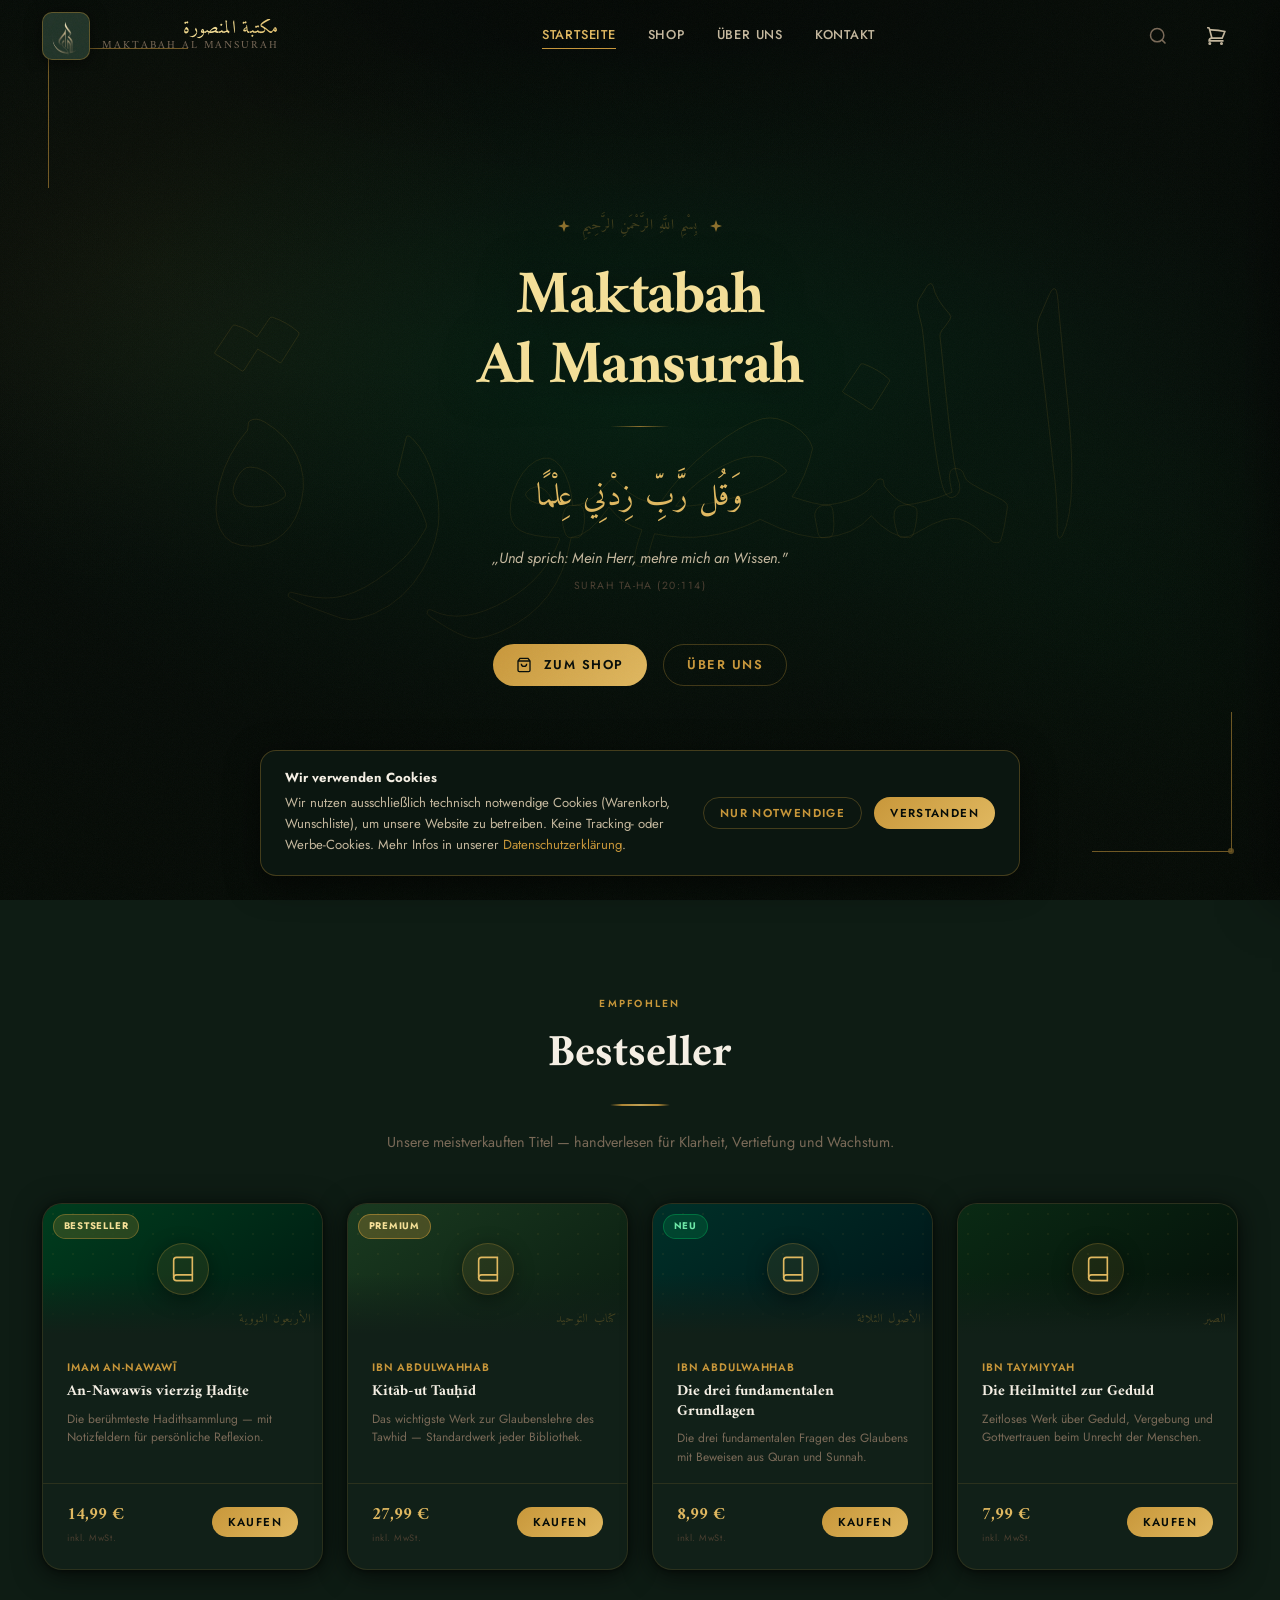
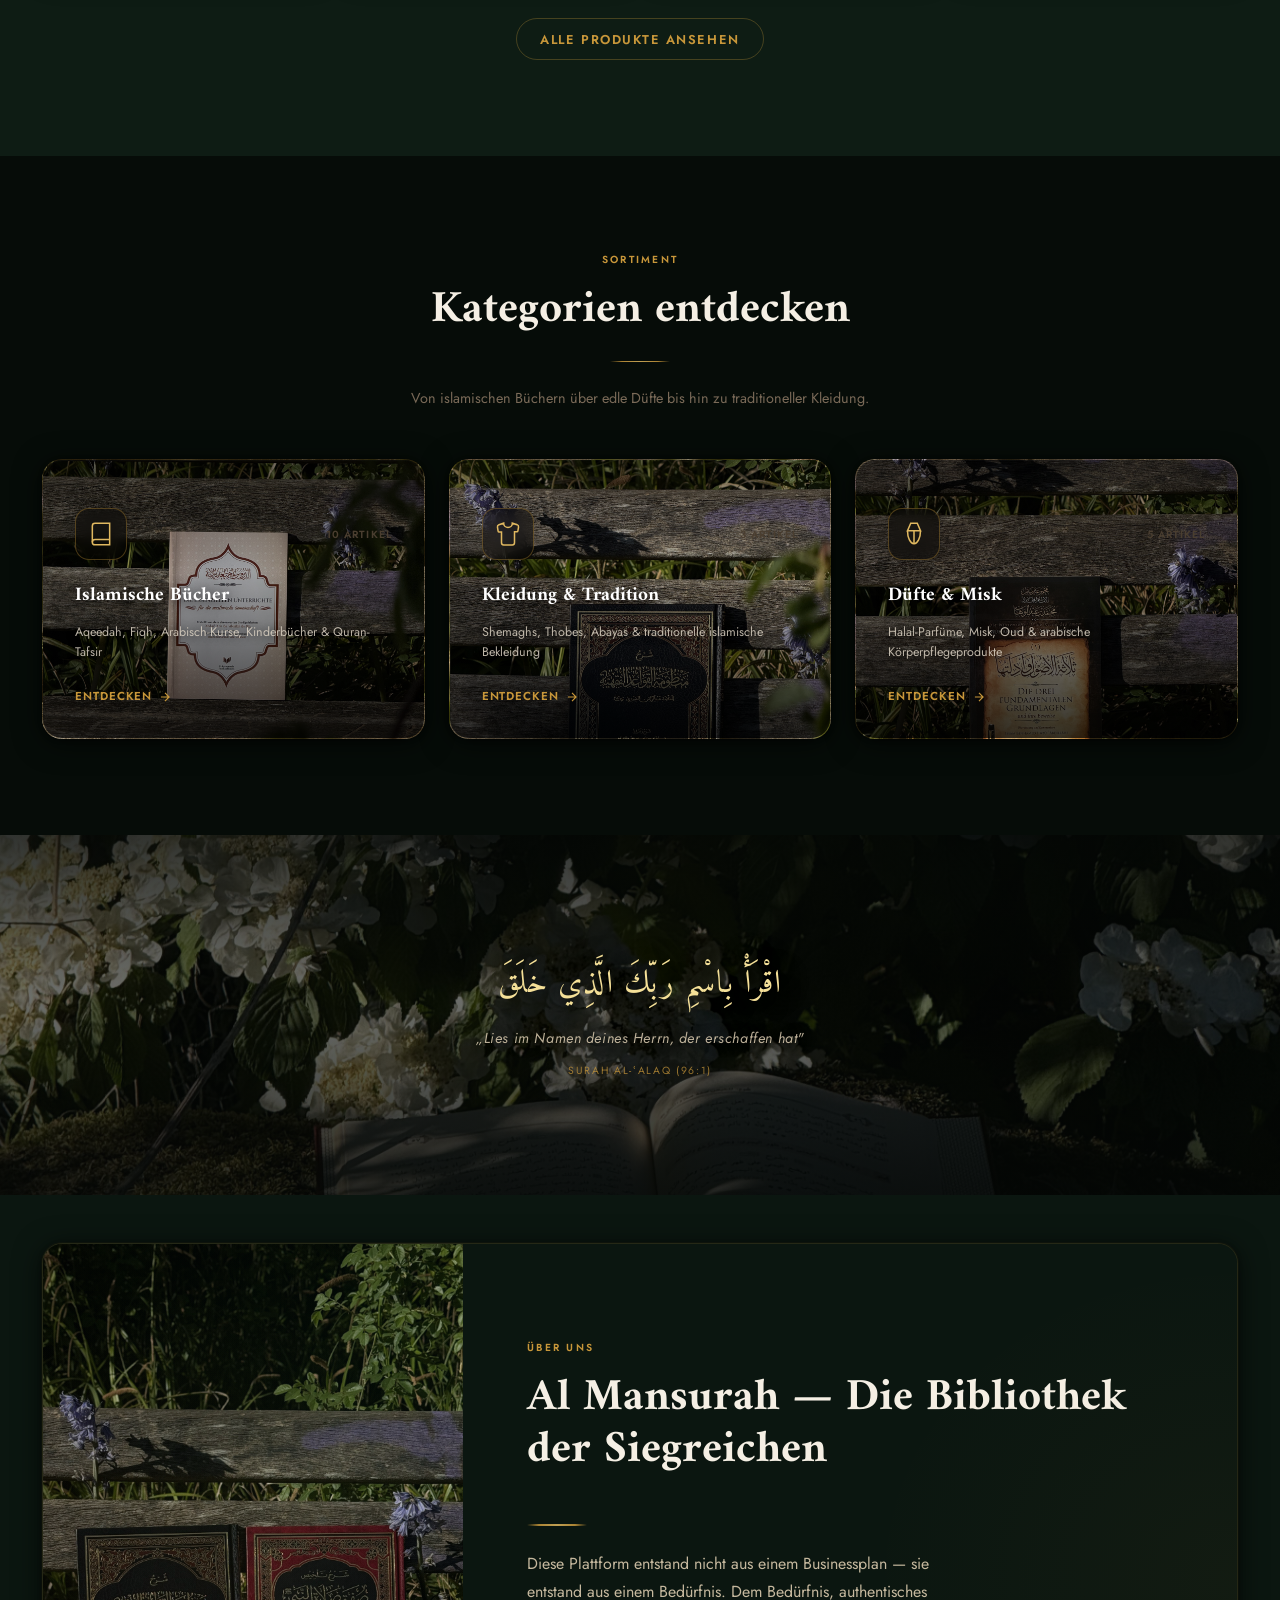
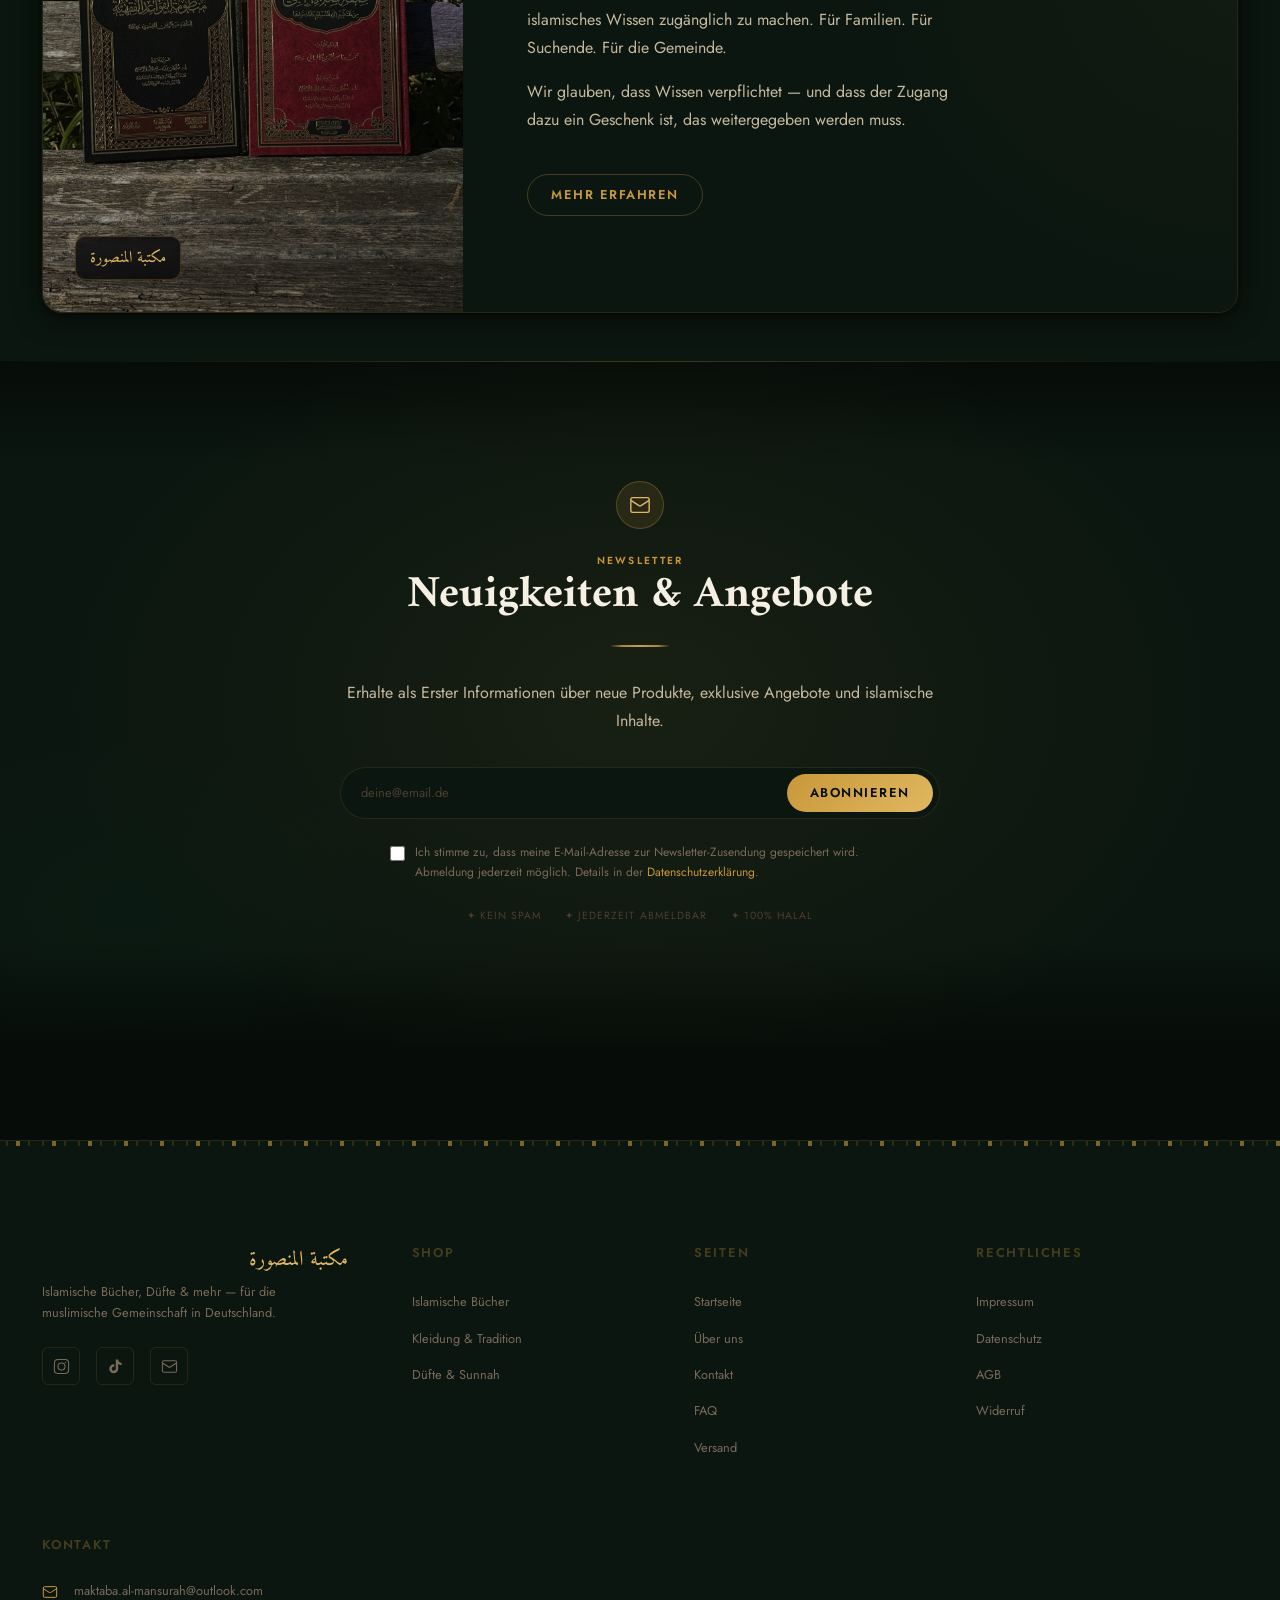
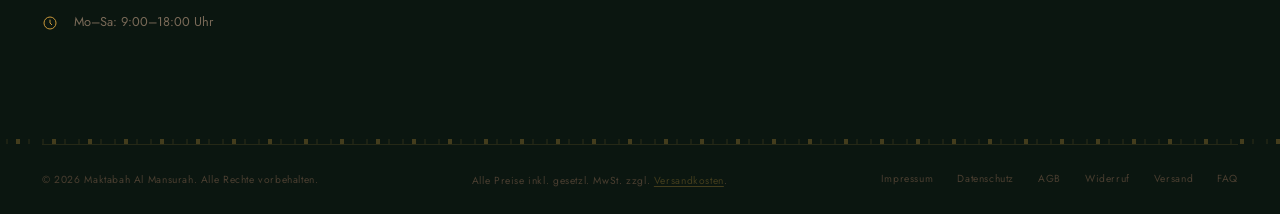
==== commit a32965b4: "fix: remove ornament lines flanking bismillah in hero eyebrow row Co-Authored-By: Claude Sonnet 4.6 " ====
--- a/index.html
+++ b/index.html
@@ -254,11 +254,9 @@
   <div class="hero__content">
 
     <div class="hero-ornament-row hero-eyebrow" aria-hidden="true">
-      <span class="hero-ornament-line"></span>
       <svg width="12" height="12" viewBox="0 0 12 12" fill="currentColor" class="hero-ornament-star" aria-hidden="true"><polygon points="6,0 7.5,4.5 12,6 7.5,7.5 6,12 4.5,7.5 0,6 4.5,4.5"/></svg>
       <span class="hero-ornament-arabic">بِسْمِ اللَّهِ الرَّحْمَنِ الرَّحِيمِ</span>
       <svg width="12" height="12" viewBox="0 0 12 12" fill="currentColor" class="hero-ornament-star" aria-hidden="true"><polygon points="6,0 7.5,4.5 12,6 7.5,7.5 6,12 4.5,7.5 0,6 4.5,4.5"/></svg>
-      <span class="hero-ornament-line"></span>
     </div>
 
     <h1 class="hero-title">
